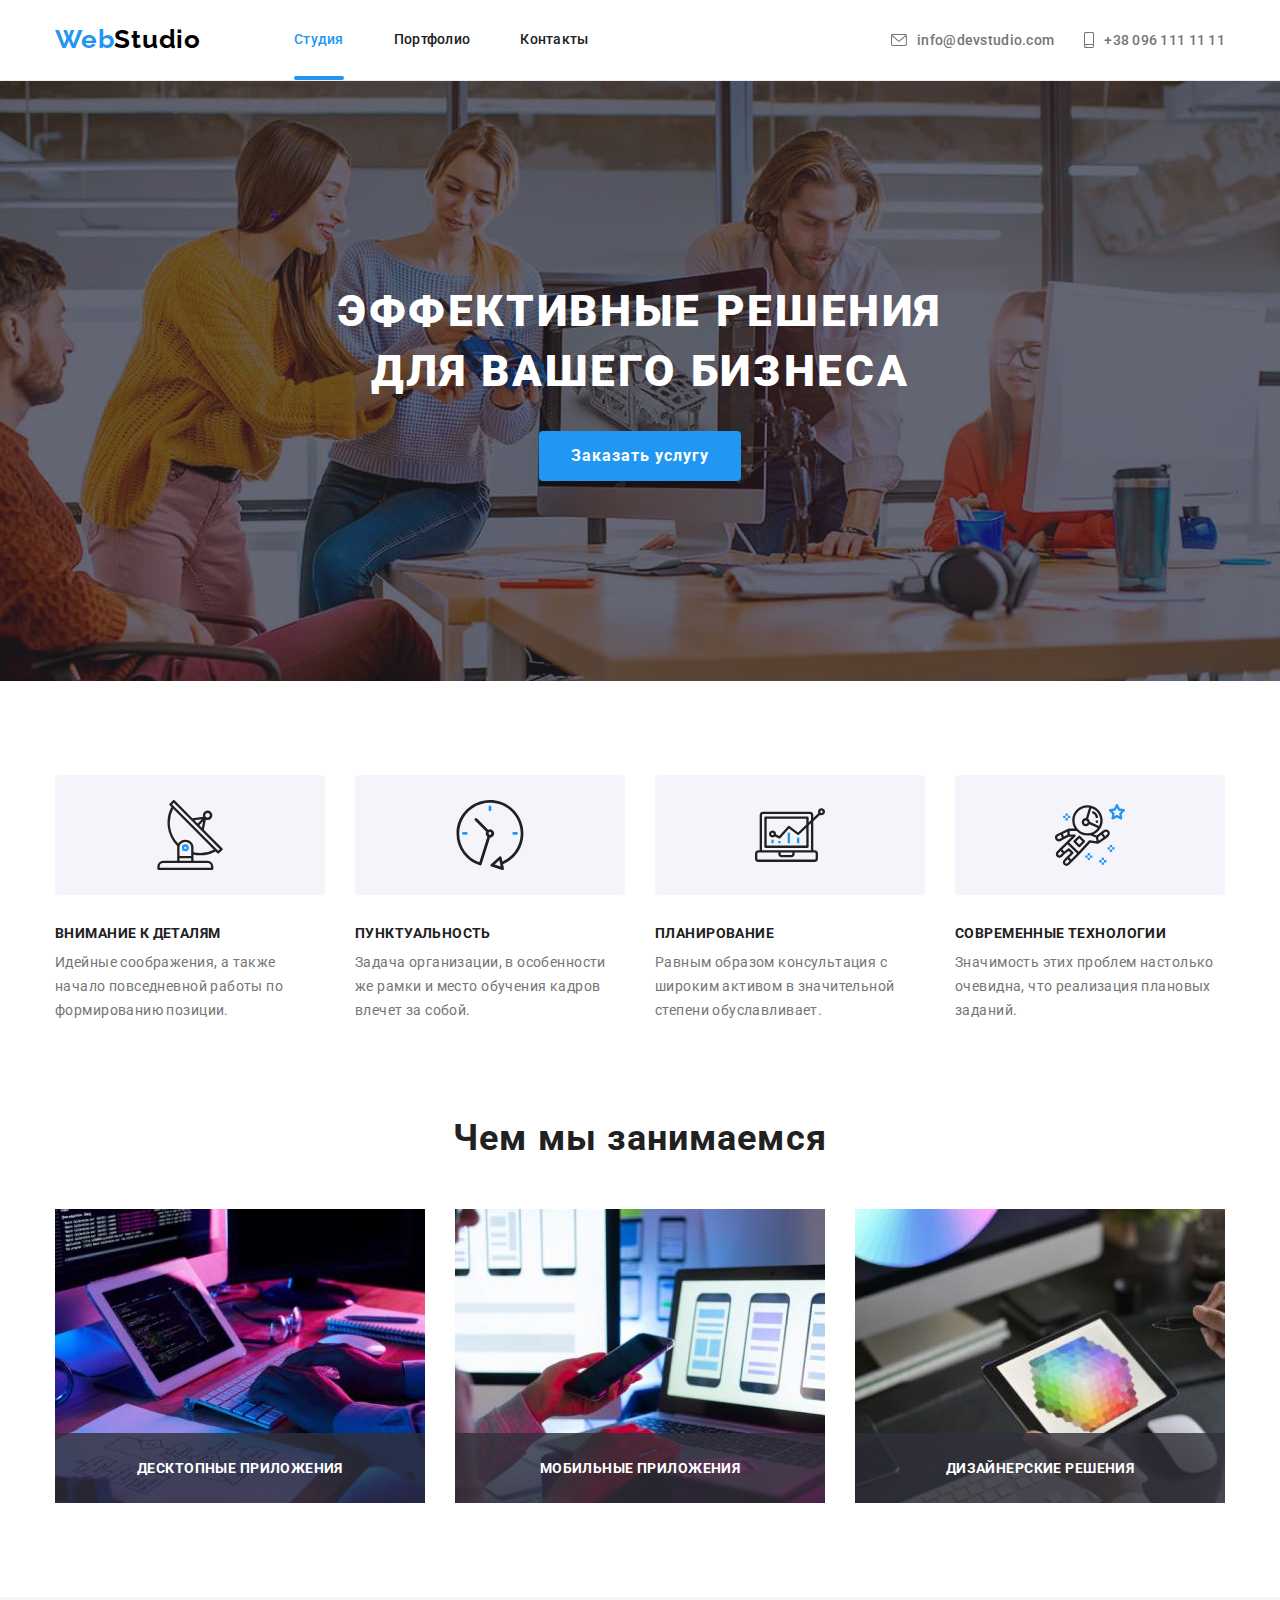
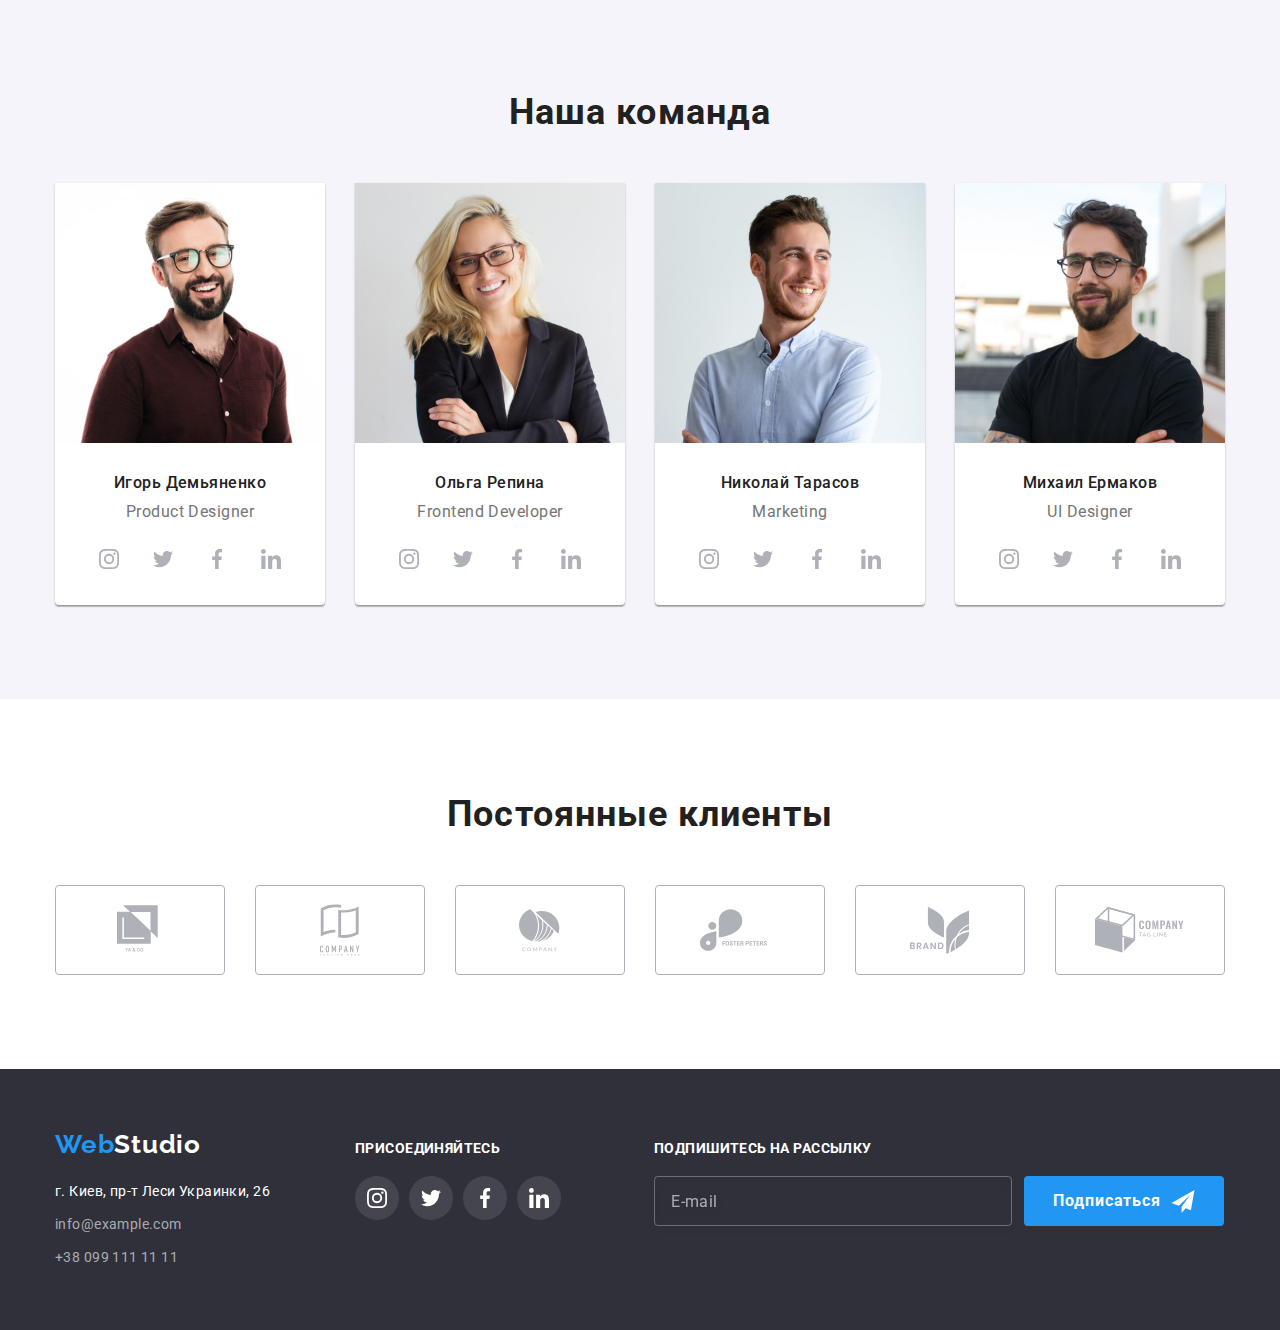
==== index.html @ f0ed5c30 "make part of header" ====
<!DOCTYPE html>
<html lang="ru">
  <head>
    <meta charset="UTF-8" />
    <meta name="viewport" content="width=device-width, initial-scale=1.0" />
    <meta http-equiv="X-UA-Compatible" content="IE=Edge" />
    <meta name="viewport" content="width=device-width, initial-scale=1.0" />
    <title>Студия</title>
    <link rel="preconnect" href="https://fonts.gstatic.com" />
    <link
      href="https://fonts.googleapis.com/css2?family=Raleway:wght@700&family=Roboto:wght@400;500;700;900&display=swap"
      rel="stylesheet"
    />
    <link
      rel="stylesheet"
      href="https://cdnjs.cloudflare.com/ajax/libs/modern-normalize/1.0.0/modern-normalize.min.css"
    />
    <link rel="stylesheet" href="./css/main.min.css" />
  </head>

  <body>
    <header class="page-header">
      <div class="container page-header__container">
        <a class="logo page-header__logo" id="logo" href="#logo"
          >Web<span class="logo__studio logo__studio--black">Studio</span></a
        >
        <div class="navigation__menu">
          <nav class="navigation">
            <ul class="navigation__list">
              <li class="navigation__item">
                <a
                  class="navigation__link navigation__link--current"
                  href="./index.html"
                  >Студия</a
                >
              </li>
              <li class="navigation__item">
                <a class="navigation__link" href="./portfolio.html"
                  >Портфолио</a
                >
              </li>
              <li class="navigation__item">
                <a class="navigation__link" href="#contacts">Контакты</a>
              </li>
            </ul>
          </nav>
          <ul class="communication">
            <li class="communication__item">
              <a class="communication__link" href="mailto:info@devstudio.com">
                <svg
                  class="communication__icon communication__icon--mail"
                  width="16"
                  height="12"
                >
                  <use href="./images/icons.svg#icon-mail"></use>
                </svg>
                info@devstudio.com
              </a>
            </li>
            <li class="communication__item">
              <a class="communication__link" href="tel:+380961111111">
                <svg
                  class="communication__icon communication__icon--smartphone"
                  width="10"
                  height="16"
                >
                  <use href="./images/icons.svg#icon-smartphone"></use>
                </svg>
                +38 096 111 11 11
              </a>
            </li>
          </ul>
        </div>
      </div>
    </header>

    <main>
      <section class="section section-hero">
        <div class="section-hero__thumb">
          <div class="container">
            <h1 class="section-hero__title">
              Эффективные решения <br />для вашего бизнеса
            </h1>
            <button
              class="section-hero__button"
              type="button"
              aria-label="Форма заказа услуги"
              data-modal-open
            >
              Заказать услугу
            </button>
          </div>
        </div>
      </section>

      <section class="section section-advantages">
        <div class="container">
          <!-- Скрытый заголовок -->
          <h2 class="section-advantages__title visually-hidden">
            Наши преимущества
          </h2>

          <ul class="advantage">
            <li class="advantage__item">
              <div class="advantage__container">
                <svg class="avantage__icon" width="70" height="70">
                  <use href="./images/icons.svg#icon-antenna"></use>
                </svg>
              </div>
              <h3 class="advantage__title">Внимание к деталям</h3>
              <p class="advantage__description">
                Идейные соображения, а также начало повседневной работы по
                формированию позиции.
              </p>
            </li>
            <li class="advantage__item">
              <div class="advantage__container">
                <svg class="avantage__icon" width="70" height="70">
                  <use href="./images/icons.svg#icon-clock"></use>
                </svg>
              </div>
              <h3 class="advantage__title">Пунктуальность</h3>
              <p class="advantage__description">
                Задача организации, в особенности же рамки и место обучения
                кадров влечет за собой.
              </p>
            </li>
            <li class="advantage__item">
              <div class="advantage__container">
                <svg class="avantage__icon" width="70" height="70">
                  <use href="./images/icons.svg#icon-diagram"></use>
                </svg>
              </div>
              <h3 class="advantage__title">Планирование</h3>
              <p class="advantage__description">
                Равным образом консультация с широким активом в значительной
                степени обуславливает.
              </p>
            </li>
            <li class="advantage__item">
              <div class="advantage__container">
                <svg class="avantage__icon" width="70" height="70">
                  <use href="./images/icons.svg#icon-astronaut"></use>
                </svg>
              </div>
              <h3 class="advantage__title">Современные технологии</h3>
              <p class="advantage__description">
                Значимость этих проблем настолько очевидна, что реализация
                плановых заданий.
              </p>
            </li>
          </ul>
        </div>
      </section>

      <section class="section section-case">
        <div class="container">
          <h2 class="section-case__title">Чем мы занимаемся</h2>
          <ul class="section-case__list">
            <li class="section-case__item">
              <div class="thumb">
                <img src="images/programming.jpg" alt="верстка" width="370" />
              </div>

              <h3 class="section-case__description">Десктопные приложения</h3>
            </li>

            <li class="section-case__item">
              <div class="thumb">
                <img src="images/interface.jpg" alt="адаптация" width="370" />
              </div>

              <h3 class="section-case__description">Мобильные приложения</h3>
            </li>

            <li class="section-case__item">
              <div class="thumb">
                <img src="images/design.jpg" alt="дизайн" width="370" />
              </div>

              <h3 class="section-case__description">Дизайнерские решения</h3>
            </li>
          </ul>
        </div>
      </section>

      <section class="section section-team">
        <div class="container">
          <h2 class="section-team__title">Наша команда</h2>
          <ul class="personal-cards">
            <li class="personal-cards__item">
              <div class="personal-cards__thumb">
                <img
                  class="personal-cards__photo"
                  src="images/avatar-igordemyanenko.jpg"
                  alt="ава Ігорь Демьяненко"
                  width="270"
                />
              </div>
              <div class="personal-cards__info">
                <h3 class="personal-cards__name">Игорь Демьяненко</h3>
                <p class="personal-cards__position">Product Designer</p>
                <ul class="social-networks">
                  <li class="social-networks__item">
                    <a
                      class="social-networks__link social-networks__link--personal-cards"
                      href="https://www.instagram.com/"
                      target="_blank"
                      rel="noreferrer noopener"
                    >
                      <svg class="social-networks__icon" width="20" height="20">
                        <use href="./images/icons.svg#icon-instagram"></use>
                      </svg>
                    </a>
                  </li>
                  <li class="social-networks__item">
                    <a
                      class="social-networks__link social-networks__link--personal-cards"
                      href="https://twitter.com/"
                      target="_blank"
                      rel="noreferrer noopener"
                    >
                      <svg class="social-networks__icon" width="20" height="20">
                        <use href="./images/icons.svg#icon-twitter"></use>
                      </svg>
                    </a>
                  </li>
                  <li class="social-networks__item">
                    <a
                      class="social-networks__link social-networks__link--personal-cards"
                      href="https://www.facebook.com/"
                      target="_blank"
                      rel="noreferrer noopener"
                    >
                      <svg class="social-networks__icon" width="20" height="20">
                        <use href="./images/icons.svg#icon-facebook"></use>
                      </svg>
                    </a>
                  </li>
                  <li class="social-networks__item">
                    <a
                      class="social-networks__link social-networks__link--personal-cards"
                      href="https://www.linkedin.com/"
                      target="_blank"
                      rel="noreferrer noopener"
                    >
                      <svg class="social-networks__icon" width="20" height="20">
                        <use href="./images/icons.svg#icon-linkedin"></use>
                      </svg>
                    </a>
                  </li>
                </ul>
              </div>
            </li>

            <li class="personal-cards__item">
              <div class="thumb">
                <img
                  src="images/avatar-olgarepina.jpg"
                  alt="ава Ольга Репина"
                  width="270"
                />
              </div>
              <div class="personal-cards__info">
                <h3 class="personal-cards__name">Ольга Репина</h3>
                <p class="personal-cards__position">Frontend Developer</p>
                <ul class="social-networks">
                  <li class="social-networks__item">
                    <a
                      class="social-networks__link social-networks__link--personal-cards"
                      href="https://www.instagram.com/"
                      target="_blank"
                      rel="noreferrer noopener"
                    >
                      <svg class="social-networks__icon" width="20" height="20">
                        <use href="./images/icons.svg#icon-instagram"></use>
                      </svg>
                    </a>
                  </li>
                  <li class="social-networks__item">
                    <a
                      class="social-networks__link social-networks__link--personal-cards"
                      href="https://twitter.com/"
                      target="_blank"
                      rel="noreferrer noopener"
                    >
                      <svg class="social-networks__icon" width="20" height="20">
                        <use href="./images/icons.svg#icon-twitter"></use>
                      </svg>
                    </a>
                  </li>
                  <li class="social-networks__item">
                    <a
                      class="social-networks__link social-networks__link--personal-cards"
                      href="https://www.facebook.com/"
                      target="_blank"
                      rel="noreferrer noopener"
                    >
                      <svg class="social-networks__icon" width="20" height="20">
                        <use href="./images/icons.svg#icon-facebook"></use>
                      </svg>
                    </a>
                  </li>
                  <li class="social-networks__item">
                    <a
                      class="social-networks__link social-networks__link--personal-cards"
                      href="https://www.linkedin.com/"
                      target="_blank"
                      rel="noreferrer noopener"
                    >
                      <svg class="social-networks__icon" width="20" height="20">
                        <use href="./images/icons.svg#icon-linkedin"></use>
                      </svg>
                    </a>
                  </li>
                </ul>
              </div>
            </li>

            <li class="personal-cards__item">
              <div class="thumb">
                <img
                  src="images/avatar-nikolaytarasov.jpg"
                  alt="ава Николай Тарасов"
                  width="270"
                />
              </div>
              <div class="personal-cards__info">
                <h3 class="personal-cards__name">Николай Тарасов</h3>
                <p class="personal-cards__position">Marketing</p>
                <ul class="social-networks">
                  <li class="social-networks__item">
                    <a
                      class="social-networks__link social-networks__link--personal-cards"
                      href="https://www.instagram.com/"
                      target="_blank"
                      rel="noreferrer noopener"
                    >
                      <svg class="social-networks__icon" width="20" height="20">
                        <use href="./images/icons.svg#icon-instagram"></use>
                      </svg>
                    </a>
                  </li>
                  <li class="social-networks__item">
                    <a
                      class="social-networks__link social-networks__link--personal-cards"
                      href="https://twitter.com/"
                      target="_blank"
                      rel="noreferrer noopener"
                    >
                      <svg class="social-networks__icon" width="20" height="20">
                        <use href="./images/icons.svg#icon-twitter"></use>
                      </svg>
                    </a>
                  </li>
                  <li class="social-networks__item">
                    <a
                      class="social-networks__link social-networks__link--personal-cards"
                      href="https://www.facebook.com/"
                      target="_blank"
                      rel="noreferrer noopener"
                    >
                      <svg class="social-networks__icon" width="20" height="20">
                        <use href="./images/icons.svg#icon-facebook"></use>
                      </svg>
                    </a>
                  </li>
                  <li class="social-networks__item">
                    <a
                      class="social-networks__link social-networks__link--personal-cards"
                      href="https://www.linkedin.com/"
                      target="_blank"
                      rel="noreferrer noopener"
                    >
                      <svg class="social-networks__icon" width="20" height="20">
                        <use href="./images/icons.svg#icon-linkedin"></use>
                      </svg>
                    </a>
                  </li>
                </ul>
              </div>
            </li>

            <li class="personal-cards__item">
              <div class="thumb">
                <img
                  src="images/avatar-mihailermakov.jpg"
                  alt="ава Михаил Ермаков"
                  width="270"
                />
              </div>
              <div class="personal-cards__info">
                <h3 class="personal-cards__name">Михаил Ермаков</h3>
                <p class="personal-cards__position">UI Designer</p>
                <ul class="social-networks">
                  <li class="social-networks__item">
                    <a
                      class="social-networks__link social-networks__link--personal-cards"
                      href="https://www.instagram.com/"
                      target="_blank"
                      rel="noreferrer noopener"
                    >
                      <svg class="social-networks__icon" width="20" height="20">
                        <use href="./images/icons.svg#icon-instagram"></use>
                      </svg>
                    </a>
                  </li>
                  <li class="social-networks__item">
                    <a
                      class="social-networks__link social-networks__link--personal-cards"
                      href="https://twitter.com/"
                      target="_blank"
                      rel="noreferrer noopener"
                    >
                      <svg class="social-networks__icon" width="20" height="20">
                        <use href="./images/icons.svg#icon-twitter"></use>
                      </svg>
                    </a>
                  </li>
                  <li class="social-networks__item">
                    <a
                      class="social-networks__link social-networks__link--personal-cards"
                      href="https://www.facebook.com/"
                      target="_blank"
                      rel="noreferrer noopener"
                    >
                      <svg class="social-networks__icon" width="20" height="20">
                        <use href="./images/icons.svg#icon-facebook"></use>
                      </svg>
                    </a>
                  </li>
                  <li class="social-networks__item">
                    <a
                      class="social-networks__link social-networks__link--personal-cards"
                      href="https://www.linkedin.com/"
                      target="_blank"
                      rel="noreferrer noopener"
                    >
                      <svg class="social-networks__icon" width="20" height="20">
                        <use href="./images/icons.svg#icon-linkedin"></use>
                      </svg>
                    </a>
                  </li>
                </ul>
              </div>
            </li>
          </ul>
        </div>
      </section>
      <section class="section section-clients">
        <div class="container">
          <h2 class="clients__title">Постоянные клиенты</h2>
          <ul class="clients">
            <li class="clients__item">
              <a
                class="clients__link"
                href=""
                target="_blank"
                rel="noreferrer noopener"
              >
                <svg class="clients__icon" width="45" height="50">
                  <use href="./images/icons.svg#logo-yaco"></use>
                </svg>
              </a>
            </li>
            <li class="clients__item">
              <a
                class="clients__link"
                href=""
                target="_blank"
                rel="noreferrer noopener"
              >
                <svg class="clients__icon" width="40" height="52">
                  <use href="./images/icons.svg#logo-tagline-here"></use>
                </svg>
              </a>
            </li>
            <li class="clients__item">
              <a
                class="clients__link"
                href=""
                target="_blank"
                rel="noreferrer noopener"
              >
                <svg class="clients__icon" width="41" height="43">
                  <use href="./images/icons.svg#logo-company"></use>
                </svg>
              </a>
            </li>
            <li class="clients__item">
              <a
                class="clients__link"
                href=""
                target="_blank"
                rel="noreferrer noopener"
              >
                <svg class="clients__icon" width="80" height="43">
                  <use href="./images/icons.svg#logo-foster-peters"></use>
                </svg>
              </a>
            </li>
            <li class="clients__item">
              <a
                class="clients__link"
                href=""
                target="_blank"
                rel="noreferrer noopener"
              >
                <svg class="clients__icon" width="59" height="47">
                  <use href="./images/icons.svg#logo-brand"></use>
                </svg>
              </a>
            </li>
            <li class="clients__item">
              <a
                class="clients__link"
                href=""
                target="_blank"
                rel="noreferrer noopener"
              >
                <svg class="clients__icon" width="89" height="46">
                  <use href="./images/icons.svg#logo-tag-line"></use>
                </svg>
              </a>
            </li>
          </ul>
        </div>
      </section>
    </main>

    <footer class="page-footer" id="contacts">
      <div class="container page-footer__container">
        <div class="address-container">
          <a class="logo page-footer__logo" href="#logo"
            >Web<span class="logo__studio logo__studio--white">Studio</span>
          </a>
          <address class="address">
            г. Киев, пр-т Леси Украинки, 26
            <ul class="address__list">
              <li class="address__item">
                <a class="address__link" href="mailto:info@example.com">
                  info@example.com
                </a>
              </li>
              <li class="address__item">
                <a class="address__link" href="tel:+380991111111">
                  +38 099 111 11 11
                </a>
              </li>
            </ul>
          </address>
        </div>
        <div class="join-offer join-offer--mobile">
          <p class="join-offer__title">
            <b>Присоединяйтесь</b>
          </p>
          <ul class="social-networks">
            <li class="social-networks__item">
              <a
                class="social-networks__link social-networks__link--join-offer"
                href="https://www.instagram.com/"
                target="_blank"
                rel="noreferrer noopener"
              >
                <svg class="social-networks__icon" width="20" height="20">
                  <use href="./images/icons.svg#icon-instagram"></use>
                </svg>
              </a>
            </li>
            <li class="social-networks__item">
              <a
                class="social-networks__link social-networks__link--join-offer"
                href="https://twitter.com/"
                target="_blank"
                rel="noreferrer noopener"
              >
                <svg class="social-networks__icon" width="20" height="20">
                  <use href="./images/icons.svg#icon-twitter"></use>
                </svg>
              </a>
            </li>
            <li class="social-networks__item">
              <a
                class="social-networks__link social-networks__link--join-offer"
                href="https://www.facebook.com/"
                target="_blank"
                rel="noreferrer noopener"
              >
                <svg class="social-networks__icon" width="20" height="20">
                  <use href="./images/icons.svg#icon-facebook"></use>
                </svg>
              </a>
            </li>
            <li class="social-networks__item">
              <a
                class="social-networks__link social-networks__link--join-offer"
                href="https://www.linkedin.com/"
                target="_blank"
                rel="noreferrer noopener"
              >
                <svg class="social-networks__icon" width="20" height="20">
                  <use href="./images/icons.svg#icon-linkedin"></use>
                </svg>
              </a>
            </li>
          </ul>
        </div>
        <div class="sign-container sign-container--mobile">
          <p class="sign-container__title">
            <b>Подпишитесь на рассылку</b>
          </p>
          <form class="sign-form">
            <input
              class="sign-form__email"
              type="email"
              name="email"
              placeholder="E-mail"
            />
            <button class="sign-button" type="submit" aria-label="Подписаться">
              Подписаться
              <span>
                <svg class="sign-button__icon" width="24" height="23">
                  <use href="./images/icons.svg#icon-send" />
                </svg>
              </span>
            </button>
          </form>
        </div>
      </div>
    </footer>

    <div class="backdrop is-hidden" data-modal>
      <div class="modal">
        <button
          class="close-button"
          type="button"
          aria-label="Закрытие модального окна"
          data-modal-close
        >
          <svg class="close-button__icon" width="18" height="18">
            <use href="./images/icons.svg#btn-close"></use>
          </svg>
        </button>
        <h2 class="modal__title">Оставьте свои данные, мы вам перезвоним</h2>
        <form class="modal-form">
          <label class="modal-form__label" for="modal-name">Имя</label>
          <div class="modal-form__container">
            <input
              class="modal-form__input"
              type="text"
              name="name"
              id="modal-name"
            />
            <svg class="modal-form__icon" width="18" height="18">
              <use href="./images/icons.svg#icon-form-person" />
            </svg>
          </div>

          <label class="modal-form__label" for="modal-telephone">Телефон</label>
          <div class="modal-form__container">
            <input
              class="modal-form__input"
              type="tel"
              name="telephone"
              id="modal-telephone"
            />
            <svg class="modal-form__icon" width="18" height="18">
              <use href="./images/icons.svg#icon-form-phone" />
            </svg>
          </div>

          <label class="modal-form__label" for="modal-email">Почта</label>
          <div class="modal-form__container">
            <input
              class="modal-form__input"
              type="email"
              name="email"
              id="modal-email"
            />
            <svg class="modal-form__icon" width="18" height="18">
              <use href="./images/icons.svg#icon-form-email" />
            </svg>
          </div>

          <label class="modal-form__label" for="modal-comments"
            >Комментарий</label
          >
          <div class="modal-form__container">
            <textarea
              class="modal-form__textarea"
              name="comments"
              id="modal-comments"
              cols="30"
              rows="10"
              placeholder="Введите текст"
            ></textarea>
          </div>
          <div class="modal-form__checkbox-container">
            <label class="modal-form__checkbox-label">
              <input
                class="modal-form__checkbox-input visually-hidden"
                type="checkbox"
                name="checkbox"
                id="agreement"
              />
              <svg class="modal-form__checkbox-icon" width="16" height="15">
                <use
                  class="checkbox-icon__source"
                  href="./images/icons.svg#icon-checked"
                />
              </svg>
              <span>
                Соглашаюсь с рассылкой и принимаю
                <a class="modal-form__checkbox-link" href=""
                  >Условия договора</a
                >
              </span>
            </label>
          </div>
          <button class="submit-button" type="submit">Отправить</button>
        </form>
      </div>
    </div>

    <script src="./js/modal.js"></script>
  </body>
</html>
---- css/main.min.css ----
:root{--accent-color: #2196f3;--current-bg-color: #2196f3;--current-txt-color: #fff;--main-txt-color: #212121;--secondary-txt-color: #757575;--third-txt-color: rgba(255, 255, 255, 0.6);--main-bg-color: #fff;--secondary-bg-color: #2f303a;--third-bg-color: #f5f4fa;--main-font-name: 'Roboto';--main-font-family: sans-serif;--secondary-font-name: 'Raleway';--secondary-font-family: sans-serif;--delay: 250ms;--time-function: cubic-bezier(0.4, 0, 0.2, 1)}body{font-family:var(--main-font-name),var(--main-font-family);font-style:normal;letter-spacing:0.03em;color:var(--main-txt-color);background-color:var(--main-bg-color)}img{display:block;max-height:100%}*:focus{outline-width:1px;outline-style:dotted;outline-color:var(--accent-color)}.section{padding:60px 0}@media screen and (min-width: 1200px){.section{padding:94px 0}}.container{min-width:320px;margin-left:auto;margin-right:auto;padding-left:15px;padding-right:15px}@media screen and (min-width: 480px){.container{max-width:480px}}@media screen and (min-width: 768px){.container{max-width:768px}}@media screen and (min-width: 1200px){.container{max-width:1200px}}.logo{font-family:var(--secondary-font-name),var(--secondary-font-family);font-weight:700;font-size:24px;line-height:1.167;letter-spacing:0.03em;color:var(--accent-color);text-decoration:none}@media screen and (min-width: 1200px){.logo{font-size:26px;line-height:1.192}}.logo__studio--black{color:#000}.logo__studio--white{color:#fff}.social-networks{display:-webkit-box;display:-ms-flexbox;display:flex;-webkit-box-pack:center;-ms-flex-pack:center;justify-content:center;margin:0;padding:0;list-style:none}.social-networks__item:not(:first-child){margin-left:10px}.social-networks__icon{fill:currentColor}.social-networks__link--join-offer,.social-networks__link--personal-cards{display:-webkit-box;display:-ms-flexbox;display:flex;-webkit-box-pack:center;-ms-flex-pack:center;justify-content:center;-webkit-box-align:center;-ms-flex-align:center;align-items:center;width:44px;height:44px;border:none;border-radius:50%}.page-header{border-bottom:1px solid #ececec}.page-header__container{display:-webkit-box;display:-ms-flexbox;display:flex;padding-top:0;padding-bottom:0;-webkit-box-align:center;-ms-flex-align:center;align-items:center}.page-header__logo{margin-top:24px;margin-bottom:25px}.navigation__menu{display:-webkit-box;display:-ms-flexbox;display:flex;-webkit-box-pack:justify;-ms-flex-pack:justify;justify-content:space-between;-webkit-box-align:center;-ms-flex-align:center;align-items:center;margin-left:93px;width:100%}@media screen and (max-width: 767px){.navigation__menu{display:none}}.navigation__list{display:-webkit-box;display:-ms-flexbox;display:flex;margin:0;padding:0;list-style:none}.navigation__item:not(:first-child){margin-left:50px}.navigation__link{display:block;font-weight:500;font-size:14px;line-height:1.14;letter-spacing:0.02em;color:var(--main-txt-color);text-decoration:none;-webkit-transition:color var(--delay) var(--time-function);transition:color var(--delay) var(--time-function)}.navigation__link:hover,.navigation__link:focus{color:var(--accent-color)}.navigation__link--current{position:relative;color:var(--accent-color)}.navigation__link--current::after{position:absolute;left:0;bottom:0;-webkit-transform:translateY(calc(100% + 28px));transform:translateY(calc(100% + 28px));display:block;width:100%;height:4px;content:'';background-color:var(--accent-color);border-radius:2px}.communication{display:-webkit-box;display:-ms-flexbox;display:flex;-webkit-box-orient:vertical;-webkit-box-direction:normal;-ms-flex-direction:column;flex-direction:column;padding:0;list-style:none}@media screen and (min-width: 768px){.communication{margin:0 0 0 auto}}@media screen and (min-width: 1200px){.communication{-webkit-box-orient:horizontal;-webkit-box-direction:normal;-ms-flex-direction:row;flex-direction:row}}@media screen and (min-width: 768px){.communication__item:not(:first-child){margin-top:10px}}@media screen and (min-width: 1200px){.communication__item:not(:first-child){margin-top:0;margin-left:30px}}.communication__link{display:-webkit-box;display:-ms-flexbox;display:flex;-webkit-box-align:center;-ms-flex-align:center;align-items:center;font-weight:500;font-size:12px;line-height:1.167;letter-spacing:0.02em;color:var(--secondary-txt-color);text-decoration:none;-webkit-transition:color var(--delay) var(--time-function);transition:color var(--delay) var(--time-function)}@media screen and (min-width: 1200px){.communication__link{font-size:14px;line-height:1.143}}.communication__link:hover,.communication__link:focus{color:var(--accent-color)}.communication__icon{margin-right:8px;fill:currentColor}@media screen and (min-width: 1200px){.communication__icon{margin-right:10px}}@media screen and (max-width: 1199px){.communication__icon--mail{width:14px;height:10px}}@media screen and (max-width: 1199px){.communication__icon--smartphone{width:10px;height:14px}}.page-footer{padding-top:60px;padding-bottom:60px;background-color:var(--secondary-bg-color)}.page-footer__container{display:-webkit-box;display:-ms-flexbox;display:flex;-webkit-box-orient:vertical;-webkit-box-direction:normal;-ms-flex-direction:column;flex-direction:column;-webkit-box-align:center;-ms-flex-align:center;align-items:center}@media screen and (min-width: 768px){.page-footer__container{-webkit-box-orient:horizontal;-webkit-box-direction:normal;-ms-flex-direction:row;flex-direction:row;-ms-flex-wrap:wrap;flex-wrap:wrap;-webkit-box-align:baseline;-ms-flex-align:baseline;align-items:baseline;-ms-flex-pack:distribute;justify-content:space-around}}@media screen and (min-width: 1200px){.page-footer__container{-ms-flex-wrap:wrap;flex-wrap:wrap;-webkit-box-pack:start;-ms-flex-pack:start;justify-content:start}}@media screen and (max-width: 1199px){.sign-container--mobile{margin-top:60px}}@media screen and (max-width: 767px){.join-offer--mobile{margin-top:60px}}.address-container{text-align:center}@media screen and (min-width: 1200px){.address-container{margin-right:85px;text-align:start}}.page-footer__logo{display:inline-block;margin-bottom:20px}.address{font-style:normal;font-weight:400;font-size:14px;line-height:1.714;letter-spacing:0.03em;text-align:center;color:var(--current-txt-color)}@media screen and (min-width: 1200px){.address{text-align:start}}.address__list{margin:0;padding:0;list-style:none}.address__item{margin-top:8px}@media screen and (min-width: 1200px){.address__item{margin-top:9px}}.address__link{font-weight:400;font-size:14px;line-height:1.714;letter-spacing:0.03em;color:var(--third-txt-color);text-decoration:none;-webkit-transition:color var(--delay) var(--time-function);transition:color var(--delay) var(--time-function)}.address__link:hover,.address__link:focus{color:var(--accent-color)}@media screen and (min-width: 1200px){.join-offer{margin-right:93px}}.join-offer__title{margin-top:0;margin-bottom:20px;font-weight:400;font-size:14px;line-height:1.143;letter-spacing:0.03em;text-align:center;text-transform:uppercase;color:var(--current-txt-color)}@media screen and (min-width: 1200px){.join-offer__title{text-align:start}}.social-networks__link--join-offer{color:var(--current-txt-color);background-color:rgba(255,255,255,0.1);-webkit-transition:background-color var(--delay) var(--time-function);transition:background-color var(--delay) var(--time-function)}.social-networks__link--join-offer:hover,.social-networks__link--join-offer:focus{background-color:var(--accent-color)}.social-networks__link--join-offer:focus{outline:none}@media screen and (max-width: 1199px){.sign-container{width:100%}}.sign-container__title{margin-top:0;margin-bottom:20px;font-weight:400;font-size:14px;line-height:1.143;letter-spacing:0.03em;text-align:center;text-transform:uppercase;color:var(--current-txt-color)}@media screen and (min-width: 1200px){.sign-container__title{text-align:start}}.sign-form{display:-webkit-box;display:-ms-flexbox;display:flex;-webkit-box-orient:vertical;-webkit-box-direction:normal;-ms-flex-direction:column;flex-direction:column;-webkit-box-align:center;-ms-flex-align:center;align-items:center}@media screen and (min-width: 1200px){.sign-form{-webkit-box-orient:horizontal;-webkit-box-direction:normal;-ms-flex-direction:row;flex-direction:row;-webkit-box-pack:justify;-ms-flex-pack:justify;justify-content:space-between}}.sign-form__email{padding-left:16px;padding-right:16px;width:100%;height:50px;font-weight:400;font-size:16px;line-height:1.25;letter-spacing:0.03em;color:var(--current-txt-color);background-color:transparent;border:1px solid rgba(255,255,255,0.3);-webkit-filter:drop-shadow(0px 4px 4px rgba(0,0,0,0.15));filter:drop-shadow(0px 4px 4px rgba(0,0,0,0.15));border-radius:4px;-webkit-transition:border-color var(--delay) var(--time-function);transition:border-color var(--delay) var(--time-function)}@media screen and (min-width: 480px){.sign-form__email{width:450px}}@media screen and (min-width: 1200px){.sign-form__email{width:358px}}.sign-form__email::-webkit-input-placeholder{color:var(--third-txt-color)}.sign-form__email:-ms-input-placeholder{color:var(--third-txt-color)}.sign-form__email::-ms-input-placeholder{color:var(--third-txt-color)}.sign-form__email::placeholder{color:var(--third-txt-color)}.sign-form__email:hover{border-color:var(--accent-color)}.sign-button{display:-webkit-box;display:-ms-flexbox;display:flex;-webkit-box-pack:center;-ms-flex-pack:center;justify-content:center;-webkit-box-align:center;-ms-flex-align:center;align-items:center;margin-top:20px;padding:0;width:200px;height:50px;font-weight:700;font-size:16px;line-height:1.875px;letter-spacing:0.06em;color:var(--current-txt-color);background-color:var(--current-bg-color);border:none;border-radius:4px;cursor:pointer;-webkit-transition:-webkit-box-shadow var(--delay) var(--time-function);transition:-webkit-box-shadow var(--delay) var(--time-function);transition:box-shadow var(--delay) var(--time-function);transition:box-shadow var(--delay) var(--time-function), -webkit-box-shadow var(--delay) var(--time-function)}@media screen and (min-width: 1200px){.sign-button{margin-top:0;margin-left:12px}}.sign-button:hover{-webkit-box-shadow:0px 4px 4px rgba(0,0,0,0.15);box-shadow:0px 4px 4px rgba(0,0,0,0.15)}.sign-button__icon{margin-left:10px;fill:currentcolor}.section-hero{padding:0px}.section-hero__thumb{margin-left:auto;margin-right:auto;padding:118px 0;background-color:#c4c4c4;background-image:-webkit-gradient(linear, left top, right top, from(rgba(47,48,58,0.4)), to(rgba(47,48,58,0.4))),url("../images/img-bg-hero.jpg");background-image:linear-gradient(to right, rgba(47,48,58,0.4), rgba(47,48,58,0.4)),url("../images/img-bg-hero.jpg");background-size:cover;background-position:center;background-repeat:no-repeat}@media screen and (min-width: 1200px){.section-hero__thumb{padding:200px 0;max-width:1600px}}.section-hero__title{margin-top:0;margin-bottom:30px;font-weight:900;font-size:26px;line-height:1.615;letter-spacing:0.06em;color:var(--current-txt-color);text-align:center;text-transform:uppercase}@media screen and (min-width: 1200px){.section-hero__title{font-size:44px;line-height:1.364}}.section-hero__button{display:block;margin-left:auto;margin-right:auto;padding:10px 32px;font-weight:700;font-size:16px;line-height:1.875;letter-spacing:0.06em;color:var(--current-txt-color);text-align:center;background-color:var(--current-bg-color);border:none;border-radius:4px;-webkit-box-sizing:border-box;box-sizing:border-box;-webkit-box-shadow:0px 4px 4px rgba(0,0,0,0.15);box-shadow:0px 4px 4px rgba(0,0,0,0.15);cursor:pointer}@media screen and (min-width: 1200px){.section-advantages{padding-bottom:0}}.advantage{margin:0;padding:0;list-style:none}@media screen and (min-width: 768px){.advantage{display:-webkit-box;display:-ms-flexbox;display:flex;-ms-flex-wrap:wrap;flex-wrap:wrap;margin-top:calc(-1 * 30px);margin-left:calc(-1 * 30px)}}.advantage__item{width:100%}.advantage__item:not(:first-child){margin-top:30px}@media screen and (min-width: 768px){.advantage__item{margin-top:30px;margin-left:30px;width:354px}}@media screen and (min-width: 1200px){.advantage__item{width:270px}}.advantage__container{display:-webkit-box;display:-ms-flexbox;display:flex;-webkit-box-pack:center;-ms-flex-pack:center;justify-content:center;-webkit-box-align:center;-ms-flex-align:center;align-items:center;margin-bottom:30px;height:120px;width:100%;background-color:var(--third-bg-color);border-radius:4px;border:none}@media screen and (min-width: 768px){.advantage__container{width:354px}}@media screen and (min-width: 1200px){.advantage__container{width:270px}}.advantage__title{margin-top:0;margin-bottom:10px;font-weight:700;font-size:14px;line-height:1.143;letter-spacing:0.03em;text-transform:uppercase}@media screen and (max-width: 480px){.advantage__title{text-align:center}}.advantage__description{margin-top:0;margin-bottom:0;font-weight:400;font-size:14px;line-height:1.714;letter-spacing:0.03em;color:var(--secondary-txt-color)}@media screen and (max-width: 1199px){.section-case{display:none}}.section-case__title{margin-top:0;margin-bottom:50px;font-weight:700;font-size:36px;line-height:1.167;letter-spacing:0.03em;text-align:center}.section-case__list{display:-webkit-box;display:-ms-flexbox;display:flex;-webkit-box-pack:justify;-ms-flex-pack:justify;justify-content:space-between;margin:0;padding:0;list-style:none}.section-case__item{position:relative}.section-case__description{position:absolute;left:0;bottom:0;display:inline-block;margin:0;padding-top:27px;padding-bottom:27px;width:100%;font-weight:700;font-size:14px;line-height:1.143;letter-spacing:0.03em;text-transform:uppercase;text-align:center;color:var(--current-txt-color);background:rgba(47,48,58,0.8)}.section-team{background-color:var(--third-bg-color)}.section-team__title{margin-top:0;margin-bottom:30px;font-weight:700;font-size:28px;line-height:1.179;letter-spacing:0.03em;text-align:center}@media screen and (min-width: 1200px){.section-team__title{margin-bottom:50px;font-size:36px;line-height:1.167}}.personal-cards{--person-set-gap: 30px;margin:0;padding:0;list-style:none}@media screen and (min-width: 768px){.personal-cards{display:-webkit-box;display:-ms-flexbox;display:flex;-ms-flex-wrap:wrap;flex-wrap:wrap;margin-top:calc(-1 * var(--person-set-gap));margin-left:calc(-1 * var(--person-set-gap))}}.personal-cards__item{background-color:#fff;border-radius:0px 0px 4px 4px;-webkit-box-shadow:0px 1px 3px rgba(0,0,0,0.12),0px 1px 1px rgba(0,0,0,0.14),0px 2px 1px rgba(0,0,0,0.2);box-shadow:0px 1px 3px rgba(0,0,0,0.12),0px 1px 1px rgba(0,0,0,0.14),0px 2px 1px rgba(0,0,0,0.2)}.personal-cards__item:not(:first-child){margin-top:var(--person-set-gap)}@media screen and (min-width: 768px){.personal-cards__item{-ms-flex-preferred-size:calc((100% - 2 * var(--person-set-gap)) / 2);flex-basis:calc((100% - 2 * var(--person-set-gap)) / 2);margin-top:var(--person-set-gap);margin-left:var(--person-set-gap)}}@media screen and (min-width: 1200px){.personal-cards__item{-ms-flex-preferred-size:calc((100% - 4 * var(--person-set-gap)) / 4);flex-basis:calc((100% - 4 * var(--person-set-gap)) / 4)}}.personal-cards__info{padding:30px 6px 24px 6px}@media screen and (min-width: 1200){.personal-cards__info{padding:30px 6px}}.personal-cards__name{margin-top:0;margin-bottom:10px;font-weight:500;font-size:16px;line-height:1.19;text-align:center}.personal-cards__position{margin-top:0;margin-bottom:16px;font-weight:400;font-size:16px;line-height:1.19;color:var(--secondary-txt-color);text-align:center}.social-networks__link--personal-cards{color:#afb1b8;background-color:transparent;-webkit-transition:background-color var(--delay) var(--time-function),color var(--delay) var(--time-function);transition:background-color var(--delay) var(--time-function),color var(--delay) var(--time-function)}.social-networks__link--personal-cards:hover,.social-networks__link--personal-cards:focus{color:var(--current-txt-color);background-color:var(--accent-color)}.social-networks__link--personal-cards:focus{outline:none}.clients__title{margin-top:0;margin-bottom:30px;font-weight:700;font-size:28px;line-height:1.179;letter-spacing:0.03em;text-align:center}@media screen and (min-width: 1200px){.clients__title{margin-bottom:50px;font-size:36px;line-height:1.167}}.clients{--clients-gap: 30px;display:-webkit-box;display:-ms-flexbox;display:flex;-ms-flex-wrap:wrap;flex-wrap:wrap;margin-bottom:0;padding:0;margin-top:calc(-1 * var(--clients-gap));margin-left:calc(-1 * var(--clients-gap));list-style:none}.clients__item{display:-webkit-box;display:-ms-flexbox;display:flex;margin-top:var(--clients-gap);margin-left:var(--clients-gap);-ms-flex-preferred-size:calc((100% - 2 * var(--clients-gap)) / 2);flex-basis:calc((100% - 2 * var(--clients-gap)) / 2);height:90px}@media screen and (min-width: 768px){.clients__item{-ms-flex-preferred-size:calc((100% - 2 * var(--clients-gap)) / 2);flex-basis:calc((100% - 2 * var(--clients-gap)) / 2)}}@media screen and (min-width: 1200px){.clients__item{-ms-flex-preferred-size:calc((100% - 6 * var(--clients-gap)) / 6);flex-basis:calc((100% - 6 * var(--clients-gap)) / 6)}}.clients__link{display:-webkit-box;display:-ms-flexbox;display:flex;-webkit-box-pack:center;-ms-flex-pack:center;justify-content:center;-webkit-box-align:center;-ms-flex-align:center;align-items:center;width:100%;height:100%;color:#afb1b8;background-color:transparent;border-radius:4px;border:1px solid #afb1b8;-webkit-transition:color var(--delay) var(--time-function),border-color var(--delay) var(--time-function);transition:color var(--delay) var(--time-function),border-color var(--delay) var(--time-function)}.clients__link:hover,.clients__link:focus{color:var(--accent-color);border-color:var(--accent-color)}.clients__link:focus{outline:none}.clients__icon{fill:currentColor}.section-portfolio__button-list{display:-webkit-box;display:-ms-flexbox;display:flex;-webkit-box-pack:left;-ms-flex-pack:left;justify-content:left;-ms-flex-wrap:wrap;flex-wrap:wrap;margin-top:-15px;margin-bottom:40px;padding-left:0;list-style:none}@media screen and (min-width: 768px){.section-portfolio__button-list{-webkit-box-pack:center;-ms-flex-pack:center;justify-content:center;margin-top:0;margin-bottom:30px}}@media screen and (min-width: 1200px){.section-portfolio__button-list{margin-bottom:50px}}.section-portfolio__button-item:not(:last-child){margin-right:8px}@media screen and (max-width: 767px){.section-portfolio__button-item{margin-top:15px}}.section-portfolio__button{padding:6px 22px;font-weight:500;font-size:16px;line-height:1.625;letter-spacing:0.03em;color:var(--main-txt-color);text-align:center;background-color:var(--third-bg-color);border-style:none;border-radius:4px;-webkit-box-shadow:none;box-shadow:none;cursor:pointer;-webkit-transition:background-color var(--delay) var(--time-function),color var(--delay) var(--time-function),-webkit-box-shadow var(--delay) var(--time-function);transition:background-color var(--delay) var(--time-function),color var(--delay) var(--time-function),-webkit-box-shadow var(--delay) var(--time-function);transition:background-color var(--delay) var(--time-function),color var(--delay) var(--time-function),box-shadow var(--delay) var(--time-function);transition:background-color var(--delay) var(--time-function),color var(--delay) var(--time-function),box-shadow var(--delay) var(--time-function),-webkit-box-shadow var(--delay) var(--time-function)}.section-portfolio__button:hover,.section-portfolio__button:focus{color:var(--current-txt-color);background-color:var(--current-bg-color);-webkit-box-shadow:0px 3px 1px rgba(0,0,0,0.1),0px 1px 2px rgba(0,0,0,0.08),0px 2px 2px rgba(0,0,0,0.12);box-shadow:0px 3px 1px rgba(0,0,0,0.1),0px 1px 2px rgba(0,0,0,0.08),0px 2px 2px rgba(0,0,0,0.12)}.section-portfolio__work-list{--card-set-gap: 30px;margin:0;padding:0;list-style:none}@media screen and (min-width: 768px){.section-portfolio__work-list{display:-webkit-box;display:-ms-flexbox;display:flex;-ms-flex-wrap:wrap;flex-wrap:wrap;margin-top:calc(-1 * var(--card-set-gap));margin-left:calc(-1 * var(--card-set-gap))}}.card{background-color:#fff}.card:not(:first-child){margin-top:var(--card-set-gap)}@media screen and (min-width: 768px){.card{-ms-flex-preferred-size:calc((100% - 2 * var(--card-set-gap)) / 2);flex-basis:calc((100% - 2 * var(--card-set-gap)) / 2);margin-top:var(--card-set-gap);margin-left:var(--card-set-gap)}}@media screen and (min-width: 1200px){.card{-ms-flex-preferred-size:calc((100% - 3 * var(--card-set-gap)) / 3);flex-basis:calc((100% - 3 * var(--card-set-gap)) / 3)}}.card__link{display:block;text-decoration:none;outline:none;-webkit-transition:-webkit-box-shadow var(--delay) var(--time-function);transition:-webkit-box-shadow var(--delay) var(--time-function);transition:box-shadow var(--delay) var(--time-function);transition:box-shadow var(--delay) var(--time-function), -webkit-box-shadow var(--delay) var(--time-function)}.card__link:hover,.card__link:focus{-webkit-box-shadow:0px 1px 1px rgba(0,0,0,0.12),0px 4px 4px rgba(0,0,0,0.06),1px 4px 6px rgba(0,0,0,0.16);box-shadow:0px 1px 1px rgba(0,0,0,0.12),0px 4px 4px rgba(0,0,0,0.06),1px 4px 6px rgba(0,0,0,0.16)}.card__thumb{position:relative;overflow:hidden}.card__thumb>img{max-width:480px}@media screen and (min-width: 768px){.card__thumb>img{max-width:354px}}@media screen and (min-width: 1200px){.card__thumb>img{max-width:370px}}.card__overlay{position:absolute;top:0;left:0;-webkit-transform:translateY(100%);transform:translateY(100%);-webkit-transition:-webkit-transform var(--delay) var(--time-function);transition:-webkit-transform var(--delay) var(--time-function);transition:transform var(--delay) var(--time-function);transition:transform var(--delay) var(--time-function), -webkit-transform var(--delay) var(--time-function);display:-webkit-box;display:-ms-flexbox;display:flex;-webkit-box-align:center;-ms-flex-align:center;align-items:center;width:100%;height:100%;padding:24px 24px;background-color:var(--current-bg-color);opacity:0.9}.card__link:hover .card__overlay,.card__link:focus .card__overlay{-webkit-transform:translateY(0);transform:translateY(0)}.card__describe{margin:0;font-weight:400;font-size:18px;line-height:1.556;letter-spacing:0.03em;color:var(--current-txt-color)}.card__link{display:-webkit-box;display:-ms-flexbox;display:flex;-webkit-box-orient:vertical;-webkit-box-direction:normal;-ms-flex-direction:column;flex-direction:column;height:100%}.card__info-container{-webkit-box-flex:1;-ms-flex-positive:1;flex-grow:1;padding:20px 24px;border:1px solid #eee;border-top:none}.card__title{margin-top:0;margin-bottom:4px;font-weight:700;font-size:18px;line-height:2;letter-spacing:0.06em;color:var(--main-txt-color)}.card__type{margin:0;font-weight:400;font-size:16px;line-height:1.875;letter-spacing:0.03em;color:var(--secondary-txt-color)}.backdrop{position:fixed;top:0;left:0;width:100vw;height:100vh;background-color:rgba(0,0,0,0.2);opacity:1;-webkit-transition:opacity var(--delay) var(--time-function);transition:opacity var(--delay) var(--time-function)}.backdrop.is-hidden{visibility:hidden;opacity:0;pointer-events:none}.modal{position:absolute;top:50%;left:50%;-webkit-transform:translate(-50%, -50%) scale(1);transform:translate(-50%, -50%) scale(1);width:calc(100% - 30px);padding:40px;background-color:var(--main-bg-color);-webkit-box-shadow:0px 1px 3px rgba(0,0,0,0.12),0px 1px 1px rgba(0,0,0,0.14),0px 2px 1px rgba(0,0,0,0.2);box-shadow:0px 1px 3px rgba(0,0,0,0.12),0px 1px 1px rgba(0,0,0,0.14),0px 2px 1px rgba(0,0,0,0.2);border-radius:4px;-webkit-transition:-webkit-transform var(--delay) var(--time-function);transition:-webkit-transform var(--delay) var(--time-function);transition:transform var(--delay) var(--time-function);transition:transform var(--delay) var(--time-function), -webkit-transform var(--delay) var(--time-function)}@media screen and (min-width: 480px){.modal{width:450px}}@media screen and (min-width: 1200px){.modal{width:528px}}.backdrop.is-hidden .modal{-webkit-transform:translate(-50%, -50%) scale(0.8);transform:translate(-50%, -50%) scale(0.8)}.close-button{position:absolute;top:0;right:0;-webkit-transform:translate(-8px, 8px);transform:translate(-8px, 8px);display:-webkit-box;display:-ms-flexbox;display:flex;-webkit-box-pack:center;-ms-flex-pack:center;justify-content:center;-webkit-box-align:center;-ms-flex-align:center;align-items:center;padding:0;width:30px;height:30px;color:#000;background-color:transparent;border:1px solid rgba(0,0,0,0.1);border-radius:50%;-webkit-transition:color var(--delay) var(--time-function);transition:color var(--delay) var(--time-function)}.close-button:hover,.close-button:focus{color:var(--accent-color)}.close-button__icon{fill:currentColor}.modal__title{margin-top:0;margin-bottom:12px;font-weight:700;font-size:20px;line-height:1.5;text-align:center;letter-spacing:0.03em}@media screen and (min-width: 1200px){.modal__title{line-height:1.15}}.submit-button{display:block;margin:30px auto 0;padding:0;width:200px;height:50px;font-weight:700;font-size:16px;line-height:1.875;letter-spacing:0.06em;color:var(--current-txt-color);background-color:var(--current-bg-color);border:none;border-radius:4px;-webkit-box-shadow:none;box-shadow:none;-webkit-transition:background-color var(--delay) var(--time-function),-webkit-box-shadow var(--delay) var(--time-function);transition:background-color var(--delay) var(--time-function),-webkit-box-shadow var(--delay) var(--time-function);transition:background-color var(--delay) var(--time-function),box-shadow var(--delay) var(--time-function);transition:background-color var(--delay) var(--time-function),box-shadow var(--delay) var(--time-function),-webkit-box-shadow var(--delay) var(--time-function)}.submit-button:hover,.submit-button:focus{background-color:#188ce8;-webkit-box-shadow:0px 4px 4px rgba(0,0,0,0.15);box-shadow:0px 4px 4px rgba(0,0,0,0.15)}.modal-form__label{display:block;margin-bottom:4px;font-weight:400;font-size:12px;line-height:1.167;letter-spacing:0.01em;color:var(--secondary-txt-color)}.modal-form__container{position:relative;margin-bottom:10px}.modal-form__input{padding:12px 16px 12px 42px;width:100%;height:40px;font-weight:400;font-size:14px;line-height:1.714;letter-spacing:0.03em;color:var(--secondary-txt-color);border:1px solid rgba(33,33,33,0.2);border-radius:4px;-webkit-transition:color var(--delay) var(--time-function),border-color var(--delay) var(--time-function);transition:color var(--delay) var(--time-function),border-color var(--delay) var(--time-function)}.modal-form__container:hover .modal-form__input,.modal-form__container:focus-within .modal-form__input{border-color:var(--accent-color)}.modal-form__icon{position:absolute;top:50%;left:12px;-webkit-transform:translateY(-50%);transform:translateY(-50%);-webkit-transition:fill var(--delay) var(--time-function);transition:fill var(--delay) var(--time-function)}.modal-form__container:hover .modal-form__icon,.modal-form__container:focus-within .modal-form__icon{fill:var(--accent-color)}.modal-form__textarea{display:block;padding:12px 16px;width:100%;height:120px;resize:none;font-weight:400;font-size:14px;line-height:1.714;letter-spacing:0.03em;color:var(--secondary-txt-color);border:1px solid rgba(33,33,33,0.2);border-radius:4px;-webkit-transition:color var(--delay) var(--time-function),border-color var(--delay) var(--time-function);transition:color var(--delay) var(--time-function),border-color var(--delay) var(--time-function)}.modal-form__textarea::-webkit-input-placeholder{font-weight:400;font-size:12px;line-height:1.167;letter-spacing:0.01em;color:rgba(117,117,117,0.5)}.modal-form__textarea:-ms-input-placeholder{font-weight:400;font-size:12px;line-height:1.167;letter-spacing:0.01em;color:rgba(117,117,117,0.5)}.modal-form__textarea::-ms-input-placeholder{font-weight:400;font-size:12px;line-height:1.167;letter-spacing:0.01em;color:rgba(117,117,117,0.5)}.modal-form__textarea::placeholder{font-weight:400;font-size:12px;line-height:1.167;letter-spacing:0.01em;color:rgba(117,117,117,0.5)}.modal-form__container:hover .modal-form__textarea,.modal-form__container:focus-within .modal-form__textarea{border-color:var(--accent-color)}.modal-form__checkbox-label{display:-webkit-box;display:-ms-flexbox;display:flex;-webkit-box-pack:center;-ms-flex-pack:center;justify-content:center;-webkit-box-align:center;-ms-flex-align:center;align-items:center;-moz-user-select:none;-ms-user-select:none;-o-user-select:none;-webkit-user-select:none;user-select:none;margin-top:20px;font-weight:400;font-size:12px;line-height:1.167;letter-spacing:0.03em;color:var(--secondary-txt-color);text-align:center}@media screen and (mai-width: 1200px){.modal-form__checkbox-label{font-size:14px;line-height:1.714}}.modal-form__checkbox-link{color:var(--accent-color);-webkit-text-decoration-line:underline;text-decoration-line:underline}.modal-form__checkbox-icon{margin-right:8px;min-width:16px;height:15px;fill:var(--accent-color);background-color:transparent;border:2px solid black;border-radius:2px;-webkit-transition:border-color var(--delay) var(--time-function);transition:border-color var(--delay) var(--time-function);cursor:pointer}.modal-form__checkbox-input:checked+.modal-form__checkbox-icon{border:none}.modal-form__checkbox-icon:hover{border-color:var(--accent-color)}.modal-form__checkbox-input:focus+.modal-form__checkbox-icon{border-color:var(--accent-color);outline:0.5px dotted}.checkbox-icon__source{display:none}.modal-form__checkbox-input:checked+.modal-form__checkbox-icon .checkbox-icon__source{display:block}.visually-hidden{position:absolute;width:1px;height:1px;margin:-1px;border:0;padding:0;white-space:nowrap;-webkit-clip-path:inset(100%);clip-path:inset(100%);clip:rect(0 0 0 0);overflow:hidden}
/*# sourceMappingURL=main.min.css.map */
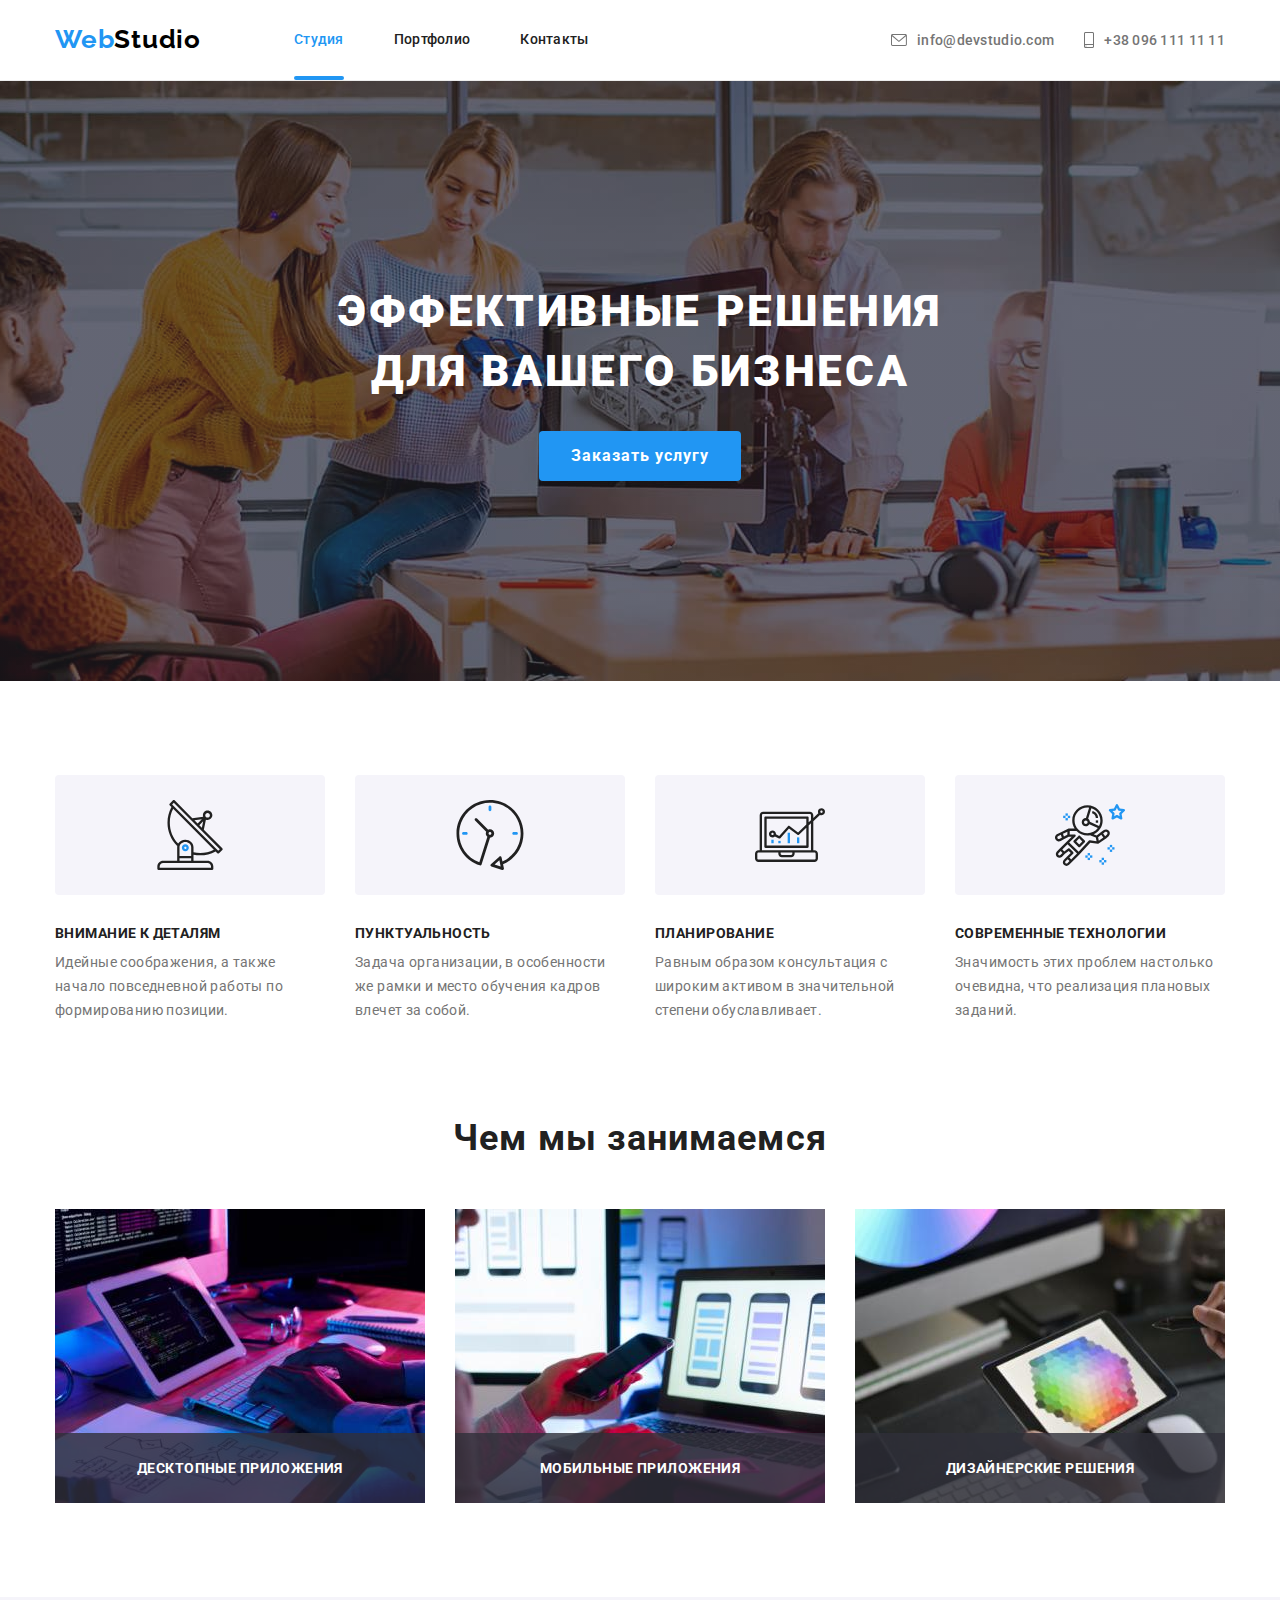
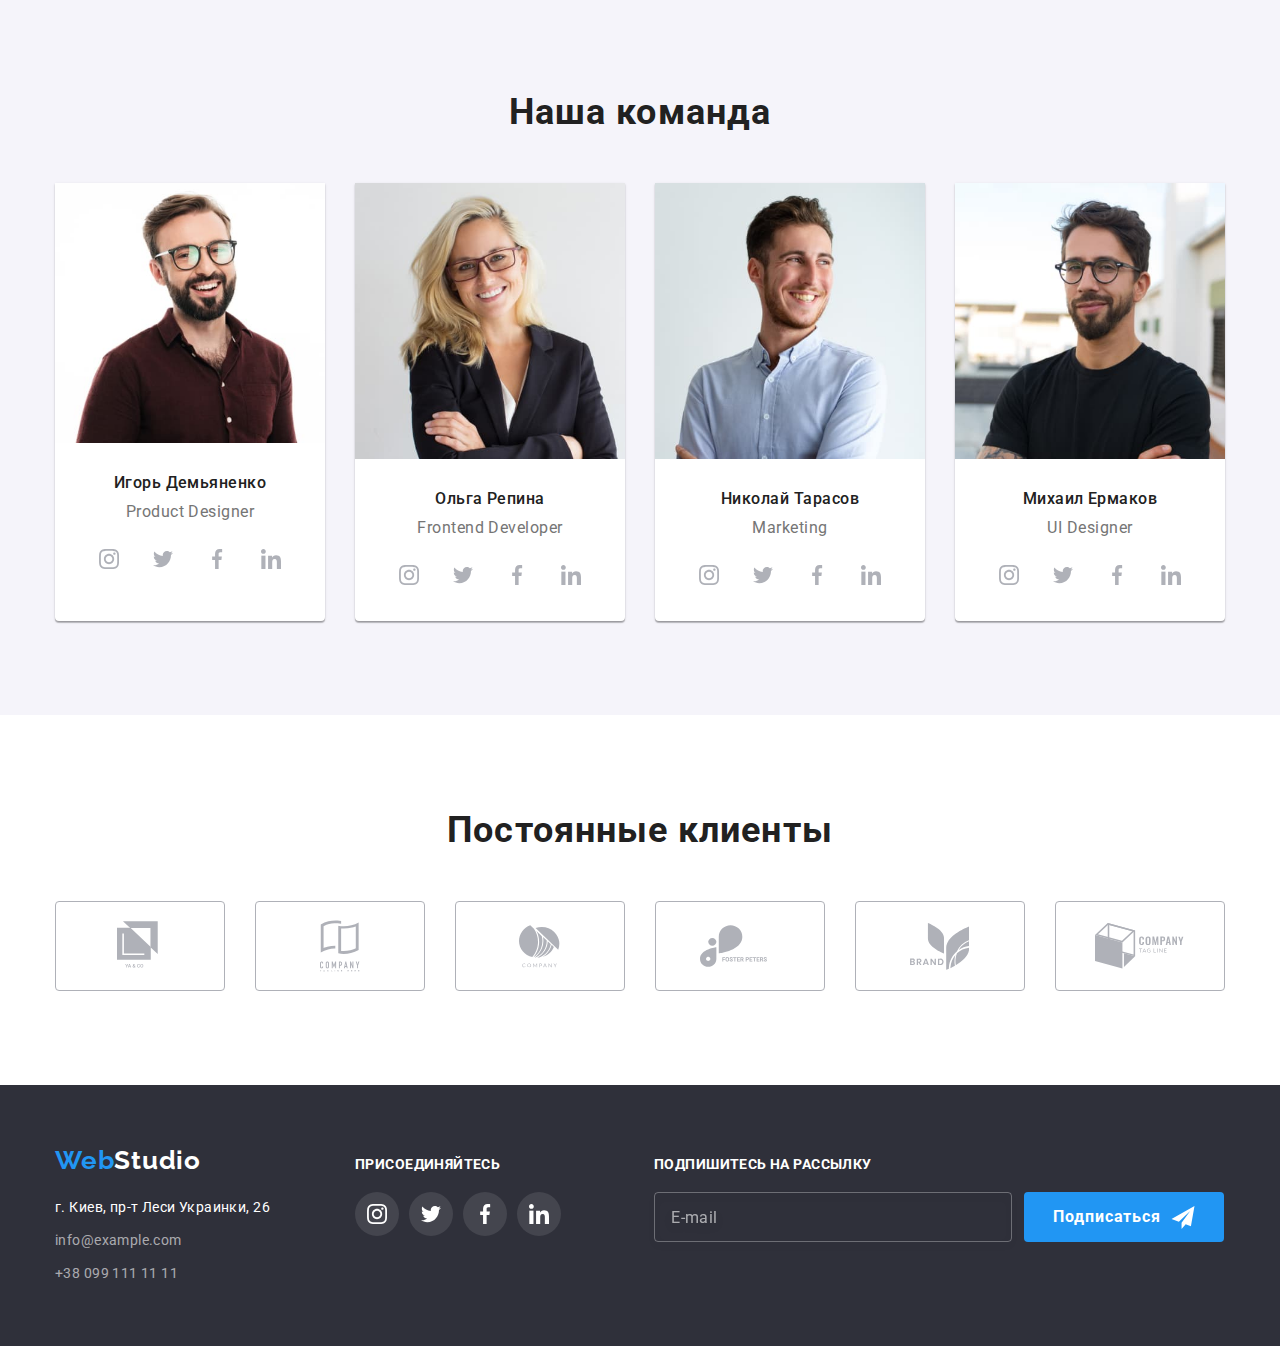
==== commit 5e325d41: "checkpoint (add adaptive portfolio)" ====
--- a/index.html
+++ b/index.html
@@ -159,7 +159,16 @@
           <ul class="section-case__list">
             <li class="section-case__item">
               <div class="thumb">
-                <img src="images/programming.jpg" alt="верстка" width="370" />
+                <img
+                  srcset="
+                    ./images/programming.jpg    1x,
+                    ./images/programming@2x.jpg 2x
+                  "
+                  src="./images/programming.jpg"
+                  alt="верстка"
+                  width="370"
+                  height="294"
+                />
               </div>
 
               <h3 class="section-case__description">Десктопные приложения</h3>
@@ -167,7 +176,16 @@
 
             <li class="section-case__item">
               <div class="thumb">
-                <img src="images/interface.jpg" alt="адаптация" width="370" />
+                <img
+                  srcset="
+                    ./images/interface.jpg    1x,
+                    ./images/interface@2x.jpg 2x
+                  "
+                  src="./images/interface.jpg"
+                  alt="адаптация"
+                  width="370"
+                  height="294"
+                />
               </div>
 
               <h3 class="section-case__description">Мобильные приложения</h3>
@@ -175,7 +193,13 @@
 
             <li class="section-case__item">
               <div class="thumb">
-                <img src="images/design.jpg" alt="дизайн" width="370" />
+                <img
+                  srcset="./images/design.jpg 1x, ./images/design@2x.jpg 2x"
+                  src="./images/design.jpg"
+                  alt="дизайн"
+                  width="370"
+                  height="294"
+                />
               </div>
 
               <h3 class="section-case__description">Дизайнерские решения</h3>
@@ -192,9 +216,14 @@
               <div class="personal-cards__thumb">
                 <img
                   class="personal-cards__photo"
-                  src="images/avatar-igordemyanenko.jpg"
-                  alt="ава Ігорь Демьяненко"
-                  width="270"
+                  srcset="
+                    ./images/avatar-igordemyanenko.jpg    1x,
+                    ./images/avatar-igordemyanenko@2x.jpg 2x
+                  "
+                  src="./images/avatar-igordemyanenko.jpg"
+                  alt="фото Ігорь Демьяненко"
+                  width="100%"
+                  height="100%"
                 />
               </div>
               <div class="personal-cards__info">
@@ -256,9 +285,15 @@
             <li class="personal-cards__item">
               <div class="thumb">
                 <img
-                  src="images/avatar-olgarepina.jpg"
-                  alt="ава Ольга Репина"
-                  width="270"
+                  class="personal-cards__photo"
+                  srcset="
+                    ./images/avatar-olgarepina.jpg    1x,
+                    ./images/avatar-olgarepina@2x.jpg 2x
+                  "
+                  src="./images/avatar-olgarepina.jpg"
+                  alt="фото Ольга Репина"
+                  width="100%"
+                  height="100%"
                 />
               </div>
               <div class="personal-cards__info">
@@ -320,9 +355,15 @@
             <li class="personal-cards__item">
               <div class="thumb">
                 <img
-                  src="images/avatar-nikolaytarasov.jpg"
-                  alt="ава Николай Тарасов"
-                  width="270"
+                  class="personal-cards__photo"
+                  srcset="
+                    ./images/avatar-nikolaytarasov.jpg    1x,
+                    ./images/avatar-nikolaytarasov@2x.jpg 2x
+                  "
+                  src="./images/avatar-nikolaytarasov.jpg"
+                  alt="фото Николай Тарасов"
+                  width="100%"
+                  height="100%"
                 />
               </div>
               <div class="personal-cards__info">
@@ -384,9 +425,15 @@
             <li class="personal-cards__item">
               <div class="thumb">
                 <img
-                  src="images/avatar-mihailermakov.jpg"
-                  alt="ава Михаил Ермаков"
-                  width="270"
+                  class="personal-cards__photo"
+                  srcset="
+                    ./images/avatar-mihailermakov.jpg    1x,
+                    ./images/avatar-mihailermakov@2x.jpg 2x
+                  "
+                  src="./images/avatar-mihailermakov.jpg"
+                  alt="фото Михаил Ермаков"
+                  width="100%"
+                  height="100%"
                 />
               </div>
               <div class="personal-cards__info">
@@ -633,12 +680,13 @@
       <div class="modal">
         <button
           class="close-button"
+          0
           type="button"
           aria-label="Закрытие модального окна"
           data-modal-close
         >
           <svg class="close-button__icon" width="18" height="18">
-            <use href="./images/icons.svg#btn-close"></use>
+            <use href="./images/icons.svg#icon-close_18px"></use>
           </svg>
         </button>
         <h2 class="modal__title">Оставьте свои данные, мы вам перезвоним</h2>
--- a/css/main.min.css
+++ b/css/main.min.css
@@ -1,2 +1,2 @@
-:root{--accent-color: #2196f3;--current-bg-color: #2196f3;--current-txt-color: #fff;--main-txt-color: #212121;--secondary-txt-color: #757575;--third-txt-color: rgba(255, 255, 255, 0.6);--main-bg-color: #fff;--secondary-bg-color: #2f303a;--third-bg-color: #f5f4fa;--main-font-name: 'Roboto';--main-font-family: sans-serif;--secondary-font-name: 'Raleway';--secondary-font-family: sans-serif;--delay: 250ms;--time-function: cubic-bezier(0.4, 0, 0.2, 1)}body{font-family:var(--main-font-name),var(--main-font-family);font-style:normal;letter-spacing:0.03em;color:var(--main-txt-color);background-color:var(--main-bg-color)}img{display:block;max-height:100%}*:focus{outline-width:1px;outline-style:dotted;outline-color:var(--accent-color)}.section{padding:60px 0}@media screen and (min-width: 1200px){.section{padding:94px 0}}.container{min-width:320px;margin-left:auto;margin-right:auto;padding-left:15px;padding-right:15px}@media screen and (min-width: 480px){.container{max-width:480px}}@media screen and (min-width: 768px){.container{max-width:768px}}@media screen and (min-width: 1200px){.container{max-width:1200px}}.logo{font-family:var(--secondary-font-name),var(--secondary-font-family);font-weight:700;font-size:24px;line-height:1.167;letter-spacing:0.03em;color:var(--accent-color);text-decoration:none}@media screen and (min-width: 1200px){.logo{font-size:26px;line-height:1.192}}.logo__studio--black{color:#000}.logo__studio--white{color:#fff}.social-networks{display:-webkit-box;display:-ms-flexbox;display:flex;-webkit-box-pack:center;-ms-flex-pack:center;justify-content:center;margin:0;padding:0;list-style:none}.social-networks__item:not(:first-child){margin-left:10px}.social-networks__icon{fill:currentColor}.social-networks__link--join-offer,.social-networks__link--personal-cards{display:-webkit-box;display:-ms-flexbox;display:flex;-webkit-box-pack:center;-ms-flex-pack:center;justify-content:center;-webkit-box-align:center;-ms-flex-align:center;align-items:center;width:44px;height:44px;border:none;border-radius:50%}.page-header{border-bottom:1px solid #ececec}.page-header__container{display:-webkit-box;display:-ms-flexbox;display:flex;padding-top:0;padding-bottom:0;-webkit-box-align:center;-ms-flex-align:center;align-items:center}.page-header__logo{margin-top:24px;margin-bottom:25px}.navigation__menu{display:-webkit-box;display:-ms-flexbox;display:flex;-webkit-box-pack:justify;-ms-flex-pack:justify;justify-content:space-between;-webkit-box-align:center;-ms-flex-align:center;align-items:center;margin-left:93px;width:100%}@media screen and (max-width: 767px){.navigation__menu{display:none}}.navigation__list{display:-webkit-box;display:-ms-flexbox;display:flex;margin:0;padding:0;list-style:none}.navigation__item:not(:first-child){margin-left:50px}.navigation__link{display:block;font-weight:500;font-size:14px;line-height:1.14;letter-spacing:0.02em;color:var(--main-txt-color);text-decoration:none;-webkit-transition:color var(--delay) var(--time-function);transition:color var(--delay) var(--time-function)}.navigation__link:hover,.navigation__link:focus{color:var(--accent-color)}.navigation__link--current{position:relative;color:var(--accent-color)}.navigation__link--current::after{position:absolute;left:0;bottom:0;-webkit-transform:translateY(calc(100% + 28px));transform:translateY(calc(100% + 28px));display:block;width:100%;height:4px;content:'';background-color:var(--accent-color);border-radius:2px}.communication{display:-webkit-box;display:-ms-flexbox;display:flex;-webkit-box-orient:vertical;-webkit-box-direction:normal;-ms-flex-direction:column;flex-direction:column;padding:0;list-style:none}@media screen and (min-width: 768px){.communication{margin:0 0 0 auto}}@media screen and (min-width: 1200px){.communication{-webkit-box-orient:horizontal;-webkit-box-direction:normal;-ms-flex-direction:row;flex-direction:row}}@media screen and (min-width: 768px){.communication__item:not(:first-child){margin-top:10px}}@media screen and (min-width: 1200px){.communication__item:not(:first-child){margin-top:0;margin-left:30px}}.communication__link{display:-webkit-box;display:-ms-flexbox;display:flex;-webkit-box-align:center;-ms-flex-align:center;align-items:center;font-weight:500;font-size:12px;line-height:1.167;letter-spacing:0.02em;color:var(--secondary-txt-color);text-decoration:none;-webkit-transition:color var(--delay) var(--time-function);transition:color var(--delay) var(--time-function)}@media screen and (min-width: 1200px){.communication__link{font-size:14px;line-height:1.143}}.communication__link:hover,.communication__link:focus{color:var(--accent-color)}.communication__icon{margin-right:8px;fill:currentColor}@media screen and (min-width: 1200px){.communication__icon{margin-right:10px}}@media screen and (max-width: 1199px){.communication__icon--mail{width:14px;height:10px}}@media screen and (max-width: 1199px){.communication__icon--smartphone{width:10px;height:14px}}.page-footer{padding-top:60px;padding-bottom:60px;background-color:var(--secondary-bg-color)}.page-footer__container{display:-webkit-box;display:-ms-flexbox;display:flex;-webkit-box-orient:vertical;-webkit-box-direction:normal;-ms-flex-direction:column;flex-direction:column;-webkit-box-align:center;-ms-flex-align:center;align-items:center}@media screen and (min-width: 768px){.page-footer__container{-webkit-box-orient:horizontal;-webkit-box-direction:normal;-ms-flex-direction:row;flex-direction:row;-ms-flex-wrap:wrap;flex-wrap:wrap;-webkit-box-align:baseline;-ms-flex-align:baseline;align-items:baseline;-ms-flex-pack:distribute;justify-content:space-around}}@media screen and (min-width: 1200px){.page-footer__container{-ms-flex-wrap:wrap;flex-wrap:wrap;-webkit-box-pack:start;-ms-flex-pack:start;justify-content:start}}@media screen and (max-width: 1199px){.sign-container--mobile{margin-top:60px}}@media screen and (max-width: 767px){.join-offer--mobile{margin-top:60px}}.address-container{text-align:center}@media screen and (min-width: 1200px){.address-container{margin-right:85px;text-align:start}}.page-footer__logo{display:inline-block;margin-bottom:20px}.address{font-style:normal;font-weight:400;font-size:14px;line-height:1.714;letter-spacing:0.03em;text-align:center;color:var(--current-txt-color)}@media screen and (min-width: 1200px){.address{text-align:start}}.address__list{margin:0;padding:0;list-style:none}.address__item{margin-top:8px}@media screen and (min-width: 1200px){.address__item{margin-top:9px}}.address__link{font-weight:400;font-size:14px;line-height:1.714;letter-spacing:0.03em;color:var(--third-txt-color);text-decoration:none;-webkit-transition:color var(--delay) var(--time-function);transition:color var(--delay) var(--time-function)}.address__link:hover,.address__link:focus{color:var(--accent-color)}@media screen and (min-width: 1200px){.join-offer{margin-right:93px}}.join-offer__title{margin-top:0;margin-bottom:20px;font-weight:400;font-size:14px;line-height:1.143;letter-spacing:0.03em;text-align:center;text-transform:uppercase;color:var(--current-txt-color)}@media screen and (min-width: 1200px){.join-offer__title{text-align:start}}.social-networks__link--join-offer{color:var(--current-txt-color);background-color:rgba(255,255,255,0.1);-webkit-transition:background-color var(--delay) var(--time-function);transition:background-color var(--delay) var(--time-function)}.social-networks__link--join-offer:hover,.social-networks__link--join-offer:focus{background-color:var(--accent-color)}.social-networks__link--join-offer:focus{outline:none}@media screen and (max-width: 1199px){.sign-container{width:100%}}.sign-container__title{margin-top:0;margin-bottom:20px;font-weight:400;font-size:14px;line-height:1.143;letter-spacing:0.03em;text-align:center;text-transform:uppercase;color:var(--current-txt-color)}@media screen and (min-width: 1200px){.sign-container__title{text-align:start}}.sign-form{display:-webkit-box;display:-ms-flexbox;display:flex;-webkit-box-orient:vertical;-webkit-box-direction:normal;-ms-flex-direction:column;flex-direction:column;-webkit-box-align:center;-ms-flex-align:center;align-items:center}@media screen and (min-width: 1200px){.sign-form{-webkit-box-orient:horizontal;-webkit-box-direction:normal;-ms-flex-direction:row;flex-direction:row;-webkit-box-pack:justify;-ms-flex-pack:justify;justify-content:space-between}}.sign-form__email{padding-left:16px;padding-right:16px;width:100%;height:50px;font-weight:400;font-size:16px;line-height:1.25;letter-spacing:0.03em;color:var(--current-txt-color);background-color:transparent;border:1px solid rgba(255,255,255,0.3);-webkit-filter:drop-shadow(0px 4px 4px rgba(0,0,0,0.15));filter:drop-shadow(0px 4px 4px rgba(0,0,0,0.15));border-radius:4px;-webkit-transition:border-color var(--delay) var(--time-function);transition:border-color var(--delay) var(--time-function)}@media screen and (min-width: 480px){.sign-form__email{width:450px}}@media screen and (min-width: 1200px){.sign-form__email{width:358px}}.sign-form__email::-webkit-input-placeholder{color:var(--third-txt-color)}.sign-form__email:-ms-input-placeholder{color:var(--third-txt-color)}.sign-form__email::-ms-input-placeholder{color:var(--third-txt-color)}.sign-form__email::placeholder{color:var(--third-txt-color)}.sign-form__email:hover{border-color:var(--accent-color)}.sign-button{display:-webkit-box;display:-ms-flexbox;display:flex;-webkit-box-pack:center;-ms-flex-pack:center;justify-content:center;-webkit-box-align:center;-ms-flex-align:center;align-items:center;margin-top:20px;padding:0;width:200px;height:50px;font-weight:700;font-size:16px;line-height:1.875px;letter-spacing:0.06em;color:var(--current-txt-color);background-color:var(--current-bg-color);border:none;border-radius:4px;cursor:pointer;-webkit-transition:-webkit-box-shadow var(--delay) var(--time-function);transition:-webkit-box-shadow var(--delay) var(--time-function);transition:box-shadow var(--delay) var(--time-function);transition:box-shadow var(--delay) var(--time-function), -webkit-box-shadow var(--delay) var(--time-function)}@media screen and (min-width: 1200px){.sign-button{margin-top:0;margin-left:12px}}.sign-button:hover{-webkit-box-shadow:0px 4px 4px rgba(0,0,0,0.15);box-shadow:0px 4px 4px rgba(0,0,0,0.15)}.sign-button__icon{margin-left:10px;fill:currentcolor}.section-hero{padding:0px}.section-hero__thumb{margin-left:auto;margin-right:auto;padding:118px 0;background-color:#c4c4c4;background-image:-webkit-gradient(linear, left top, right top, from(rgba(47,48,58,0.4)), to(rgba(47,48,58,0.4))),url("../images/img-bg-hero.jpg");background-image:linear-gradient(to right, rgba(47,48,58,0.4), rgba(47,48,58,0.4)),url("../images/img-bg-hero.jpg");background-size:cover;background-position:center;background-repeat:no-repeat}@media screen and (min-width: 1200px){.section-hero__thumb{padding:200px 0;max-width:1600px}}.section-hero__title{margin-top:0;margin-bottom:30px;font-weight:900;font-size:26px;line-height:1.615;letter-spacing:0.06em;color:var(--current-txt-color);text-align:center;text-transform:uppercase}@media screen and (min-width: 1200px){.section-hero__title{font-size:44px;line-height:1.364}}.section-hero__button{display:block;margin-left:auto;margin-right:auto;padding:10px 32px;font-weight:700;font-size:16px;line-height:1.875;letter-spacing:0.06em;color:var(--current-txt-color);text-align:center;background-color:var(--current-bg-color);border:none;border-radius:4px;-webkit-box-sizing:border-box;box-sizing:border-box;-webkit-box-shadow:0px 4px 4px rgba(0,0,0,0.15);box-shadow:0px 4px 4px rgba(0,0,0,0.15);cursor:pointer}@media screen and (min-width: 1200px){.section-advantages{padding-bottom:0}}.advantage{margin:0;padding:0;list-style:none}@media screen and (min-width: 768px){.advantage{display:-webkit-box;display:-ms-flexbox;display:flex;-ms-flex-wrap:wrap;flex-wrap:wrap;margin-top:calc(-1 * 30px);margin-left:calc(-1 * 30px)}}.advantage__item{width:100%}.advantage__item:not(:first-child){margin-top:30px}@media screen and (min-width: 768px){.advantage__item{margin-top:30px;margin-left:30px;width:354px}}@media screen and (min-width: 1200px){.advantage__item{width:270px}}.advantage__container{display:-webkit-box;display:-ms-flexbox;display:flex;-webkit-box-pack:center;-ms-flex-pack:center;justify-content:center;-webkit-box-align:center;-ms-flex-align:center;align-items:center;margin-bottom:30px;height:120px;width:100%;background-color:var(--third-bg-color);border-radius:4px;border:none}@media screen and (min-width: 768px){.advantage__container{width:354px}}@media screen and (min-width: 1200px){.advantage__container{width:270px}}.advantage__title{margin-top:0;margin-bottom:10px;font-weight:700;font-size:14px;line-height:1.143;letter-spacing:0.03em;text-transform:uppercase}@media screen and (max-width: 480px){.advantage__title{text-align:center}}.advantage__description{margin-top:0;margin-bottom:0;font-weight:400;font-size:14px;line-height:1.714;letter-spacing:0.03em;color:var(--secondary-txt-color)}@media screen and (max-width: 1199px){.section-case{display:none}}.section-case__title{margin-top:0;margin-bottom:50px;font-weight:700;font-size:36px;line-height:1.167;letter-spacing:0.03em;text-align:center}.section-case__list{display:-webkit-box;display:-ms-flexbox;display:flex;-webkit-box-pack:justify;-ms-flex-pack:justify;justify-content:space-between;margin:0;padding:0;list-style:none}.section-case__item{position:relative}.section-case__description{position:absolute;left:0;bottom:0;display:inline-block;margin:0;padding-top:27px;padding-bottom:27px;width:100%;font-weight:700;font-size:14px;line-height:1.143;letter-spacing:0.03em;text-transform:uppercase;text-align:center;color:var(--current-txt-color);background:rgba(47,48,58,0.8)}.section-team{background-color:var(--third-bg-color)}.section-team__title{margin-top:0;margin-bottom:30px;font-weight:700;font-size:28px;line-height:1.179;letter-spacing:0.03em;text-align:center}@media screen and (min-width: 1200px){.section-team__title{margin-bottom:50px;font-size:36px;line-height:1.167}}.personal-cards{--person-set-gap: 30px;margin:0;padding:0;list-style:none}@media screen and (min-width: 768px){.personal-cards{display:-webkit-box;display:-ms-flexbox;display:flex;-ms-flex-wrap:wrap;flex-wrap:wrap;margin-top:calc(-1 * var(--person-set-gap));margin-left:calc(-1 * var(--person-set-gap))}}.personal-cards__item{background-color:#fff;border-radius:0px 0px 4px 4px;-webkit-box-shadow:0px 1px 3px rgba(0,0,0,0.12),0px 1px 1px rgba(0,0,0,0.14),0px 2px 1px rgba(0,0,0,0.2);box-shadow:0px 1px 3px rgba(0,0,0,0.12),0px 1px 1px rgba(0,0,0,0.14),0px 2px 1px rgba(0,0,0,0.2)}.personal-cards__item:not(:first-child){margin-top:var(--person-set-gap)}@media screen and (min-width: 768px){.personal-cards__item{-ms-flex-preferred-size:calc((100% - 2 * var(--person-set-gap)) / 2);flex-basis:calc((100% - 2 * var(--person-set-gap)) / 2);margin-top:var(--person-set-gap);margin-left:var(--person-set-gap)}}@media screen and (min-width: 1200px){.personal-cards__item{-ms-flex-preferred-size:calc((100% - 4 * var(--person-set-gap)) / 4);flex-basis:calc((100% - 4 * var(--person-set-gap)) / 4)}}.personal-cards__info{padding:30px 6px 24px 6px}@media screen and (min-width: 1200){.personal-cards__info{padding:30px 6px}}.personal-cards__name{margin-top:0;margin-bottom:10px;font-weight:500;font-size:16px;line-height:1.19;text-align:center}.personal-cards__position{margin-top:0;margin-bottom:16px;font-weight:400;font-size:16px;line-height:1.19;color:var(--secondary-txt-color);text-align:center}.social-networks__link--personal-cards{color:#afb1b8;background-color:transparent;-webkit-transition:background-color var(--delay) var(--time-function),color var(--delay) var(--time-function);transition:background-color var(--delay) var(--time-function),color var(--delay) var(--time-function)}.social-networks__link--personal-cards:hover,.social-networks__link--personal-cards:focus{color:var(--current-txt-color);background-color:var(--accent-color)}.social-networks__link--personal-cards:focus{outline:none}.clients__title{margin-top:0;margin-bottom:30px;font-weight:700;font-size:28px;line-height:1.179;letter-spacing:0.03em;text-align:center}@media screen and (min-width: 1200px){.clients__title{margin-bottom:50px;font-size:36px;line-height:1.167}}.clients{--clients-gap: 30px;display:-webkit-box;display:-ms-flexbox;display:flex;-ms-flex-wrap:wrap;flex-wrap:wrap;margin-bottom:0;padding:0;margin-top:calc(-1 * var(--clients-gap));margin-left:calc(-1 * var(--clients-gap));list-style:none}.clients__item{display:-webkit-box;display:-ms-flexbox;display:flex;margin-top:var(--clients-gap);margin-left:var(--clients-gap);-ms-flex-preferred-size:calc((100% - 2 * var(--clients-gap)) / 2);flex-basis:calc((100% - 2 * var(--clients-gap)) / 2);height:90px}@media screen and (min-width: 768px){.clients__item{-ms-flex-preferred-size:calc((100% - 2 * var(--clients-gap)) / 2);flex-basis:calc((100% - 2 * var(--clients-gap)) / 2)}}@media screen and (min-width: 1200px){.clients__item{-ms-flex-preferred-size:calc((100% - 6 * var(--clients-gap)) / 6);flex-basis:calc((100% - 6 * var(--clients-gap)) / 6)}}.clients__link{display:-webkit-box;display:-ms-flexbox;display:flex;-webkit-box-pack:center;-ms-flex-pack:center;justify-content:center;-webkit-box-align:center;-ms-flex-align:center;align-items:center;width:100%;height:100%;color:#afb1b8;background-color:transparent;border-radius:4px;border:1px solid #afb1b8;-webkit-transition:color var(--delay) var(--time-function),border-color var(--delay) var(--time-function);transition:color var(--delay) var(--time-function),border-color var(--delay) var(--time-function)}.clients__link:hover,.clients__link:focus{color:var(--accent-color);border-color:var(--accent-color)}.clients__link:focus{outline:none}.clients__icon{fill:currentColor}.section-portfolio__button-list{display:-webkit-box;display:-ms-flexbox;display:flex;-webkit-box-pack:left;-ms-flex-pack:left;justify-content:left;-ms-flex-wrap:wrap;flex-wrap:wrap;margin-top:-15px;margin-bottom:40px;padding-left:0;list-style:none}@media screen and (min-width: 768px){.section-portfolio__button-list{-webkit-box-pack:center;-ms-flex-pack:center;justify-content:center;margin-top:0;margin-bottom:30px}}@media screen and (min-width: 1200px){.section-portfolio__button-list{margin-bottom:50px}}.section-portfolio__button-item:not(:last-child){margin-right:8px}@media screen and (max-width: 767px){.section-portfolio__button-item{margin-top:15px}}.section-portfolio__button{padding:6px 22px;font-weight:500;font-size:16px;line-height:1.625;letter-spacing:0.03em;color:var(--main-txt-color);text-align:center;background-color:var(--third-bg-color);border-style:none;border-radius:4px;-webkit-box-shadow:none;box-shadow:none;cursor:pointer;-webkit-transition:background-color var(--delay) var(--time-function),color var(--delay) var(--time-function),-webkit-box-shadow var(--delay) var(--time-function);transition:background-color var(--delay) var(--time-function),color var(--delay) var(--time-function),-webkit-box-shadow var(--delay) var(--time-function);transition:background-color var(--delay) var(--time-function),color var(--delay) var(--time-function),box-shadow var(--delay) var(--time-function);transition:background-color var(--delay) var(--time-function),color var(--delay) var(--time-function),box-shadow var(--delay) var(--time-function),-webkit-box-shadow var(--delay) var(--time-function)}.section-portfolio__button:hover,.section-portfolio__button:focus{color:var(--current-txt-color);background-color:var(--current-bg-color);-webkit-box-shadow:0px 3px 1px rgba(0,0,0,0.1),0px 1px 2px rgba(0,0,0,0.08),0px 2px 2px rgba(0,0,0,0.12);box-shadow:0px 3px 1px rgba(0,0,0,0.1),0px 1px 2px rgba(0,0,0,0.08),0px 2px 2px rgba(0,0,0,0.12)}.section-portfolio__work-list{--card-set-gap: 30px;margin:0;padding:0;list-style:none}@media screen and (min-width: 768px){.section-portfolio__work-list{display:-webkit-box;display:-ms-flexbox;display:flex;-ms-flex-wrap:wrap;flex-wrap:wrap;margin-top:calc(-1 * var(--card-set-gap));margin-left:calc(-1 * var(--card-set-gap))}}.card{background-color:#fff}.card:not(:first-child){margin-top:var(--card-set-gap)}@media screen and (min-width: 768px){.card{-ms-flex-preferred-size:calc((100% - 2 * var(--card-set-gap)) / 2);flex-basis:calc((100% - 2 * var(--card-set-gap)) / 2);margin-top:var(--card-set-gap);margin-left:var(--card-set-gap)}}@media screen and (min-width: 1200px){.card{-ms-flex-preferred-size:calc((100% - 3 * var(--card-set-gap)) / 3);flex-basis:calc((100% - 3 * var(--card-set-gap)) / 3)}}.card__link{display:block;text-decoration:none;outline:none;-webkit-transition:-webkit-box-shadow var(--delay) var(--time-function);transition:-webkit-box-shadow var(--delay) var(--time-function);transition:box-shadow var(--delay) var(--time-function);transition:box-shadow var(--delay) var(--time-function), -webkit-box-shadow var(--delay) var(--time-function)}.card__link:hover,.card__link:focus{-webkit-box-shadow:0px 1px 1px rgba(0,0,0,0.12),0px 4px 4px rgba(0,0,0,0.06),1px 4px 6px rgba(0,0,0,0.16);box-shadow:0px 1px 1px rgba(0,0,0,0.12),0px 4px 4px rgba(0,0,0,0.06),1px 4px 6px rgba(0,0,0,0.16)}.card__thumb{position:relative;overflow:hidden}.card__thumb>img{max-width:480px}@media screen and (min-width: 768px){.card__thumb>img{max-width:354px}}@media screen and (min-width: 1200px){.card__thumb>img{max-width:370px}}.card__overlay{position:absolute;top:0;left:0;-webkit-transform:translateY(100%);transform:translateY(100%);-webkit-transition:-webkit-transform var(--delay) var(--time-function);transition:-webkit-transform var(--delay) var(--time-function);transition:transform var(--delay) var(--time-function);transition:transform var(--delay) var(--time-function), -webkit-transform var(--delay) var(--time-function);display:-webkit-box;display:-ms-flexbox;display:flex;-webkit-box-align:center;-ms-flex-align:center;align-items:center;width:100%;height:100%;padding:24px 24px;background-color:var(--current-bg-color);opacity:0.9}.card__link:hover .card__overlay,.card__link:focus .card__overlay{-webkit-transform:translateY(0);transform:translateY(0)}.card__describe{margin:0;font-weight:400;font-size:18px;line-height:1.556;letter-spacing:0.03em;color:var(--current-txt-color)}.card__link{display:-webkit-box;display:-ms-flexbox;display:flex;-webkit-box-orient:vertical;-webkit-box-direction:normal;-ms-flex-direction:column;flex-direction:column;height:100%}.card__info-container{-webkit-box-flex:1;-ms-flex-positive:1;flex-grow:1;padding:20px 24px;border:1px solid #eee;border-top:none}.card__title{margin-top:0;margin-bottom:4px;font-weight:700;font-size:18px;line-height:2;letter-spacing:0.06em;color:var(--main-txt-color)}.card__type{margin:0;font-weight:400;font-size:16px;line-height:1.875;letter-spacing:0.03em;color:var(--secondary-txt-color)}.backdrop{position:fixed;top:0;left:0;width:100vw;height:100vh;background-color:rgba(0,0,0,0.2);opacity:1;-webkit-transition:opacity var(--delay) var(--time-function);transition:opacity var(--delay) var(--time-function)}.backdrop.is-hidden{visibility:hidden;opacity:0;pointer-events:none}.modal{position:absolute;top:50%;left:50%;-webkit-transform:translate(-50%, -50%) scale(1);transform:translate(-50%, -50%) scale(1);width:calc(100% - 30px);padding:40px;background-color:var(--main-bg-color);-webkit-box-shadow:0px 1px 3px rgba(0,0,0,0.12),0px 1px 1px rgba(0,0,0,0.14),0px 2px 1px rgba(0,0,0,0.2);box-shadow:0px 1px 3px rgba(0,0,0,0.12),0px 1px 1px rgba(0,0,0,0.14),0px 2px 1px rgba(0,0,0,0.2);border-radius:4px;-webkit-transition:-webkit-transform var(--delay) var(--time-function);transition:-webkit-transform var(--delay) var(--time-function);transition:transform var(--delay) var(--time-function);transition:transform var(--delay) var(--time-function), -webkit-transform var(--delay) var(--time-function)}@media screen and (min-width: 480px){.modal{width:450px}}@media screen and (min-width: 1200px){.modal{width:528px}}.backdrop.is-hidden .modal{-webkit-transform:translate(-50%, -50%) scale(0.8);transform:translate(-50%, -50%) scale(0.8)}.close-button{position:absolute;top:0;right:0;-webkit-transform:translate(-8px, 8px);transform:translate(-8px, 8px);display:-webkit-box;display:-ms-flexbox;display:flex;-webkit-box-pack:center;-ms-flex-pack:center;justify-content:center;-webkit-box-align:center;-ms-flex-align:center;align-items:center;padding:0;width:30px;height:30px;color:#000;background-color:transparent;border:1px solid rgba(0,0,0,0.1);border-radius:50%;-webkit-transition:color var(--delay) var(--time-function);transition:color var(--delay) var(--time-function)}.close-button:hover,.close-button:focus{color:var(--accent-color)}.close-button__icon{fill:currentColor}.modal__title{margin-top:0;margin-bottom:12px;font-weight:700;font-size:20px;line-height:1.5;text-align:center;letter-spacing:0.03em}@media screen and (min-width: 1200px){.modal__title{line-height:1.15}}.submit-button{display:block;margin:30px auto 0;padding:0;width:200px;height:50px;font-weight:700;font-size:16px;line-height:1.875;letter-spacing:0.06em;color:var(--current-txt-color);background-color:var(--current-bg-color);border:none;border-radius:4px;-webkit-box-shadow:none;box-shadow:none;-webkit-transition:background-color var(--delay) var(--time-function),-webkit-box-shadow var(--delay) var(--time-function);transition:background-color var(--delay) var(--time-function),-webkit-box-shadow var(--delay) var(--time-function);transition:background-color var(--delay) var(--time-function),box-shadow var(--delay) var(--time-function);transition:background-color var(--delay) var(--time-function),box-shadow var(--delay) var(--time-function),-webkit-box-shadow var(--delay) var(--time-function)}.submit-button:hover,.submit-button:focus{background-color:#188ce8;-webkit-box-shadow:0px 4px 4px rgba(0,0,0,0.15);box-shadow:0px 4px 4px rgba(0,0,0,0.15)}.modal-form__label{display:block;margin-bottom:4px;font-weight:400;font-size:12px;line-height:1.167;letter-spacing:0.01em;color:var(--secondary-txt-color)}.modal-form__container{position:relative;margin-bottom:10px}.modal-form__input{padding:12px 16px 12px 42px;width:100%;height:40px;font-weight:400;font-size:14px;line-height:1.714;letter-spacing:0.03em;color:var(--secondary-txt-color);border:1px solid rgba(33,33,33,0.2);border-radius:4px;-webkit-transition:color var(--delay) var(--time-function),border-color var(--delay) var(--time-function);transition:color var(--delay) var(--time-function),border-color var(--delay) var(--time-function)}.modal-form__container:hover .modal-form__input,.modal-form__container:focus-within .modal-form__input{border-color:var(--accent-color)}.modal-form__icon{position:absolute;top:50%;left:12px;-webkit-transform:translateY(-50%);transform:translateY(-50%);-webkit-transition:fill var(--delay) var(--time-function);transition:fill var(--delay) var(--time-function)}.modal-form__container:hover .modal-form__icon,.modal-form__container:focus-within .modal-form__icon{fill:var(--accent-color)}.modal-form__textarea{display:block;padding:12px 16px;width:100%;height:120px;resize:none;font-weight:400;font-size:14px;line-height:1.714;letter-spacing:0.03em;color:var(--secondary-txt-color);border:1px solid rgba(33,33,33,0.2);border-radius:4px;-webkit-transition:color var(--delay) var(--time-function),border-color var(--delay) var(--time-function);transition:color var(--delay) var(--time-function),border-color var(--delay) var(--time-function)}.modal-form__textarea::-webkit-input-placeholder{font-weight:400;font-size:12px;line-height:1.167;letter-spacing:0.01em;color:rgba(117,117,117,0.5)}.modal-form__textarea:-ms-input-placeholder{font-weight:400;font-size:12px;line-height:1.167;letter-spacing:0.01em;color:rgba(117,117,117,0.5)}.modal-form__textarea::-ms-input-placeholder{font-weight:400;font-size:12px;line-height:1.167;letter-spacing:0.01em;color:rgba(117,117,117,0.5)}.modal-form__textarea::placeholder{font-weight:400;font-size:12px;line-height:1.167;letter-spacing:0.01em;color:rgba(117,117,117,0.5)}.modal-form__container:hover .modal-form__textarea,.modal-form__container:focus-within .modal-form__textarea{border-color:var(--accent-color)}.modal-form__checkbox-label{display:-webkit-box;display:-ms-flexbox;display:flex;-webkit-box-pack:center;-ms-flex-pack:center;justify-content:center;-webkit-box-align:center;-ms-flex-align:center;align-items:center;-moz-user-select:none;-ms-user-select:none;-o-user-select:none;-webkit-user-select:none;user-select:none;margin-top:20px;font-weight:400;font-size:12px;line-height:1.167;letter-spacing:0.03em;color:var(--secondary-txt-color);text-align:center}@media screen and (mai-width: 1200px){.modal-form__checkbox-label{font-size:14px;line-height:1.714}}.modal-form__checkbox-link{color:var(--accent-color);-webkit-text-decoration-line:underline;text-decoration-line:underline}.modal-form__checkbox-icon{margin-right:8px;min-width:16px;height:15px;fill:var(--accent-color);background-color:transparent;border:2px solid black;border-radius:2px;-webkit-transition:border-color var(--delay) var(--time-function);transition:border-color var(--delay) var(--time-function);cursor:pointer}.modal-form__checkbox-input:checked+.modal-form__checkbox-icon{border:none}.modal-form__checkbox-icon:hover{border-color:var(--accent-color)}.modal-form__checkbox-input:focus+.modal-form__checkbox-icon{border-color:var(--accent-color);outline:0.5px dotted}.checkbox-icon__source{display:none}.modal-form__checkbox-input:checked+.modal-form__checkbox-icon .checkbox-icon__source{display:block}.visually-hidden{position:absolute;width:1px;height:1px;margin:-1px;border:0;padding:0;white-space:nowrap;-webkit-clip-path:inset(100%);clip-path:inset(100%);clip:rect(0 0 0 0);overflow:hidden}
+:root{--accent-color: #2196f3;--current-bg-color: #2196f3;--current-txt-color: #fff;--main-txt-color: #212121;--secondary-txt-color: #757575;--third-txt-color: rgba(255, 255, 255, 0.6);--main-bg-color: #fff;--secondary-bg-color: #2f303a;--third-bg-color: #f5f4fa;--main-font-name: 'Roboto';--main-font-family: sans-serif;--secondary-font-name: 'Raleway';--secondary-font-family: sans-serif;--delay: 250ms;--time-function: cubic-bezier(0.4, 0, 0.2, 1)}.visually-hidden{position:absolute;width:1px;height:1px;margin:-1px;border:0;padding:0;white-space:nowrap;-webkit-clip-path:inset(100%);clip-path:inset(100%);clip:rect(0 0 0 0);overflow:hidden}body{font-family:var(--main-font-name),var(--main-font-family);font-style:normal;letter-spacing:0.03em;color:var(--main-txt-color);background-color:var(--main-bg-color)}img{display:block;max-height:100%}*:focus{outline-width:1px;outline-style:dotted;outline-color:var(--accent-color)}.section{padding:60px 0}@media screen and (min-width: 1200px){.section{padding:94px 0}}.container{min-width:320px;margin-left:auto;margin-right:auto;padding-left:15px;padding-right:15px}@media screen and (min-width: 480px){.container{max-width:480px}}@media screen and (min-width: 768px){.container{max-width:768px}}@media screen and (min-width: 1200px){.container{max-width:1200px}}.logo{font-family:var(--secondary-font-name),var(--secondary-font-family);font-weight:700;font-size:24px;line-height:1.167;letter-spacing:0.03em;color:var(--accent-color);text-decoration:none}@media screen and (min-width: 1200px){.logo{font-size:26px;line-height:1.192}}.logo__studio--black{color:#000}.logo__studio--white{color:#fff}.social-networks{display:-webkit-box;display:-ms-flexbox;display:flex;-webkit-box-pack:center;-ms-flex-pack:center;justify-content:center;margin:0;padding:0;list-style:none}.social-networks__item:not(:first-child){margin-left:10px}.social-networks__icon{fill:currentColor}.social-networks__link--join-offer,.social-networks__link--personal-cards{display:-webkit-box;display:-ms-flexbox;display:flex;-webkit-box-pack:center;-ms-flex-pack:center;justify-content:center;-webkit-box-align:center;-ms-flex-align:center;align-items:center;width:44px;height:44px;border:none;border-radius:50%}.page-header{border-bottom:1px solid #ececec}.page-header__container{display:-webkit-box;display:-ms-flexbox;display:flex;padding-top:0;padding-bottom:0;-webkit-box-align:center;-ms-flex-align:center;align-items:center}.page-header__logo{margin-top:24px;margin-bottom:25px}.navigation__menu{display:-webkit-box;display:-ms-flexbox;display:flex;-webkit-box-pack:justify;-ms-flex-pack:justify;justify-content:space-between;-webkit-box-align:center;-ms-flex-align:center;align-items:center;margin-left:93px;width:100%}@media screen and (max-width: 767px){.navigation__menu{display:none}}.navigation__list{display:-webkit-box;display:-ms-flexbox;display:flex;margin:0;padding:0;list-style:none}.navigation__item:not(:first-child){margin-left:50px}.navigation__link{display:block;font-weight:500;font-size:14px;line-height:1.14;letter-spacing:0.02em;color:var(--main-txt-color);text-decoration:none;-webkit-transition:color var(--delay) var(--time-function);transition:color var(--delay) var(--time-function)}.navigation__link:hover,.navigation__link:focus{color:var(--accent-color)}.navigation__link--current{position:relative;color:var(--accent-color)}.navigation__link--current::after{position:absolute;left:0;bottom:0;-webkit-transform:translateY(calc(100% + 28px));transform:translateY(calc(100% + 28px));display:block;width:100%;height:4px;content:'';background-color:var(--accent-color);border-radius:2px}.communication{display:-webkit-box;display:-ms-flexbox;display:flex;-webkit-box-orient:vertical;-webkit-box-direction:normal;-ms-flex-direction:column;flex-direction:column;padding:0;list-style:none}@media screen and (min-width: 768px){.communication{margin:0 0 0 auto}}@media screen and (min-width: 1200px){.communication{-webkit-box-orient:horizontal;-webkit-box-direction:normal;-ms-flex-direction:row;flex-direction:row}}@media screen and (min-width: 768px){.communication__item:not(:first-child){margin-top:10px}}@media screen and (min-width: 1200px){.communication__item:not(:first-child){margin-top:0;margin-left:30px}}.communication__link{display:-webkit-box;display:-ms-flexbox;display:flex;-webkit-box-align:center;-ms-flex-align:center;align-items:center;font-weight:500;font-size:12px;line-height:1.167;letter-spacing:0.02em;color:var(--secondary-txt-color);text-decoration:none;-webkit-transition:color var(--delay) var(--time-function);transition:color var(--delay) var(--time-function)}@media screen and (min-width: 1200px){.communication__link{font-size:14px;line-height:1.143}}.communication__link:hover,.communication__link:focus{color:var(--accent-color)}.communication__icon{margin-right:8px;fill:currentColor}@media screen and (min-width: 1200px){.communication__icon{margin-right:10px}}@media screen and (max-width: 1199px){.communication__icon--mail{width:14px;height:10px}}@media screen and (max-width: 1199px){.communication__icon--smartphone{width:10px;height:14px}}.page-footer{padding-top:60px;padding-bottom:60px;background-color:var(--secondary-bg-color)}.page-footer__container{display:-webkit-box;display:-ms-flexbox;display:flex;-webkit-box-orient:vertical;-webkit-box-direction:normal;-ms-flex-direction:column;flex-direction:column;-webkit-box-align:center;-ms-flex-align:center;align-items:center}@media screen and (min-width: 768px){.page-footer__container{-webkit-box-orient:horizontal;-webkit-box-direction:normal;-ms-flex-direction:row;flex-direction:row;-ms-flex-wrap:wrap;flex-wrap:wrap;-webkit-box-align:baseline;-ms-flex-align:baseline;align-items:baseline;-ms-flex-pack:distribute;justify-content:space-around}}@media screen and (min-width: 1200px){.page-footer__container{-ms-flex-wrap:wrap;flex-wrap:wrap;-webkit-box-pack:start;-ms-flex-pack:start;justify-content:start}}@media screen and (max-width: 1199px){.sign-container--mobile{margin-top:60px}}@media screen and (max-width: 767px){.join-offer--mobile{margin-top:60px}}.address-container{text-align:center}@media screen and (min-width: 1200px){.address-container{margin-right:85px;text-align:start}}.page-footer__logo{display:inline-block;margin-bottom:20px}.address{font-style:normal;font-weight:400;font-size:14px;line-height:1.714;letter-spacing:0.03em;text-align:center;color:var(--current-txt-color)}@media screen and (min-width: 1200px){.address{text-align:start}}.address__list{margin:0;padding:0;list-style:none}.address__item{margin-top:8px}@media screen and (min-width: 1200px){.address__item{margin-top:9px}}.address__link{font-weight:400;font-size:14px;line-height:1.714;letter-spacing:0.03em;color:var(--third-txt-color);text-decoration:none;-webkit-transition:color var(--delay) var(--time-function);transition:color var(--delay) var(--time-function)}.address__link:hover,.address__link:focus{color:var(--accent-color)}@media screen and (min-width: 1200px){.join-offer{margin-right:93px}}.join-offer__title{margin-top:0;margin-bottom:20px;font-weight:400;font-size:14px;line-height:1.143;letter-spacing:0.03em;text-align:center;text-transform:uppercase;color:var(--current-txt-color)}@media screen and (min-width: 1200px){.join-offer__title{text-align:start}}.social-networks__link--join-offer{color:var(--current-txt-color);background-color:rgba(255,255,255,0.1);-webkit-transition:background-color var(--delay) var(--time-function);transition:background-color var(--delay) var(--time-function)}.social-networks__link--join-offer:hover,.social-networks__link--join-offer:focus{background-color:var(--accent-color)}.social-networks__link--join-offer:focus{outline:none}@media screen and (max-width: 1199px){.sign-container{width:100%}}.sign-container__title{margin-top:0;margin-bottom:20px;font-weight:400;font-size:14px;line-height:1.143;letter-spacing:0.03em;text-align:center;text-transform:uppercase;color:var(--current-txt-color)}@media screen and (min-width: 1200px){.sign-container__title{text-align:start}}.sign-form{display:-webkit-box;display:-ms-flexbox;display:flex;-webkit-box-orient:vertical;-webkit-box-direction:normal;-ms-flex-direction:column;flex-direction:column;-webkit-box-align:center;-ms-flex-align:center;align-items:center}@media screen and (min-width: 1200px){.sign-form{-webkit-box-orient:horizontal;-webkit-box-direction:normal;-ms-flex-direction:row;flex-direction:row;-webkit-box-pack:justify;-ms-flex-pack:justify;justify-content:space-between}}.sign-form__email{padding-left:16px;padding-right:16px;width:100%;height:50px;font-weight:400;font-size:16px;line-height:1.25;letter-spacing:0.03em;color:var(--current-txt-color);background-color:transparent;border:1px solid rgba(255,255,255,0.3);-webkit-filter:drop-shadow(0px 4px 4px rgba(0,0,0,0.15));filter:drop-shadow(0px 4px 4px rgba(0,0,0,0.15));border-radius:4px;-webkit-transition:border-color var(--delay) var(--time-function);transition:border-color var(--delay) var(--time-function)}@media screen and (min-width: 480px){.sign-form__email{width:450px}}@media screen and (min-width: 1200px){.sign-form__email{width:358px}}.sign-form__email::-webkit-input-placeholder{color:var(--third-txt-color)}.sign-form__email:-ms-input-placeholder{color:var(--third-txt-color)}.sign-form__email::-ms-input-placeholder{color:var(--third-txt-color)}.sign-form__email::placeholder{color:var(--third-txt-color)}.sign-form__email:hover{border-color:var(--accent-color)}.sign-button{display:-webkit-box;display:-ms-flexbox;display:flex;-webkit-box-pack:center;-ms-flex-pack:center;justify-content:center;-webkit-box-align:center;-ms-flex-align:center;align-items:center;margin-top:20px;padding:0;width:200px;height:50px;font-weight:700;font-size:16px;line-height:1.875px;letter-spacing:0.06em;color:var(--current-txt-color);background-color:var(--current-bg-color);border:none;border-radius:4px;cursor:pointer;-webkit-transition:-webkit-box-shadow var(--delay) var(--time-function);transition:-webkit-box-shadow var(--delay) var(--time-function);transition:box-shadow var(--delay) var(--time-function);transition:box-shadow var(--delay) var(--time-function), -webkit-box-shadow var(--delay) var(--time-function)}@media screen and (min-width: 1200px){.sign-button{margin-top:0;margin-left:12px}}.sign-button:hover{-webkit-box-shadow:0px 4px 4px rgba(0,0,0,0.15);box-shadow:0px 4px 4px rgba(0,0,0,0.15)}.sign-button__icon{margin-left:10px;fill:currentcolor}.section-hero{padding:0px}.section-hero__thumb{width:100%;height:100%;margin-left:auto;margin-right:auto;padding:118px 0;background-color:#c4c4c4;background-image:-webkit-gradient(linear, left top, right top, from(rgba(47,48,58,0.4)), to(rgba(47,48,58,0.4))),url("../images/img-bg-hero-480x400.jpg");background-image:linear-gradient(to right, rgba(47,48,58,0.4), rgba(47,48,58,0.4)),url("../images/img-bg-hero-480x400.jpg");background-size:cover;background-position:center;background-repeat:no-repeat}@media screen and (max-width: 386px){.section-hero__thumb{padding:97px 0}}@media screen and (max-width: 347px){.section-hero__thumb{padding:76px 0}}@media (min-device-pixel-ratio: 2), (-webkit-min-device-pixel-ratio: 2), (min-resolution: 192dpi), (min-resolution: 2dppx){.section-hero__thumb{background-image:-webkit-gradient(linear, left top, right top, from(rgba(47,48,58,0.4)), to(rgba(47,48,58,0.4))),url("../images/img-bg-hero-480x400@2x.jpg");background-image:linear-gradient(to right, rgba(47,48,58,0.4), rgba(47,48,58,0.4)),url("../images/img-bg-hero-480x400@2x.jpg")}}@media screen and (min-width: 480px){.section-hero__thumb{background-image:-webkit-gradient(linear, left top, right top, from(rgba(47,48,58,0.4)), to(rgba(47,48,58,0.4))),url("../images/img-bg-hero-768x400.jpg");background-image:linear-gradient(to right, rgba(47,48,58,0.4), rgba(47,48,58,0.4)),url("../images/img-bg-hero-768x400.jpg")}}@media screen and (min-width: 480px) and (min-device-pixel-ratio: 2), screen and (min-width: 480px) and (-webkit-min-device-pixel-ratio: 2), screen and (min-width: 480px) and (min-resolution: 192dpi), screen and (min-width: 480px) and (min-resolution: 2dppx){.section-hero__thumb{background-image:-webkit-gradient(linear, left top, right top, from(rgba(47,48,58,0.4)), to(rgba(47,48,58,0.4))),url("../images/img-bg-hero-768x400@2x.jpg");background-image:linear-gradient(to right, rgba(47,48,58,0.4), rgba(47,48,58,0.4)),url("../images/img-bg-hero-768x400@2x.jpg")}}@media screen and (min-width: 768px){.section-hero__thumb{background-image:-webkit-gradient(linear, left top, right top, from(rgba(47,48,58,0.4)), to(rgba(47,48,58,0.4))),url("../images/img-bg-hero-1600x600.jpg");background-image:linear-gradient(to right, rgba(47,48,58,0.4), rgba(47,48,58,0.4)),url("../images/img-bg-hero-1600x600.jpg")}}@media screen and (min-width: 768px) and (min-device-pixel-ratio: 2), screen and (min-width: 768px) and (-webkit-min-device-pixel-ratio: 2), screen and (min-width: 768px) and (min-resolution: 192dpi), screen and (min-width: 768px) and (min-resolution: 2dppx){.section-hero__thumb{background-image:-webkit-gradient(linear, left top, right top, from(rgba(47,48,58,0.4)), to(rgba(47,48,58,0.4))),url("../images/img-bg-hero-1600x600@2x.jpg");background-image:linear-gradient(to right, rgba(47,48,58,0.4), rgba(47,48,58,0.4)),url("../images/img-bg-hero-1600x600@2x.jpg")}}@media screen and (min-width: 1200px){.section-hero__thumb{padding:200px 0;max-width:1600px;background-size:cover}}.section-hero__title{margin-top:0;margin-bottom:30px;font-weight:900;font-size:26px;line-height:1.615;letter-spacing:0.06em;color:var(--current-txt-color);text-align:center;text-transform:uppercase}@media screen and (min-width: 1200px){.section-hero__title{font-size:44px;line-height:1.364}}.section-hero__button{display:block;margin-left:auto;margin-right:auto;padding:10px 32px;font-weight:700;font-size:16px;line-height:1.875;letter-spacing:0.06em;color:var(--current-txt-color);text-align:center;background-color:var(--current-bg-color);border:none;border-radius:4px;-webkit-box-sizing:border-box;box-sizing:border-box;cursor:pointer;-webkit-transition:-webkit-box-shadow var(--delay) var(--time-function);transition:-webkit-box-shadow var(--delay) var(--time-function);transition:box-shadow var(--delay) var(--time-function);transition:box-shadow var(--delay) var(--time-function), -webkit-box-shadow var(--delay) var(--time-function)}.section-hero__button:hover,.section-hero__button:focus{-webkit-box-shadow:0px 4px 4px rgba(0,0,0,0.15);box-shadow:0px 4px 4px rgba(0,0,0,0.15)}@media screen and (min-width: 1200px){.section-advantages{padding-bottom:0}}.advantage{margin:0;padding:0;list-style:none}@media screen and (min-width: 768px){.advantage{display:-webkit-box;display:-ms-flexbox;display:flex;-ms-flex-wrap:wrap;flex-wrap:wrap;margin-top:calc(-1 * 30px);margin-left:calc(-1 * 30px)}}.advantage__item{width:100%}.advantage__item:not(:first-child){margin-top:30px}@media screen and (min-width: 768px){.advantage__item{margin-top:30px;margin-left:30px;width:354px}}@media screen and (min-width: 1200px){.advantage__item{width:270px}}.advantage__container{display:-webkit-box;display:-ms-flexbox;display:flex;-webkit-box-pack:center;-ms-flex-pack:center;justify-content:center;-webkit-box-align:center;-ms-flex-align:center;align-items:center;margin-bottom:30px;height:120px;width:100%;background-color:var(--third-bg-color);border-radius:4px;border:none}@media screen and (min-width: 768px){.advantage__container{width:354px}}@media screen and (min-width: 1200px){.advantage__container{width:270px}}.advantage__title{margin-top:0;margin-bottom:10px;font-weight:700;font-size:14px;line-height:1.143;letter-spacing:0.03em;text-transform:uppercase}@media screen and (max-width: 480px){.advantage__title{text-align:center}}.advantage__description{margin-top:0;margin-bottom:0;font-weight:400;font-size:14px;line-height:1.714;letter-spacing:0.03em;color:var(--secondary-txt-color)}@media screen and (max-width: 1199px){.section-case{display:none}}.section-case__title{margin-top:0;margin-bottom:50px;font-weight:700;font-size:36px;line-height:1.167;letter-spacing:0.03em;text-align:center}.section-case__list{display:-webkit-box;display:-ms-flexbox;display:flex;-webkit-box-pack:justify;-ms-flex-pack:justify;justify-content:space-between;margin:0;padding:0;list-style:none}.section-case__item{position:relative}.section-case__description{position:absolute;left:0;bottom:0;display:inline-block;margin:0;padding-top:27px;padding-bottom:27px;width:100%;font-weight:700;font-size:14px;line-height:1.143;letter-spacing:0.03em;text-transform:uppercase;text-align:center;color:var(--current-txt-color);background:rgba(47,48,58,0.8)}.section-team{background-color:var(--third-bg-color)}.section-team__title{margin-top:0;margin-bottom:30px;font-weight:700;font-size:28px;line-height:1.179;letter-spacing:0.03em;text-align:center}@media screen and (min-width: 1200px){.section-team__title{margin-bottom:50px;font-size:36px;line-height:1.167}}.personal-cards{--person-set-gap: 30px;margin:0;padding:0;list-style:none}@media screen and (min-width: 768px){.personal-cards{display:-webkit-box;display:-ms-flexbox;display:flex;-ms-flex-wrap:wrap;flex-wrap:wrap;margin-top:calc(-1 * var(--person-set-gap));margin-left:calc(-1 * var(--person-set-gap))}}.personal-cards__item{background-color:#fff;border-radius:0px 0px 4px 4px;-webkit-box-shadow:0px 1px 3px rgba(0,0,0,0.12),0px 1px 1px rgba(0,0,0,0.14),0px 2px 1px rgba(0,0,0,0.2);box-shadow:0px 1px 3px rgba(0,0,0,0.12),0px 1px 1px rgba(0,0,0,0.14),0px 2px 1px rgba(0,0,0,0.2)}.personal-cards__item:not(:first-child){margin-top:var(--person-set-gap)}@media screen and (min-width: 768px){.personal-cards__item{-ms-flex-preferred-size:calc((100% - 2 * var(--person-set-gap)) / 2);flex-basis:calc((100% - 2 * var(--person-set-gap)) / 2);margin-top:var(--person-set-gap);margin-left:var(--person-set-gap)}}@media screen and (min-width: 1200px){.personal-cards__item{-ms-flex-preferred-size:calc((100% - 4 * var(--person-set-gap)) / 4);flex-basis:calc((100% - 4 * var(--person-set-gap)) / 4)}}@media screen and (min-width: 768px){.personal-cards__thumb{height:374px}}@media screen and (min-width: 1200px){.personal-cards__thumb{height:260px}}.personal-cards__photo{-o-object-fit:cover;object-fit:cover}.personal-cards__info{padding:30px 6px 24px 6px}@media screen and (min-width: 1200){.personal-cards__info{padding:30px 6px}}.personal-cards__name{margin-top:0;margin-bottom:10px;font-weight:500;font-size:16px;line-height:1.19;text-align:center}.personal-cards__position{margin-top:0;margin-bottom:16px;font-weight:400;font-size:16px;line-height:1.19;color:var(--secondary-txt-color);text-align:center}.social-networks__link--personal-cards{color:#afb1b8;background-color:transparent;-webkit-transition:background-color var(--delay) var(--time-function),color var(--delay) var(--time-function);transition:background-color var(--delay) var(--time-function),color var(--delay) var(--time-function)}.social-networks__link--personal-cards:hover,.social-networks__link--personal-cards:focus{color:var(--current-txt-color);background-color:var(--accent-color)}.social-networks__link--personal-cards:focus{outline:none}.clients__title{margin-top:0;margin-bottom:30px;font-weight:700;font-size:28px;line-height:1.179;letter-spacing:0.03em;text-align:center}@media screen and (min-width: 1200px){.clients__title{margin-bottom:50px;font-size:36px;line-height:1.167}}.clients{--clients-gap: 30px;display:-webkit-box;display:-ms-flexbox;display:flex;-ms-flex-wrap:wrap;flex-wrap:wrap;margin-bottom:0;padding:0;margin-top:calc(-1 * var(--clients-gap));margin-left:calc(-1 * var(--clients-gap));list-style:none}.clients__item{display:-webkit-box;display:-ms-flexbox;display:flex;margin-top:var(--clients-gap);margin-left:var(--clients-gap);-ms-flex-preferred-size:calc((100% - 2 * var(--clients-gap)) / 2);flex-basis:calc((100% - 2 * var(--clients-gap)) / 2);height:90px}@media screen and (min-width: 768px){.clients__item{-ms-flex-preferred-size:calc((100% - 2 * var(--clients-gap)) / 2);flex-basis:calc((100% - 2 * var(--clients-gap)) / 2)}}@media screen and (min-width: 1200px){.clients__item{-ms-flex-preferred-size:calc((100% - 6 * var(--clients-gap)) / 6);flex-basis:calc((100% - 6 * var(--clients-gap)) / 6)}}.clients__link{display:-webkit-box;display:-ms-flexbox;display:flex;-webkit-box-pack:center;-ms-flex-pack:center;justify-content:center;-webkit-box-align:center;-ms-flex-align:center;align-items:center;width:100%;height:100%;color:#afb1b8;background-color:transparent;border-radius:4px;border:1px solid #afb1b8;-webkit-transition:color var(--delay) var(--time-function),border-color var(--delay) var(--time-function);transition:color var(--delay) var(--time-function),border-color var(--delay) var(--time-function)}.clients__link:hover,.clients__link:focus{color:var(--accent-color);border-color:var(--accent-color)}.clients__link:focus{outline:none}.clients__icon{fill:currentColor}.section-portfolio__button-list{display:-webkit-box;display:-ms-flexbox;display:flex;-webkit-box-pack:left;-ms-flex-pack:left;justify-content:left;-ms-flex-wrap:wrap;flex-wrap:wrap;margin-top:-15px;margin-bottom:40px;padding-left:0;list-style:none}@media screen and (min-width: 768px){.section-portfolio__button-list{-webkit-box-pack:center;-ms-flex-pack:center;justify-content:center;margin-top:0;margin-bottom:30px}}@media screen and (min-width: 1200px){.section-portfolio__button-list{margin-bottom:50px}}.section-portfolio__button-item:not(:last-child){margin-right:8px}@media screen and (max-width: 767px){.section-portfolio__button-item{margin-top:15px}}.section-portfolio__button{padding:6px 22px;font-weight:500;font-size:16px;line-height:1.625;letter-spacing:0.03em;color:var(--main-txt-color);text-align:center;background-color:var(--third-bg-color);border-style:none;border-radius:4px;-webkit-box-shadow:none;box-shadow:none;cursor:pointer;-webkit-transition:background-color var(--delay) var(--time-function),color var(--delay) var(--time-function),-webkit-box-shadow var(--delay) var(--time-function);transition:background-color var(--delay) var(--time-function),color var(--delay) var(--time-function),-webkit-box-shadow var(--delay) var(--time-function);transition:background-color var(--delay) var(--time-function),color var(--delay) var(--time-function),box-shadow var(--delay) var(--time-function);transition:background-color var(--delay) var(--time-function),color var(--delay) var(--time-function),box-shadow var(--delay) var(--time-function),-webkit-box-shadow var(--delay) var(--time-function)}.section-portfolio__button:hover,.section-portfolio__button:focus{color:var(--current-txt-color);background-color:var(--current-bg-color);-webkit-box-shadow:0px 3px 1px rgba(0,0,0,0.1),0px 1px 2px rgba(0,0,0,0.08),0px 2px 2px rgba(0,0,0,0.12);box-shadow:0px 3px 1px rgba(0,0,0,0.1),0px 1px 2px rgba(0,0,0,0.08),0px 2px 2px rgba(0,0,0,0.12)}.section-portfolio__work-list{--card-set-gap: 30px;margin:0;padding:0;list-style:none}@media screen and (min-width: 768px){.section-portfolio__work-list{display:-webkit-box;display:-ms-flexbox;display:flex;-ms-flex-wrap:wrap;flex-wrap:wrap;margin-top:calc(-1 * var(--card-set-gap));margin-left:calc(-1 * var(--card-set-gap))}}.card{background-color:#fff}.card:not(:first-child){margin-top:var(--card-set-gap)}@media screen and (min-width: 768px){.card{-ms-flex-preferred-size:calc((100% - 2 * var(--card-set-gap)) / 2);flex-basis:calc((100% - 2 * var(--card-set-gap)) / 2);margin-top:var(--card-set-gap);margin-left:var(--card-set-gap)}}@media screen and (min-width: 1200px){.card{-ms-flex-preferred-size:calc((100% - 3 * var(--card-set-gap)) / 3);flex-basis:calc((100% - 3 * var(--card-set-gap)) / 3)}}.card__link{display:block;text-decoration:none;outline:none;-webkit-transition:-webkit-box-shadow var(--delay) var(--time-function);transition:-webkit-box-shadow var(--delay) var(--time-function);transition:box-shadow var(--delay) var(--time-function);transition:box-shadow var(--delay) var(--time-function), -webkit-box-shadow var(--delay) var(--time-function)}.card__link:hover,.card__link:focus{-webkit-box-shadow:0px 1px 1px rgba(0,0,0,0.12),0px 4px 4px rgba(0,0,0,0.06),1px 4px 6px rgba(0,0,0,0.16);box-shadow:0px 1px 1px rgba(0,0,0,0.12),0px 4px 4px rgba(0,0,0,0.06),1px 4px 6px rgba(0,0,0,0.16)}.card__thumb{position:relative;overflow:hidden;max-height:294px}.card__photo{max-width:480px;-o-object-fit:cover;object-fit:cover}@media screen and (min-width: 768px){.card__photo{max-width:354px}}@media screen and (min-width: 1200px){.card__photo{max-width:370px}}.card__overlay{position:absolute;top:0;left:0;-webkit-transform:translateY(100%);transform:translateY(100%);-webkit-transition:-webkit-transform var(--delay) var(--time-function);transition:-webkit-transform var(--delay) var(--time-function);transition:transform var(--delay) var(--time-function);transition:transform var(--delay) var(--time-function), -webkit-transform var(--delay) var(--time-function);display:-webkit-box;display:-ms-flexbox;display:flex;-webkit-box-align:center;-ms-flex-align:center;align-items:center;width:100%;height:100%;padding:24px 24px;background-color:var(--current-bg-color);opacity:0.9}.card__link:hover .card__overlay,.card__link:focus .card__overlay{-webkit-transform:translateY(0);transform:translateY(0)}.card__describe{margin:0;font-weight:400;font-size:18px;line-height:1.556;letter-spacing:0.03em;color:var(--current-txt-color)}.card__link{display:-webkit-box;display:-ms-flexbox;display:flex;-webkit-box-orient:vertical;-webkit-box-direction:normal;-ms-flex-direction:column;flex-direction:column;height:100%}.card__info-container{-webkit-box-flex:1;-ms-flex-positive:1;flex-grow:1;padding:20px 24px;border:1px solid #eee;border-top:none}.card__title{margin-top:0;margin-bottom:4px;font-weight:700;font-size:18px;line-height:2;letter-spacing:0.06em;color:var(--main-txt-color)}.card__type{margin:0;font-weight:400;font-size:16px;line-height:1.875;letter-spacing:0.03em;color:var(--secondary-txt-color)}.backdrop{position:fixed;top:0;left:0;width:100vw;height:100vh;background-color:rgba(0,0,0,0.2);opacity:1;-webkit-transition:opacity var(--delay) var(--time-function);transition:opacity var(--delay) var(--time-function)}.backdrop.is-hidden{visibility:hidden;opacity:0;pointer-events:none}.modal{position:absolute;top:50%;left:50%;-webkit-transform:translate(-50%, -50%) scale(1);transform:translate(-50%, -50%) scale(1);width:calc(100% - 30px);padding:40px;background-color:var(--main-bg-color);-webkit-box-shadow:0px 1px 3px rgba(0,0,0,0.12),0px 1px 1px rgba(0,0,0,0.14),0px 2px 1px rgba(0,0,0,0.2);box-shadow:0px 1px 3px rgba(0,0,0,0.12),0px 1px 1px rgba(0,0,0,0.14),0px 2px 1px rgba(0,0,0,0.2);border-radius:4px;-webkit-transition:-webkit-transform var(--delay) var(--time-function);transition:-webkit-transform var(--delay) var(--time-function);transition:transform var(--delay) var(--time-function);transition:transform var(--delay) var(--time-function), -webkit-transform var(--delay) var(--time-function)}@media screen and (min-width: 480px){.modal{width:450px}}@media screen and (min-width: 1200px){.modal{width:528px}}.backdrop.is-hidden .modal{-webkit-transform:translate(-50%, -50%) scale(0.8);transform:translate(-50%, -50%) scale(0.8)}.close-button{position:absolute;top:0;right:0;-webkit-transform:translate(-8px, 8px);transform:translate(-8px, 8px);display:-webkit-box;display:-ms-flexbox;display:flex;-webkit-box-pack:center;-ms-flex-pack:center;justify-content:center;-webkit-box-align:center;-ms-flex-align:center;align-items:center;padding:0;width:30px;height:30px;color:#000;background-color:transparent;border:1px solid rgba(0,0,0,0.1);border-radius:50%;-webkit-transition:color var(--delay) var(--time-function);transition:color var(--delay) var(--time-function)}.close-button:hover,.close-button:focus{color:var(--accent-color)}.close-button__icon{fill:currentColor}.modal__title{margin-top:0;margin-bottom:12px;font-weight:700;font-size:20px;line-height:1.5;text-align:center;letter-spacing:0.03em}@media screen and (min-width: 1200px){.modal__title{line-height:1.15}}.submit-button{display:block;margin:30px auto 0;padding:0;width:200px;height:50px;font-weight:700;font-size:16px;line-height:1.875;letter-spacing:0.06em;color:var(--current-txt-color);background-color:var(--current-bg-color);border:none;border-radius:4px;-webkit-box-shadow:none;box-shadow:none;-webkit-transition:background-color var(--delay) var(--time-function),-webkit-box-shadow var(--delay) var(--time-function);transition:background-color var(--delay) var(--time-function),-webkit-box-shadow var(--delay) var(--time-function);transition:background-color var(--delay) var(--time-function),box-shadow var(--delay) var(--time-function);transition:background-color var(--delay) var(--time-function),box-shadow var(--delay) var(--time-function),-webkit-box-shadow var(--delay) var(--time-function)}.submit-button:hover,.submit-button:focus{background-color:#188ce8;-webkit-box-shadow:0px 4px 4px rgba(0,0,0,0.15);box-shadow:0px 4px 4px rgba(0,0,0,0.15)}.modal-form__label{display:block;margin-bottom:4px;font-weight:400;font-size:12px;line-height:1.167;letter-spacing:0.01em;color:var(--secondary-txt-color)}.modal-form__container{position:relative;margin-bottom:10px}.modal-form__input{padding:12px 16px 12px 42px;width:100%;height:40px;font-weight:400;font-size:14px;line-height:1.714;letter-spacing:0.03em;color:var(--secondary-txt-color);border:1px solid rgba(33,33,33,0.2);border-radius:4px;-webkit-transition:color var(--delay) var(--time-function),border-color var(--delay) var(--time-function);transition:color var(--delay) var(--time-function),border-color var(--delay) var(--time-function)}.modal-form__container:hover .modal-form__input,.modal-form__container:focus-within .modal-form__input{border-color:var(--accent-color)}.modal-form__icon{position:absolute;top:50%;left:12px;-webkit-transform:translateY(-50%);transform:translateY(-50%);-webkit-transition:fill var(--delay) var(--time-function);transition:fill var(--delay) var(--time-function)}.modal-form__container:hover .modal-form__icon,.modal-form__container:focus-within .modal-form__icon{fill:var(--accent-color)}.modal-form__textarea{display:block;padding:12px 16px;width:100%;height:120px;resize:none;font-weight:400;font-size:14px;line-height:1.714;letter-spacing:0.03em;color:var(--secondary-txt-color);border:1px solid rgba(33,33,33,0.2);border-radius:4px;-webkit-transition:color var(--delay) var(--time-function),border-color var(--delay) var(--time-function);transition:color var(--delay) var(--time-function),border-color var(--delay) var(--time-function)}.modal-form__textarea::-webkit-input-placeholder{font-weight:400;font-size:12px;line-height:1.167;letter-spacing:0.01em;color:rgba(117,117,117,0.5)}.modal-form__textarea:-ms-input-placeholder{font-weight:400;font-size:12px;line-height:1.167;letter-spacing:0.01em;color:rgba(117,117,117,0.5)}.modal-form__textarea::-ms-input-placeholder{font-weight:400;font-size:12px;line-height:1.167;letter-spacing:0.01em;color:rgba(117,117,117,0.5)}.modal-form__textarea::placeholder{font-weight:400;font-size:12px;line-height:1.167;letter-spacing:0.01em;color:rgba(117,117,117,0.5)}.modal-form__container:hover .modal-form__textarea,.modal-form__container:focus-within .modal-form__textarea{border-color:var(--accent-color)}.modal-form__checkbox-label{display:-webkit-box;display:-ms-flexbox;display:flex;-webkit-box-pack:center;-ms-flex-pack:center;justify-content:center;-webkit-box-align:center;-ms-flex-align:center;align-items:center;-moz-user-select:none;-ms-user-select:none;-o-user-select:none;-webkit-user-select:none;user-select:none;margin-top:20px;font-weight:400;font-size:12px;line-height:1.167;letter-spacing:0.03em;color:var(--secondary-txt-color);text-align:center}@media screen and (mai-width: 1200px){.modal-form__checkbox-label{font-size:14px;line-height:1.714}}.modal-form__checkbox-link{color:var(--accent-color);-webkit-text-decoration-line:underline;text-decoration-line:underline}.modal-form__checkbox-icon{margin-right:8px;min-width:16px;height:15px;fill:var(--accent-color);background-color:transparent;border:2px solid black;border-radius:2px;-webkit-transition:border-color var(--delay) var(--time-function);transition:border-color var(--delay) var(--time-function);cursor:pointer}.modal-form__checkbox-input:checked+.modal-form__checkbox-icon{border:none}.modal-form__checkbox-icon:hover{border-color:var(--accent-color)}.modal-form__checkbox-input:focus+.modal-form__checkbox-icon{border-color:var(--accent-color);outline:0.5px dotted}.checkbox-icon__source{display:none}.modal-form__checkbox-input:checked+.modal-form__checkbox-icon .checkbox-icon__source{display:block}
 /*# sourceMappingURL=main.min.css.map */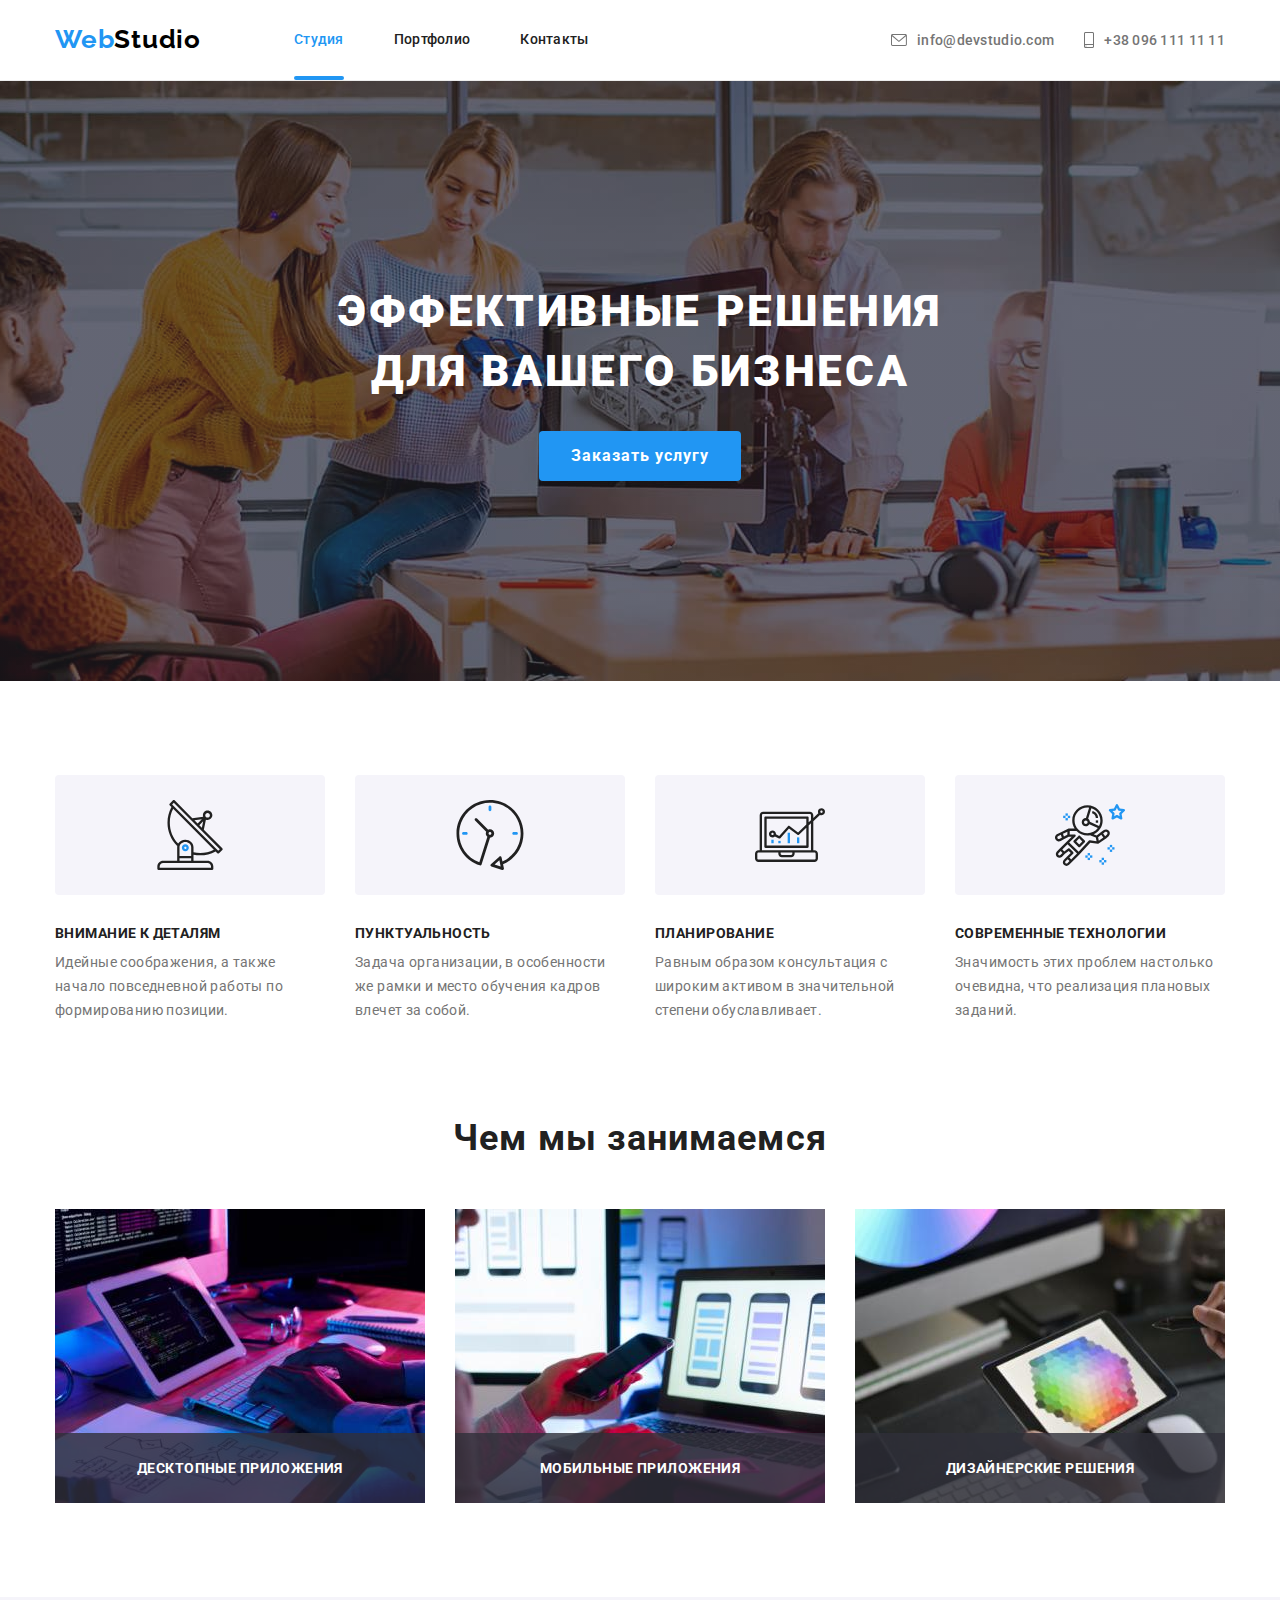
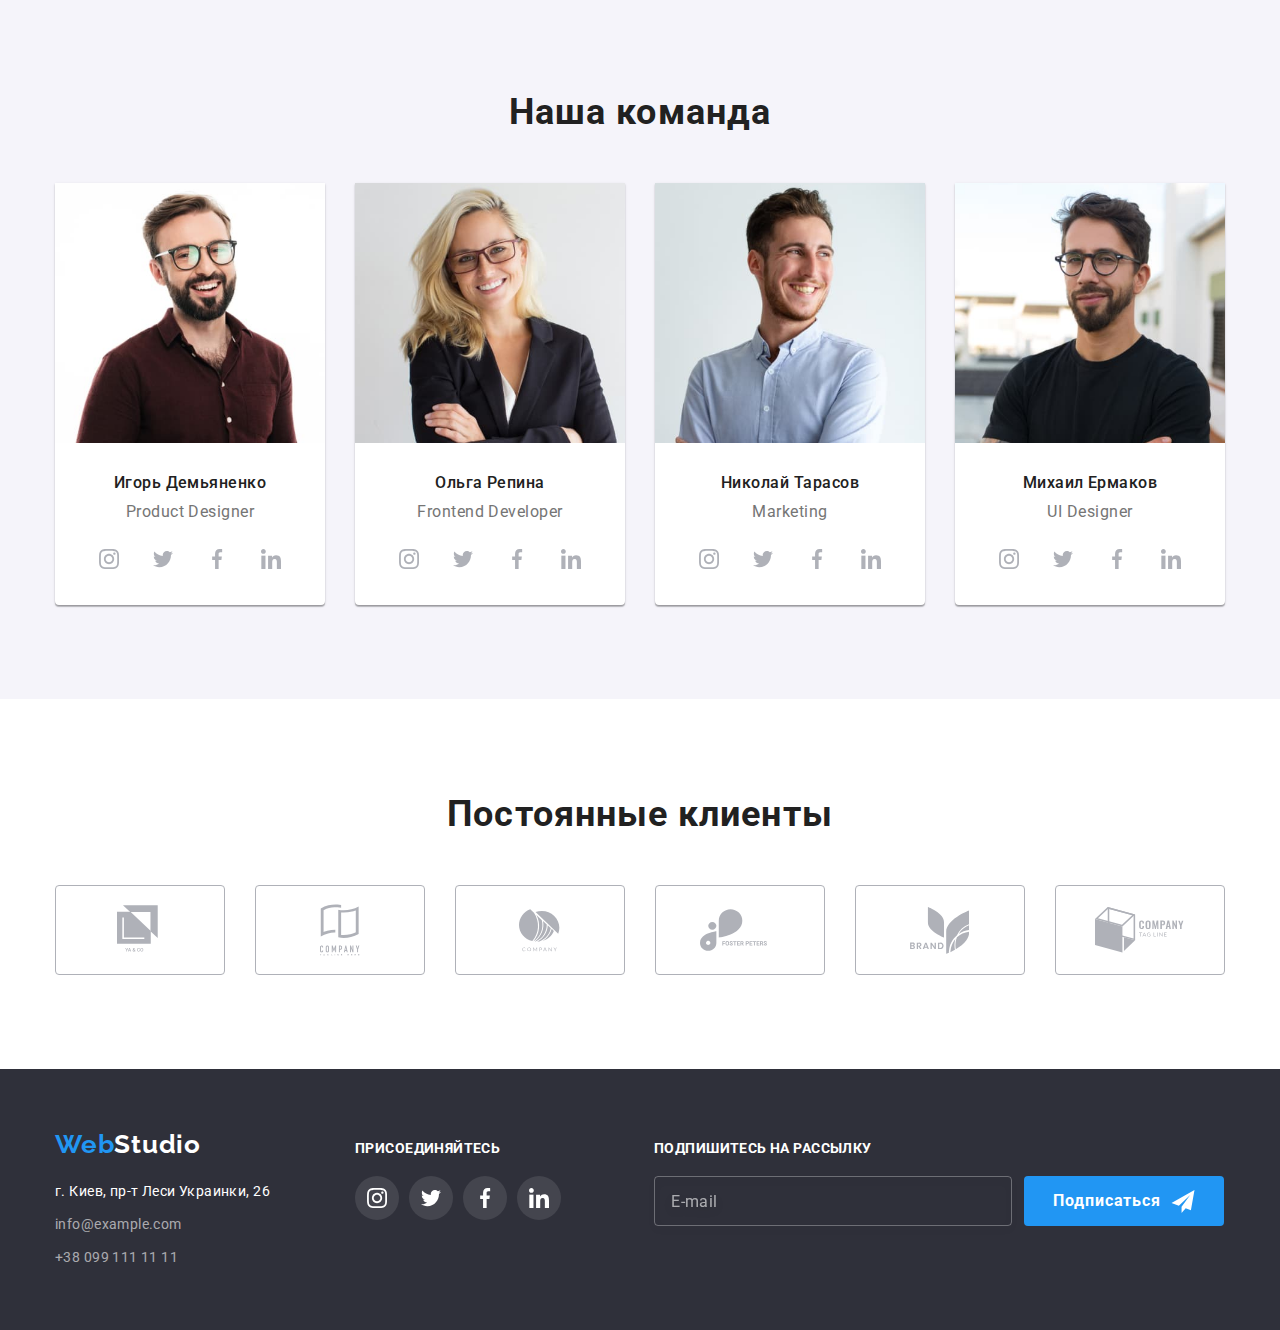
==== commit 61c2501e: "fix images bug" ====
--- a/index.html
+++ b/index.html
@@ -222,8 +222,7 @@
                   "
                   src="./images/avatar-igordemyanenko.jpg"
                   alt="фото Ігорь Демьяненко"
-                  width="100%"
-                  height="100%"
+                  width="450"
                 />
               </div>
               <div class="personal-cards__info">
@@ -283,7 +282,7 @@
             </li>
 
             <li class="personal-cards__item">
-              <div class="thumb">
+              <div class="personal-cards__thumb">
                 <img
                   class="personal-cards__photo"
                   srcset="
@@ -292,8 +291,7 @@
                   "
                   src="./images/avatar-olgarepina.jpg"
                   alt="фото Ольга Репина"
-                  width="100%"
-                  height="100%"
+                  width="450"
                 />
               </div>
               <div class="personal-cards__info">
@@ -353,7 +351,7 @@
             </li>
 
             <li class="personal-cards__item">
-              <div class="thumb">
+              <div class="personal-cards__thumb">
                 <img
                   class="personal-cards__photo"
                   srcset="
@@ -362,8 +360,7 @@
                   "
                   src="./images/avatar-nikolaytarasov.jpg"
                   alt="фото Николай Тарасов"
-                  width="100%"
-                  height="100%"
+                  width="450"
                 />
               </div>
               <div class="personal-cards__info">
@@ -423,7 +420,7 @@
             </li>
 
             <li class="personal-cards__item">
-              <div class="thumb">
+              <div class="personal-cards__thumb">
                 <img
                   class="personal-cards__photo"
                   srcset="
@@ -432,8 +429,7 @@
                   "
                   src="./images/avatar-mihailermakov.jpg"
                   alt="фото Михаил Ермаков"
-                  width="100%"
-                  height="100%"
+                  width="450"
                 />
               </div>
               <div class="personal-cards__info">
@@ -680,7 +676,6 @@
       <div class="modal">
         <button
           class="close-button"
-          0
           type="button"
           aria-label="Закрытие модального окна"
           data-modal-close
--- a/css/main.min.css
+++ b/css/main.min.css
@@ -1,2 +1,2 @@
-:root{--accent-color: #2196f3;--current-bg-color: #2196f3;--current-txt-color: #fff;--main-txt-color: #212121;--secondary-txt-color: #757575;--third-txt-color: rgba(255, 255, 255, 0.6);--main-bg-color: #fff;--secondary-bg-color: #2f303a;--third-bg-color: #f5f4fa;--main-font-name: 'Roboto';--main-font-family: sans-serif;--secondary-font-name: 'Raleway';--secondary-font-family: sans-serif;--delay: 250ms;--time-function: cubic-bezier(0.4, 0, 0.2, 1)}.visually-hidden{position:absolute;width:1px;height:1px;margin:-1px;border:0;padding:0;white-space:nowrap;-webkit-clip-path:inset(100%);clip-path:inset(100%);clip:rect(0 0 0 0);overflow:hidden}body{font-family:var(--main-font-name),var(--main-font-family);font-style:normal;letter-spacing:0.03em;color:var(--main-txt-color);background-color:var(--main-bg-color)}img{display:block;max-height:100%}*:focus{outline-width:1px;outline-style:dotted;outline-color:var(--accent-color)}.section{padding:60px 0}@media screen and (min-width: 1200px){.section{padding:94px 0}}.container{min-width:320px;margin-left:auto;margin-right:auto;padding-left:15px;padding-right:15px}@media screen and (min-width: 480px){.container{max-width:480px}}@media screen and (min-width: 768px){.container{max-width:768px}}@media screen and (min-width: 1200px){.container{max-width:1200px}}.logo{font-family:var(--secondary-font-name),var(--secondary-font-family);font-weight:700;font-size:24px;line-height:1.167;letter-spacing:0.03em;color:var(--accent-color);text-decoration:none}@media screen and (min-width: 1200px){.logo{font-size:26px;line-height:1.192}}.logo__studio--black{color:#000}.logo__studio--white{color:#fff}.social-networks{display:-webkit-box;display:-ms-flexbox;display:flex;-webkit-box-pack:center;-ms-flex-pack:center;justify-content:center;margin:0;padding:0;list-style:none}.social-networks__item:not(:first-child){margin-left:10px}.social-networks__icon{fill:currentColor}.social-networks__link--join-offer,.social-networks__link--personal-cards{display:-webkit-box;display:-ms-flexbox;display:flex;-webkit-box-pack:center;-ms-flex-pack:center;justify-content:center;-webkit-box-align:center;-ms-flex-align:center;align-items:center;width:44px;height:44px;border:none;border-radius:50%}.page-header{border-bottom:1px solid #ececec}.page-header__container{display:-webkit-box;display:-ms-flexbox;display:flex;padding-top:0;padding-bottom:0;-webkit-box-align:center;-ms-flex-align:center;align-items:center}.page-header__logo{margin-top:24px;margin-bottom:25px}.navigation__menu{display:-webkit-box;display:-ms-flexbox;display:flex;-webkit-box-pack:justify;-ms-flex-pack:justify;justify-content:space-between;-webkit-box-align:center;-ms-flex-align:center;align-items:center;margin-left:93px;width:100%}@media screen and (max-width: 767px){.navigation__menu{display:none}}.navigation__list{display:-webkit-box;display:-ms-flexbox;display:flex;margin:0;padding:0;list-style:none}.navigation__item:not(:first-child){margin-left:50px}.navigation__link{display:block;font-weight:500;font-size:14px;line-height:1.14;letter-spacing:0.02em;color:var(--main-txt-color);text-decoration:none;-webkit-transition:color var(--delay) var(--time-function);transition:color var(--delay) var(--time-function)}.navigation__link:hover,.navigation__link:focus{color:var(--accent-color)}.navigation__link--current{position:relative;color:var(--accent-color)}.navigation__link--current::after{position:absolute;left:0;bottom:0;-webkit-transform:translateY(calc(100% + 28px));transform:translateY(calc(100% + 28px));display:block;width:100%;height:4px;content:'';background-color:var(--accent-color);border-radius:2px}.communication{display:-webkit-box;display:-ms-flexbox;display:flex;-webkit-box-orient:vertical;-webkit-box-direction:normal;-ms-flex-direction:column;flex-direction:column;padding:0;list-style:none}@media screen and (min-width: 768px){.communication{margin:0 0 0 auto}}@media screen and (min-width: 1200px){.communication{-webkit-box-orient:horizontal;-webkit-box-direction:normal;-ms-flex-direction:row;flex-direction:row}}@media screen and (min-width: 768px){.communication__item:not(:first-child){margin-top:10px}}@media screen and (min-width: 1200px){.communication__item:not(:first-child){margin-top:0;margin-left:30px}}.communication__link{display:-webkit-box;display:-ms-flexbox;display:flex;-webkit-box-align:center;-ms-flex-align:center;align-items:center;font-weight:500;font-size:12px;line-height:1.167;letter-spacing:0.02em;color:var(--secondary-txt-color);text-decoration:none;-webkit-transition:color var(--delay) var(--time-function);transition:color var(--delay) var(--time-function)}@media screen and (min-width: 1200px){.communication__link{font-size:14px;line-height:1.143}}.communication__link:hover,.communication__link:focus{color:var(--accent-color)}.communication__icon{margin-right:8px;fill:currentColor}@media screen and (min-width: 1200px){.communication__icon{margin-right:10px}}@media screen and (max-width: 1199px){.communication__icon--mail{width:14px;height:10px}}@media screen and (max-width: 1199px){.communication__icon--smartphone{width:10px;height:14px}}.page-footer{padding-top:60px;padding-bottom:60px;background-color:var(--secondary-bg-color)}.page-footer__container{display:-webkit-box;display:-ms-flexbox;display:flex;-webkit-box-orient:vertical;-webkit-box-direction:normal;-ms-flex-direction:column;flex-direction:column;-webkit-box-align:center;-ms-flex-align:center;align-items:center}@media screen and (min-width: 768px){.page-footer__container{-webkit-box-orient:horizontal;-webkit-box-direction:normal;-ms-flex-direction:row;flex-direction:row;-ms-flex-wrap:wrap;flex-wrap:wrap;-webkit-box-align:baseline;-ms-flex-align:baseline;align-items:baseline;-ms-flex-pack:distribute;justify-content:space-around}}@media screen and (min-width: 1200px){.page-footer__container{-ms-flex-wrap:wrap;flex-wrap:wrap;-webkit-box-pack:start;-ms-flex-pack:start;justify-content:start}}@media screen and (max-width: 1199px){.sign-container--mobile{margin-top:60px}}@media screen and (max-width: 767px){.join-offer--mobile{margin-top:60px}}.address-container{text-align:center}@media screen and (min-width: 1200px){.address-container{margin-right:85px;text-align:start}}.page-footer__logo{display:inline-block;margin-bottom:20px}.address{font-style:normal;font-weight:400;font-size:14px;line-height:1.714;letter-spacing:0.03em;text-align:center;color:var(--current-txt-color)}@media screen and (min-width: 1200px){.address{text-align:start}}.address__list{margin:0;padding:0;list-style:none}.address__item{margin-top:8px}@media screen and (min-width: 1200px){.address__item{margin-top:9px}}.address__link{font-weight:400;font-size:14px;line-height:1.714;letter-spacing:0.03em;color:var(--third-txt-color);text-decoration:none;-webkit-transition:color var(--delay) var(--time-function);transition:color var(--delay) var(--time-function)}.address__link:hover,.address__link:focus{color:var(--accent-color)}@media screen and (min-width: 1200px){.join-offer{margin-right:93px}}.join-offer__title{margin-top:0;margin-bottom:20px;font-weight:400;font-size:14px;line-height:1.143;letter-spacing:0.03em;text-align:center;text-transform:uppercase;color:var(--current-txt-color)}@media screen and (min-width: 1200px){.join-offer__title{text-align:start}}.social-networks__link--join-offer{color:var(--current-txt-color);background-color:rgba(255,255,255,0.1);-webkit-transition:background-color var(--delay) var(--time-function);transition:background-color var(--delay) var(--time-function)}.social-networks__link--join-offer:hover,.social-networks__link--join-offer:focus{background-color:var(--accent-color)}.social-networks__link--join-offer:focus{outline:none}@media screen and (max-width: 1199px){.sign-container{width:100%}}.sign-container__title{margin-top:0;margin-bottom:20px;font-weight:400;font-size:14px;line-height:1.143;letter-spacing:0.03em;text-align:center;text-transform:uppercase;color:var(--current-txt-color)}@media screen and (min-width: 1200px){.sign-container__title{text-align:start}}.sign-form{display:-webkit-box;display:-ms-flexbox;display:flex;-webkit-box-orient:vertical;-webkit-box-direction:normal;-ms-flex-direction:column;flex-direction:column;-webkit-box-align:center;-ms-flex-align:center;align-items:center}@media screen and (min-width: 1200px){.sign-form{-webkit-box-orient:horizontal;-webkit-box-direction:normal;-ms-flex-direction:row;flex-direction:row;-webkit-box-pack:justify;-ms-flex-pack:justify;justify-content:space-between}}.sign-form__email{padding-left:16px;padding-right:16px;width:100%;height:50px;font-weight:400;font-size:16px;line-height:1.25;letter-spacing:0.03em;color:var(--current-txt-color);background-color:transparent;border:1px solid rgba(255,255,255,0.3);-webkit-filter:drop-shadow(0px 4px 4px rgba(0,0,0,0.15));filter:drop-shadow(0px 4px 4px rgba(0,0,0,0.15));border-radius:4px;-webkit-transition:border-color var(--delay) var(--time-function);transition:border-color var(--delay) var(--time-function)}@media screen and (min-width: 480px){.sign-form__email{width:450px}}@media screen and (min-width: 1200px){.sign-form__email{width:358px}}.sign-form__email::-webkit-input-placeholder{color:var(--third-txt-color)}.sign-form__email:-ms-input-placeholder{color:var(--third-txt-color)}.sign-form__email::-ms-input-placeholder{color:var(--third-txt-color)}.sign-form__email::placeholder{color:var(--third-txt-color)}.sign-form__email:hover{border-color:var(--accent-color)}.sign-button{display:-webkit-box;display:-ms-flexbox;display:flex;-webkit-box-pack:center;-ms-flex-pack:center;justify-content:center;-webkit-box-align:center;-ms-flex-align:center;align-items:center;margin-top:20px;padding:0;width:200px;height:50px;font-weight:700;font-size:16px;line-height:1.875px;letter-spacing:0.06em;color:var(--current-txt-color);background-color:var(--current-bg-color);border:none;border-radius:4px;cursor:pointer;-webkit-transition:-webkit-box-shadow var(--delay) var(--time-function);transition:-webkit-box-shadow var(--delay) var(--time-function);transition:box-shadow var(--delay) var(--time-function);transition:box-shadow var(--delay) var(--time-function), -webkit-box-shadow var(--delay) var(--time-function)}@media screen and (min-width: 1200px){.sign-button{margin-top:0;margin-left:12px}}.sign-button:hover{-webkit-box-shadow:0px 4px 4px rgba(0,0,0,0.15);box-shadow:0px 4px 4px rgba(0,0,0,0.15)}.sign-button__icon{margin-left:10px;fill:currentcolor}.section-hero{padding:0px}.section-hero__thumb{width:100%;height:100%;margin-left:auto;margin-right:auto;padding:118px 0;background-color:#c4c4c4;background-image:-webkit-gradient(linear, left top, right top, from(rgba(47,48,58,0.4)), to(rgba(47,48,58,0.4))),url("../images/img-bg-hero-480x400.jpg");background-image:linear-gradient(to right, rgba(47,48,58,0.4), rgba(47,48,58,0.4)),url("../images/img-bg-hero-480x400.jpg");background-size:cover;background-position:center;background-repeat:no-repeat}@media screen and (max-width: 386px){.section-hero__thumb{padding:97px 0}}@media screen and (max-width: 347px){.section-hero__thumb{padding:76px 0}}@media (min-device-pixel-ratio: 2), (-webkit-min-device-pixel-ratio: 2), (min-resolution: 192dpi), (min-resolution: 2dppx){.section-hero__thumb{background-image:-webkit-gradient(linear, left top, right top, from(rgba(47,48,58,0.4)), to(rgba(47,48,58,0.4))),url("../images/img-bg-hero-480x400@2x.jpg");background-image:linear-gradient(to right, rgba(47,48,58,0.4), rgba(47,48,58,0.4)),url("../images/img-bg-hero-480x400@2x.jpg")}}@media screen and (min-width: 480px){.section-hero__thumb{background-image:-webkit-gradient(linear, left top, right top, from(rgba(47,48,58,0.4)), to(rgba(47,48,58,0.4))),url("../images/img-bg-hero-768x400.jpg");background-image:linear-gradient(to right, rgba(47,48,58,0.4), rgba(47,48,58,0.4)),url("../images/img-bg-hero-768x400.jpg")}}@media screen and (min-width: 480px) and (min-device-pixel-ratio: 2), screen and (min-width: 480px) and (-webkit-min-device-pixel-ratio: 2), screen and (min-width: 480px) and (min-resolution: 192dpi), screen and (min-width: 480px) and (min-resolution: 2dppx){.section-hero__thumb{background-image:-webkit-gradient(linear, left top, right top, from(rgba(47,48,58,0.4)), to(rgba(47,48,58,0.4))),url("../images/img-bg-hero-768x400@2x.jpg");background-image:linear-gradient(to right, rgba(47,48,58,0.4), rgba(47,48,58,0.4)),url("../images/img-bg-hero-768x400@2x.jpg")}}@media screen and (min-width: 768px){.section-hero__thumb{background-image:-webkit-gradient(linear, left top, right top, from(rgba(47,48,58,0.4)), to(rgba(47,48,58,0.4))),url("../images/img-bg-hero-1600x600.jpg");background-image:linear-gradient(to right, rgba(47,48,58,0.4), rgba(47,48,58,0.4)),url("../images/img-bg-hero-1600x600.jpg")}}@media screen and (min-width: 768px) and (min-device-pixel-ratio: 2), screen and (min-width: 768px) and (-webkit-min-device-pixel-ratio: 2), screen and (min-width: 768px) and (min-resolution: 192dpi), screen and (min-width: 768px) and (min-resolution: 2dppx){.section-hero__thumb{background-image:-webkit-gradient(linear, left top, right top, from(rgba(47,48,58,0.4)), to(rgba(47,48,58,0.4))),url("../images/img-bg-hero-1600x600@2x.jpg");background-image:linear-gradient(to right, rgba(47,48,58,0.4), rgba(47,48,58,0.4)),url("../images/img-bg-hero-1600x600@2x.jpg")}}@media screen and (min-width: 1200px){.section-hero__thumb{padding:200px 0;max-width:1600px;background-size:cover}}.section-hero__title{margin-top:0;margin-bottom:30px;font-weight:900;font-size:26px;line-height:1.615;letter-spacing:0.06em;color:var(--current-txt-color);text-align:center;text-transform:uppercase}@media screen and (min-width: 1200px){.section-hero__title{font-size:44px;line-height:1.364}}.section-hero__button{display:block;margin-left:auto;margin-right:auto;padding:10px 32px;font-weight:700;font-size:16px;line-height:1.875;letter-spacing:0.06em;color:var(--current-txt-color);text-align:center;background-color:var(--current-bg-color);border:none;border-radius:4px;-webkit-box-sizing:border-box;box-sizing:border-box;cursor:pointer;-webkit-transition:-webkit-box-shadow var(--delay) var(--time-function);transition:-webkit-box-shadow var(--delay) var(--time-function);transition:box-shadow var(--delay) var(--time-function);transition:box-shadow var(--delay) var(--time-function), -webkit-box-shadow var(--delay) var(--time-function)}.section-hero__button:hover,.section-hero__button:focus{-webkit-box-shadow:0px 4px 4px rgba(0,0,0,0.15);box-shadow:0px 4px 4px rgba(0,0,0,0.15)}@media screen and (min-width: 1200px){.section-advantages{padding-bottom:0}}.advantage{margin:0;padding:0;list-style:none}@media screen and (min-width: 768px){.advantage{display:-webkit-box;display:-ms-flexbox;display:flex;-ms-flex-wrap:wrap;flex-wrap:wrap;margin-top:calc(-1 * 30px);margin-left:calc(-1 * 30px)}}.advantage__item{width:100%}.advantage__item:not(:first-child){margin-top:30px}@media screen and (min-width: 768px){.advantage__item{margin-top:30px;margin-left:30px;width:354px}}@media screen and (min-width: 1200px){.advantage__item{width:270px}}.advantage__container{display:-webkit-box;display:-ms-flexbox;display:flex;-webkit-box-pack:center;-ms-flex-pack:center;justify-content:center;-webkit-box-align:center;-ms-flex-align:center;align-items:center;margin-bottom:30px;height:120px;width:100%;background-color:var(--third-bg-color);border-radius:4px;border:none}@media screen and (min-width: 768px){.advantage__container{width:354px}}@media screen and (min-width: 1200px){.advantage__container{width:270px}}.advantage__title{margin-top:0;margin-bottom:10px;font-weight:700;font-size:14px;line-height:1.143;letter-spacing:0.03em;text-transform:uppercase}@media screen and (max-width: 480px){.advantage__title{text-align:center}}.advantage__description{margin-top:0;margin-bottom:0;font-weight:400;font-size:14px;line-height:1.714;letter-spacing:0.03em;color:var(--secondary-txt-color)}@media screen and (max-width: 1199px){.section-case{display:none}}.section-case__title{margin-top:0;margin-bottom:50px;font-weight:700;font-size:36px;line-height:1.167;letter-spacing:0.03em;text-align:center}.section-case__list{display:-webkit-box;display:-ms-flexbox;display:flex;-webkit-box-pack:justify;-ms-flex-pack:justify;justify-content:space-between;margin:0;padding:0;list-style:none}.section-case__item{position:relative}.section-case__description{position:absolute;left:0;bottom:0;display:inline-block;margin:0;padding-top:27px;padding-bottom:27px;width:100%;font-weight:700;font-size:14px;line-height:1.143;letter-spacing:0.03em;text-transform:uppercase;text-align:center;color:var(--current-txt-color);background:rgba(47,48,58,0.8)}.section-team{background-color:var(--third-bg-color)}.section-team__title{margin-top:0;margin-bottom:30px;font-weight:700;font-size:28px;line-height:1.179;letter-spacing:0.03em;text-align:center}@media screen and (min-width: 1200px){.section-team__title{margin-bottom:50px;font-size:36px;line-height:1.167}}.personal-cards{--person-set-gap: 30px;margin:0;padding:0;list-style:none}@media screen and (min-width: 768px){.personal-cards{display:-webkit-box;display:-ms-flexbox;display:flex;-ms-flex-wrap:wrap;flex-wrap:wrap;margin-top:calc(-1 * var(--person-set-gap));margin-left:calc(-1 * var(--person-set-gap))}}.personal-cards__item{background-color:#fff;border-radius:0px 0px 4px 4px;-webkit-box-shadow:0px 1px 3px rgba(0,0,0,0.12),0px 1px 1px rgba(0,0,0,0.14),0px 2px 1px rgba(0,0,0,0.2);box-shadow:0px 1px 3px rgba(0,0,0,0.12),0px 1px 1px rgba(0,0,0,0.14),0px 2px 1px rgba(0,0,0,0.2)}.personal-cards__item:not(:first-child){margin-top:var(--person-set-gap)}@media screen and (min-width: 768px){.personal-cards__item{-ms-flex-preferred-size:calc((100% - 2 * var(--person-set-gap)) / 2);flex-basis:calc((100% - 2 * var(--person-set-gap)) / 2);margin-top:var(--person-set-gap);margin-left:var(--person-set-gap)}}@media screen and (min-width: 1200px){.personal-cards__item{-ms-flex-preferred-size:calc((100% - 4 * var(--person-set-gap)) / 4);flex-basis:calc((100% - 4 * var(--person-set-gap)) / 4)}}@media screen and (min-width: 768px){.personal-cards__thumb{height:374px}}@media screen and (min-width: 1200px){.personal-cards__thumb{height:260px}}.personal-cards__photo{-o-object-fit:cover;object-fit:cover}.personal-cards__info{padding:30px 6px 24px 6px}@media screen and (min-width: 1200){.personal-cards__info{padding:30px 6px}}.personal-cards__name{margin-top:0;margin-bottom:10px;font-weight:500;font-size:16px;line-height:1.19;text-align:center}.personal-cards__position{margin-top:0;margin-bottom:16px;font-weight:400;font-size:16px;line-height:1.19;color:var(--secondary-txt-color);text-align:center}.social-networks__link--personal-cards{color:#afb1b8;background-color:transparent;-webkit-transition:background-color var(--delay) var(--time-function),color var(--delay) var(--time-function);transition:background-color var(--delay) var(--time-function),color var(--delay) var(--time-function)}.social-networks__link--personal-cards:hover,.social-networks__link--personal-cards:focus{color:var(--current-txt-color);background-color:var(--accent-color)}.social-networks__link--personal-cards:focus{outline:none}.clients__title{margin-top:0;margin-bottom:30px;font-weight:700;font-size:28px;line-height:1.179;letter-spacing:0.03em;text-align:center}@media screen and (min-width: 1200px){.clients__title{margin-bottom:50px;font-size:36px;line-height:1.167}}.clients{--clients-gap: 30px;display:-webkit-box;display:-ms-flexbox;display:flex;-ms-flex-wrap:wrap;flex-wrap:wrap;margin-bottom:0;padding:0;margin-top:calc(-1 * var(--clients-gap));margin-left:calc(-1 * var(--clients-gap));list-style:none}.clients__item{display:-webkit-box;display:-ms-flexbox;display:flex;margin-top:var(--clients-gap);margin-left:var(--clients-gap);-ms-flex-preferred-size:calc((100% - 2 * var(--clients-gap)) / 2);flex-basis:calc((100% - 2 * var(--clients-gap)) / 2);height:90px}@media screen and (min-width: 768px){.clients__item{-ms-flex-preferred-size:calc((100% - 2 * var(--clients-gap)) / 2);flex-basis:calc((100% - 2 * var(--clients-gap)) / 2)}}@media screen and (min-width: 1200px){.clients__item{-ms-flex-preferred-size:calc((100% - 6 * var(--clients-gap)) / 6);flex-basis:calc((100% - 6 * var(--clients-gap)) / 6)}}.clients__link{display:-webkit-box;display:-ms-flexbox;display:flex;-webkit-box-pack:center;-ms-flex-pack:center;justify-content:center;-webkit-box-align:center;-ms-flex-align:center;align-items:center;width:100%;height:100%;color:#afb1b8;background-color:transparent;border-radius:4px;border:1px solid #afb1b8;-webkit-transition:color var(--delay) var(--time-function),border-color var(--delay) var(--time-function);transition:color var(--delay) var(--time-function),border-color var(--delay) var(--time-function)}.clients__link:hover,.clients__link:focus{color:var(--accent-color);border-color:var(--accent-color)}.clients__link:focus{outline:none}.clients__icon{fill:currentColor}.section-portfolio__button-list{display:-webkit-box;display:-ms-flexbox;display:flex;-webkit-box-pack:left;-ms-flex-pack:left;justify-content:left;-ms-flex-wrap:wrap;flex-wrap:wrap;margin-top:-15px;margin-bottom:40px;padding-left:0;list-style:none}@media screen and (min-width: 768px){.section-portfolio__button-list{-webkit-box-pack:center;-ms-flex-pack:center;justify-content:center;margin-top:0;margin-bottom:30px}}@media screen and (min-width: 1200px){.section-portfolio__button-list{margin-bottom:50px}}.section-portfolio__button-item:not(:last-child){margin-right:8px}@media screen and (max-width: 767px){.section-portfolio__button-item{margin-top:15px}}.section-portfolio__button{padding:6px 22px;font-weight:500;font-size:16px;line-height:1.625;letter-spacing:0.03em;color:var(--main-txt-color);text-align:center;background-color:var(--third-bg-color);border-style:none;border-radius:4px;-webkit-box-shadow:none;box-shadow:none;cursor:pointer;-webkit-transition:background-color var(--delay) var(--time-function),color var(--delay) var(--time-function),-webkit-box-shadow var(--delay) var(--time-function);transition:background-color var(--delay) var(--time-function),color var(--delay) var(--time-function),-webkit-box-shadow var(--delay) var(--time-function);transition:background-color var(--delay) var(--time-function),color var(--delay) var(--time-function),box-shadow var(--delay) var(--time-function);transition:background-color var(--delay) var(--time-function),color var(--delay) var(--time-function),box-shadow var(--delay) var(--time-function),-webkit-box-shadow var(--delay) var(--time-function)}.section-portfolio__button:hover,.section-portfolio__button:focus{color:var(--current-txt-color);background-color:var(--current-bg-color);-webkit-box-shadow:0px 3px 1px rgba(0,0,0,0.1),0px 1px 2px rgba(0,0,0,0.08),0px 2px 2px rgba(0,0,0,0.12);box-shadow:0px 3px 1px rgba(0,0,0,0.1),0px 1px 2px rgba(0,0,0,0.08),0px 2px 2px rgba(0,0,0,0.12)}.section-portfolio__work-list{--card-set-gap: 30px;margin:0;padding:0;list-style:none}@media screen and (min-width: 768px){.section-portfolio__work-list{display:-webkit-box;display:-ms-flexbox;display:flex;-ms-flex-wrap:wrap;flex-wrap:wrap;margin-top:calc(-1 * var(--card-set-gap));margin-left:calc(-1 * var(--card-set-gap))}}.card{background-color:#fff}.card:not(:first-child){margin-top:var(--card-set-gap)}@media screen and (min-width: 768px){.card{-ms-flex-preferred-size:calc((100% - 2 * var(--card-set-gap)) / 2);flex-basis:calc((100% - 2 * var(--card-set-gap)) / 2);margin-top:var(--card-set-gap);margin-left:var(--card-set-gap)}}@media screen and (min-width: 1200px){.card{-ms-flex-preferred-size:calc((100% - 3 * var(--card-set-gap)) / 3);flex-basis:calc((100% - 3 * var(--card-set-gap)) / 3)}}.card__link{display:block;text-decoration:none;outline:none;-webkit-transition:-webkit-box-shadow var(--delay) var(--time-function);transition:-webkit-box-shadow var(--delay) var(--time-function);transition:box-shadow var(--delay) var(--time-function);transition:box-shadow var(--delay) var(--time-function), -webkit-box-shadow var(--delay) var(--time-function)}.card__link:hover,.card__link:focus{-webkit-box-shadow:0px 1px 1px rgba(0,0,0,0.12),0px 4px 4px rgba(0,0,0,0.06),1px 4px 6px rgba(0,0,0,0.16);box-shadow:0px 1px 1px rgba(0,0,0,0.12),0px 4px 4px rgba(0,0,0,0.06),1px 4px 6px rgba(0,0,0,0.16)}.card__thumb{position:relative;overflow:hidden;max-height:294px}.card__photo{max-width:480px;-o-object-fit:cover;object-fit:cover}@media screen and (min-width: 768px){.card__photo{max-width:354px}}@media screen and (min-width: 1200px){.card__photo{max-width:370px}}.card__overlay{position:absolute;top:0;left:0;-webkit-transform:translateY(100%);transform:translateY(100%);-webkit-transition:-webkit-transform var(--delay) var(--time-function);transition:-webkit-transform var(--delay) var(--time-function);transition:transform var(--delay) var(--time-function);transition:transform var(--delay) var(--time-function), -webkit-transform var(--delay) var(--time-function);display:-webkit-box;display:-ms-flexbox;display:flex;-webkit-box-align:center;-ms-flex-align:center;align-items:center;width:100%;height:100%;padding:24px 24px;background-color:var(--current-bg-color);opacity:0.9}.card__link:hover .card__overlay,.card__link:focus .card__overlay{-webkit-transform:translateY(0);transform:translateY(0)}.card__describe{margin:0;font-weight:400;font-size:18px;line-height:1.556;letter-spacing:0.03em;color:var(--current-txt-color)}.card__link{display:-webkit-box;display:-ms-flexbox;display:flex;-webkit-box-orient:vertical;-webkit-box-direction:normal;-ms-flex-direction:column;flex-direction:column;height:100%}.card__info-container{-webkit-box-flex:1;-ms-flex-positive:1;flex-grow:1;padding:20px 24px;border:1px solid #eee;border-top:none}.card__title{margin-top:0;margin-bottom:4px;font-weight:700;font-size:18px;line-height:2;letter-spacing:0.06em;color:var(--main-txt-color)}.card__type{margin:0;font-weight:400;font-size:16px;line-height:1.875;letter-spacing:0.03em;color:var(--secondary-txt-color)}.backdrop{position:fixed;top:0;left:0;width:100vw;height:100vh;background-color:rgba(0,0,0,0.2);opacity:1;-webkit-transition:opacity var(--delay) var(--time-function);transition:opacity var(--delay) var(--time-function)}.backdrop.is-hidden{visibility:hidden;opacity:0;pointer-events:none}.modal{position:absolute;top:50%;left:50%;-webkit-transform:translate(-50%, -50%) scale(1);transform:translate(-50%, -50%) scale(1);width:calc(100% - 30px);padding:40px;background-color:var(--main-bg-color);-webkit-box-shadow:0px 1px 3px rgba(0,0,0,0.12),0px 1px 1px rgba(0,0,0,0.14),0px 2px 1px rgba(0,0,0,0.2);box-shadow:0px 1px 3px rgba(0,0,0,0.12),0px 1px 1px rgba(0,0,0,0.14),0px 2px 1px rgba(0,0,0,0.2);border-radius:4px;-webkit-transition:-webkit-transform var(--delay) var(--time-function);transition:-webkit-transform var(--delay) var(--time-function);transition:transform var(--delay) var(--time-function);transition:transform var(--delay) var(--time-function), -webkit-transform var(--delay) var(--time-function)}@media screen and (min-width: 480px){.modal{width:450px}}@media screen and (min-width: 1200px){.modal{width:528px}}.backdrop.is-hidden .modal{-webkit-transform:translate(-50%, -50%) scale(0.8);transform:translate(-50%, -50%) scale(0.8)}.close-button{position:absolute;top:0;right:0;-webkit-transform:translate(-8px, 8px);transform:translate(-8px, 8px);display:-webkit-box;display:-ms-flexbox;display:flex;-webkit-box-pack:center;-ms-flex-pack:center;justify-content:center;-webkit-box-align:center;-ms-flex-align:center;align-items:center;padding:0;width:30px;height:30px;color:#000;background-color:transparent;border:1px solid rgba(0,0,0,0.1);border-radius:50%;-webkit-transition:color var(--delay) var(--time-function);transition:color var(--delay) var(--time-function)}.close-button:hover,.close-button:focus{color:var(--accent-color)}.close-button__icon{fill:currentColor}.modal__title{margin-top:0;margin-bottom:12px;font-weight:700;font-size:20px;line-height:1.5;text-align:center;letter-spacing:0.03em}@media screen and (min-width: 1200px){.modal__title{line-height:1.15}}.submit-button{display:block;margin:30px auto 0;padding:0;width:200px;height:50px;font-weight:700;font-size:16px;line-height:1.875;letter-spacing:0.06em;color:var(--current-txt-color);background-color:var(--current-bg-color);border:none;border-radius:4px;-webkit-box-shadow:none;box-shadow:none;-webkit-transition:background-color var(--delay) var(--time-function),-webkit-box-shadow var(--delay) var(--time-function);transition:background-color var(--delay) var(--time-function),-webkit-box-shadow var(--delay) var(--time-function);transition:background-color var(--delay) var(--time-function),box-shadow var(--delay) var(--time-function);transition:background-color var(--delay) var(--time-function),box-shadow var(--delay) var(--time-function),-webkit-box-shadow var(--delay) var(--time-function)}.submit-button:hover,.submit-button:focus{background-color:#188ce8;-webkit-box-shadow:0px 4px 4px rgba(0,0,0,0.15);box-shadow:0px 4px 4px rgba(0,0,0,0.15)}.modal-form__label{display:block;margin-bottom:4px;font-weight:400;font-size:12px;line-height:1.167;letter-spacing:0.01em;color:var(--secondary-txt-color)}.modal-form__container{position:relative;margin-bottom:10px}.modal-form__input{padding:12px 16px 12px 42px;width:100%;height:40px;font-weight:400;font-size:14px;line-height:1.714;letter-spacing:0.03em;color:var(--secondary-txt-color);border:1px solid rgba(33,33,33,0.2);border-radius:4px;-webkit-transition:color var(--delay) var(--time-function),border-color var(--delay) var(--time-function);transition:color var(--delay) var(--time-function),border-color var(--delay) var(--time-function)}.modal-form__container:hover .modal-form__input,.modal-form__container:focus-within .modal-form__input{border-color:var(--accent-color)}.modal-form__icon{position:absolute;top:50%;left:12px;-webkit-transform:translateY(-50%);transform:translateY(-50%);-webkit-transition:fill var(--delay) var(--time-function);transition:fill var(--delay) var(--time-function)}.modal-form__container:hover .modal-form__icon,.modal-form__container:focus-within .modal-form__icon{fill:var(--accent-color)}.modal-form__textarea{display:block;padding:12px 16px;width:100%;height:120px;resize:none;font-weight:400;font-size:14px;line-height:1.714;letter-spacing:0.03em;color:var(--secondary-txt-color);border:1px solid rgba(33,33,33,0.2);border-radius:4px;-webkit-transition:color var(--delay) var(--time-function),border-color var(--delay) var(--time-function);transition:color var(--delay) var(--time-function),border-color var(--delay) var(--time-function)}.modal-form__textarea::-webkit-input-placeholder{font-weight:400;font-size:12px;line-height:1.167;letter-spacing:0.01em;color:rgba(117,117,117,0.5)}.modal-form__textarea:-ms-input-placeholder{font-weight:400;font-size:12px;line-height:1.167;letter-spacing:0.01em;color:rgba(117,117,117,0.5)}.modal-form__textarea::-ms-input-placeholder{font-weight:400;font-size:12px;line-height:1.167;letter-spacing:0.01em;color:rgba(117,117,117,0.5)}.modal-form__textarea::placeholder{font-weight:400;font-size:12px;line-height:1.167;letter-spacing:0.01em;color:rgba(117,117,117,0.5)}.modal-form__container:hover .modal-form__textarea,.modal-form__container:focus-within .modal-form__textarea{border-color:var(--accent-color)}.modal-form__checkbox-label{display:-webkit-box;display:-ms-flexbox;display:flex;-webkit-box-pack:center;-ms-flex-pack:center;justify-content:center;-webkit-box-align:center;-ms-flex-align:center;align-items:center;-moz-user-select:none;-ms-user-select:none;-o-user-select:none;-webkit-user-select:none;user-select:none;margin-top:20px;font-weight:400;font-size:12px;line-height:1.167;letter-spacing:0.03em;color:var(--secondary-txt-color);text-align:center}@media screen and (mai-width: 1200px){.modal-form__checkbox-label{font-size:14px;line-height:1.714}}.modal-form__checkbox-link{color:var(--accent-color);-webkit-text-decoration-line:underline;text-decoration-line:underline}.modal-form__checkbox-icon{margin-right:8px;min-width:16px;height:15px;fill:var(--accent-color);background-color:transparent;border:2px solid black;border-radius:2px;-webkit-transition:border-color var(--delay) var(--time-function);transition:border-color var(--delay) var(--time-function);cursor:pointer}.modal-form__checkbox-input:checked+.modal-form__checkbox-icon{border:none}.modal-form__checkbox-icon:hover{border-color:var(--accent-color)}.modal-form__checkbox-input:focus+.modal-form__checkbox-icon{border-color:var(--accent-color);outline:0.5px dotted}.checkbox-icon__source{display:none}.modal-form__checkbox-input:checked+.modal-form__checkbox-icon .checkbox-icon__source{display:block}
+:root{--accent-color: #2196f3;--current-bg-color: #2196f3;--current-txt-color: #fff;--main-txt-color: #212121;--secondary-txt-color: #757575;--third-txt-color: rgba(255, 255, 255, 0.6);--main-bg-color: #fff;--secondary-bg-color: #2f303a;--third-bg-color: #f5f4fa;--main-font-name: 'Roboto';--main-font-family: sans-serif;--secondary-font-name: 'Raleway';--secondary-font-family: sans-serif;--delay: 250ms;--time-function: cubic-bezier(0.4, 0, 0.2, 1)}.visually-hidden{position:absolute;width:1px;height:1px;margin:-1px;border:0;padding:0;white-space:nowrap;-webkit-clip-path:inset(100%);clip-path:inset(100%);clip:rect(0 0 0 0);overflow:hidden}body{font-family:var(--main-font-name),var(--main-font-family);font-style:normal;letter-spacing:0.03em;color:var(--main-txt-color);background-color:var(--main-bg-color)}img{display:block;max-height:100%}*:focus{outline-width:1px;outline-style:dotted;outline-color:var(--accent-color)}.section{padding:60px 0}@media screen and (min-width: 1200px){.section{padding:94px 0}}.container{min-width:320px;margin-left:auto;margin-right:auto;padding-left:15px;padding-right:15px}@media screen and (min-width: 480px){.container{max-width:480px}}@media screen and (min-width: 768px){.container{max-width:768px}}@media screen and (min-width: 1200px){.container{max-width:1200px}}.logo{font-family:var(--secondary-font-name),var(--secondary-font-family);font-weight:700;font-size:24px;line-height:1.167;letter-spacing:0.03em;color:var(--accent-color);text-decoration:none}@media screen and (min-width: 1200px){.logo{font-size:26px;line-height:1.192}}.logo__studio--black{color:#000}.logo__studio--white{color:#fff}.social-networks{display:-webkit-box;display:-ms-flexbox;display:flex;-webkit-box-pack:center;-ms-flex-pack:center;justify-content:center;margin:0;padding:0;list-style:none}.social-networks__item:not(:first-child){margin-left:10px}.social-networks__icon{fill:currentColor}.social-networks__link--join-offer,.social-networks__link--personal-cards{display:-webkit-box;display:-ms-flexbox;display:flex;-webkit-box-pack:center;-ms-flex-pack:center;justify-content:center;-webkit-box-align:center;-ms-flex-align:center;align-items:center;width:44px;height:44px;border:none;border-radius:50%}.page-header{border-bottom:1px solid #ececec}.page-header__container{display:-webkit-box;display:-ms-flexbox;display:flex;padding-top:0;padding-bottom:0;-webkit-box-align:center;-ms-flex-align:center;align-items:center}.page-header__logo{margin-top:24px;margin-bottom:25px}.navigation__menu{display:-webkit-box;display:-ms-flexbox;display:flex;-webkit-box-pack:justify;-ms-flex-pack:justify;justify-content:space-between;-webkit-box-align:center;-ms-flex-align:center;align-items:center;margin-left:93px;width:100%}@media screen and (max-width: 767px){.navigation__menu{display:none}}.navigation__list{display:-webkit-box;display:-ms-flexbox;display:flex;margin:0;padding:0;list-style:none}.navigation__item:not(:first-child){margin-left:50px}.navigation__link{display:block;font-weight:500;font-size:14px;line-height:1.14;letter-spacing:0.02em;color:var(--main-txt-color);text-decoration:none;-webkit-transition:color var(--delay) var(--time-function);transition:color var(--delay) var(--time-function)}.navigation__link:hover,.navigation__link:focus{color:var(--accent-color)}.navigation__link--current{position:relative;color:var(--accent-color)}.navigation__link--current::after{position:absolute;left:0;bottom:0;-webkit-transform:translateY(calc(100% + 28px));transform:translateY(calc(100% + 28px));display:block;width:100%;height:4px;content:'';background-color:var(--accent-color);border-radius:2px}.communication{display:-webkit-box;display:-ms-flexbox;display:flex;-webkit-box-orient:vertical;-webkit-box-direction:normal;-ms-flex-direction:column;flex-direction:column;padding:0;list-style:none}@media screen and (min-width: 768px){.communication{margin:0 0 0 auto}}@media screen and (min-width: 1200px){.communication{-webkit-box-orient:horizontal;-webkit-box-direction:normal;-ms-flex-direction:row;flex-direction:row}}@media screen and (min-width: 768px){.communication__item:not(:first-child){margin-top:10px}}@media screen and (min-width: 1200px){.communication__item:not(:first-child){margin-top:0;margin-left:30px}}.communication__link{display:-webkit-box;display:-ms-flexbox;display:flex;-webkit-box-align:center;-ms-flex-align:center;align-items:center;font-weight:500;font-size:12px;line-height:1.167;letter-spacing:0.02em;color:var(--secondary-txt-color);text-decoration:none;-webkit-transition:color var(--delay) var(--time-function);transition:color var(--delay) var(--time-function)}@media screen and (min-width: 1200px){.communication__link{font-size:14px;line-height:1.143}}.communication__link:hover,.communication__link:focus{color:var(--accent-color)}.communication__icon{margin-right:8px;fill:currentColor}@media screen and (min-width: 1200px){.communication__icon{margin-right:10px}}@media screen and (max-width: 1199px){.communication__icon--mail{width:14px;height:10px}}@media screen and (max-width: 1199px){.communication__icon--smartphone{width:10px;height:14px}}.page-footer{padding-top:60px;padding-bottom:60px;background-color:var(--secondary-bg-color)}.page-footer__container{display:-webkit-box;display:-ms-flexbox;display:flex;-webkit-box-orient:vertical;-webkit-box-direction:normal;-ms-flex-direction:column;flex-direction:column;-webkit-box-align:center;-ms-flex-align:center;align-items:center}@media screen and (min-width: 768px){.page-footer__container{-webkit-box-orient:horizontal;-webkit-box-direction:normal;-ms-flex-direction:row;flex-direction:row;-ms-flex-wrap:wrap;flex-wrap:wrap;-webkit-box-align:baseline;-ms-flex-align:baseline;align-items:baseline;-ms-flex-pack:distribute;justify-content:space-around}}@media screen and (min-width: 1200px){.page-footer__container{-ms-flex-wrap:wrap;flex-wrap:wrap;-webkit-box-pack:start;-ms-flex-pack:start;justify-content:start}}@media screen and (max-width: 1199px){.sign-container--mobile{margin-top:60px}}@media screen and (max-width: 767px){.join-offer--mobile{margin-top:60px}}.address-container{text-align:center}@media screen and (min-width: 1200px){.address-container{margin-right:85px;text-align:start}}.page-footer__logo{display:inline-block;margin-bottom:20px}.address{font-style:normal;font-weight:400;font-size:14px;line-height:1.714;letter-spacing:0.03em;text-align:center;color:var(--current-txt-color)}@media screen and (min-width: 1200px){.address{text-align:start}}.address__list{margin:0;padding:0;list-style:none}.address__item{margin-top:8px}@media screen and (min-width: 1200px){.address__item{margin-top:9px}}.address__link{font-weight:400;font-size:14px;line-height:1.714;letter-spacing:0.03em;color:var(--third-txt-color);text-decoration:none;-webkit-transition:color var(--delay) var(--time-function);transition:color var(--delay) var(--time-function)}.address__link:hover,.address__link:focus{color:var(--accent-color)}@media screen and (min-width: 1200px){.join-offer{margin-right:93px}}.join-offer__title{margin-top:0;margin-bottom:20px;font-weight:400;font-size:14px;line-height:1.143;letter-spacing:0.03em;text-align:center;text-transform:uppercase;color:var(--current-txt-color)}@media screen and (min-width: 1200px){.join-offer__title{text-align:start}}.social-networks__link--join-offer{color:var(--current-txt-color);background-color:rgba(255,255,255,0.1);-webkit-transition:background-color var(--delay) var(--time-function);transition:background-color var(--delay) var(--time-function)}.social-networks__link--join-offer:hover,.social-networks__link--join-offer:focus{background-color:var(--accent-color)}.social-networks__link--join-offer:focus{outline:none}@media screen and (max-width: 1199px){.sign-container{width:100%}}.sign-container__title{margin-top:0;margin-bottom:20px;font-weight:400;font-size:14px;line-height:1.143;letter-spacing:0.03em;text-align:center;text-transform:uppercase;color:var(--current-txt-color)}@media screen and (min-width: 1200px){.sign-container__title{text-align:start}}.sign-form{display:-webkit-box;display:-ms-flexbox;display:flex;-webkit-box-orient:vertical;-webkit-box-direction:normal;-ms-flex-direction:column;flex-direction:column;-webkit-box-align:center;-ms-flex-align:center;align-items:center}@media screen and (min-width: 1200px){.sign-form{-webkit-box-orient:horizontal;-webkit-box-direction:normal;-ms-flex-direction:row;flex-direction:row;-webkit-box-pack:justify;-ms-flex-pack:justify;justify-content:space-between}}.sign-form__email{padding-left:16px;padding-right:16px;width:100%;height:50px;font-weight:400;font-size:16px;line-height:1.25;letter-spacing:0.03em;color:var(--current-txt-color);background-color:transparent;border:1px solid rgba(255,255,255,0.3);-webkit-filter:drop-shadow(0px 4px 4px rgba(0,0,0,0.15));filter:drop-shadow(0px 4px 4px rgba(0,0,0,0.15));border-radius:4px;-webkit-transition:border-color var(--delay) var(--time-function);transition:border-color var(--delay) var(--time-function)}@media screen and (min-width: 480px){.sign-form__email{width:450px}}@media screen and (min-width: 1200px){.sign-form__email{width:358px}}.sign-form__email::-webkit-input-placeholder{color:var(--third-txt-color)}.sign-form__email:-ms-input-placeholder{color:var(--third-txt-color)}.sign-form__email::-ms-input-placeholder{color:var(--third-txt-color)}.sign-form__email::placeholder{color:var(--third-txt-color)}.sign-form__email:hover{border-color:var(--accent-color)}.sign-button{display:-webkit-box;display:-ms-flexbox;display:flex;-webkit-box-pack:center;-ms-flex-pack:center;justify-content:center;-webkit-box-align:center;-ms-flex-align:center;align-items:center;margin-top:20px;padding:0;width:200px;height:50px;font-weight:700;font-size:16px;line-height:1.875px;letter-spacing:0.06em;color:var(--current-txt-color);background-color:var(--current-bg-color);border:none;border-radius:4px;cursor:pointer;-webkit-transition:-webkit-box-shadow var(--delay) var(--time-function);transition:-webkit-box-shadow var(--delay) var(--time-function);transition:box-shadow var(--delay) var(--time-function);transition:box-shadow var(--delay) var(--time-function), -webkit-box-shadow var(--delay) var(--time-function)}@media screen and (min-width: 1200px){.sign-button{margin-top:0;margin-left:12px}}.sign-button:hover{-webkit-box-shadow:0px 4px 4px rgba(0,0,0,0.15);box-shadow:0px 4px 4px rgba(0,0,0,0.15)}.sign-button__icon{margin-left:10px;fill:currentcolor}.section-hero{padding:0px}.section-hero__thumb{width:100%;height:100%;margin-left:auto;margin-right:auto;padding:118px 0;background-color:#c4c4c4;background-image:-webkit-gradient(linear, left top, right top, from(rgba(47,48,58,0.4)), to(rgba(47,48,58,0.4))),url("../images/img-bg-hero-480x400.jpg");background-image:linear-gradient(to right, rgba(47,48,58,0.4), rgba(47,48,58,0.4)),url("../images/img-bg-hero-480x400.jpg");background-size:cover;background-position:center;background-repeat:no-repeat}@media screen and (max-width: 386px){.section-hero__thumb{padding:97px 0}}@media screen and (max-width: 347px){.section-hero__thumb{padding:76px 0}}@media (min-device-pixel-ratio: 2), (-webkit-min-device-pixel-ratio: 2), (min-resolution: 192dpi), (min-resolution: 2dppx){.section-hero__thumb{background-image:-webkit-gradient(linear, left top, right top, from(rgba(47,48,58,0.4)), to(rgba(47,48,58,0.4))),url("../images/img-bg-hero-480x400@2x.jpg");background-image:linear-gradient(to right, rgba(47,48,58,0.4), rgba(47,48,58,0.4)),url("../images/img-bg-hero-480x400@2x.jpg")}}@media screen and (min-width: 480px){.section-hero__thumb{background-image:-webkit-gradient(linear, left top, right top, from(rgba(47,48,58,0.4)), to(rgba(47,48,58,0.4))),url("../images/img-bg-hero-768x400.jpg");background-image:linear-gradient(to right, rgba(47,48,58,0.4), rgba(47,48,58,0.4)),url("../images/img-bg-hero-768x400.jpg")}}@media screen and (min-width: 480px) and (min-device-pixel-ratio: 2), screen and (min-width: 480px) and (-webkit-min-device-pixel-ratio: 2), screen and (min-width: 480px) and (min-resolution: 192dpi), screen and (min-width: 480px) and (min-resolution: 2dppx){.section-hero__thumb{background-image:-webkit-gradient(linear, left top, right top, from(rgba(47,48,58,0.4)), to(rgba(47,48,58,0.4))),url("../images/img-bg-hero-768x400@2x.jpg");background-image:linear-gradient(to right, rgba(47,48,58,0.4), rgba(47,48,58,0.4)),url("../images/img-bg-hero-768x400@2x.jpg")}}@media screen and (min-width: 768px){.section-hero__thumb{background-image:-webkit-gradient(linear, left top, right top, from(rgba(47,48,58,0.4)), to(rgba(47,48,58,0.4))),url("../images/img-bg-hero-1600x600.jpg");background-image:linear-gradient(to right, rgba(47,48,58,0.4), rgba(47,48,58,0.4)),url("../images/img-bg-hero-1600x600.jpg")}}@media screen and (min-width: 768px) and (min-device-pixel-ratio: 2), screen and (min-width: 768px) and (-webkit-min-device-pixel-ratio: 2), screen and (min-width: 768px) and (min-resolution: 192dpi), screen and (min-width: 768px) and (min-resolution: 2dppx){.section-hero__thumb{background-image:-webkit-gradient(linear, left top, right top, from(rgba(47,48,58,0.4)), to(rgba(47,48,58,0.4))),url("../images/img-bg-hero-1600x600@2x.jpg");background-image:linear-gradient(to right, rgba(47,48,58,0.4), rgba(47,48,58,0.4)),url("../images/img-bg-hero-1600x600@2x.jpg")}}@media screen and (min-width: 1200px){.section-hero__thumb{padding:200px 0;max-width:1600px;background-size:cover}}.section-hero__title{margin-top:0;margin-bottom:30px;font-weight:900;font-size:26px;line-height:1.615;letter-spacing:0.06em;color:var(--current-txt-color);text-align:center;text-transform:uppercase}@media screen and (min-width: 1200px){.section-hero__title{font-size:44px;line-height:1.364}}.section-hero__button{display:block;margin-left:auto;margin-right:auto;padding:10px 32px;font-weight:700;font-size:16px;line-height:1.875;letter-spacing:0.06em;color:var(--current-txt-color);text-align:center;background-color:var(--current-bg-color);border:none;border-radius:4px;-webkit-box-sizing:border-box;box-sizing:border-box;cursor:pointer;-webkit-transition:-webkit-box-shadow var(--delay) var(--time-function);transition:-webkit-box-shadow var(--delay) var(--time-function);transition:box-shadow var(--delay) var(--time-function);transition:box-shadow var(--delay) var(--time-function), -webkit-box-shadow var(--delay) var(--time-function)}.section-hero__button:hover,.section-hero__button:focus{-webkit-box-shadow:0px 4px 4px rgba(0,0,0,0.15);box-shadow:0px 4px 4px rgba(0,0,0,0.15)}@media screen and (min-width: 1200px){.section-advantages{padding-bottom:0}}.advantage{margin:0;padding:0;list-style:none}@media screen and (min-width: 768px){.advantage{display:-webkit-box;display:-ms-flexbox;display:flex;-ms-flex-wrap:wrap;flex-wrap:wrap;margin-top:calc(-1 * 30px);margin-left:calc(-1 * 30px)}}.advantage__item{width:100%}.advantage__item:not(:first-child){margin-top:30px}@media screen and (min-width: 768px){.advantage__item{margin-top:30px;margin-left:30px;width:354px}}@media screen and (min-width: 1200px){.advantage__item{width:270px}}.advantage__container{display:-webkit-box;display:-ms-flexbox;display:flex;-webkit-box-pack:center;-ms-flex-pack:center;justify-content:center;-webkit-box-align:center;-ms-flex-align:center;align-items:center;margin-bottom:30px;height:120px;width:100%;background-color:var(--third-bg-color);border-radius:4px;border:none}@media screen and (min-width: 768px){.advantage__container{width:354px}}@media screen and (min-width: 1200px){.advantage__container{width:270px}}.advantage__title{margin-top:0;margin-bottom:10px;font-weight:700;font-size:14px;line-height:1.143;letter-spacing:0.03em;text-transform:uppercase}@media screen and (max-width: 480px){.advantage__title{text-align:center}}.advantage__description{margin-top:0;margin-bottom:0;font-weight:400;font-size:14px;line-height:1.714;letter-spacing:0.03em;color:var(--secondary-txt-color)}@media screen and (max-width: 1199px){.section-case{display:none}}.section-case__title{margin-top:0;margin-bottom:50px;font-weight:700;font-size:36px;line-height:1.167;letter-spacing:0.03em;text-align:center}.section-case__list{display:-webkit-box;display:-ms-flexbox;display:flex;-webkit-box-pack:justify;-ms-flex-pack:justify;justify-content:space-between;margin:0;padding:0;list-style:none}.section-case__item{position:relative}.section-case__description{position:absolute;left:0;bottom:0;display:inline-block;margin:0;padding-top:27px;padding-bottom:27px;width:100%;font-weight:700;font-size:14px;line-height:1.143;letter-spacing:0.03em;text-transform:uppercase;text-align:center;color:var(--current-txt-color);background:rgba(47,48,58,0.8)}.section-team{background-color:var(--third-bg-color)}.section-team__title{margin-top:0;margin-bottom:30px;font-weight:700;font-size:28px;line-height:1.179;letter-spacing:0.03em;text-align:center}@media screen and (min-width: 1200px){.section-team__title{margin-bottom:50px;font-size:36px;line-height:1.167}}.personal-cards{--person-set-gap: 30px;margin:0;padding:0;list-style:none}@media screen and (min-width: 768px){.personal-cards{display:-webkit-box;display:-ms-flexbox;display:flex;-ms-flex-wrap:wrap;flex-wrap:wrap;margin-top:calc(-1 * var(--person-set-gap));margin-left:calc(-1 * var(--person-set-gap))}}.personal-cards__item{background-color:#fff;border-radius:0px 0px 4px 4px;-webkit-box-shadow:0px 1px 3px rgba(0,0,0,0.12),0px 1px 1px rgba(0,0,0,0.14),0px 2px 1px rgba(0,0,0,0.2);box-shadow:0px 1px 3px rgba(0,0,0,0.12),0px 1px 1px rgba(0,0,0,0.14),0px 2px 1px rgba(0,0,0,0.2)}.personal-cards__item:not(:first-child){margin-top:var(--person-set-gap)}@media screen and (min-width: 768px){.personal-cards__item{-ms-flex-preferred-size:calc((100% - 2 * var(--person-set-gap)) / 2);flex-basis:calc((100% - 2 * var(--person-set-gap)) / 2);margin-top:var(--person-set-gap);margin-left:var(--person-set-gap)}}@media screen and (min-width: 1200px){.personal-cards__item{-ms-flex-preferred-size:calc((100% - 4 * var(--person-set-gap)) / 4);flex-basis:calc((100% - 4 * var(--person-set-gap)) / 4)}}@media screen and (min-width: 768px){.personal-cards__thumb{height:374px}}@media screen and (min-width: 1200px){.personal-cards__thumb{height:260px}}.personal-cards__photo{max-width:100%;height:100%;-o-object-fit:cover;object-fit:cover}.personal-cards__info{padding:30px 6px 24px 6px}@media screen and (min-width: 1200){.personal-cards__info{padding:30px 6px}}.personal-cards__name{margin-top:0;margin-bottom:10px;font-weight:500;font-size:16px;line-height:1.19;text-align:center}.personal-cards__position{margin-top:0;margin-bottom:16px;font-weight:400;font-size:16px;line-height:1.19;color:var(--secondary-txt-color);text-align:center}.social-networks__link--personal-cards{color:#afb1b8;background-color:transparent;-webkit-transition:background-color var(--delay) var(--time-function),color var(--delay) var(--time-function);transition:background-color var(--delay) var(--time-function),color var(--delay) var(--time-function)}.social-networks__link--personal-cards:hover,.social-networks__link--personal-cards:focus{color:var(--current-txt-color);background-color:var(--accent-color)}.social-networks__link--personal-cards:focus{outline:none}.clients__title{margin-top:0;margin-bottom:30px;font-weight:700;font-size:28px;line-height:1.179;letter-spacing:0.03em;text-align:center}@media screen and (min-width: 1200px){.clients__title{margin-bottom:50px;font-size:36px;line-height:1.167}}.clients{--clients-gap: 30px;display:-webkit-box;display:-ms-flexbox;display:flex;-ms-flex-wrap:wrap;flex-wrap:wrap;margin-bottom:0;padding:0;margin-top:calc(-1 * var(--clients-gap));margin-left:calc(-1 * var(--clients-gap));list-style:none}.clients__item{display:-webkit-box;display:-ms-flexbox;display:flex;margin-top:var(--clients-gap);margin-left:var(--clients-gap);-ms-flex-preferred-size:calc((100% - 2 * var(--clients-gap)) / 2);flex-basis:calc((100% - 2 * var(--clients-gap)) / 2);height:90px}@media screen and (min-width: 768px){.clients__item{-ms-flex-preferred-size:calc((100% - 2 * var(--clients-gap)) / 2);flex-basis:calc((100% - 2 * var(--clients-gap)) / 2)}}@media screen and (min-width: 1200px){.clients__item{-ms-flex-preferred-size:calc((100% - 6 * var(--clients-gap)) / 6);flex-basis:calc((100% - 6 * var(--clients-gap)) / 6)}}.clients__link{display:-webkit-box;display:-ms-flexbox;display:flex;-webkit-box-pack:center;-ms-flex-pack:center;justify-content:center;-webkit-box-align:center;-ms-flex-align:center;align-items:center;width:100%;height:100%;color:#afb1b8;background-color:transparent;border-radius:4px;border:1px solid #afb1b8;-webkit-transition:color var(--delay) var(--time-function),border-color var(--delay) var(--time-function);transition:color var(--delay) var(--time-function),border-color var(--delay) var(--time-function)}.clients__link:hover,.clients__link:focus{color:var(--accent-color);border-color:var(--accent-color)}.clients__link:focus{outline:none}.clients__icon{fill:currentColor}.section-portfolio__button-list{display:-webkit-box;display:-ms-flexbox;display:flex;-webkit-box-pack:left;-ms-flex-pack:left;justify-content:left;-ms-flex-wrap:wrap;flex-wrap:wrap;margin-top:-15px;margin-bottom:40px;padding-left:0;list-style:none}@media screen and (min-width: 768px){.section-portfolio__button-list{-webkit-box-pack:center;-ms-flex-pack:center;justify-content:center;margin-top:0;margin-bottom:30px}}@media screen and (min-width: 1200px){.section-portfolio__button-list{margin-bottom:50px}}.section-portfolio__button-item:not(:last-child){margin-right:8px}@media screen and (max-width: 767px){.section-portfolio__button-item{margin-top:15px}}.section-portfolio__button{padding:6px 22px;font-weight:500;font-size:16px;line-height:1.625;letter-spacing:0.03em;color:var(--main-txt-color);text-align:center;background-color:var(--third-bg-color);border-style:none;border-radius:4px;-webkit-box-shadow:none;box-shadow:none;cursor:pointer;-webkit-transition:background-color var(--delay) var(--time-function),color var(--delay) var(--time-function),-webkit-box-shadow var(--delay) var(--time-function);transition:background-color var(--delay) var(--time-function),color var(--delay) var(--time-function),-webkit-box-shadow var(--delay) var(--time-function);transition:background-color var(--delay) var(--time-function),color var(--delay) var(--time-function),box-shadow var(--delay) var(--time-function);transition:background-color var(--delay) var(--time-function),color var(--delay) var(--time-function),box-shadow var(--delay) var(--time-function),-webkit-box-shadow var(--delay) var(--time-function)}.section-portfolio__button:hover,.section-portfolio__button:focus{color:var(--current-txt-color);background-color:var(--current-bg-color);-webkit-box-shadow:0px 3px 1px rgba(0,0,0,0.1),0px 1px 2px rgba(0,0,0,0.08),0px 2px 2px rgba(0,0,0,0.12);box-shadow:0px 3px 1px rgba(0,0,0,0.1),0px 1px 2px rgba(0,0,0,0.08),0px 2px 2px rgba(0,0,0,0.12)}.section-portfolio__work-list{--card-set-gap: 30px;margin:0;padding:0;list-style:none}@media screen and (min-width: 768px){.section-portfolio__work-list{display:-webkit-box;display:-ms-flexbox;display:flex;-ms-flex-wrap:wrap;flex-wrap:wrap;margin-top:calc(-1 * var(--card-set-gap));margin-left:calc(-1 * var(--card-set-gap))}}.card{background-color:#fff}.card:not(:first-child){margin-top:var(--card-set-gap)}@media screen and (min-width: 768px){.card{-ms-flex-preferred-size:calc((100% - 2 * var(--card-set-gap)) / 2);flex-basis:calc((100% - 2 * var(--card-set-gap)) / 2);margin-top:var(--card-set-gap);margin-left:var(--card-set-gap)}}@media screen and (min-width: 1200px){.card{-ms-flex-preferred-size:calc((100% - 3 * var(--card-set-gap)) / 3);flex-basis:calc((100% - 3 * var(--card-set-gap)) / 3)}}.card__link{display:block;text-decoration:none;outline:none;-webkit-transition:-webkit-box-shadow var(--delay) var(--time-function);transition:-webkit-box-shadow var(--delay) var(--time-function);transition:box-shadow var(--delay) var(--time-function);transition:box-shadow var(--delay) var(--time-function), -webkit-box-shadow var(--delay) var(--time-function)}.card__link:hover,.card__link:focus{-webkit-box-shadow:0px 1px 1px rgba(0,0,0,0.12),0px 4px 4px rgba(0,0,0,0.06),1px 4px 6px rgba(0,0,0,0.16);box-shadow:0px 1px 1px rgba(0,0,0,0.12),0px 4px 4px rgba(0,0,0,0.06),1px 4px 6px rgba(0,0,0,0.16)}.card__thumb{position:relative;overflow:hidden;max-height:294px}.card__photo{max-width:100%;-o-object-fit:cover;object-fit:cover}@media screen and (min-width: 768px){.card__photo{max-width:354px}}@media screen and (min-width: 1200px){.card__photo{max-width:370px}}.card__overlay{position:absolute;top:0;left:0;-webkit-transform:translateY(100%);transform:translateY(100%);-webkit-transition:-webkit-transform var(--delay) var(--time-function);transition:-webkit-transform var(--delay) var(--time-function);transition:transform var(--delay) var(--time-function);transition:transform var(--delay) var(--time-function), -webkit-transform var(--delay) var(--time-function);display:-webkit-box;display:-ms-flexbox;display:flex;-webkit-box-align:center;-ms-flex-align:center;align-items:center;width:100%;height:100%;padding:24px 24px;background-color:var(--current-bg-color);opacity:0.9}.card__link:hover .card__overlay,.card__link:focus .card__overlay{-webkit-transform:translateY(0);transform:translateY(0)}.card__describe{margin:0;font-weight:400;font-size:18px;line-height:1.556;letter-spacing:0.03em;color:var(--current-txt-color)}.card__link{display:-webkit-box;display:-ms-flexbox;display:flex;-webkit-box-orient:vertical;-webkit-box-direction:normal;-ms-flex-direction:column;flex-direction:column;height:100%}.card__info-container{-webkit-box-flex:1;-ms-flex-positive:1;flex-grow:1;padding:20px 24px;border:1px solid #eee;border-top:none}.card__title{margin-top:0;margin-bottom:4px;font-weight:700;font-size:18px;line-height:2;letter-spacing:0.06em;color:var(--main-txt-color)}.card__type{margin:0;font-weight:400;font-size:16px;line-height:1.875;letter-spacing:0.03em;color:var(--secondary-txt-color)}.backdrop{position:fixed;top:0;left:0;width:100vw;height:100vh;background-color:rgba(0,0,0,0.2);opacity:1;-webkit-transition:opacity var(--delay) var(--time-function);transition:opacity var(--delay) var(--time-function)}.backdrop.is-hidden{visibility:hidden;opacity:0;pointer-events:none}.modal{position:absolute;top:50%;left:50%;-webkit-transform:translate(-50%, -50%) scale(1);transform:translate(-50%, -50%) scale(1);width:calc(100% - 30px);padding:40px;background-color:var(--main-bg-color);-webkit-box-shadow:0px 1px 3px rgba(0,0,0,0.12),0px 1px 1px rgba(0,0,0,0.14),0px 2px 1px rgba(0,0,0,0.2);box-shadow:0px 1px 3px rgba(0,0,0,0.12),0px 1px 1px rgba(0,0,0,0.14),0px 2px 1px rgba(0,0,0,0.2);border-radius:4px;-webkit-transition:-webkit-transform var(--delay) var(--time-function);transition:-webkit-transform var(--delay) var(--time-function);transition:transform var(--delay) var(--time-function);transition:transform var(--delay) var(--time-function), -webkit-transform var(--delay) var(--time-function)}@media screen and (min-width: 480px){.modal{width:450px}}@media screen and (min-width: 1200px){.modal{width:528px}}.backdrop.is-hidden .modal{-webkit-transform:translate(-50%, -50%) scale(0.8);transform:translate(-50%, -50%) scale(0.8)}.close-button{position:absolute;top:0;right:0;-webkit-transform:translate(-8px, 8px);transform:translate(-8px, 8px);display:-webkit-box;display:-ms-flexbox;display:flex;-webkit-box-pack:center;-ms-flex-pack:center;justify-content:center;-webkit-box-align:center;-ms-flex-align:center;align-items:center;padding:0;width:30px;height:30px;color:#000;background-color:transparent;border:1px solid rgba(0,0,0,0.1);border-radius:50%;-webkit-transition:color var(--delay) var(--time-function);transition:color var(--delay) var(--time-function)}.close-button:hover,.close-button:focus{color:var(--accent-color)}.close-button__icon{fill:currentColor}.modal__title{margin-top:0;margin-bottom:12px;font-weight:700;font-size:20px;line-height:1.5;text-align:center;letter-spacing:0.03em}@media screen and (min-width: 1200px){.modal__title{line-height:1.15}}.submit-button{display:block;margin:30px auto 0;padding:0;width:200px;height:50px;font-weight:700;font-size:16px;line-height:1.875;letter-spacing:0.06em;color:var(--current-txt-color);background-color:var(--current-bg-color);border:none;border-radius:4px;-webkit-box-shadow:none;box-shadow:none;-webkit-transition:background-color var(--delay) var(--time-function),-webkit-box-shadow var(--delay) var(--time-function);transition:background-color var(--delay) var(--time-function),-webkit-box-shadow var(--delay) var(--time-function);transition:background-color var(--delay) var(--time-function),box-shadow var(--delay) var(--time-function);transition:background-color var(--delay) var(--time-function),box-shadow var(--delay) var(--time-function),-webkit-box-shadow var(--delay) var(--time-function)}.submit-button:hover,.submit-button:focus{background-color:#188ce8;-webkit-box-shadow:0px 4px 4px rgba(0,0,0,0.15);box-shadow:0px 4px 4px rgba(0,0,0,0.15)}.modal-form__label{display:block;margin-bottom:4px;font-weight:400;font-size:12px;line-height:1.167;letter-spacing:0.01em;color:var(--secondary-txt-color)}.modal-form__container{position:relative;margin-bottom:10px}.modal-form__input{padding:12px 16px 12px 42px;width:100%;height:40px;font-weight:400;font-size:14px;line-height:1.714;letter-spacing:0.03em;color:var(--secondary-txt-color);border:1px solid rgba(33,33,33,0.2);border-radius:4px;-webkit-transition:color var(--delay) var(--time-function),border-color var(--delay) var(--time-function);transition:color var(--delay) var(--time-function),border-color var(--delay) var(--time-function)}.modal-form__container:hover .modal-form__input,.modal-form__container:focus-within .modal-form__input{border-color:var(--accent-color)}.modal-form__icon{position:absolute;top:50%;left:12px;-webkit-transform:translateY(-50%);transform:translateY(-50%);-webkit-transition:fill var(--delay) var(--time-function);transition:fill var(--delay) var(--time-function)}.modal-form__container:hover .modal-form__icon,.modal-form__container:focus-within .modal-form__icon{fill:var(--accent-color)}.modal-form__textarea{display:block;padding:12px 16px;width:100%;height:120px;resize:none;font-weight:400;font-size:14px;line-height:1.714;letter-spacing:0.03em;color:var(--secondary-txt-color);border:1px solid rgba(33,33,33,0.2);border-radius:4px;-webkit-transition:color var(--delay) var(--time-function),border-color var(--delay) var(--time-function);transition:color var(--delay) var(--time-function),border-color var(--delay) var(--time-function)}.modal-form__textarea::-webkit-input-placeholder{font-weight:400;font-size:12px;line-height:1.167;letter-spacing:0.01em;color:rgba(117,117,117,0.5)}.modal-form__textarea:-ms-input-placeholder{font-weight:400;font-size:12px;line-height:1.167;letter-spacing:0.01em;color:rgba(117,117,117,0.5)}.modal-form__textarea::-ms-input-placeholder{font-weight:400;font-size:12px;line-height:1.167;letter-spacing:0.01em;color:rgba(117,117,117,0.5)}.modal-form__textarea::placeholder{font-weight:400;font-size:12px;line-height:1.167;letter-spacing:0.01em;color:rgba(117,117,117,0.5)}.modal-form__container:hover .modal-form__textarea,.modal-form__container:focus-within .modal-form__textarea{border-color:var(--accent-color)}.modal-form__checkbox-label{display:-webkit-box;display:-ms-flexbox;display:flex;-webkit-box-pack:center;-ms-flex-pack:center;justify-content:center;-webkit-box-align:center;-ms-flex-align:center;align-items:center;-moz-user-select:none;-ms-user-select:none;-o-user-select:none;-webkit-user-select:none;user-select:none;margin-top:20px;font-weight:400;font-size:12px;line-height:1.167;letter-spacing:0.03em;color:var(--secondary-txt-color);text-align:center}@media screen and (mai-width: 1200px){.modal-form__checkbox-label{font-size:14px;line-height:1.714}}.modal-form__checkbox-link{color:var(--accent-color);-webkit-text-decoration-line:underline;text-decoration-line:underline}.modal-form__checkbox-icon{margin-right:8px;min-width:16px;height:15px;fill:var(--accent-color);background-color:transparent;border:2px solid black;border-radius:2px;-webkit-transition:border-color var(--delay) var(--time-function);transition:border-color var(--delay) var(--time-function);cursor:pointer}.modal-form__checkbox-input:checked+.modal-form__checkbox-icon{border:none}.modal-form__checkbox-icon:hover{border-color:var(--accent-color)}.modal-form__checkbox-input:focus+.modal-form__checkbox-icon{border-color:var(--accent-color);outline:0.5px dotted}.checkbox-icon__source{display:none}.modal-form__checkbox-input:checked+.modal-form__checkbox-icon .checkbox-icon__source{display:block}
 /*# sourceMappingURL=main.min.css.map */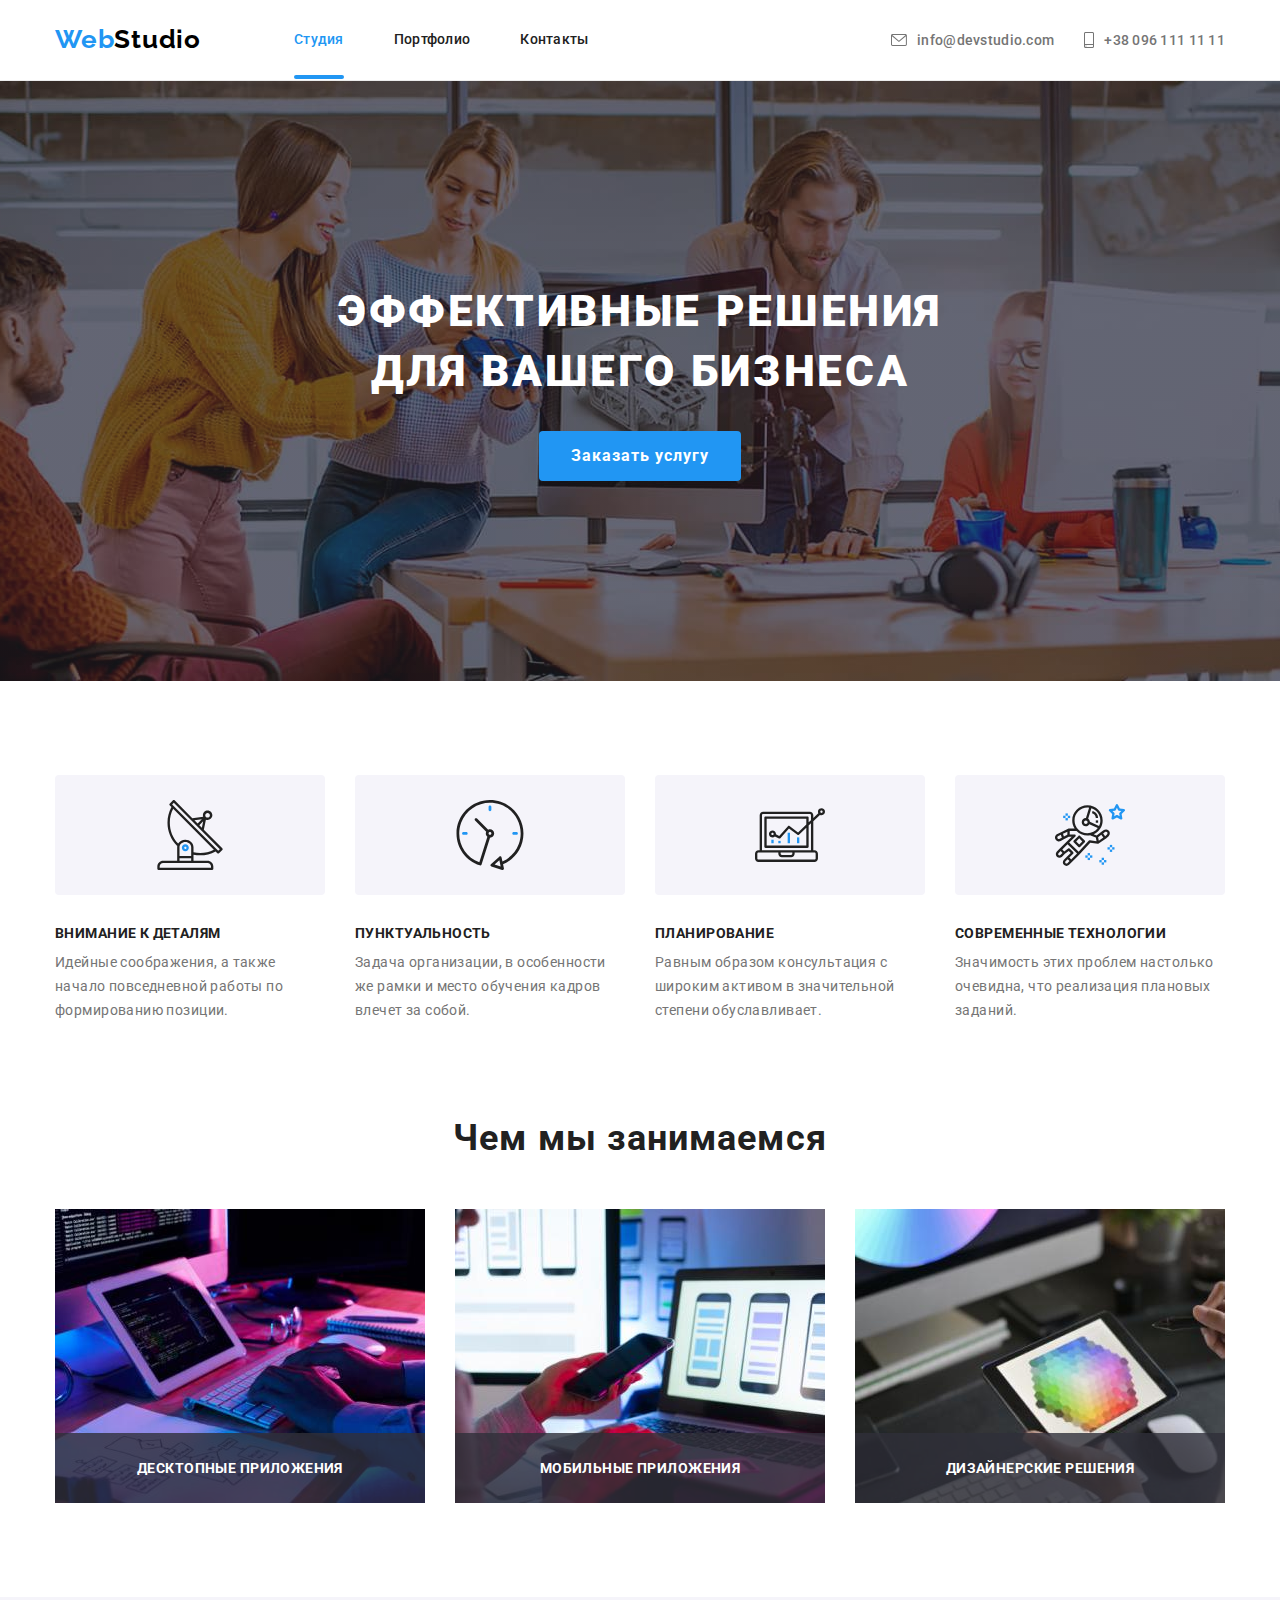
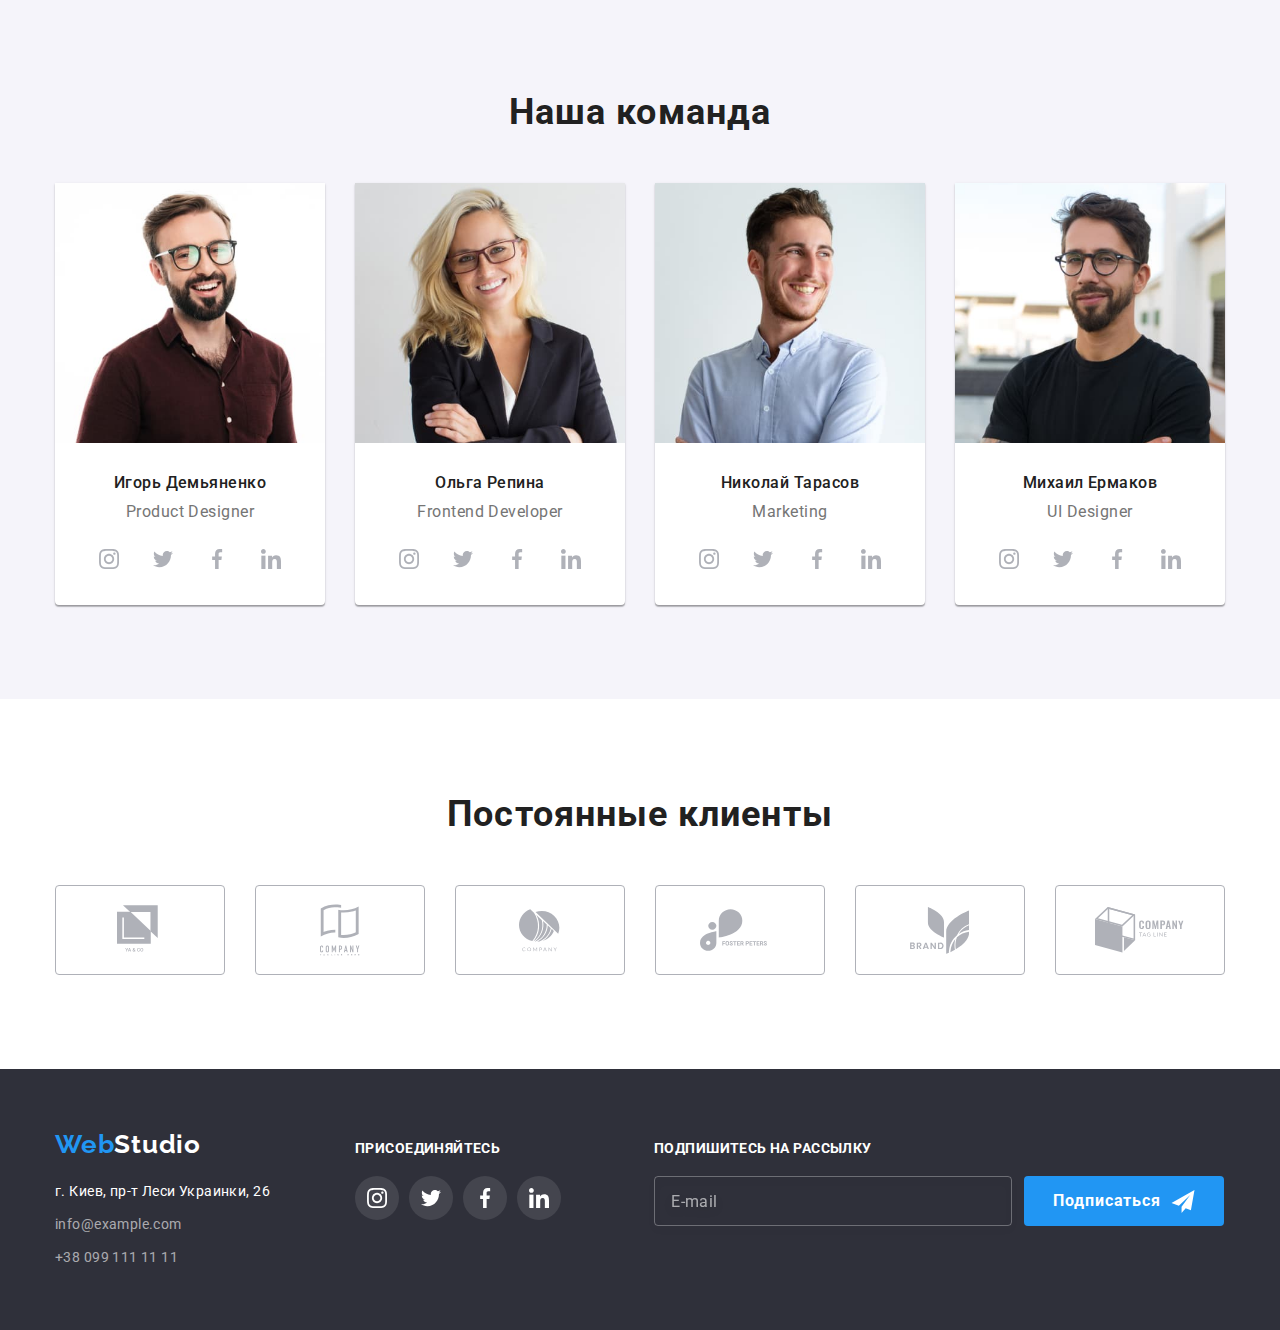
==== commit e83f94e9: "rework mobile-menu" ====
--- a/index.html
+++ b/index.html
@@ -24,29 +24,45 @@
         <a class="logo page-header__logo" id="logo" href="#logo"
           >Web<span class="logo__studio logo__studio--black">Studio</span></a
         >
+        <button
+          class="openMenu-button page-header__openMenu-button js-open-menu"
+        >
+          <svg class="openMenu-button__icon" width="40" height="40">
+            <use href="./images/icons.svg#icon-menu_40px" />
+          </svg>
+        </button>
         <div class="navigation__menu">
           <nav class="navigation">
-            <ul class="navigation__list">
-              <li class="navigation__item">
+            <ul class="navigation__list navigation__list--notMobile">
+              <li class="navigation__item navigation__item--notMobile">
                 <a
-                  class="navigation__link navigation__link--current"
+                  class="navigation__link navigation__link--notMobile navigation__link--current"
                   href="./index.html"
                   >Студия</a
                 >
               </li>
-              <li class="navigation__item">
-                <a class="navigation__link" href="./portfolio.html"
+              <li class="navigation__item navigation__item--notMobile">
+                <a
+                  class="navigation__link navigation__link--notMobile"
+                  href="./portfolio.html"
                   >Портфолио</a
                 >
               </li>
-              <li class="navigation__item">
-                <a class="navigation__link" href="#contacts">Контакты</a>
+              <li class="navigation__item navigation__item--notMobile">
+                <a
+                  class="navigation__link navigation__link--notMobile"
+                  href="#contacts"
+                  >Контакты</a
+                >
               </li>
             </ul>
           </nav>
-          <ul class="communication">
-            <li class="communication__item">
-              <a class="communication__link" href="mailto:info@devstudio.com">
+          <ul class="communication communication--notMobile">
+            <li class="communication__item communication__item--notMobile">
+              <a
+                class="communication__link communication__link--notMobile"
+                href="mailto:info@devstudio.com"
+              >
                 <svg
                   class="communication__icon communication__icon--mail"
                   width="16"
@@ -57,8 +73,11 @@
                 info@devstudio.com
               </a>
             </li>
-            <li class="communication__item">
-              <a class="communication__link" href="tel:+380961111111">
+            <li class="communication__item communication__item--notMobile">
+              <a
+                class="communication__link communication__link--notMobile"
+                href="tel:+380961111111"
+              >
                 <svg
                   class="communication__icon communication__icon--smartphone"
                   width="10"
@@ -765,6 +784,98 @@
       </div>
     </div>
 
+    <div class="mobile-menu js-menu-container">
+      <button
+        class="closeMenu-button mobile-menu__closeMenu-button js-close-menu"
+      >
+        <svg class="closeMenu-button__icon" width="40" height="40">
+          <use href="./images/icons.svg#icon-close_40px" />
+        </svg>
+      </button>
+      <nav class="navigation">
+        <ul class="navigation__list navigation__list--mobile-menu">
+          <li class="navigation__item navigation__item--mobile-menu">
+            <a
+              class="navigation__link navigation__link--mobile-menu navigation__link--current"
+              href="./index.html"
+              >Студия</a
+            >
+          </li>
+          <li class="navigation__item navigation__item--mobile-menu">
+            <a
+              class="navigation__link navigation__link--mobile-menu"
+              href="./portfolio.html"
+              >Портфолио</a
+            >
+          </li>
+          <li class="navigation__item navigation__item--mobile-menu">
+            <a
+              class="navigation__link navigation__link--mobile-menu"
+              href="#contacts"
+              >Контакты</a
+            >
+          </li>
+        </ul>
+      </nav>
+      <ul class="communication communication--mobile-menu">
+        <li class="communication__item communication__item--mobile-menu">
+          <a
+            class="communication__link communication__link--mobile-menu"
+            href="tel:+380961111111"
+            >+38 096 111 11 11</a
+          >
+        </li>
+        <li class="communication__item communication__item--mobile-menu">
+          <a
+            class="communication__link communication__link--mobile-menu"
+            href="mailto:info@devstudio.com"
+            >info@devstudio.com</a
+          >
+        </li>
+        <li class="communication__item communication__item--mobile-menu">
+          <ul class="social-networks social-networks--mobile-menu">
+            <li
+              class="social-networks__item social-networks__item--mobile-menu"
+            >
+              <a
+                class="social-networks__link social-networks__link--mobile-menu"
+                href=""
+                >Instagram</a
+              >
+            </li>
+            <li
+              class="social-networks__item social-networks__item--mobile-menu"
+            >
+              <a
+                class="social-networks__link social-networks__link--mobile-menu"
+                href=""
+                >Twitter</a
+              >
+            </li>
+            <li
+              class="social-networks__item social-networks__item--mobile-menu"
+            >
+              <a
+                class="social-networks__link social-networks__link--mobile-menu"
+                href=""
+                >Facebook</a
+              >
+            </li>
+            <li
+              class="social-networks__item social-networks__item--mobile-menu"
+            >
+              <a
+                class="social-networks__link social-networks__link--mobile-menu"
+                href=""
+                >LinkedIn</a
+              >
+            </li>
+          </ul>
+        </li>
+      </ul>
+    </div>
+
     <script src="./js/modal.js"></script>
+    <script src="./js/mobile-menu.js"></script>
   </body>
 </html>
--- a/css/main.min.css
+++ b/css/main.min.css
@@ -1,2 +1,2 @@
-:root{--accent-color: #2196f3;--current-bg-color: #2196f3;--current-txt-color: #fff;--main-txt-color: #212121;--secondary-txt-color: #757575;--third-txt-color: rgba(255, 255, 255, 0.6);--main-bg-color: #fff;--secondary-bg-color: #2f303a;--third-bg-color: #f5f4fa;--main-font-name: 'Roboto';--main-font-family: sans-serif;--secondary-font-name: 'Raleway';--secondary-font-family: sans-serif;--delay: 250ms;--time-function: cubic-bezier(0.4, 0, 0.2, 1)}.visually-hidden{position:absolute;width:1px;height:1px;margin:-1px;border:0;padding:0;white-space:nowrap;-webkit-clip-path:inset(100%);clip-path:inset(100%);clip:rect(0 0 0 0);overflow:hidden}body{font-family:var(--main-font-name),var(--main-font-family);font-style:normal;letter-spacing:0.03em;color:var(--main-txt-color);background-color:var(--main-bg-color)}img{display:block;max-height:100%}*:focus{outline-width:1px;outline-style:dotted;outline-color:var(--accent-color)}.section{padding:60px 0}@media screen and (min-width: 1200px){.section{padding:94px 0}}.container{min-width:320px;margin-left:auto;margin-right:auto;padding-left:15px;padding-right:15px}@media screen and (min-width: 480px){.container{max-width:480px}}@media screen and (min-width: 768px){.container{max-width:768px}}@media screen and (min-width: 1200px){.container{max-width:1200px}}.logo{font-family:var(--secondary-font-name),var(--secondary-font-family);font-weight:700;font-size:24px;line-height:1.167;letter-spacing:0.03em;color:var(--accent-color);text-decoration:none}@media screen and (min-width: 1200px){.logo{font-size:26px;line-height:1.192}}.logo__studio--black{color:#000}.logo__studio--white{color:#fff}.social-networks{display:-webkit-box;display:-ms-flexbox;display:flex;-webkit-box-pack:center;-ms-flex-pack:center;justify-content:center;margin:0;padding:0;list-style:none}.social-networks__item:not(:first-child){margin-left:10px}.social-networks__icon{fill:currentColor}.social-networks__link--join-offer,.social-networks__link--personal-cards{display:-webkit-box;display:-ms-flexbox;display:flex;-webkit-box-pack:center;-ms-flex-pack:center;justify-content:center;-webkit-box-align:center;-ms-flex-align:center;align-items:center;width:44px;height:44px;border:none;border-radius:50%}.page-header{border-bottom:1px solid #ececec}.page-header__container{display:-webkit-box;display:-ms-flexbox;display:flex;padding-top:0;padding-bottom:0;-webkit-box-align:center;-ms-flex-align:center;align-items:center}.page-header__logo{margin-top:24px;margin-bottom:25px}.navigation__menu{display:-webkit-box;display:-ms-flexbox;display:flex;-webkit-box-pack:justify;-ms-flex-pack:justify;justify-content:space-between;-webkit-box-align:center;-ms-flex-align:center;align-items:center;margin-left:93px;width:100%}@media screen and (max-width: 767px){.navigation__menu{display:none}}.navigation__list{display:-webkit-box;display:-ms-flexbox;display:flex;margin:0;padding:0;list-style:none}.navigation__item:not(:first-child){margin-left:50px}.navigation__link{display:block;font-weight:500;font-size:14px;line-height:1.14;letter-spacing:0.02em;color:var(--main-txt-color);text-decoration:none;-webkit-transition:color var(--delay) var(--time-function);transition:color var(--delay) var(--time-function)}.navigation__link:hover,.navigation__link:focus{color:var(--accent-color)}.navigation__link--current{position:relative;color:var(--accent-color)}.navigation__link--current::after{position:absolute;left:0;bottom:0;-webkit-transform:translateY(calc(100% + 28px));transform:translateY(calc(100% + 28px));display:block;width:100%;height:4px;content:'';background-color:var(--accent-color);border-radius:2px}.communication{display:-webkit-box;display:-ms-flexbox;display:flex;-webkit-box-orient:vertical;-webkit-box-direction:normal;-ms-flex-direction:column;flex-direction:column;padding:0;list-style:none}@media screen and (min-width: 768px){.communication{margin:0 0 0 auto}}@media screen and (min-width: 1200px){.communication{-webkit-box-orient:horizontal;-webkit-box-direction:normal;-ms-flex-direction:row;flex-direction:row}}@media screen and (min-width: 768px){.communication__item:not(:first-child){margin-top:10px}}@media screen and (min-width: 1200px){.communication__item:not(:first-child){margin-top:0;margin-left:30px}}.communication__link{display:-webkit-box;display:-ms-flexbox;display:flex;-webkit-box-align:center;-ms-flex-align:center;align-items:center;font-weight:500;font-size:12px;line-height:1.167;letter-spacing:0.02em;color:var(--secondary-txt-color);text-decoration:none;-webkit-transition:color var(--delay) var(--time-function);transition:color var(--delay) var(--time-function)}@media screen and (min-width: 1200px){.communication__link{font-size:14px;line-height:1.143}}.communication__link:hover,.communication__link:focus{color:var(--accent-color)}.communication__icon{margin-right:8px;fill:currentColor}@media screen and (min-width: 1200px){.communication__icon{margin-right:10px}}@media screen and (max-width: 1199px){.communication__icon--mail{width:14px;height:10px}}@media screen and (max-width: 1199px){.communication__icon--smartphone{width:10px;height:14px}}.page-footer{padding-top:60px;padding-bottom:60px;background-color:var(--secondary-bg-color)}.page-footer__container{display:-webkit-box;display:-ms-flexbox;display:flex;-webkit-box-orient:vertical;-webkit-box-direction:normal;-ms-flex-direction:column;flex-direction:column;-webkit-box-align:center;-ms-flex-align:center;align-items:center}@media screen and (min-width: 768px){.page-footer__container{-webkit-box-orient:horizontal;-webkit-box-direction:normal;-ms-flex-direction:row;flex-direction:row;-ms-flex-wrap:wrap;flex-wrap:wrap;-webkit-box-align:baseline;-ms-flex-align:baseline;align-items:baseline;-ms-flex-pack:distribute;justify-content:space-around}}@media screen and (min-width: 1200px){.page-footer__container{-ms-flex-wrap:wrap;flex-wrap:wrap;-webkit-box-pack:start;-ms-flex-pack:start;justify-content:start}}@media screen and (max-width: 1199px){.sign-container--mobile{margin-top:60px}}@media screen and (max-width: 767px){.join-offer--mobile{margin-top:60px}}.address-container{text-align:center}@media screen and (min-width: 1200px){.address-container{margin-right:85px;text-align:start}}.page-footer__logo{display:inline-block;margin-bottom:20px}.address{font-style:normal;font-weight:400;font-size:14px;line-height:1.714;letter-spacing:0.03em;text-align:center;color:var(--current-txt-color)}@media screen and (min-width: 1200px){.address{text-align:start}}.address__list{margin:0;padding:0;list-style:none}.address__item{margin-top:8px}@media screen and (min-width: 1200px){.address__item{margin-top:9px}}.address__link{font-weight:400;font-size:14px;line-height:1.714;letter-spacing:0.03em;color:var(--third-txt-color);text-decoration:none;-webkit-transition:color var(--delay) var(--time-function);transition:color var(--delay) var(--time-function)}.address__link:hover,.address__link:focus{color:var(--accent-color)}@media screen and (min-width: 1200px){.join-offer{margin-right:93px}}.join-offer__title{margin-top:0;margin-bottom:20px;font-weight:400;font-size:14px;line-height:1.143;letter-spacing:0.03em;text-align:center;text-transform:uppercase;color:var(--current-txt-color)}@media screen and (min-width: 1200px){.join-offer__title{text-align:start}}.social-networks__link--join-offer{color:var(--current-txt-color);background-color:rgba(255,255,255,0.1);-webkit-transition:background-color var(--delay) var(--time-function);transition:background-color var(--delay) var(--time-function)}.social-networks__link--join-offer:hover,.social-networks__link--join-offer:focus{background-color:var(--accent-color)}.social-networks__link--join-offer:focus{outline:none}@media screen and (max-width: 1199px){.sign-container{width:100%}}.sign-container__title{margin-top:0;margin-bottom:20px;font-weight:400;font-size:14px;line-height:1.143;letter-spacing:0.03em;text-align:center;text-transform:uppercase;color:var(--current-txt-color)}@media screen and (min-width: 1200px){.sign-container__title{text-align:start}}.sign-form{display:-webkit-box;display:-ms-flexbox;display:flex;-webkit-box-orient:vertical;-webkit-box-direction:normal;-ms-flex-direction:column;flex-direction:column;-webkit-box-align:center;-ms-flex-align:center;align-items:center}@media screen and (min-width: 1200px){.sign-form{-webkit-box-orient:horizontal;-webkit-box-direction:normal;-ms-flex-direction:row;flex-direction:row;-webkit-box-pack:justify;-ms-flex-pack:justify;justify-content:space-between}}.sign-form__email{padding-left:16px;padding-right:16px;width:100%;height:50px;font-weight:400;font-size:16px;line-height:1.25;letter-spacing:0.03em;color:var(--current-txt-color);background-color:transparent;border:1px solid rgba(255,255,255,0.3);-webkit-filter:drop-shadow(0px 4px 4px rgba(0,0,0,0.15));filter:drop-shadow(0px 4px 4px rgba(0,0,0,0.15));border-radius:4px;-webkit-transition:border-color var(--delay) var(--time-function);transition:border-color var(--delay) var(--time-function)}@media screen and (min-width: 480px){.sign-form__email{width:450px}}@media screen and (min-width: 1200px){.sign-form__email{width:358px}}.sign-form__email::-webkit-input-placeholder{color:var(--third-txt-color)}.sign-form__email:-ms-input-placeholder{color:var(--third-txt-color)}.sign-form__email::-ms-input-placeholder{color:var(--third-txt-color)}.sign-form__email::placeholder{color:var(--third-txt-color)}.sign-form__email:hover{border-color:var(--accent-color)}.sign-button{display:-webkit-box;display:-ms-flexbox;display:flex;-webkit-box-pack:center;-ms-flex-pack:center;justify-content:center;-webkit-box-align:center;-ms-flex-align:center;align-items:center;margin-top:20px;padding:0;width:200px;height:50px;font-weight:700;font-size:16px;line-height:1.875px;letter-spacing:0.06em;color:var(--current-txt-color);background-color:var(--current-bg-color);border:none;border-radius:4px;cursor:pointer;-webkit-transition:-webkit-box-shadow var(--delay) var(--time-function);transition:-webkit-box-shadow var(--delay) var(--time-function);transition:box-shadow var(--delay) var(--time-function);transition:box-shadow var(--delay) var(--time-function), -webkit-box-shadow var(--delay) var(--time-function)}@media screen and (min-width: 1200px){.sign-button{margin-top:0;margin-left:12px}}.sign-button:hover{-webkit-box-shadow:0px 4px 4px rgba(0,0,0,0.15);box-shadow:0px 4px 4px rgba(0,0,0,0.15)}.sign-button__icon{margin-left:10px;fill:currentcolor}.section-hero{padding:0px}.section-hero__thumb{width:100%;height:100%;margin-left:auto;margin-right:auto;padding:118px 0;background-color:#c4c4c4;background-image:-webkit-gradient(linear, left top, right top, from(rgba(47,48,58,0.4)), to(rgba(47,48,58,0.4))),url("../images/img-bg-hero-480x400.jpg");background-image:linear-gradient(to right, rgba(47,48,58,0.4), rgba(47,48,58,0.4)),url("../images/img-bg-hero-480x400.jpg");background-size:cover;background-position:center;background-repeat:no-repeat}@media screen and (max-width: 386px){.section-hero__thumb{padding:97px 0}}@media screen and (max-width: 347px){.section-hero__thumb{padding:76px 0}}@media (min-device-pixel-ratio: 2), (-webkit-min-device-pixel-ratio: 2), (min-resolution: 192dpi), (min-resolution: 2dppx){.section-hero__thumb{background-image:-webkit-gradient(linear, left top, right top, from(rgba(47,48,58,0.4)), to(rgba(47,48,58,0.4))),url("../images/img-bg-hero-480x400@2x.jpg");background-image:linear-gradient(to right, rgba(47,48,58,0.4), rgba(47,48,58,0.4)),url("../images/img-bg-hero-480x400@2x.jpg")}}@media screen and (min-width: 480px){.section-hero__thumb{background-image:-webkit-gradient(linear, left top, right top, from(rgba(47,48,58,0.4)), to(rgba(47,48,58,0.4))),url("../images/img-bg-hero-768x400.jpg");background-image:linear-gradient(to right, rgba(47,48,58,0.4), rgba(47,48,58,0.4)),url("../images/img-bg-hero-768x400.jpg")}}@media screen and (min-width: 480px) and (min-device-pixel-ratio: 2), screen and (min-width: 480px) and (-webkit-min-device-pixel-ratio: 2), screen and (min-width: 480px) and (min-resolution: 192dpi), screen and (min-width: 480px) and (min-resolution: 2dppx){.section-hero__thumb{background-image:-webkit-gradient(linear, left top, right top, from(rgba(47,48,58,0.4)), to(rgba(47,48,58,0.4))),url("../images/img-bg-hero-768x400@2x.jpg");background-image:linear-gradient(to right, rgba(47,48,58,0.4), rgba(47,48,58,0.4)),url("../images/img-bg-hero-768x400@2x.jpg")}}@media screen and (min-width: 768px){.section-hero__thumb{background-image:-webkit-gradient(linear, left top, right top, from(rgba(47,48,58,0.4)), to(rgba(47,48,58,0.4))),url("../images/img-bg-hero-1600x600.jpg");background-image:linear-gradient(to right, rgba(47,48,58,0.4), rgba(47,48,58,0.4)),url("../images/img-bg-hero-1600x600.jpg")}}@media screen and (min-width: 768px) and (min-device-pixel-ratio: 2), screen and (min-width: 768px) and (-webkit-min-device-pixel-ratio: 2), screen and (min-width: 768px) and (min-resolution: 192dpi), screen and (min-width: 768px) and (min-resolution: 2dppx){.section-hero__thumb{background-image:-webkit-gradient(linear, left top, right top, from(rgba(47,48,58,0.4)), to(rgba(47,48,58,0.4))),url("../images/img-bg-hero-1600x600@2x.jpg");background-image:linear-gradient(to right, rgba(47,48,58,0.4), rgba(47,48,58,0.4)),url("../images/img-bg-hero-1600x600@2x.jpg")}}@media screen and (min-width: 1200px){.section-hero__thumb{padding:200px 0;max-width:1600px;background-size:cover}}.section-hero__title{margin-top:0;margin-bottom:30px;font-weight:900;font-size:26px;line-height:1.615;letter-spacing:0.06em;color:var(--current-txt-color);text-align:center;text-transform:uppercase}@media screen and (min-width: 1200px){.section-hero__title{font-size:44px;line-height:1.364}}.section-hero__button{display:block;margin-left:auto;margin-right:auto;padding:10px 32px;font-weight:700;font-size:16px;line-height:1.875;letter-spacing:0.06em;color:var(--current-txt-color);text-align:center;background-color:var(--current-bg-color);border:none;border-radius:4px;-webkit-box-sizing:border-box;box-sizing:border-box;cursor:pointer;-webkit-transition:-webkit-box-shadow var(--delay) var(--time-function);transition:-webkit-box-shadow var(--delay) var(--time-function);transition:box-shadow var(--delay) var(--time-function);transition:box-shadow var(--delay) var(--time-function), -webkit-box-shadow var(--delay) var(--time-function)}.section-hero__button:hover,.section-hero__button:focus{-webkit-box-shadow:0px 4px 4px rgba(0,0,0,0.15);box-shadow:0px 4px 4px rgba(0,0,0,0.15)}@media screen and (min-width: 1200px){.section-advantages{padding-bottom:0}}.advantage{margin:0;padding:0;list-style:none}@media screen and (min-width: 768px){.advantage{display:-webkit-box;display:-ms-flexbox;display:flex;-ms-flex-wrap:wrap;flex-wrap:wrap;margin-top:calc(-1 * 30px);margin-left:calc(-1 * 30px)}}.advantage__item{width:100%}.advantage__item:not(:first-child){margin-top:30px}@media screen and (min-width: 768px){.advantage__item{margin-top:30px;margin-left:30px;width:354px}}@media screen and (min-width: 1200px){.advantage__item{width:270px}}.advantage__container{display:-webkit-box;display:-ms-flexbox;display:flex;-webkit-box-pack:center;-ms-flex-pack:center;justify-content:center;-webkit-box-align:center;-ms-flex-align:center;align-items:center;margin-bottom:30px;height:120px;width:100%;background-color:var(--third-bg-color);border-radius:4px;border:none}@media screen and (min-width: 768px){.advantage__container{width:354px}}@media screen and (min-width: 1200px){.advantage__container{width:270px}}.advantage__title{margin-top:0;margin-bottom:10px;font-weight:700;font-size:14px;line-height:1.143;letter-spacing:0.03em;text-transform:uppercase}@media screen and (max-width: 480px){.advantage__title{text-align:center}}.advantage__description{margin-top:0;margin-bottom:0;font-weight:400;font-size:14px;line-height:1.714;letter-spacing:0.03em;color:var(--secondary-txt-color)}@media screen and (max-width: 1199px){.section-case{display:none}}.section-case__title{margin-top:0;margin-bottom:50px;font-weight:700;font-size:36px;line-height:1.167;letter-spacing:0.03em;text-align:center}.section-case__list{display:-webkit-box;display:-ms-flexbox;display:flex;-webkit-box-pack:justify;-ms-flex-pack:justify;justify-content:space-between;margin:0;padding:0;list-style:none}.section-case__item{position:relative}.section-case__description{position:absolute;left:0;bottom:0;display:inline-block;margin:0;padding-top:27px;padding-bottom:27px;width:100%;font-weight:700;font-size:14px;line-height:1.143;letter-spacing:0.03em;text-transform:uppercase;text-align:center;color:var(--current-txt-color);background:rgba(47,48,58,0.8)}.section-team{background-color:var(--third-bg-color)}.section-team__title{margin-top:0;margin-bottom:30px;font-weight:700;font-size:28px;line-height:1.179;letter-spacing:0.03em;text-align:center}@media screen and (min-width: 1200px){.section-team__title{margin-bottom:50px;font-size:36px;line-height:1.167}}.personal-cards{--person-set-gap: 30px;margin:0;padding:0;list-style:none}@media screen and (min-width: 768px){.personal-cards{display:-webkit-box;display:-ms-flexbox;display:flex;-ms-flex-wrap:wrap;flex-wrap:wrap;margin-top:calc(-1 * var(--person-set-gap));margin-left:calc(-1 * var(--person-set-gap))}}.personal-cards__item{background-color:#fff;border-radius:0px 0px 4px 4px;-webkit-box-shadow:0px 1px 3px rgba(0,0,0,0.12),0px 1px 1px rgba(0,0,0,0.14),0px 2px 1px rgba(0,0,0,0.2);box-shadow:0px 1px 3px rgba(0,0,0,0.12),0px 1px 1px rgba(0,0,0,0.14),0px 2px 1px rgba(0,0,0,0.2)}.personal-cards__item:not(:first-child){margin-top:var(--person-set-gap)}@media screen and (min-width: 768px){.personal-cards__item{-ms-flex-preferred-size:calc((100% - 2 * var(--person-set-gap)) / 2);flex-basis:calc((100% - 2 * var(--person-set-gap)) / 2);margin-top:var(--person-set-gap);margin-left:var(--person-set-gap)}}@media screen and (min-width: 1200px){.personal-cards__item{-ms-flex-preferred-size:calc((100% - 4 * var(--person-set-gap)) / 4);flex-basis:calc((100% - 4 * var(--person-set-gap)) / 4)}}@media screen and (min-width: 768px){.personal-cards__thumb{height:374px}}@media screen and (min-width: 1200px){.personal-cards__thumb{height:260px}}.personal-cards__photo{max-width:100%;height:100%;-o-object-fit:cover;object-fit:cover}.personal-cards__info{padding:30px 6px 24px 6px}@media screen and (min-width: 1200){.personal-cards__info{padding:30px 6px}}.personal-cards__name{margin-top:0;margin-bottom:10px;font-weight:500;font-size:16px;line-height:1.19;text-align:center}.personal-cards__position{margin-top:0;margin-bottom:16px;font-weight:400;font-size:16px;line-height:1.19;color:var(--secondary-txt-color);text-align:center}.social-networks__link--personal-cards{color:#afb1b8;background-color:transparent;-webkit-transition:background-color var(--delay) var(--time-function),color var(--delay) var(--time-function);transition:background-color var(--delay) var(--time-function),color var(--delay) var(--time-function)}.social-networks__link--personal-cards:hover,.social-networks__link--personal-cards:focus{color:var(--current-txt-color);background-color:var(--accent-color)}.social-networks__link--personal-cards:focus{outline:none}.clients__title{margin-top:0;margin-bottom:30px;font-weight:700;font-size:28px;line-height:1.179;letter-spacing:0.03em;text-align:center}@media screen and (min-width: 1200px){.clients__title{margin-bottom:50px;font-size:36px;line-height:1.167}}.clients{--clients-gap: 30px;display:-webkit-box;display:-ms-flexbox;display:flex;-ms-flex-wrap:wrap;flex-wrap:wrap;margin-bottom:0;padding:0;margin-top:calc(-1 * var(--clients-gap));margin-left:calc(-1 * var(--clients-gap));list-style:none}.clients__item{display:-webkit-box;display:-ms-flexbox;display:flex;margin-top:var(--clients-gap);margin-left:var(--clients-gap);-ms-flex-preferred-size:calc((100% - 2 * var(--clients-gap)) / 2);flex-basis:calc((100% - 2 * var(--clients-gap)) / 2);height:90px}@media screen and (min-width: 768px){.clients__item{-ms-flex-preferred-size:calc((100% - 2 * var(--clients-gap)) / 2);flex-basis:calc((100% - 2 * var(--clients-gap)) / 2)}}@media screen and (min-width: 1200px){.clients__item{-ms-flex-preferred-size:calc((100% - 6 * var(--clients-gap)) / 6);flex-basis:calc((100% - 6 * var(--clients-gap)) / 6)}}.clients__link{display:-webkit-box;display:-ms-flexbox;display:flex;-webkit-box-pack:center;-ms-flex-pack:center;justify-content:center;-webkit-box-align:center;-ms-flex-align:center;align-items:center;width:100%;height:100%;color:#afb1b8;background-color:transparent;border-radius:4px;border:1px solid #afb1b8;-webkit-transition:color var(--delay) var(--time-function),border-color var(--delay) var(--time-function);transition:color var(--delay) var(--time-function),border-color var(--delay) var(--time-function)}.clients__link:hover,.clients__link:focus{color:var(--accent-color);border-color:var(--accent-color)}.clients__link:focus{outline:none}.clients__icon{fill:currentColor}.section-portfolio__button-list{display:-webkit-box;display:-ms-flexbox;display:flex;-webkit-box-pack:left;-ms-flex-pack:left;justify-content:left;-ms-flex-wrap:wrap;flex-wrap:wrap;margin-top:-15px;margin-bottom:40px;padding-left:0;list-style:none}@media screen and (min-width: 768px){.section-portfolio__button-list{-webkit-box-pack:center;-ms-flex-pack:center;justify-content:center;margin-top:0;margin-bottom:30px}}@media screen and (min-width: 1200px){.section-portfolio__button-list{margin-bottom:50px}}.section-portfolio__button-item:not(:last-child){margin-right:8px}@media screen and (max-width: 767px){.section-portfolio__button-item{margin-top:15px}}.section-portfolio__button{padding:6px 22px;font-weight:500;font-size:16px;line-height:1.625;letter-spacing:0.03em;color:var(--main-txt-color);text-align:center;background-color:var(--third-bg-color);border-style:none;border-radius:4px;-webkit-box-shadow:none;box-shadow:none;cursor:pointer;-webkit-transition:background-color var(--delay) var(--time-function),color var(--delay) var(--time-function),-webkit-box-shadow var(--delay) var(--time-function);transition:background-color var(--delay) var(--time-function),color var(--delay) var(--time-function),-webkit-box-shadow var(--delay) var(--time-function);transition:background-color var(--delay) var(--time-function),color var(--delay) var(--time-function),box-shadow var(--delay) var(--time-function);transition:background-color var(--delay) var(--time-function),color var(--delay) var(--time-function),box-shadow var(--delay) var(--time-function),-webkit-box-shadow var(--delay) var(--time-function)}.section-portfolio__button:hover,.section-portfolio__button:focus{color:var(--current-txt-color);background-color:var(--current-bg-color);-webkit-box-shadow:0px 3px 1px rgba(0,0,0,0.1),0px 1px 2px rgba(0,0,0,0.08),0px 2px 2px rgba(0,0,0,0.12);box-shadow:0px 3px 1px rgba(0,0,0,0.1),0px 1px 2px rgba(0,0,0,0.08),0px 2px 2px rgba(0,0,0,0.12)}.section-portfolio__work-list{--card-set-gap: 30px;margin:0;padding:0;list-style:none}@media screen and (min-width: 768px){.section-portfolio__work-list{display:-webkit-box;display:-ms-flexbox;display:flex;-ms-flex-wrap:wrap;flex-wrap:wrap;margin-top:calc(-1 * var(--card-set-gap));margin-left:calc(-1 * var(--card-set-gap))}}.card{background-color:#fff}.card:not(:first-child){margin-top:var(--card-set-gap)}@media screen and (min-width: 768px){.card{-ms-flex-preferred-size:calc((100% - 2 * var(--card-set-gap)) / 2);flex-basis:calc((100% - 2 * var(--card-set-gap)) / 2);margin-top:var(--card-set-gap);margin-left:var(--card-set-gap)}}@media screen and (min-width: 1200px){.card{-ms-flex-preferred-size:calc((100% - 3 * var(--card-set-gap)) / 3);flex-basis:calc((100% - 3 * var(--card-set-gap)) / 3)}}.card__link{display:block;text-decoration:none;outline:none;-webkit-transition:-webkit-box-shadow var(--delay) var(--time-function);transition:-webkit-box-shadow var(--delay) var(--time-function);transition:box-shadow var(--delay) var(--time-function);transition:box-shadow var(--delay) var(--time-function), -webkit-box-shadow var(--delay) var(--time-function)}.card__link:hover,.card__link:focus{-webkit-box-shadow:0px 1px 1px rgba(0,0,0,0.12),0px 4px 4px rgba(0,0,0,0.06),1px 4px 6px rgba(0,0,0,0.16);box-shadow:0px 1px 1px rgba(0,0,0,0.12),0px 4px 4px rgba(0,0,0,0.06),1px 4px 6px rgba(0,0,0,0.16)}.card__thumb{position:relative;overflow:hidden;max-height:294px}.card__photo{max-width:100%;-o-object-fit:cover;object-fit:cover}@media screen and (min-width: 768px){.card__photo{max-width:354px}}@media screen and (min-width: 1200px){.card__photo{max-width:370px}}.card__overlay{position:absolute;top:0;left:0;-webkit-transform:translateY(100%);transform:translateY(100%);-webkit-transition:-webkit-transform var(--delay) var(--time-function);transition:-webkit-transform var(--delay) var(--time-function);transition:transform var(--delay) var(--time-function);transition:transform var(--delay) var(--time-function), -webkit-transform var(--delay) var(--time-function);display:-webkit-box;display:-ms-flexbox;display:flex;-webkit-box-align:center;-ms-flex-align:center;align-items:center;width:100%;height:100%;padding:24px 24px;background-color:var(--current-bg-color);opacity:0.9}.card__link:hover .card__overlay,.card__link:focus .card__overlay{-webkit-transform:translateY(0);transform:translateY(0)}.card__describe{margin:0;font-weight:400;font-size:18px;line-height:1.556;letter-spacing:0.03em;color:var(--current-txt-color)}.card__link{display:-webkit-box;display:-ms-flexbox;display:flex;-webkit-box-orient:vertical;-webkit-box-direction:normal;-ms-flex-direction:column;flex-direction:column;height:100%}.card__info-container{-webkit-box-flex:1;-ms-flex-positive:1;flex-grow:1;padding:20px 24px;border:1px solid #eee;border-top:none}.card__title{margin-top:0;margin-bottom:4px;font-weight:700;font-size:18px;line-height:2;letter-spacing:0.06em;color:var(--main-txt-color)}.card__type{margin:0;font-weight:400;font-size:16px;line-height:1.875;letter-spacing:0.03em;color:var(--secondary-txt-color)}.backdrop{position:fixed;top:0;left:0;width:100vw;height:100vh;background-color:rgba(0,0,0,0.2);opacity:1;-webkit-transition:opacity var(--delay) var(--time-function);transition:opacity var(--delay) var(--time-function)}.backdrop.is-hidden{visibility:hidden;opacity:0;pointer-events:none}.modal{position:absolute;top:50%;left:50%;-webkit-transform:translate(-50%, -50%) scale(1);transform:translate(-50%, -50%) scale(1);width:calc(100% - 30px);padding:40px;background-color:var(--main-bg-color);-webkit-box-shadow:0px 1px 3px rgba(0,0,0,0.12),0px 1px 1px rgba(0,0,0,0.14),0px 2px 1px rgba(0,0,0,0.2);box-shadow:0px 1px 3px rgba(0,0,0,0.12),0px 1px 1px rgba(0,0,0,0.14),0px 2px 1px rgba(0,0,0,0.2);border-radius:4px;-webkit-transition:-webkit-transform var(--delay) var(--time-function);transition:-webkit-transform var(--delay) var(--time-function);transition:transform var(--delay) var(--time-function);transition:transform var(--delay) var(--time-function), -webkit-transform var(--delay) var(--time-function)}@media screen and (min-width: 480px){.modal{width:450px}}@media screen and (min-width: 1200px){.modal{width:528px}}.backdrop.is-hidden .modal{-webkit-transform:translate(-50%, -50%) scale(0.8);transform:translate(-50%, -50%) scale(0.8)}.close-button{position:absolute;top:0;right:0;-webkit-transform:translate(-8px, 8px);transform:translate(-8px, 8px);display:-webkit-box;display:-ms-flexbox;display:flex;-webkit-box-pack:center;-ms-flex-pack:center;justify-content:center;-webkit-box-align:center;-ms-flex-align:center;align-items:center;padding:0;width:30px;height:30px;color:#000;background-color:transparent;border:1px solid rgba(0,0,0,0.1);border-radius:50%;-webkit-transition:color var(--delay) var(--time-function);transition:color var(--delay) var(--time-function)}.close-button:hover,.close-button:focus{color:var(--accent-color)}.close-button__icon{fill:currentColor}.modal__title{margin-top:0;margin-bottom:12px;font-weight:700;font-size:20px;line-height:1.5;text-align:center;letter-spacing:0.03em}@media screen and (min-width: 1200px){.modal__title{line-height:1.15}}.submit-button{display:block;margin:30px auto 0;padding:0;width:200px;height:50px;font-weight:700;font-size:16px;line-height:1.875;letter-spacing:0.06em;color:var(--current-txt-color);background-color:var(--current-bg-color);border:none;border-radius:4px;-webkit-box-shadow:none;box-shadow:none;-webkit-transition:background-color var(--delay) var(--time-function),-webkit-box-shadow var(--delay) var(--time-function);transition:background-color var(--delay) var(--time-function),-webkit-box-shadow var(--delay) var(--time-function);transition:background-color var(--delay) var(--time-function),box-shadow var(--delay) var(--time-function);transition:background-color var(--delay) var(--time-function),box-shadow var(--delay) var(--time-function),-webkit-box-shadow var(--delay) var(--time-function)}.submit-button:hover,.submit-button:focus{background-color:#188ce8;-webkit-box-shadow:0px 4px 4px rgba(0,0,0,0.15);box-shadow:0px 4px 4px rgba(0,0,0,0.15)}.modal-form__label{display:block;margin-bottom:4px;font-weight:400;font-size:12px;line-height:1.167;letter-spacing:0.01em;color:var(--secondary-txt-color)}.modal-form__container{position:relative;margin-bottom:10px}.modal-form__input{padding:12px 16px 12px 42px;width:100%;height:40px;font-weight:400;font-size:14px;line-height:1.714;letter-spacing:0.03em;color:var(--secondary-txt-color);border:1px solid rgba(33,33,33,0.2);border-radius:4px;-webkit-transition:color var(--delay) var(--time-function),border-color var(--delay) var(--time-function);transition:color var(--delay) var(--time-function),border-color var(--delay) var(--time-function)}.modal-form__container:hover .modal-form__input,.modal-form__container:focus-within .modal-form__input{border-color:var(--accent-color)}.modal-form__icon{position:absolute;top:50%;left:12px;-webkit-transform:translateY(-50%);transform:translateY(-50%);-webkit-transition:fill var(--delay) var(--time-function);transition:fill var(--delay) var(--time-function)}.modal-form__container:hover .modal-form__icon,.modal-form__container:focus-within .modal-form__icon{fill:var(--accent-color)}.modal-form__textarea{display:block;padding:12px 16px;width:100%;height:120px;resize:none;font-weight:400;font-size:14px;line-height:1.714;letter-spacing:0.03em;color:var(--secondary-txt-color);border:1px solid rgba(33,33,33,0.2);border-radius:4px;-webkit-transition:color var(--delay) var(--time-function),border-color var(--delay) var(--time-function);transition:color var(--delay) var(--time-function),border-color var(--delay) var(--time-function)}.modal-form__textarea::-webkit-input-placeholder{font-weight:400;font-size:12px;line-height:1.167;letter-spacing:0.01em;color:rgba(117,117,117,0.5)}.modal-form__textarea:-ms-input-placeholder{font-weight:400;font-size:12px;line-height:1.167;letter-spacing:0.01em;color:rgba(117,117,117,0.5)}.modal-form__textarea::-ms-input-placeholder{font-weight:400;font-size:12px;line-height:1.167;letter-spacing:0.01em;color:rgba(117,117,117,0.5)}.modal-form__textarea::placeholder{font-weight:400;font-size:12px;line-height:1.167;letter-spacing:0.01em;color:rgba(117,117,117,0.5)}.modal-form__container:hover .modal-form__textarea,.modal-form__container:focus-within .modal-form__textarea{border-color:var(--accent-color)}.modal-form__checkbox-label{display:-webkit-box;display:-ms-flexbox;display:flex;-webkit-box-pack:center;-ms-flex-pack:center;justify-content:center;-webkit-box-align:center;-ms-flex-align:center;align-items:center;-moz-user-select:none;-ms-user-select:none;-o-user-select:none;-webkit-user-select:none;user-select:none;margin-top:20px;font-weight:400;font-size:12px;line-height:1.167;letter-spacing:0.03em;color:var(--secondary-txt-color);text-align:center}@media screen and (mai-width: 1200px){.modal-form__checkbox-label{font-size:14px;line-height:1.714}}.modal-form__checkbox-link{color:var(--accent-color);-webkit-text-decoration-line:underline;text-decoration-line:underline}.modal-form__checkbox-icon{margin-right:8px;min-width:16px;height:15px;fill:var(--accent-color);background-color:transparent;border:2px solid black;border-radius:2px;-webkit-transition:border-color var(--delay) var(--time-function);transition:border-color var(--delay) var(--time-function);cursor:pointer}.modal-form__checkbox-input:checked+.modal-form__checkbox-icon{border:none}.modal-form__checkbox-icon:hover{border-color:var(--accent-color)}.modal-form__checkbox-input:focus+.modal-form__checkbox-icon{border-color:var(--accent-color);outline:0.5px dotted}.checkbox-icon__source{display:none}.modal-form__checkbox-input:checked+.modal-form__checkbox-icon .checkbox-icon__source{display:block}
+:root{--accent-color: #2196f3;--current-bg-color: #2196f3;--current-txt-color: #fff;--main-txt-color: #212121;--secondary-txt-color: #757575;--third-txt-color: rgba(255, 255, 255, 0.6);--main-bg-color: #fff;--secondary-bg-color: #2f303a;--third-bg-color: #f5f4fa;--main-font-name: 'Roboto';--main-font-family: sans-serif;--secondary-font-name: 'Raleway';--secondary-font-family: sans-serif;--delay: 250ms;--time-function: cubic-bezier(0.4, 0, 0.2, 1)}.visually-hidden{position:absolute;width:1px;height:1px;margin:-1px;border:0;padding:0;white-space:nowrap;-webkit-clip-path:inset(100%);clip-path:inset(100%);clip:rect(0 0 0 0);overflow:hidden}body{font-family:var(--main-font-name),var(--main-font-family);font-style:normal;letter-spacing:0.03em;color:var(--main-txt-color);background-color:var(--main-bg-color)}img{display:block;max-height:100%}*:focus{outline-width:1px;outline-style:dotted;outline-color:var(--accent-color)}.section{padding:60px 0}@media screen and (min-width: 1200px){.section{padding:94px 0}}.container{min-width:320px;margin-left:auto;margin-right:auto;padding-left:15px;padding-right:15px}@media screen and (min-width: 480px){.container{max-width:480px}}@media screen and (min-width: 768px){.container{max-width:768px}}@media screen and (min-width: 1200px){.container{max-width:1200px}}.logo{font-family:var(--secondary-font-name),var(--secondary-font-family);font-weight:700;font-size:24px;line-height:1.167;letter-spacing:0.03em;color:var(--accent-color);text-decoration:none}@media screen and (min-width: 1200px){.logo{font-size:26px;line-height:1.192}}.logo__studio--black{color:#000}.logo__studio--white{color:#fff}.social-networks{display:-webkit-box;display:-ms-flexbox;display:flex;-webkit-box-pack:center;-ms-flex-pack:center;justify-content:center;margin:0;padding:0;list-style:none}.social-networks__item:not(:first-child){margin-left:10px}.social-networks__icon{fill:currentColor}.social-networks__link--join-offer,.social-networks__link--personal-cards{display:-webkit-box;display:-ms-flexbox;display:flex;-webkit-box-pack:center;-ms-flex-pack:center;justify-content:center;-webkit-box-align:center;-ms-flex-align:center;align-items:center;width:44px;height:44px;border:none;border-radius:50%}.page-header{border-bottom:1px solid #ececec}.page-header__container{display:-webkit-box;display:-ms-flexbox;display:flex;padding-top:0;padding-bottom:0;-webkit-box-align:center;-ms-flex-align:center;align-items:center}.page-header__logo{margin-top:24px;margin-bottom:25px}.page-header__openMenu-button{display:-webkit-box;display:-ms-flexbox;display:flex;-webkit-box-pack:center;-ms-flex-pack:center;justify-content:center;-webkit-box-align:center;-ms-flex-align:center;align-items:center;margin-left:auto;padding:0;width:40px;height:40px;background-color:transparent;border:none;cursor:pointer;-webkit-transition:color var(--delay) var(--time-function);transition:color var(--delay) var(--time-function)}@media screen and (min-width: 768px){.page-header__openMenu-button{display:none}}.page-header__openMenu-button:hover,.page-header__openMenu-button:focus{color:var(--accent-color)}.openMenu-button__icon{fill:currentColor}.mobile-menu{position:fixed;top:0;left:0;display:-webkit-box;display:-ms-flexbox;display:flex;-webkit-box-orient:vertical;-webkit-box-direction:normal;-ms-flex-direction:column;flex-direction:column;-webkit-box-pack:justify;-ms-flex-pack:justify;justify-content:space-between;width:100vw;height:100vh;padding:48px 40px;background-color:var(--main-bg-color);-webkit-transform:translateX(100%);transform:translateX(100%);-webkit-transition:-webkit-transform var(--delay) var(--time-function);transition:-webkit-transform var(--delay) var(--time-function);transition:transform var(--delay) var(--time-function);transition:transform var(--delay) var(--time-function), -webkit-transform var(--delay) var(--time-function)}.mobile-menu.is-open{-webkit-transform:translateX(0);transform:translateX(0)}.mobile-menu__closeMenu-button{position:absolute;top:0;right:0;translate:-15px 10px;display:-webkit-box;display:-ms-flexbox;display:flex;-webkit-box-pack:center;-ms-flex-pack:center;justify-content:center;-webkit-box-align:center;-ms-flex-align:center;align-items:center;padding:0;width:40px;height:40px;background-color:transparent;border:none;cursor:pointer;-webkit-transition:color var(--delay) var(--time-function);transition:color var(--delay) var(--time-function)}.mobile-menu__closeMenu-button:hover,.mobile-menu__closeMenu-button:focus{color:var(--accent-color)}.closeMenu-button__icon{fill:currentColor}.navigation__list--mobile-menu{display:-webkit-box;display:-ms-flexbox;display:flex;-webkit-box-orient:vertical;-webkit-box-direction:normal;-ms-flex-direction:column;flex-direction:column;margin:0;padding:0;list-style:none}.navigation__item--mobile-menu{margin-left:0;font-weight:500;font-size:40px;line-height:1.175;letter-spacing:0.02em;color:var(--main-txt-color)}.navigation__item--mobile-menu:not(:last-child){margin-bottom:32px}.navigation__link--mobile-menu{color:currentColor;text-decoration:none;-webkit-transition:color var(--delay) var(--time-function);transition:color var(--delay) var(--time-function)}.navigation__link--mobile-menu:hover,.navigation__link--mobile-menu:focus{color:var(--accent-color)}.communication--mobile-menu{display:-webkit-box;display:-ms-flexbox;display:flex;-webkit-box-orient:vertical;-webkit-box-direction:normal;-ms-flex-direction:column;flex-direction:column;margin:0;padding:0;list-style:none}.communication__item--mobile-menu{display:-webkit-box;display:-ms-flexbox;display:flex;-webkit-box-pack:start;-ms-flex-pack:start;justify-content:start}.communication__item--mobile-menu:not(:first-child){margin-top:32px}.communication__item--mobile-menu:last-child{margin-top:64px}.communication__item--mobile-menu:nth-child(1){font-weight:500;font-size:34px;line-height:1.176;letter-spacing:0.02em;color:var(--accent-color)}.communication__item--mobile-menu:nth-child(2){font-weight:500;font-size:24px;line-height:1.167;letter-spacing:0.02em;color:var(--secondary-txt-color)}.communication__link--mobile-menu{color:currentcolor;text-decoration:none}.social-networks__item--mobile-menu:not(:first-child){padding-left:10px;border-left:1px solid rgba(33,33,33,0.2)}.social-networks__link--mobile-menu{font-weight:500;font-size:18px;line-height:1.222;letter-spacing:0.02em;color:var(--accent-color);text-decoration:none}.navigation__menu{display:-webkit-box;display:-ms-flexbox;display:flex;-webkit-box-pack:justify;-ms-flex-pack:justify;justify-content:space-between;-webkit-box-align:center;-ms-flex-align:center;align-items:center;margin-left:93px;width:100%}@media screen and (max-width: 767px){.navigation__menu{display:none}}.navigation__list--notMobile{display:-webkit-box;display:-ms-flexbox;display:flex;margin:0;padding:0;list-style:none}.navigation__item--notMobile{font-weight:500;font-size:14px;line-height:1.14;letter-spacing:0.02em;color:var(--main-txt-color)}.navigation__item--notMobile:not(:first-child){margin-left:50px}.navigation__link--notMobile{color:currentColor;text-decoration:none;-webkit-transition:color var(--delay) var(--time-function);transition:color var(--delay) var(--time-function)}.navigation__link--notMobile:hover,.navigation__link--notMobile:focus{color:var(--accent-color)}.navigation__link--current{position:relative;color:var(--accent-color)}@media screen and (min-width: 768px){.navigation__link--current::after{position:absolute;left:0;bottom:0;-webkit-transform:translateY(calc(100% + 28px));transform:translateY(calc(100% + 28px));display:block;width:100%;height:4px;content:'';background-color:var(--accent-color);border-radius:2px}}.communication--notMobile{display:-webkit-box;display:-ms-flexbox;display:flex;-webkit-box-orient:vertical;-webkit-box-direction:normal;-ms-flex-direction:column;flex-direction:column;padding:0;list-style:none}@media screen and (min-width: 768px){.communication--notMobile{margin:0 0 0 auto}}@media screen and (min-width: 1200px){.communication--notMobile{-webkit-box-orient:horizontal;-webkit-box-direction:normal;-ms-flex-direction:row;flex-direction:row}}@media screen and (min-width: 768px){.communication__item--notMobile:not(:first-child){margin-top:10px}}@media screen and (min-width: 1200px){.communication__item--notMobile:not(:first-child){margin-top:0;margin-left:30px}}.communication__link--notMobile{display:-webkit-box;display:-ms-flexbox;display:flex;-webkit-box-align:center;-ms-flex-align:center;align-items:center;font-weight:500;font-size:12px;line-height:1.167;letter-spacing:0.02em;color:var(--secondary-txt-color);text-decoration:none;-webkit-transition:color var(--delay) var(--time-function);transition:color var(--delay) var(--time-function)}@media screen and (min-width: 1200px){.communication__link--notMobile{font-size:14px;line-height:1.143}}.communication__link--notMobile:hover,.communication__link--notMobile:focus{color:var(--accent-color)}.communication__icon{margin-right:8px;fill:currentColor}@media screen and (min-width: 1200px){.communication__icon{margin-right:10px}}@media screen and (max-width: 1199px){.communication__icon--mail{width:14px;height:10px}}@media screen and (max-width: 1199px){.communication__icon--smartphone{width:10px;height:14px}}.page-footer{padding-top:60px;padding-bottom:60px;background-color:var(--secondary-bg-color)}.page-footer__container{display:-webkit-box;display:-ms-flexbox;display:flex;-webkit-box-orient:vertical;-webkit-box-direction:normal;-ms-flex-direction:column;flex-direction:column;-webkit-box-align:center;-ms-flex-align:center;align-items:center}@media screen and (min-width: 768px){.page-footer__container{-webkit-box-orient:horizontal;-webkit-box-direction:normal;-ms-flex-direction:row;flex-direction:row;-ms-flex-wrap:wrap;flex-wrap:wrap;-webkit-box-align:baseline;-ms-flex-align:baseline;align-items:baseline;-ms-flex-pack:distribute;justify-content:space-around}}@media screen and (min-width: 1200px){.page-footer__container{-ms-flex-wrap:wrap;flex-wrap:wrap;-webkit-box-pack:start;-ms-flex-pack:start;justify-content:start}}@media screen and (max-width: 1199px){.sign-container--mobile{margin-top:60px}}@media screen and (max-width: 767px){.join-offer--mobile{margin-top:60px}}.address-container{text-align:center}@media screen and (min-width: 1200px){.address-container{margin-right:85px;text-align:start}}.page-footer__logo{display:inline-block;margin-bottom:20px}.address{font-style:normal;font-weight:400;font-size:14px;line-height:1.714;letter-spacing:0.03em;text-align:center;color:var(--current-txt-color)}@media screen and (min-width: 1200px){.address{text-align:start}}.address__list{margin:0;padding:0;list-style:none}.address__item{margin-top:8px}@media screen and (min-width: 1200px){.address__item{margin-top:9px}}.address__link{font-weight:400;font-size:14px;line-height:1.714;letter-spacing:0.03em;color:var(--third-txt-color);text-decoration:none;-webkit-transition:color var(--delay) var(--time-function);transition:color var(--delay) var(--time-function)}.address__link:hover,.address__link:focus{color:var(--accent-color)}@media screen and (min-width: 1200px){.join-offer{margin-right:93px}}.join-offer__title{margin-top:0;margin-bottom:20px;font-weight:400;font-size:14px;line-height:1.143;letter-spacing:0.03em;text-align:center;text-transform:uppercase;color:var(--current-txt-color)}@media screen and (min-width: 1200px){.join-offer__title{text-align:start}}.social-networks__link--join-offer{color:var(--current-txt-color);background-color:rgba(255,255,255,0.1);-webkit-transition:background-color var(--delay) var(--time-function);transition:background-color var(--delay) var(--time-function)}.social-networks__link--join-offer:hover,.social-networks__link--join-offer:focus{background-color:var(--accent-color)}.social-networks__link--join-offer:focus{outline:none}@media screen and (max-width: 1199px){.sign-container{width:100%}}.sign-container__title{margin-top:0;margin-bottom:20px;font-weight:400;font-size:14px;line-height:1.143;letter-spacing:0.03em;text-align:center;text-transform:uppercase;color:var(--current-txt-color)}@media screen and (min-width: 1200px){.sign-container__title{text-align:start}}.sign-form{display:-webkit-box;display:-ms-flexbox;display:flex;-webkit-box-orient:vertical;-webkit-box-direction:normal;-ms-flex-direction:column;flex-direction:column;-webkit-box-align:center;-ms-flex-align:center;align-items:center}@media screen and (min-width: 1200px){.sign-form{-webkit-box-orient:horizontal;-webkit-box-direction:normal;-ms-flex-direction:row;flex-direction:row;-webkit-box-pack:justify;-ms-flex-pack:justify;justify-content:space-between}}.sign-form__email{padding-left:16px;padding-right:16px;width:100%;height:50px;font-weight:400;font-size:16px;line-height:1.25;letter-spacing:0.03em;color:var(--current-txt-color);background-color:transparent;border:1px solid rgba(255,255,255,0.3);-webkit-filter:drop-shadow(0px 4px 4px rgba(0,0,0,0.15));filter:drop-shadow(0px 4px 4px rgba(0,0,0,0.15));border-radius:4px;-webkit-transition:border-color var(--delay) var(--time-function);transition:border-color var(--delay) var(--time-function)}@media screen and (min-width: 480px){.sign-form__email{width:450px}}@media screen and (min-width: 1200px){.sign-form__email{width:358px}}.sign-form__email::-webkit-input-placeholder{color:var(--third-txt-color)}.sign-form__email:-ms-input-placeholder{color:var(--third-txt-color)}.sign-form__email::-ms-input-placeholder{color:var(--third-txt-color)}.sign-form__email::placeholder{color:var(--third-txt-color)}.sign-form__email:hover{border-color:var(--accent-color)}.sign-button{display:-webkit-box;display:-ms-flexbox;display:flex;-webkit-box-pack:center;-ms-flex-pack:center;justify-content:center;-webkit-box-align:center;-ms-flex-align:center;align-items:center;margin-top:20px;padding:0;width:200px;height:50px;font-weight:700;font-size:16px;line-height:1.875px;letter-spacing:0.06em;color:var(--current-txt-color);background-color:var(--current-bg-color);border:none;border-radius:4px;cursor:pointer;-webkit-transition:-webkit-box-shadow var(--delay) var(--time-function);transition:-webkit-box-shadow var(--delay) var(--time-function);transition:box-shadow var(--delay) var(--time-function);transition:box-shadow var(--delay) var(--time-function), -webkit-box-shadow var(--delay) var(--time-function)}@media screen and (min-width: 1200px){.sign-button{margin-top:0;margin-left:12px}}.sign-button:hover{-webkit-box-shadow:0px 4px 4px rgba(0,0,0,0.15);box-shadow:0px 4px 4px rgba(0,0,0,0.15)}.sign-button__icon{margin-left:10px;fill:currentcolor}.section-hero{padding:0px}.section-hero__thumb{width:100%;height:100%;margin-left:auto;margin-right:auto;padding:118px 0;background-color:#c4c4c4;background-image:-webkit-gradient(linear, left top, right top, from(rgba(47,48,58,0.4)), to(rgba(47,48,58,0.4))),url("../images/img-bg-hero-480x400.jpg");background-image:linear-gradient(to right, rgba(47,48,58,0.4), rgba(47,48,58,0.4)),url("../images/img-bg-hero-480x400.jpg");background-size:cover;background-position:center;background-repeat:no-repeat}@media screen and (max-width: 386px){.section-hero__thumb{padding:97px 0}}@media screen and (max-width: 347px){.section-hero__thumb{padding:76px 0}}@media (min-device-pixel-ratio: 2), (-webkit-min-device-pixel-ratio: 2), (min-resolution: 192dpi), (min-resolution: 2dppx){.section-hero__thumb{background-image:-webkit-gradient(linear, left top, right top, from(rgba(47,48,58,0.4)), to(rgba(47,48,58,0.4))),url("../images/img-bg-hero-480x400@2x.jpg");background-image:linear-gradient(to right, rgba(47,48,58,0.4), rgba(47,48,58,0.4)),url("../images/img-bg-hero-480x400@2x.jpg")}}@media screen and (min-width: 480px){.section-hero__thumb{background-image:-webkit-gradient(linear, left top, right top, from(rgba(47,48,58,0.4)), to(rgba(47,48,58,0.4))),url("../images/img-bg-hero-768x400.jpg");background-image:linear-gradient(to right, rgba(47,48,58,0.4), rgba(47,48,58,0.4)),url("../images/img-bg-hero-768x400.jpg")}}@media screen and (min-width: 480px) and (min-device-pixel-ratio: 2), screen and (min-width: 480px) and (-webkit-min-device-pixel-ratio: 2), screen and (min-width: 480px) and (min-resolution: 192dpi), screen and (min-width: 480px) and (min-resolution: 2dppx){.section-hero__thumb{background-image:-webkit-gradient(linear, left top, right top, from(rgba(47,48,58,0.4)), to(rgba(47,48,58,0.4))),url("../images/img-bg-hero-768x400@2x.jpg");background-image:linear-gradient(to right, rgba(47,48,58,0.4), rgba(47,48,58,0.4)),url("../images/img-bg-hero-768x400@2x.jpg")}}@media screen and (min-width: 768px){.section-hero__thumb{background-image:-webkit-gradient(linear, left top, right top, from(rgba(47,48,58,0.4)), to(rgba(47,48,58,0.4))),url("../images/img-bg-hero-1600x600.jpg");background-image:linear-gradient(to right, rgba(47,48,58,0.4), rgba(47,48,58,0.4)),url("../images/img-bg-hero-1600x600.jpg")}}@media screen and (min-width: 768px) and (min-device-pixel-ratio: 2), screen and (min-width: 768px) and (-webkit-min-device-pixel-ratio: 2), screen and (min-width: 768px) and (min-resolution: 192dpi), screen and (min-width: 768px) and (min-resolution: 2dppx){.section-hero__thumb{background-image:-webkit-gradient(linear, left top, right top, from(rgba(47,48,58,0.4)), to(rgba(47,48,58,0.4))),url("../images/img-bg-hero-1600x600@2x.jpg");background-image:linear-gradient(to right, rgba(47,48,58,0.4), rgba(47,48,58,0.4)),url("../images/img-bg-hero-1600x600@2x.jpg")}}@media screen and (min-width: 1200px){.section-hero__thumb{padding:200px 0;max-width:1600px;background-size:cover}}.section-hero__title{margin-top:0;margin-bottom:30px;font-weight:900;font-size:26px;line-height:1.615;letter-spacing:0.06em;color:var(--current-txt-color);text-align:center;text-transform:uppercase}@media screen and (min-width: 1200px){.section-hero__title{font-size:44px;line-height:1.364}}.section-hero__button{display:block;margin-left:auto;margin-right:auto;padding:10px 32px;font-weight:700;font-size:16px;line-height:1.875;letter-spacing:0.06em;color:var(--current-txt-color);text-align:center;background-color:var(--current-bg-color);border:none;border-radius:4px;-webkit-box-sizing:border-box;box-sizing:border-box;cursor:pointer;-webkit-transition:-webkit-box-shadow var(--delay) var(--time-function);transition:-webkit-box-shadow var(--delay) var(--time-function);transition:box-shadow var(--delay) var(--time-function);transition:box-shadow var(--delay) var(--time-function), -webkit-box-shadow var(--delay) var(--time-function)}.section-hero__button:hover,.section-hero__button:focus{-webkit-box-shadow:0px 4px 4px rgba(0,0,0,0.15);box-shadow:0px 4px 4px rgba(0,0,0,0.15)}@media screen and (min-width: 1200px){.section-advantages{padding-bottom:0}}.advantage{margin:0;padding:0;list-style:none}@media screen and (min-width: 768px){.advantage{display:-webkit-box;display:-ms-flexbox;display:flex;-ms-flex-wrap:wrap;flex-wrap:wrap;margin-top:calc(-1 * 30px);margin-left:calc(-1 * 30px)}}.advantage__item{width:100%}.advantage__item:not(:first-child){margin-top:30px}@media screen and (min-width: 768px){.advantage__item{margin-top:30px;margin-left:30px;width:354px}}@media screen and (min-width: 1200px){.advantage__item{width:270px}}.advantage__container{display:-webkit-box;display:-ms-flexbox;display:flex;-webkit-box-pack:center;-ms-flex-pack:center;justify-content:center;-webkit-box-align:center;-ms-flex-align:center;align-items:center;margin-bottom:30px;height:120px;width:100%;background-color:var(--third-bg-color);border-radius:4px;border:none}@media screen and (min-width: 768px){.advantage__container{width:354px}}@media screen and (min-width: 1200px){.advantage__container{width:270px}}.advantage__title{margin-top:0;margin-bottom:10px;font-weight:700;font-size:14px;line-height:1.143;letter-spacing:0.03em;text-transform:uppercase}@media screen and (max-width: 480px){.advantage__title{text-align:center}}.advantage__description{margin-top:0;margin-bottom:0;font-weight:400;font-size:14px;line-height:1.714;letter-spacing:0.03em;color:var(--secondary-txt-color)}@media screen and (max-width: 1199px){.section-case{display:none}}.section-case__title{margin-top:0;margin-bottom:50px;font-weight:700;font-size:36px;line-height:1.167;letter-spacing:0.03em;text-align:center}.section-case__list{display:-webkit-box;display:-ms-flexbox;display:flex;-webkit-box-pack:justify;-ms-flex-pack:justify;justify-content:space-between;margin:0;padding:0;list-style:none}.section-case__item{position:relative}.section-case__description{position:absolute;left:0;bottom:0;display:inline-block;margin:0;padding-top:27px;padding-bottom:27px;width:100%;font-weight:700;font-size:14px;line-height:1.143;letter-spacing:0.03em;text-transform:uppercase;text-align:center;color:var(--current-txt-color);background:rgba(47,48,58,0.8)}.section-team{background-color:var(--third-bg-color)}.section-team__title{margin-top:0;margin-bottom:30px;font-weight:700;font-size:28px;line-height:1.179;letter-spacing:0.03em;text-align:center}@media screen and (min-width: 1200px){.section-team__title{margin-bottom:50px;font-size:36px;line-height:1.167}}.personal-cards{--person-set-gap: 30px;margin:0;padding:0;list-style:none}@media screen and (min-width: 768px){.personal-cards{display:-webkit-box;display:-ms-flexbox;display:flex;-ms-flex-wrap:wrap;flex-wrap:wrap;margin-top:calc(-1 * var(--person-set-gap));margin-left:calc(-1 * var(--person-set-gap))}}.personal-cards__item{background-color:#fff;border-radius:0px 0px 4px 4px;-webkit-box-shadow:0px 1px 3px rgba(0,0,0,0.12),0px 1px 1px rgba(0,0,0,0.14),0px 2px 1px rgba(0,0,0,0.2);box-shadow:0px 1px 3px rgba(0,0,0,0.12),0px 1px 1px rgba(0,0,0,0.14),0px 2px 1px rgba(0,0,0,0.2)}.personal-cards__item:not(:first-child){margin-top:var(--person-set-gap)}@media screen and (min-width: 768px){.personal-cards__item{-ms-flex-preferred-size:calc((100% - 2 * var(--person-set-gap)) / 2);flex-basis:calc((100% - 2 * var(--person-set-gap)) / 2);margin-top:var(--person-set-gap);margin-left:var(--person-set-gap)}}@media screen and (min-width: 1200px){.personal-cards__item{-ms-flex-preferred-size:calc((100% - 4 * var(--person-set-gap)) / 4);flex-basis:calc((100% - 4 * var(--person-set-gap)) / 4)}}@media screen and (min-width: 768px){.personal-cards__thumb{height:374px}}@media screen and (min-width: 1200px){.personal-cards__thumb{height:260px}}.personal-cards__photo{max-width:100%;height:100%;-o-object-fit:cover;object-fit:cover}.personal-cards__info{padding:30px 6px 24px 6px}@media screen and (min-width: 1200){.personal-cards__info{padding:30px 6px}}.personal-cards__name{margin-top:0;margin-bottom:10px;font-weight:500;font-size:16px;line-height:1.19;text-align:center}.personal-cards__position{margin-top:0;margin-bottom:16px;font-weight:400;font-size:16px;line-height:1.19;color:var(--secondary-txt-color);text-align:center}.social-networks__link--personal-cards{color:#afb1b8;background-color:transparent;-webkit-transition:background-color var(--delay) var(--time-function),color var(--delay) var(--time-function);transition:background-color var(--delay) var(--time-function),color var(--delay) var(--time-function)}.social-networks__link--personal-cards:hover,.social-networks__link--personal-cards:focus{color:var(--current-txt-color);background-color:var(--accent-color)}.social-networks__link--personal-cards:focus{outline:none}.clients__title{margin-top:0;margin-bottom:30px;font-weight:700;font-size:28px;line-height:1.179;letter-spacing:0.03em;text-align:center}@media screen and (min-width: 1200px){.clients__title{margin-bottom:50px;font-size:36px;line-height:1.167}}.clients{--clients-gap: 30px;display:-webkit-box;display:-ms-flexbox;display:flex;-ms-flex-wrap:wrap;flex-wrap:wrap;margin-bottom:0;padding:0;margin-top:calc(-1 * var(--clients-gap));margin-left:calc(-1 * var(--clients-gap));list-style:none}.clients__item{display:-webkit-box;display:-ms-flexbox;display:flex;margin-top:var(--clients-gap);margin-left:var(--clients-gap);-ms-flex-preferred-size:calc((100% - 2 * var(--clients-gap)) / 2);flex-basis:calc((100% - 2 * var(--clients-gap)) / 2);height:90px}@media screen and (min-width: 768px){.clients__item{-ms-flex-preferred-size:calc((100% - 2 * var(--clients-gap)) / 2);flex-basis:calc((100% - 2 * var(--clients-gap)) / 2)}}@media screen and (min-width: 1200px){.clients__item{-ms-flex-preferred-size:calc((100% - 6 * var(--clients-gap)) / 6);flex-basis:calc((100% - 6 * var(--clients-gap)) / 6)}}.clients__link{display:-webkit-box;display:-ms-flexbox;display:flex;-webkit-box-pack:center;-ms-flex-pack:center;justify-content:center;-webkit-box-align:center;-ms-flex-align:center;align-items:center;width:100%;height:100%;color:#afb1b8;background-color:transparent;border-radius:4px;border:1px solid #afb1b8;-webkit-transition:color var(--delay) var(--time-function),border-color var(--delay) var(--time-function);transition:color var(--delay) var(--time-function),border-color var(--delay) var(--time-function)}.clients__link:hover,.clients__link:focus{color:var(--accent-color);border-color:var(--accent-color)}.clients__link:focus{outline:none}.clients__icon{fill:currentColor}.section-portfolio__button-list{display:-webkit-box;display:-ms-flexbox;display:flex;-webkit-box-pack:left;-ms-flex-pack:left;justify-content:left;-ms-flex-wrap:wrap;flex-wrap:wrap;margin-top:-15px;margin-bottom:40px;padding-left:0;list-style:none}@media screen and (min-width: 768px){.section-portfolio__button-list{-webkit-box-pack:center;-ms-flex-pack:center;justify-content:center;margin-top:0;margin-bottom:30px}}@media screen and (min-width: 1200px){.section-portfolio__button-list{margin-bottom:50px}}.section-portfolio__button-item:not(:last-child){margin-right:8px}@media screen and (max-width: 767px){.section-portfolio__button-item{margin-top:15px}}.section-portfolio__button{padding:6px 22px;font-weight:500;font-size:16px;line-height:1.625;letter-spacing:0.03em;color:var(--main-txt-color);text-align:center;background-color:var(--third-bg-color);border-style:none;border-radius:4px;-webkit-box-shadow:none;box-shadow:none;cursor:pointer;-webkit-transition:background-color var(--delay) var(--time-function),color var(--delay) var(--time-function),-webkit-box-shadow var(--delay) var(--time-function);transition:background-color var(--delay) var(--time-function),color var(--delay) var(--time-function),-webkit-box-shadow var(--delay) var(--time-function);transition:background-color var(--delay) var(--time-function),color var(--delay) var(--time-function),box-shadow var(--delay) var(--time-function);transition:background-color var(--delay) var(--time-function),color var(--delay) var(--time-function),box-shadow var(--delay) var(--time-function),-webkit-box-shadow var(--delay) var(--time-function)}.section-portfolio__button:hover,.section-portfolio__button:focus{color:var(--current-txt-color);background-color:var(--current-bg-color);-webkit-box-shadow:0px 3px 1px rgba(0,0,0,0.1),0px 1px 2px rgba(0,0,0,0.08),0px 2px 2px rgba(0,0,0,0.12);box-shadow:0px 3px 1px rgba(0,0,0,0.1),0px 1px 2px rgba(0,0,0,0.08),0px 2px 2px rgba(0,0,0,0.12)}.section-portfolio__work-list{--card-set-gap: 30px;margin:0;padding:0;list-style:none}@media screen and (min-width: 768px){.section-portfolio__work-list{display:-webkit-box;display:-ms-flexbox;display:flex;-ms-flex-wrap:wrap;flex-wrap:wrap;margin-top:calc(-1 * var(--card-set-gap));margin-left:calc(-1 * var(--card-set-gap))}}.card{background-color:#fff}.card:not(:first-child){margin-top:var(--card-set-gap)}@media screen and (min-width: 768px){.card{-ms-flex-preferred-size:calc((100% - 2 * var(--card-set-gap)) / 2);flex-basis:calc((100% - 2 * var(--card-set-gap)) / 2);margin-top:var(--card-set-gap);margin-left:var(--card-set-gap)}}@media screen and (min-width: 1200px){.card{-ms-flex-preferred-size:calc((100% - 3 * var(--card-set-gap)) / 3);flex-basis:calc((100% - 3 * var(--card-set-gap)) / 3)}}.card__link{display:block;text-decoration:none;outline:none;-webkit-transition:-webkit-box-shadow var(--delay) var(--time-function);transition:-webkit-box-shadow var(--delay) var(--time-function);transition:box-shadow var(--delay) var(--time-function);transition:box-shadow var(--delay) var(--time-function), -webkit-box-shadow var(--delay) var(--time-function)}.card__link:hover,.card__link:focus{-webkit-box-shadow:0px 1px 1px rgba(0,0,0,0.12),0px 4px 4px rgba(0,0,0,0.06),1px 4px 6px rgba(0,0,0,0.16);box-shadow:0px 1px 1px rgba(0,0,0,0.12),0px 4px 4px rgba(0,0,0,0.06),1px 4px 6px rgba(0,0,0,0.16)}.card__thumb{position:relative;overflow:hidden;max-height:294px}.card__photo{max-width:100%;-o-object-fit:cover;object-fit:cover}@media screen and (min-width: 768px){.card__photo{max-width:354px}}@media screen and (min-width: 1200px){.card__photo{max-width:370px}}.card__overlay{position:absolute;top:0;left:0;-webkit-transform:translateY(100%);transform:translateY(100%);-webkit-transition:-webkit-transform var(--delay) var(--time-function);transition:-webkit-transform var(--delay) var(--time-function);transition:transform var(--delay) var(--time-function);transition:transform var(--delay) var(--time-function), -webkit-transform var(--delay) var(--time-function);display:-webkit-box;display:-ms-flexbox;display:flex;-webkit-box-align:center;-ms-flex-align:center;align-items:center;width:100%;height:100%;padding:24px 24px;background-color:var(--current-bg-color);opacity:0.9}.card__link:hover .card__overlay,.card__link:focus .card__overlay{-webkit-transform:translateY(0);transform:translateY(0)}.card__describe{margin:0;font-weight:400;font-size:18px;line-height:1.556;letter-spacing:0.03em;color:var(--current-txt-color)}.card__link{display:-webkit-box;display:-ms-flexbox;display:flex;-webkit-box-orient:vertical;-webkit-box-direction:normal;-ms-flex-direction:column;flex-direction:column;height:100%}.card__info-container{-webkit-box-flex:1;-ms-flex-positive:1;flex-grow:1;padding:20px 24px;border:1px solid #eee;border-top:none}.card__title{margin-top:0;margin-bottom:4px;font-weight:700;font-size:18px;line-height:2;letter-spacing:0.06em;color:var(--main-txt-color)}.card__type{margin:0;font-weight:400;font-size:16px;line-height:1.875;letter-spacing:0.03em;color:var(--secondary-txt-color)}.backdrop{position:fixed;top:0;left:0;width:100vw;height:100vh;background-color:rgba(0,0,0,0.2);opacity:1;-webkit-transition:opacity var(--delay) var(--time-function);transition:opacity var(--delay) var(--time-function)}.backdrop.is-hidden{visibility:hidden;opacity:0;pointer-events:none}.modal{position:absolute;top:50%;left:50%;-webkit-transform:translate(-50%, -50%) scale(1);transform:translate(-50%, -50%) scale(1);width:calc(100% - 30px);padding:40px;background-color:var(--main-bg-color);-webkit-box-shadow:0px 1px 3px rgba(0,0,0,0.12),0px 1px 1px rgba(0,0,0,0.14),0px 2px 1px rgba(0,0,0,0.2);box-shadow:0px 1px 3px rgba(0,0,0,0.12),0px 1px 1px rgba(0,0,0,0.14),0px 2px 1px rgba(0,0,0,0.2);border-radius:4px;-webkit-transition:-webkit-transform var(--delay) var(--time-function);transition:-webkit-transform var(--delay) var(--time-function);transition:transform var(--delay) var(--time-function);transition:transform var(--delay) var(--time-function), -webkit-transform var(--delay) var(--time-function)}@media screen and (min-width: 480px){.modal{width:450px}}@media screen and (min-width: 1200px){.modal{width:528px}}.backdrop.is-hidden .modal{-webkit-transform:translate(-50%, -50%) scale(0.8);transform:translate(-50%, -50%) scale(0.8)}.close-button{position:absolute;top:0;right:0;-webkit-transform:translate(-8px, 8px);transform:translate(-8px, 8px);display:-webkit-box;display:-ms-flexbox;display:flex;-webkit-box-pack:center;-ms-flex-pack:center;justify-content:center;-webkit-box-align:center;-ms-flex-align:center;align-items:center;padding:0;width:30px;height:30px;color:#000;background-color:transparent;border:1px solid rgba(0,0,0,0.1);border-radius:50%;-webkit-transition:color var(--delay) var(--time-function);transition:color var(--delay) var(--time-function)}.close-button:hover,.close-button:focus{color:var(--accent-color)}.close-button__icon{fill:currentColor}.modal__title{margin-top:0;margin-bottom:12px;font-weight:700;font-size:20px;line-height:1.5;text-align:center;letter-spacing:0.03em}@media screen and (min-width: 1200px){.modal__title{line-height:1.15}}.submit-button{display:block;margin:30px auto 0;padding:0;width:200px;height:50px;font-weight:700;font-size:16px;line-height:1.875;letter-spacing:0.06em;color:var(--current-txt-color);background-color:var(--current-bg-color);border:none;border-radius:4px;-webkit-box-shadow:none;box-shadow:none;-webkit-transition:background-color var(--delay) var(--time-function),-webkit-box-shadow var(--delay) var(--time-function);transition:background-color var(--delay) var(--time-function),-webkit-box-shadow var(--delay) var(--time-function);transition:background-color var(--delay) var(--time-function),box-shadow var(--delay) var(--time-function);transition:background-color var(--delay) var(--time-function),box-shadow var(--delay) var(--time-function),-webkit-box-shadow var(--delay) var(--time-function)}.submit-button:hover,.submit-button:focus{background-color:#188ce8;-webkit-box-shadow:0px 4px 4px rgba(0,0,0,0.15);box-shadow:0px 4px 4px rgba(0,0,0,0.15)}.modal-form__label{display:block;margin-bottom:4px;font-weight:400;font-size:12px;line-height:1.167;letter-spacing:0.01em;color:var(--secondary-txt-color)}.modal-form__container{position:relative;margin-bottom:10px}.modal-form__input{padding:12px 16px 12px 42px;width:100%;height:40px;font-weight:400;font-size:14px;line-height:1.714;letter-spacing:0.03em;color:var(--secondary-txt-color);border:1px solid rgba(33,33,33,0.2);border-radius:4px;-webkit-transition:color var(--delay) var(--time-function),border-color var(--delay) var(--time-function);transition:color var(--delay) var(--time-function),border-color var(--delay) var(--time-function)}.modal-form__container:hover .modal-form__input,.modal-form__container:focus-within .modal-form__input{border-color:var(--accent-color)}.modal-form__icon{position:absolute;top:50%;left:12px;-webkit-transform:translateY(-50%);transform:translateY(-50%);-webkit-transition:fill var(--delay) var(--time-function);transition:fill var(--delay) var(--time-function)}.modal-form__container:hover .modal-form__icon,.modal-form__container:focus-within .modal-form__icon{fill:var(--accent-color)}.modal-form__textarea{display:block;padding:12px 16px;width:100%;height:120px;resize:none;font-weight:400;font-size:14px;line-height:1.714;letter-spacing:0.03em;color:var(--secondary-txt-color);border:1px solid rgba(33,33,33,0.2);border-radius:4px;-webkit-transition:color var(--delay) var(--time-function),border-color var(--delay) var(--time-function);transition:color var(--delay) var(--time-function),border-color var(--delay) var(--time-function)}.modal-form__textarea::-webkit-input-placeholder{font-weight:400;font-size:12px;line-height:1.167;letter-spacing:0.01em;color:rgba(117,117,117,0.5)}.modal-form__textarea:-ms-input-placeholder{font-weight:400;font-size:12px;line-height:1.167;letter-spacing:0.01em;color:rgba(117,117,117,0.5)}.modal-form__textarea::-ms-input-placeholder{font-weight:400;font-size:12px;line-height:1.167;letter-spacing:0.01em;color:rgba(117,117,117,0.5)}.modal-form__textarea::placeholder{font-weight:400;font-size:12px;line-height:1.167;letter-spacing:0.01em;color:rgba(117,117,117,0.5)}.modal-form__container:hover .modal-form__textarea,.modal-form__container:focus-within .modal-form__textarea{border-color:var(--accent-color)}.modal-form__checkbox-label{display:-webkit-box;display:-ms-flexbox;display:flex;-webkit-box-pack:center;-ms-flex-pack:center;justify-content:center;-webkit-box-align:center;-ms-flex-align:center;align-items:center;-moz-user-select:none;-ms-user-select:none;-o-user-select:none;-webkit-user-select:none;user-select:none;margin-top:20px;font-weight:400;font-size:12px;line-height:1.167;letter-spacing:0.03em;color:var(--secondary-txt-color);text-align:center}@media screen and (mai-width: 1200px){.modal-form__checkbox-label{font-size:14px;line-height:1.714}}.modal-form__checkbox-link{color:var(--accent-color);-webkit-text-decoration-line:underline;text-decoration-line:underline}.modal-form__checkbox-icon{margin-right:8px;min-width:16px;height:15px;fill:var(--accent-color);background-color:transparent;border:2px solid black;border-radius:2px;-webkit-transition:border-color var(--delay) var(--time-function);transition:border-color var(--delay) var(--time-function);cursor:pointer}.modal-form__checkbox-input:checked+.modal-form__checkbox-icon{border:none}.modal-form__checkbox-icon:hover{border-color:var(--accent-color)}.modal-form__checkbox-input:focus+.modal-form__checkbox-icon{border-color:var(--accent-color);outline:0.5px dotted}.checkbox-icon__source{display:none}.modal-form__checkbox-input:checked+.modal-form__checkbox-icon .checkbox-icon__source{display:block}
 /*# sourceMappingURL=main.min.css.map */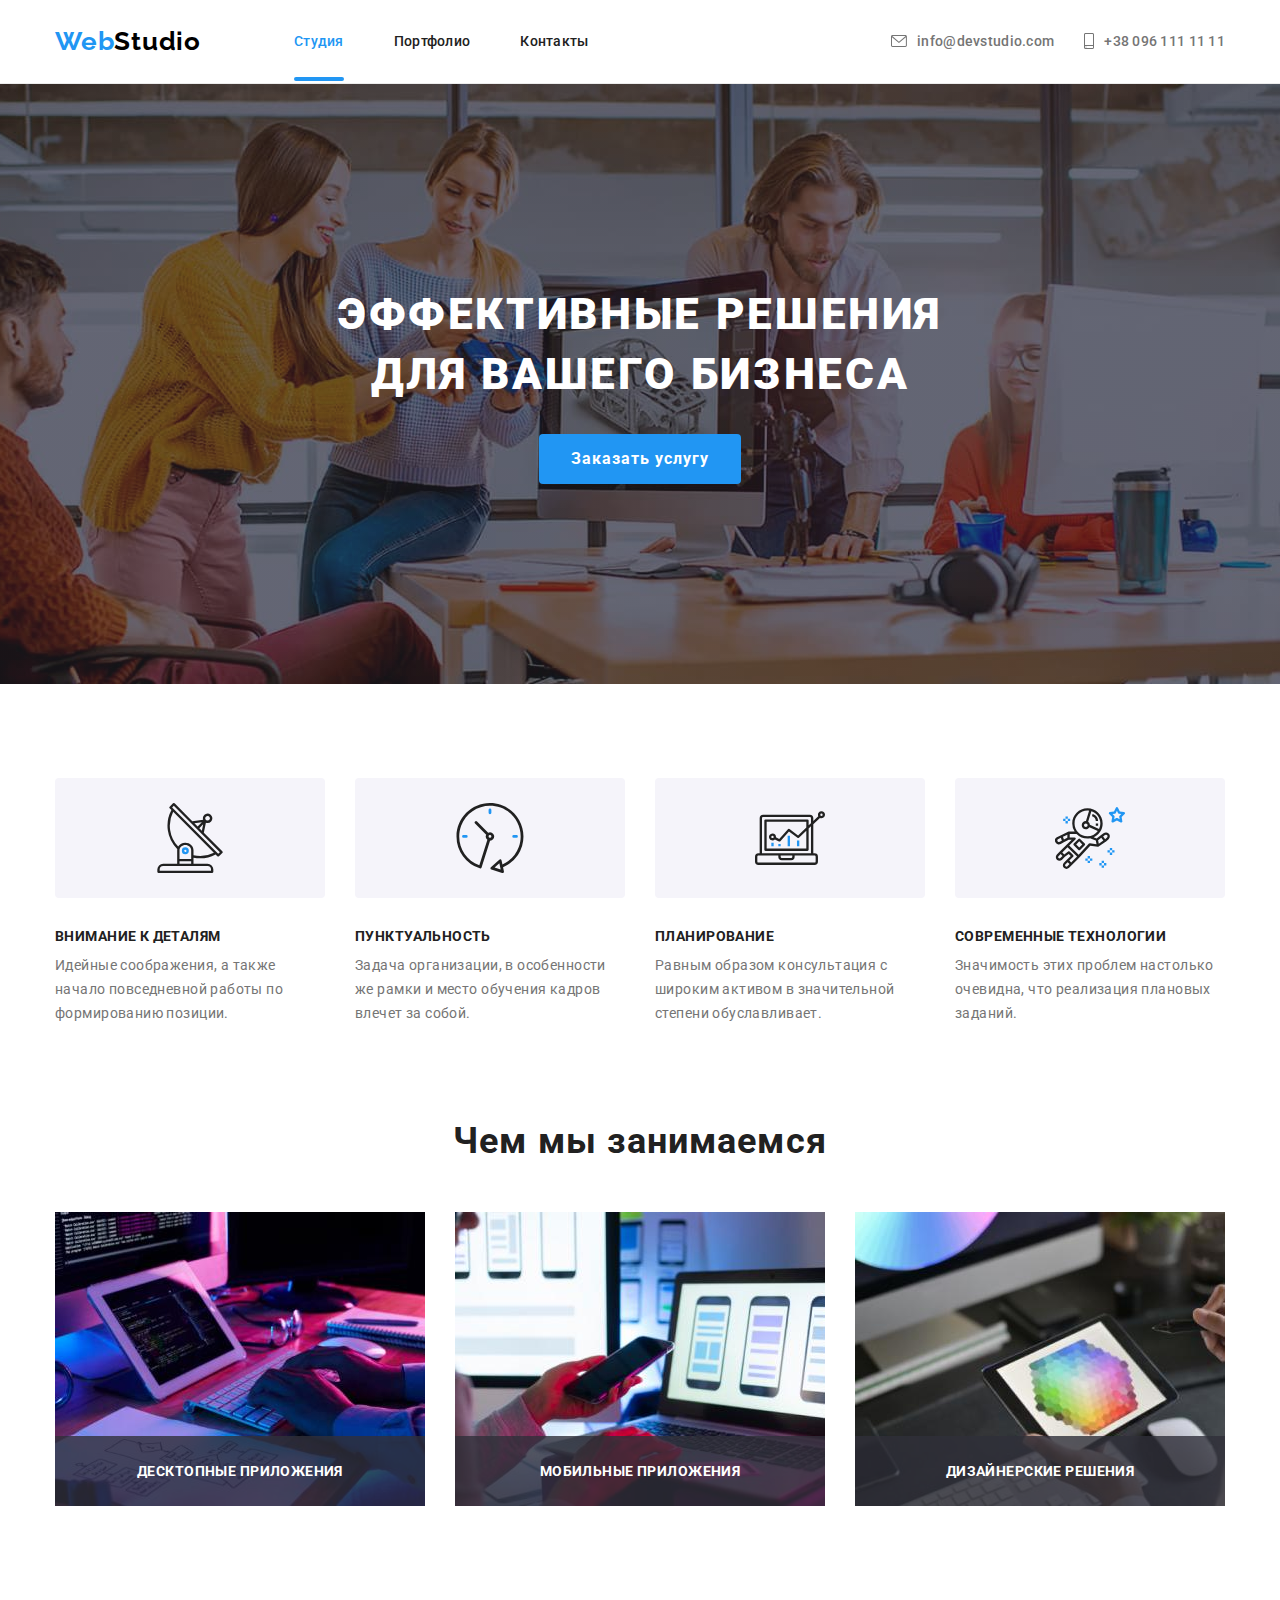
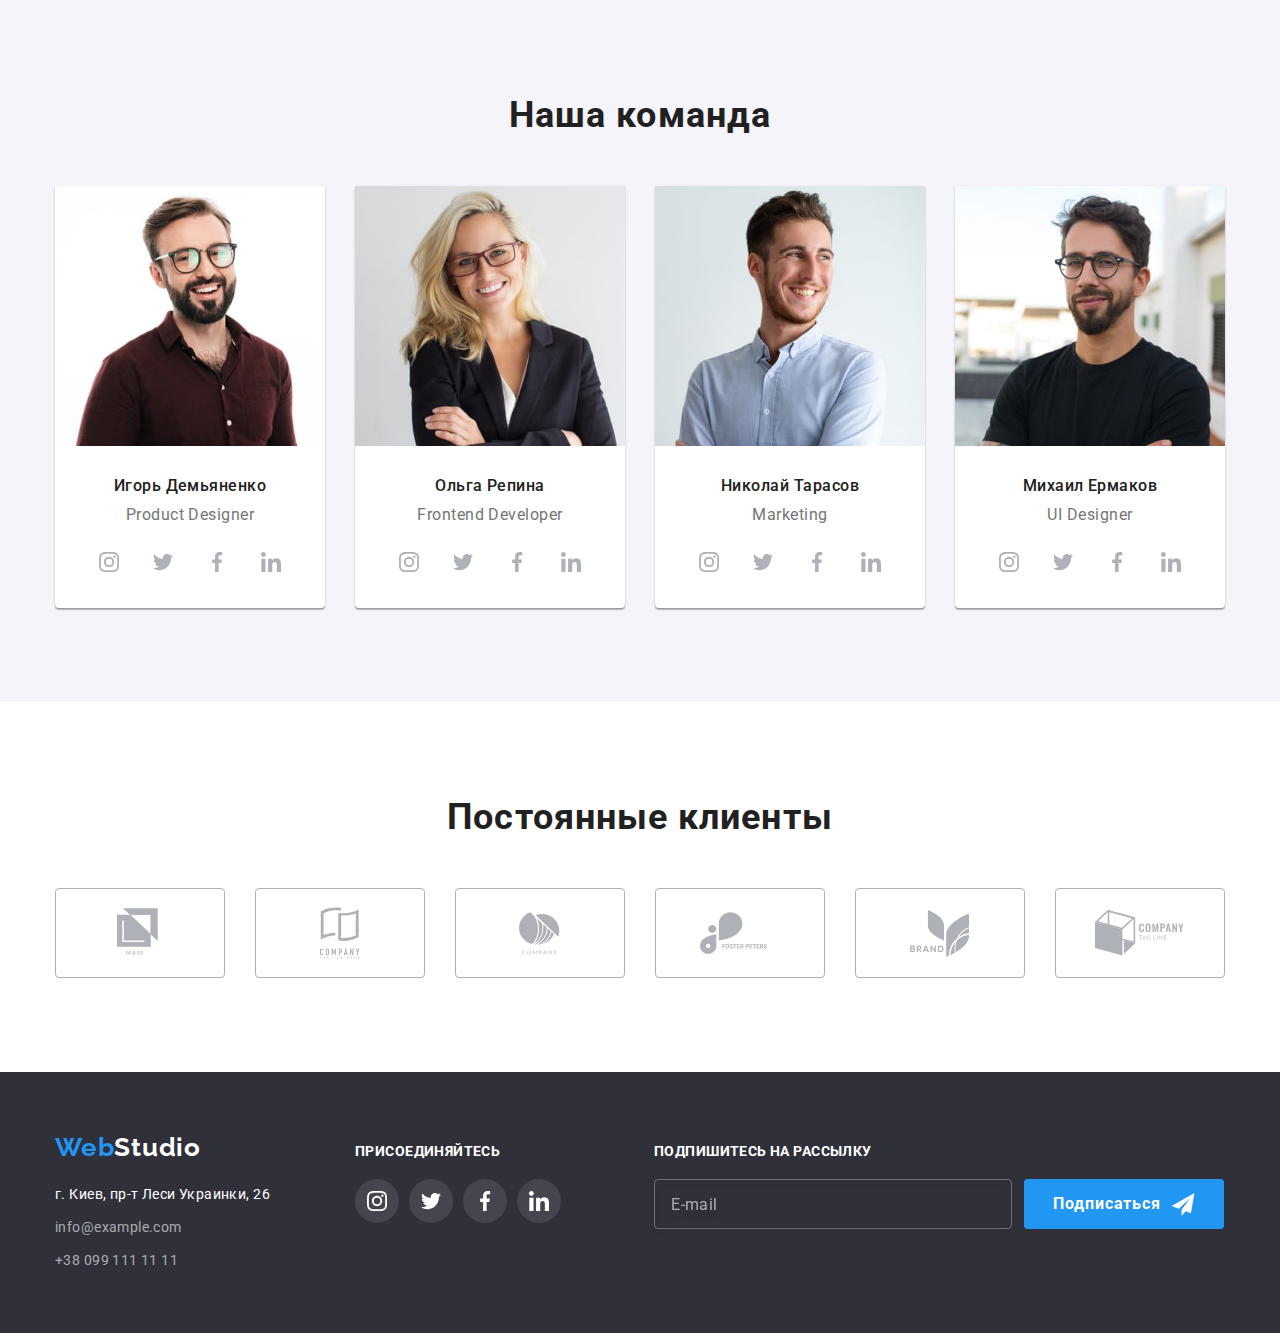
==== commit 75036156: "Add aria-label for some buttons" ====
--- a/index.html
+++ b/index.html
@@ -26,6 +26,7 @@
         >
         <button
           class="openMenu-button page-header__openMenu-button js-open-menu"
+          aria-label="Открытие меню навигации"
         >
           <svg class="openMenu-button__icon" width="40" height="40">
             <use href="./images/icons.svg#icon-menu_40px" />
@@ -787,6 +788,7 @@
     <div class="mobile-menu js-menu-container">
       <button
         class="closeMenu-button mobile-menu__closeMenu-button js-close-menu"
+        aria-label="Закрытие меню навигации"
       >
         <svg class="closeMenu-button__icon" width="40" height="40">
           <use href="./images/icons.svg#icon-close_40px" />
@@ -839,7 +841,9 @@
             >
               <a
                 class="social-networks__link social-networks__link--mobile-menu"
-                href=""
+                href="https://www.instagram.com/"
+                target="_blank"
+                rel="noreferrer noopener"
                 >Instagram</a
               >
             </li>
@@ -848,7 +852,9 @@
             >
               <a
                 class="social-networks__link social-networks__link--mobile-menu"
-                href=""
+                href="https://twitter.com/"
+                target="_blank"
+                rel="noreferrer noopener"
                 >Twitter</a
               >
             </li>
@@ -857,7 +863,9 @@
             >
               <a
                 class="social-networks__link social-networks__link--mobile-menu"
-                href=""
+                href="https://www.facebook.com/"
+                target="_blank"
+                rel="noreferrer noopener"
                 >Facebook</a
               >
             </li>
@@ -866,7 +874,9 @@
             >
               <a
                 class="social-networks__link social-networks__link--mobile-menu"
-                href=""
+                href="https://www.linkedin.com/"
+                target="_blank"
+                rel="noreferrer noopener"
                 >LinkedIn</a
               >
             </li>
--- a/css/main.min.css
+++ b/css/main.min.css
@@ -1,2 +1,2 @@
-:root{--accent-color: #2196f3;--current-bg-color: #2196f3;--current-txt-color: #fff;--main-txt-color: #212121;--secondary-txt-color: #757575;--third-txt-color: rgba(255, 255, 255, 0.6);--main-bg-color: #fff;--secondary-bg-color: #2f303a;--third-bg-color: #f5f4fa;--main-font-name: 'Roboto';--main-font-family: sans-serif;--secondary-font-name: 'Raleway';--secondary-font-family: sans-serif;--delay: 250ms;--time-function: cubic-bezier(0.4, 0, 0.2, 1)}.visually-hidden{position:absolute;width:1px;height:1px;margin:-1px;border:0;padding:0;white-space:nowrap;-webkit-clip-path:inset(100%);clip-path:inset(100%);clip:rect(0 0 0 0);overflow:hidden}body{font-family:var(--main-font-name),var(--main-font-family);font-style:normal;letter-spacing:0.03em;color:var(--main-txt-color);background-color:var(--main-bg-color)}img{display:block;max-height:100%}*:focus{outline-width:1px;outline-style:dotted;outline-color:var(--accent-color)}.section{padding:60px 0}@media screen and (min-width: 1200px){.section{padding:94px 0}}.container{min-width:320px;margin-left:auto;margin-right:auto;padding-left:15px;padding-right:15px}@media screen and (min-width: 480px){.container{max-width:480px}}@media screen and (min-width: 768px){.container{max-width:768px}}@media screen and (min-width: 1200px){.container{max-width:1200px}}.logo{font-family:var(--secondary-font-name),var(--secondary-font-family);font-weight:700;font-size:24px;line-height:1.167;letter-spacing:0.03em;color:var(--accent-color);text-decoration:none}@media screen and (min-width: 1200px){.logo{font-size:26px;line-height:1.192}}.logo__studio--black{color:#000}.logo__studio--white{color:#fff}.social-networks{display:-webkit-box;display:-ms-flexbox;display:flex;-webkit-box-pack:center;-ms-flex-pack:center;justify-content:center;margin:0;padding:0;list-style:none}.social-networks__item:not(:first-child){margin-left:10px}.social-networks__icon{fill:currentColor}.social-networks__link--join-offer,.social-networks__link--personal-cards{display:-webkit-box;display:-ms-flexbox;display:flex;-webkit-box-pack:center;-ms-flex-pack:center;justify-content:center;-webkit-box-align:center;-ms-flex-align:center;align-items:center;width:44px;height:44px;border:none;border-radius:50%}.page-header{border-bottom:1px solid #ececec}.page-header__container{display:-webkit-box;display:-ms-flexbox;display:flex;padding-top:0;padding-bottom:0;-webkit-box-align:center;-ms-flex-align:center;align-items:center}.page-header__logo{margin-top:24px;margin-bottom:25px}.page-header__openMenu-button{display:-webkit-box;display:-ms-flexbox;display:flex;-webkit-box-pack:center;-ms-flex-pack:center;justify-content:center;-webkit-box-align:center;-ms-flex-align:center;align-items:center;margin-left:auto;padding:0;width:40px;height:40px;background-color:transparent;border:none;cursor:pointer;-webkit-transition:color var(--delay) var(--time-function);transition:color var(--delay) var(--time-function)}@media screen and (min-width: 768px){.page-header__openMenu-button{display:none}}.page-header__openMenu-button:hover,.page-header__openMenu-button:focus{color:var(--accent-color)}.openMenu-button__icon{fill:currentColor}.mobile-menu{position:fixed;top:0;left:0;display:-webkit-box;display:-ms-flexbox;display:flex;-webkit-box-orient:vertical;-webkit-box-direction:normal;-ms-flex-direction:column;flex-direction:column;-webkit-box-pack:justify;-ms-flex-pack:justify;justify-content:space-between;width:100vw;height:100vh;padding:48px 40px;background-color:var(--main-bg-color);-webkit-transform:translateX(100%);transform:translateX(100%);-webkit-transition:-webkit-transform var(--delay) var(--time-function);transition:-webkit-transform var(--delay) var(--time-function);transition:transform var(--delay) var(--time-function);transition:transform var(--delay) var(--time-function), -webkit-transform var(--delay) var(--time-function)}.mobile-menu.is-open{-webkit-transform:translateX(0);transform:translateX(0)}.mobile-menu__closeMenu-button{position:absolute;top:0;right:0;translate:-15px 10px;display:-webkit-box;display:-ms-flexbox;display:flex;-webkit-box-pack:center;-ms-flex-pack:center;justify-content:center;-webkit-box-align:center;-ms-flex-align:center;align-items:center;padding:0;width:40px;height:40px;background-color:transparent;border:none;cursor:pointer;-webkit-transition:color var(--delay) var(--time-function);transition:color var(--delay) var(--time-function)}.mobile-menu__closeMenu-button:hover,.mobile-menu__closeMenu-button:focus{color:var(--accent-color)}.closeMenu-button__icon{fill:currentColor}.navigation__list--mobile-menu{display:-webkit-box;display:-ms-flexbox;display:flex;-webkit-box-orient:vertical;-webkit-box-direction:normal;-ms-flex-direction:column;flex-direction:column;margin:0;padding:0;list-style:none}.navigation__item--mobile-menu{margin-left:0;font-weight:500;font-size:40px;line-height:1.175;letter-spacing:0.02em;color:var(--main-txt-color)}.navigation__item--mobile-menu:not(:last-child){margin-bottom:32px}.navigation__link--mobile-menu{color:currentColor;text-decoration:none;-webkit-transition:color var(--delay) var(--time-function);transition:color var(--delay) var(--time-function)}.navigation__link--mobile-menu:hover,.navigation__link--mobile-menu:focus{color:var(--accent-color)}.communication--mobile-menu{display:-webkit-box;display:-ms-flexbox;display:flex;-webkit-box-orient:vertical;-webkit-box-direction:normal;-ms-flex-direction:column;flex-direction:column;margin:0;padding:0;list-style:none}.communication__item--mobile-menu{display:-webkit-box;display:-ms-flexbox;display:flex;-webkit-box-pack:start;-ms-flex-pack:start;justify-content:start}.communication__item--mobile-menu:not(:first-child){margin-top:32px}.communication__item--mobile-menu:last-child{margin-top:64px}.communication__item--mobile-menu:nth-child(1){font-weight:500;font-size:34px;line-height:1.176;letter-spacing:0.02em;color:var(--accent-color)}.communication__item--mobile-menu:nth-child(2){font-weight:500;font-size:24px;line-height:1.167;letter-spacing:0.02em;color:var(--secondary-txt-color)}.communication__link--mobile-menu{color:currentcolor;text-decoration:none}.social-networks__item--mobile-menu:not(:first-child){padding-left:10px;border-left:1px solid rgba(33,33,33,0.2)}.social-networks__link--mobile-menu{font-weight:500;font-size:18px;line-height:1.222;letter-spacing:0.02em;color:var(--accent-color);text-decoration:none}.navigation__menu{display:-webkit-box;display:-ms-flexbox;display:flex;-webkit-box-pack:justify;-ms-flex-pack:justify;justify-content:space-between;-webkit-box-align:center;-ms-flex-align:center;align-items:center;margin-left:93px;width:100%}@media screen and (max-width: 767px){.navigation__menu{display:none}}.navigation__list--notMobile{display:-webkit-box;display:-ms-flexbox;display:flex;margin:0;padding:0;list-style:none}.navigation__item--notMobile{font-weight:500;font-size:14px;line-height:1.14;letter-spacing:0.02em;color:var(--main-txt-color)}.navigation__item--notMobile:not(:first-child){margin-left:50px}.navigation__link--notMobile{color:currentColor;text-decoration:none;-webkit-transition:color var(--delay) var(--time-function);transition:color var(--delay) var(--time-function)}.navigation__link--notMobile:hover,.navigation__link--notMobile:focus{color:var(--accent-color)}.navigation__link--current{position:relative;color:var(--accent-color)}@media screen and (min-width: 768px){.navigation__link--current::after{position:absolute;left:0;bottom:0;-webkit-transform:translateY(calc(100% + 28px));transform:translateY(calc(100% + 28px));display:block;width:100%;height:4px;content:'';background-color:var(--accent-color);border-radius:2px}}.communication--notMobile{display:-webkit-box;display:-ms-flexbox;display:flex;-webkit-box-orient:vertical;-webkit-box-direction:normal;-ms-flex-direction:column;flex-direction:column;padding:0;list-style:none}@media screen and (min-width: 768px){.communication--notMobile{margin:0 0 0 auto}}@media screen and (min-width: 1200px){.communication--notMobile{-webkit-box-orient:horizontal;-webkit-box-direction:normal;-ms-flex-direction:row;flex-direction:row}}@media screen and (min-width: 768px){.communication__item--notMobile:not(:first-child){margin-top:10px}}@media screen and (min-width: 1200px){.communication__item--notMobile:not(:first-child){margin-top:0;margin-left:30px}}.communication__link--notMobile{display:-webkit-box;display:-ms-flexbox;display:flex;-webkit-box-align:center;-ms-flex-align:center;align-items:center;font-weight:500;font-size:12px;line-height:1.167;letter-spacing:0.02em;color:var(--secondary-txt-color);text-decoration:none;-webkit-transition:color var(--delay) var(--time-function);transition:color var(--delay) var(--time-function)}@media screen and (min-width: 1200px){.communication__link--notMobile{font-size:14px;line-height:1.143}}.communication__link--notMobile:hover,.communication__link--notMobile:focus{color:var(--accent-color)}.communication__icon{margin-right:8px;fill:currentColor}@media screen and (min-width: 1200px){.communication__icon{margin-right:10px}}@media screen and (max-width: 1199px){.communication__icon--mail{width:14px;height:10px}}@media screen and (max-width: 1199px){.communication__icon--smartphone{width:10px;height:14px}}.page-footer{padding-top:60px;padding-bottom:60px;background-color:var(--secondary-bg-color)}.page-footer__container{display:-webkit-box;display:-ms-flexbox;display:flex;-webkit-box-orient:vertical;-webkit-box-direction:normal;-ms-flex-direction:column;flex-direction:column;-webkit-box-align:center;-ms-flex-align:center;align-items:center}@media screen and (min-width: 768px){.page-footer__container{-webkit-box-orient:horizontal;-webkit-box-direction:normal;-ms-flex-direction:row;flex-direction:row;-ms-flex-wrap:wrap;flex-wrap:wrap;-webkit-box-align:baseline;-ms-flex-align:baseline;align-items:baseline;-ms-flex-pack:distribute;justify-content:space-around}}@media screen and (min-width: 1200px){.page-footer__container{-ms-flex-wrap:wrap;flex-wrap:wrap;-webkit-box-pack:start;-ms-flex-pack:start;justify-content:start}}@media screen and (max-width: 1199px){.sign-container--mobile{margin-top:60px}}@media screen and (max-width: 767px){.join-offer--mobile{margin-top:60px}}.address-container{text-align:center}@media screen and (min-width: 1200px){.address-container{margin-right:85px;text-align:start}}.page-footer__logo{display:inline-block;margin-bottom:20px}.address{font-style:normal;font-weight:400;font-size:14px;line-height:1.714;letter-spacing:0.03em;text-align:center;color:var(--current-txt-color)}@media screen and (min-width: 1200px){.address{text-align:start}}.address__list{margin:0;padding:0;list-style:none}.address__item{margin-top:8px}@media screen and (min-width: 1200px){.address__item{margin-top:9px}}.address__link{font-weight:400;font-size:14px;line-height:1.714;letter-spacing:0.03em;color:var(--third-txt-color);text-decoration:none;-webkit-transition:color var(--delay) var(--time-function);transition:color var(--delay) var(--time-function)}.address__link:hover,.address__link:focus{color:var(--accent-color)}@media screen and (min-width: 1200px){.join-offer{margin-right:93px}}.join-offer__title{margin-top:0;margin-bottom:20px;font-weight:400;font-size:14px;line-height:1.143;letter-spacing:0.03em;text-align:center;text-transform:uppercase;color:var(--current-txt-color)}@media screen and (min-width: 1200px){.join-offer__title{text-align:start}}.social-networks__link--join-offer{color:var(--current-txt-color);background-color:rgba(255,255,255,0.1);-webkit-transition:background-color var(--delay) var(--time-function);transition:background-color var(--delay) var(--time-function)}.social-networks__link--join-offer:hover,.social-networks__link--join-offer:focus{background-color:var(--accent-color)}.social-networks__link--join-offer:focus{outline:none}@media screen and (max-width: 1199px){.sign-container{width:100%}}.sign-container__title{margin-top:0;margin-bottom:20px;font-weight:400;font-size:14px;line-height:1.143;letter-spacing:0.03em;text-align:center;text-transform:uppercase;color:var(--current-txt-color)}@media screen and (min-width: 1200px){.sign-container__title{text-align:start}}.sign-form{display:-webkit-box;display:-ms-flexbox;display:flex;-webkit-box-orient:vertical;-webkit-box-direction:normal;-ms-flex-direction:column;flex-direction:column;-webkit-box-align:center;-ms-flex-align:center;align-items:center}@media screen and (min-width: 1200px){.sign-form{-webkit-box-orient:horizontal;-webkit-box-direction:normal;-ms-flex-direction:row;flex-direction:row;-webkit-box-pack:justify;-ms-flex-pack:justify;justify-content:space-between}}.sign-form__email{padding-left:16px;padding-right:16px;width:100%;height:50px;font-weight:400;font-size:16px;line-height:1.25;letter-spacing:0.03em;color:var(--current-txt-color);background-color:transparent;border:1px solid rgba(255,255,255,0.3);-webkit-filter:drop-shadow(0px 4px 4px rgba(0,0,0,0.15));filter:drop-shadow(0px 4px 4px rgba(0,0,0,0.15));border-radius:4px;-webkit-transition:border-color var(--delay) var(--time-function);transition:border-color var(--delay) var(--time-function)}@media screen and (min-width: 480px){.sign-form__email{width:450px}}@media screen and (min-width: 1200px){.sign-form__email{width:358px}}.sign-form__email::-webkit-input-placeholder{color:var(--third-txt-color)}.sign-form__email:-ms-input-placeholder{color:var(--third-txt-color)}.sign-form__email::-ms-input-placeholder{color:var(--third-txt-color)}.sign-form__email::placeholder{color:var(--third-txt-color)}.sign-form__email:hover{border-color:var(--accent-color)}.sign-button{display:-webkit-box;display:-ms-flexbox;display:flex;-webkit-box-pack:center;-ms-flex-pack:center;justify-content:center;-webkit-box-align:center;-ms-flex-align:center;align-items:center;margin-top:20px;padding:0;width:200px;height:50px;font-weight:700;font-size:16px;line-height:1.875px;letter-spacing:0.06em;color:var(--current-txt-color);background-color:var(--current-bg-color);border:none;border-radius:4px;cursor:pointer;-webkit-transition:-webkit-box-shadow var(--delay) var(--time-function);transition:-webkit-box-shadow var(--delay) var(--time-function);transition:box-shadow var(--delay) var(--time-function);transition:box-shadow var(--delay) var(--time-function), -webkit-box-shadow var(--delay) var(--time-function)}@media screen and (min-width: 1200px){.sign-button{margin-top:0;margin-left:12px}}.sign-button:hover{-webkit-box-shadow:0px 4px 4px rgba(0,0,0,0.15);box-shadow:0px 4px 4px rgba(0,0,0,0.15)}.sign-button__icon{margin-left:10px;fill:currentcolor}.section-hero{padding:0px}.section-hero__thumb{width:100%;height:100%;margin-left:auto;margin-right:auto;padding:118px 0;background-color:#c4c4c4;background-image:-webkit-gradient(linear, left top, right top, from(rgba(47,48,58,0.4)), to(rgba(47,48,58,0.4))),url("../images/img-bg-hero-480x400.jpg");background-image:linear-gradient(to right, rgba(47,48,58,0.4), rgba(47,48,58,0.4)),url("../images/img-bg-hero-480x400.jpg");background-size:cover;background-position:center;background-repeat:no-repeat}@media screen and (max-width: 386px){.section-hero__thumb{padding:97px 0}}@media screen and (max-width: 347px){.section-hero__thumb{padding:76px 0}}@media (min-device-pixel-ratio: 2), (-webkit-min-device-pixel-ratio: 2), (min-resolution: 192dpi), (min-resolution: 2dppx){.section-hero__thumb{background-image:-webkit-gradient(linear, left top, right top, from(rgba(47,48,58,0.4)), to(rgba(47,48,58,0.4))),url("../images/img-bg-hero-480x400@2x.jpg");background-image:linear-gradient(to right, rgba(47,48,58,0.4), rgba(47,48,58,0.4)),url("../images/img-bg-hero-480x400@2x.jpg")}}@media screen and (min-width: 480px){.section-hero__thumb{background-image:-webkit-gradient(linear, left top, right top, from(rgba(47,48,58,0.4)), to(rgba(47,48,58,0.4))),url("../images/img-bg-hero-768x400.jpg");background-image:linear-gradient(to right, rgba(47,48,58,0.4), rgba(47,48,58,0.4)),url("../images/img-bg-hero-768x400.jpg")}}@media screen and (min-width: 480px) and (min-device-pixel-ratio: 2), screen and (min-width: 480px) and (-webkit-min-device-pixel-ratio: 2), screen and (min-width: 480px) and (min-resolution: 192dpi), screen and (min-width: 480px) and (min-resolution: 2dppx){.section-hero__thumb{background-image:-webkit-gradient(linear, left top, right top, from(rgba(47,48,58,0.4)), to(rgba(47,48,58,0.4))),url("../images/img-bg-hero-768x400@2x.jpg");background-image:linear-gradient(to right, rgba(47,48,58,0.4), rgba(47,48,58,0.4)),url("../images/img-bg-hero-768x400@2x.jpg")}}@media screen and (min-width: 768px){.section-hero__thumb{background-image:-webkit-gradient(linear, left top, right top, from(rgba(47,48,58,0.4)), to(rgba(47,48,58,0.4))),url("../images/img-bg-hero-1600x600.jpg");background-image:linear-gradient(to right, rgba(47,48,58,0.4), rgba(47,48,58,0.4)),url("../images/img-bg-hero-1600x600.jpg")}}@media screen and (min-width: 768px) and (min-device-pixel-ratio: 2), screen and (min-width: 768px) and (-webkit-min-device-pixel-ratio: 2), screen and (min-width: 768px) and (min-resolution: 192dpi), screen and (min-width: 768px) and (min-resolution: 2dppx){.section-hero__thumb{background-image:-webkit-gradient(linear, left top, right top, from(rgba(47,48,58,0.4)), to(rgba(47,48,58,0.4))),url("../images/img-bg-hero-1600x600@2x.jpg");background-image:linear-gradient(to right, rgba(47,48,58,0.4), rgba(47,48,58,0.4)),url("../images/img-bg-hero-1600x600@2x.jpg")}}@media screen and (min-width: 1200px){.section-hero__thumb{padding:200px 0;max-width:1600px;background-size:cover}}.section-hero__title{margin-top:0;margin-bottom:30px;font-weight:900;font-size:26px;line-height:1.615;letter-spacing:0.06em;color:var(--current-txt-color);text-align:center;text-transform:uppercase}@media screen and (min-width: 1200px){.section-hero__title{font-size:44px;line-height:1.364}}.section-hero__button{display:block;margin-left:auto;margin-right:auto;padding:10px 32px;font-weight:700;font-size:16px;line-height:1.875;letter-spacing:0.06em;color:var(--current-txt-color);text-align:center;background-color:var(--current-bg-color);border:none;border-radius:4px;-webkit-box-sizing:border-box;box-sizing:border-box;cursor:pointer;-webkit-transition:-webkit-box-shadow var(--delay) var(--time-function);transition:-webkit-box-shadow var(--delay) var(--time-function);transition:box-shadow var(--delay) var(--time-function);transition:box-shadow var(--delay) var(--time-function), -webkit-box-shadow var(--delay) var(--time-function)}.section-hero__button:hover,.section-hero__button:focus{-webkit-box-shadow:0px 4px 4px rgba(0,0,0,0.15);box-shadow:0px 4px 4px rgba(0,0,0,0.15)}@media screen and (min-width: 1200px){.section-advantages{padding-bottom:0}}.advantage{margin:0;padding:0;list-style:none}@media screen and (min-width: 768px){.advantage{display:-webkit-box;display:-ms-flexbox;display:flex;-ms-flex-wrap:wrap;flex-wrap:wrap;margin-top:calc(-1 * 30px);margin-left:calc(-1 * 30px)}}.advantage__item{width:100%}.advantage__item:not(:first-child){margin-top:30px}@media screen and (min-width: 768px){.advantage__item{margin-top:30px;margin-left:30px;width:354px}}@media screen and (min-width: 1200px){.advantage__item{width:270px}}.advantage__container{display:-webkit-box;display:-ms-flexbox;display:flex;-webkit-box-pack:center;-ms-flex-pack:center;justify-content:center;-webkit-box-align:center;-ms-flex-align:center;align-items:center;margin-bottom:30px;height:120px;width:100%;background-color:var(--third-bg-color);border-radius:4px;border:none}@media screen and (min-width: 768px){.advantage__container{width:354px}}@media screen and (min-width: 1200px){.advantage__container{width:270px}}.advantage__title{margin-top:0;margin-bottom:10px;font-weight:700;font-size:14px;line-height:1.143;letter-spacing:0.03em;text-transform:uppercase}@media screen and (max-width: 480px){.advantage__title{text-align:center}}.advantage__description{margin-top:0;margin-bottom:0;font-weight:400;font-size:14px;line-height:1.714;letter-spacing:0.03em;color:var(--secondary-txt-color)}@media screen and (max-width: 1199px){.section-case{display:none}}.section-case__title{margin-top:0;margin-bottom:50px;font-weight:700;font-size:36px;line-height:1.167;letter-spacing:0.03em;text-align:center}.section-case__list{display:-webkit-box;display:-ms-flexbox;display:flex;-webkit-box-pack:justify;-ms-flex-pack:justify;justify-content:space-between;margin:0;padding:0;list-style:none}.section-case__item{position:relative}.section-case__description{position:absolute;left:0;bottom:0;display:inline-block;margin:0;padding-top:27px;padding-bottom:27px;width:100%;font-weight:700;font-size:14px;line-height:1.143;letter-spacing:0.03em;text-transform:uppercase;text-align:center;color:var(--current-txt-color);background:rgba(47,48,58,0.8)}.section-team{background-color:var(--third-bg-color)}.section-team__title{margin-top:0;margin-bottom:30px;font-weight:700;font-size:28px;line-height:1.179;letter-spacing:0.03em;text-align:center}@media screen and (min-width: 1200px){.section-team__title{margin-bottom:50px;font-size:36px;line-height:1.167}}.personal-cards{--person-set-gap: 30px;margin:0;padding:0;list-style:none}@media screen and (min-width: 768px){.personal-cards{display:-webkit-box;display:-ms-flexbox;display:flex;-ms-flex-wrap:wrap;flex-wrap:wrap;margin-top:calc(-1 * var(--person-set-gap));margin-left:calc(-1 * var(--person-set-gap))}}.personal-cards__item{background-color:#fff;border-radius:0px 0px 4px 4px;-webkit-box-shadow:0px 1px 3px rgba(0,0,0,0.12),0px 1px 1px rgba(0,0,0,0.14),0px 2px 1px rgba(0,0,0,0.2);box-shadow:0px 1px 3px rgba(0,0,0,0.12),0px 1px 1px rgba(0,0,0,0.14),0px 2px 1px rgba(0,0,0,0.2)}.personal-cards__item:not(:first-child){margin-top:var(--person-set-gap)}@media screen and (min-width: 768px){.personal-cards__item{-ms-flex-preferred-size:calc((100% - 2 * var(--person-set-gap)) / 2);flex-basis:calc((100% - 2 * var(--person-set-gap)) / 2);margin-top:var(--person-set-gap);margin-left:var(--person-set-gap)}}@media screen and (min-width: 1200px){.personal-cards__item{-ms-flex-preferred-size:calc((100% - 4 * var(--person-set-gap)) / 4);flex-basis:calc((100% - 4 * var(--person-set-gap)) / 4)}}@media screen and (min-width: 768px){.personal-cards__thumb{height:374px}}@media screen and (min-width: 1200px){.personal-cards__thumb{height:260px}}.personal-cards__photo{max-width:100%;height:100%;-o-object-fit:cover;object-fit:cover}.personal-cards__info{padding:30px 6px 24px 6px}@media screen and (min-width: 1200){.personal-cards__info{padding:30px 6px}}.personal-cards__name{margin-top:0;margin-bottom:10px;font-weight:500;font-size:16px;line-height:1.19;text-align:center}.personal-cards__position{margin-top:0;margin-bottom:16px;font-weight:400;font-size:16px;line-height:1.19;color:var(--secondary-txt-color);text-align:center}.social-networks__link--personal-cards{color:#afb1b8;background-color:transparent;-webkit-transition:background-color var(--delay) var(--time-function),color var(--delay) var(--time-function);transition:background-color var(--delay) var(--time-function),color var(--delay) var(--time-function)}.social-networks__link--personal-cards:hover,.social-networks__link--personal-cards:focus{color:var(--current-txt-color);background-color:var(--accent-color)}.social-networks__link--personal-cards:focus{outline:none}.clients__title{margin-top:0;margin-bottom:30px;font-weight:700;font-size:28px;line-height:1.179;letter-spacing:0.03em;text-align:center}@media screen and (min-width: 1200px){.clients__title{margin-bottom:50px;font-size:36px;line-height:1.167}}.clients{--clients-gap: 30px;display:-webkit-box;display:-ms-flexbox;display:flex;-ms-flex-wrap:wrap;flex-wrap:wrap;margin-bottom:0;padding:0;margin-top:calc(-1 * var(--clients-gap));margin-left:calc(-1 * var(--clients-gap));list-style:none}.clients__item{display:-webkit-box;display:-ms-flexbox;display:flex;margin-top:var(--clients-gap);margin-left:var(--clients-gap);-ms-flex-preferred-size:calc((100% - 2 * var(--clients-gap)) / 2);flex-basis:calc((100% - 2 * var(--clients-gap)) / 2);height:90px}@media screen and (min-width: 768px){.clients__item{-ms-flex-preferred-size:calc((100% - 2 * var(--clients-gap)) / 2);flex-basis:calc((100% - 2 * var(--clients-gap)) / 2)}}@media screen and (min-width: 1200px){.clients__item{-ms-flex-preferred-size:calc((100% - 6 * var(--clients-gap)) / 6);flex-basis:calc((100% - 6 * var(--clients-gap)) / 6)}}.clients__link{display:-webkit-box;display:-ms-flexbox;display:flex;-webkit-box-pack:center;-ms-flex-pack:center;justify-content:center;-webkit-box-align:center;-ms-flex-align:center;align-items:center;width:100%;height:100%;color:#afb1b8;background-color:transparent;border-radius:4px;border:1px solid #afb1b8;-webkit-transition:color var(--delay) var(--time-function),border-color var(--delay) var(--time-function);transition:color var(--delay) var(--time-function),border-color var(--delay) var(--time-function)}.clients__link:hover,.clients__link:focus{color:var(--accent-color);border-color:var(--accent-color)}.clients__link:focus{outline:none}.clients__icon{fill:currentColor}.section-portfolio__button-list{display:-webkit-box;display:-ms-flexbox;display:flex;-webkit-box-pack:left;-ms-flex-pack:left;justify-content:left;-ms-flex-wrap:wrap;flex-wrap:wrap;margin-top:-15px;margin-bottom:40px;padding-left:0;list-style:none}@media screen and (min-width: 768px){.section-portfolio__button-list{-webkit-box-pack:center;-ms-flex-pack:center;justify-content:center;margin-top:0;margin-bottom:30px}}@media screen and (min-width: 1200px){.section-portfolio__button-list{margin-bottom:50px}}.section-portfolio__button-item:not(:last-child){margin-right:8px}@media screen and (max-width: 767px){.section-portfolio__button-item{margin-top:15px}}.section-portfolio__button{padding:6px 22px;font-weight:500;font-size:16px;line-height:1.625;letter-spacing:0.03em;color:var(--main-txt-color);text-align:center;background-color:var(--third-bg-color);border-style:none;border-radius:4px;-webkit-box-shadow:none;box-shadow:none;cursor:pointer;-webkit-transition:background-color var(--delay) var(--time-function),color var(--delay) var(--time-function),-webkit-box-shadow var(--delay) var(--time-function);transition:background-color var(--delay) var(--time-function),color var(--delay) var(--time-function),-webkit-box-shadow var(--delay) var(--time-function);transition:background-color var(--delay) var(--time-function),color var(--delay) var(--time-function),box-shadow var(--delay) var(--time-function);transition:background-color var(--delay) var(--time-function),color var(--delay) var(--time-function),box-shadow var(--delay) var(--time-function),-webkit-box-shadow var(--delay) var(--time-function)}.section-portfolio__button:hover,.section-portfolio__button:focus{color:var(--current-txt-color);background-color:var(--current-bg-color);-webkit-box-shadow:0px 3px 1px rgba(0,0,0,0.1),0px 1px 2px rgba(0,0,0,0.08),0px 2px 2px rgba(0,0,0,0.12);box-shadow:0px 3px 1px rgba(0,0,0,0.1),0px 1px 2px rgba(0,0,0,0.08),0px 2px 2px rgba(0,0,0,0.12)}.section-portfolio__work-list{--card-set-gap: 30px;margin:0;padding:0;list-style:none}@media screen and (min-width: 768px){.section-portfolio__work-list{display:-webkit-box;display:-ms-flexbox;display:flex;-ms-flex-wrap:wrap;flex-wrap:wrap;margin-top:calc(-1 * var(--card-set-gap));margin-left:calc(-1 * var(--card-set-gap))}}.card{background-color:#fff}.card:not(:first-child){margin-top:var(--card-set-gap)}@media screen and (min-width: 768px){.card{-ms-flex-preferred-size:calc((100% - 2 * var(--card-set-gap)) / 2);flex-basis:calc((100% - 2 * var(--card-set-gap)) / 2);margin-top:var(--card-set-gap);margin-left:var(--card-set-gap)}}@media screen and (min-width: 1200px){.card{-ms-flex-preferred-size:calc((100% - 3 * var(--card-set-gap)) / 3);flex-basis:calc((100% - 3 * var(--card-set-gap)) / 3)}}.card__link{display:block;text-decoration:none;outline:none;-webkit-transition:-webkit-box-shadow var(--delay) var(--time-function);transition:-webkit-box-shadow var(--delay) var(--time-function);transition:box-shadow var(--delay) var(--time-function);transition:box-shadow var(--delay) var(--time-function), -webkit-box-shadow var(--delay) var(--time-function)}.card__link:hover,.card__link:focus{-webkit-box-shadow:0px 1px 1px rgba(0,0,0,0.12),0px 4px 4px rgba(0,0,0,0.06),1px 4px 6px rgba(0,0,0,0.16);box-shadow:0px 1px 1px rgba(0,0,0,0.12),0px 4px 4px rgba(0,0,0,0.06),1px 4px 6px rgba(0,0,0,0.16)}.card__thumb{position:relative;overflow:hidden;max-height:294px}.card__photo{max-width:100%;-o-object-fit:cover;object-fit:cover}@media screen and (min-width: 768px){.card__photo{max-width:354px}}@media screen and (min-width: 1200px){.card__photo{max-width:370px}}.card__overlay{position:absolute;top:0;left:0;-webkit-transform:translateY(100%);transform:translateY(100%);-webkit-transition:-webkit-transform var(--delay) var(--time-function);transition:-webkit-transform var(--delay) var(--time-function);transition:transform var(--delay) var(--time-function);transition:transform var(--delay) var(--time-function), -webkit-transform var(--delay) var(--time-function);display:-webkit-box;display:-ms-flexbox;display:flex;-webkit-box-align:center;-ms-flex-align:center;align-items:center;width:100%;height:100%;padding:24px 24px;background-color:var(--current-bg-color);opacity:0.9}.card__link:hover .card__overlay,.card__link:focus .card__overlay{-webkit-transform:translateY(0);transform:translateY(0)}.card__describe{margin:0;font-weight:400;font-size:18px;line-height:1.556;letter-spacing:0.03em;color:var(--current-txt-color)}.card__link{display:-webkit-box;display:-ms-flexbox;display:flex;-webkit-box-orient:vertical;-webkit-box-direction:normal;-ms-flex-direction:column;flex-direction:column;height:100%}.card__info-container{-webkit-box-flex:1;-ms-flex-positive:1;flex-grow:1;padding:20px 24px;border:1px solid #eee;border-top:none}.card__title{margin-top:0;margin-bottom:4px;font-weight:700;font-size:18px;line-height:2;letter-spacing:0.06em;color:var(--main-txt-color)}.card__type{margin:0;font-weight:400;font-size:16px;line-height:1.875;letter-spacing:0.03em;color:var(--secondary-txt-color)}.backdrop{position:fixed;top:0;left:0;width:100vw;height:100vh;background-color:rgba(0,0,0,0.2);opacity:1;-webkit-transition:opacity var(--delay) var(--time-function);transition:opacity var(--delay) var(--time-function)}.backdrop.is-hidden{visibility:hidden;opacity:0;pointer-events:none}.modal{position:absolute;top:50%;left:50%;-webkit-transform:translate(-50%, -50%) scale(1);transform:translate(-50%, -50%) scale(1);width:calc(100% - 30px);padding:40px;background-color:var(--main-bg-color);-webkit-box-shadow:0px 1px 3px rgba(0,0,0,0.12),0px 1px 1px rgba(0,0,0,0.14),0px 2px 1px rgba(0,0,0,0.2);box-shadow:0px 1px 3px rgba(0,0,0,0.12),0px 1px 1px rgba(0,0,0,0.14),0px 2px 1px rgba(0,0,0,0.2);border-radius:4px;-webkit-transition:-webkit-transform var(--delay) var(--time-function);transition:-webkit-transform var(--delay) var(--time-function);transition:transform var(--delay) var(--time-function);transition:transform var(--delay) var(--time-function), -webkit-transform var(--delay) var(--time-function)}@media screen and (min-width: 480px){.modal{width:450px}}@media screen and (min-width: 1200px){.modal{width:528px}}.backdrop.is-hidden .modal{-webkit-transform:translate(-50%, -50%) scale(0.8);transform:translate(-50%, -50%) scale(0.8)}.close-button{position:absolute;top:0;right:0;-webkit-transform:translate(-8px, 8px);transform:translate(-8px, 8px);display:-webkit-box;display:-ms-flexbox;display:flex;-webkit-box-pack:center;-ms-flex-pack:center;justify-content:center;-webkit-box-align:center;-ms-flex-align:center;align-items:center;padding:0;width:30px;height:30px;color:#000;background-color:transparent;border:1px solid rgba(0,0,0,0.1);border-radius:50%;-webkit-transition:color var(--delay) var(--time-function);transition:color var(--delay) var(--time-function)}.close-button:hover,.close-button:focus{color:var(--accent-color)}.close-button__icon{fill:currentColor}.modal__title{margin-top:0;margin-bottom:12px;font-weight:700;font-size:20px;line-height:1.5;text-align:center;letter-spacing:0.03em}@media screen and (min-width: 1200px){.modal__title{line-height:1.15}}.submit-button{display:block;margin:30px auto 0;padding:0;width:200px;height:50px;font-weight:700;font-size:16px;line-height:1.875;letter-spacing:0.06em;color:var(--current-txt-color);background-color:var(--current-bg-color);border:none;border-radius:4px;-webkit-box-shadow:none;box-shadow:none;-webkit-transition:background-color var(--delay) var(--time-function),-webkit-box-shadow var(--delay) var(--time-function);transition:background-color var(--delay) var(--time-function),-webkit-box-shadow var(--delay) var(--time-function);transition:background-color var(--delay) var(--time-function),box-shadow var(--delay) var(--time-function);transition:background-color var(--delay) var(--time-function),box-shadow var(--delay) var(--time-function),-webkit-box-shadow var(--delay) var(--time-function)}.submit-button:hover,.submit-button:focus{background-color:#188ce8;-webkit-box-shadow:0px 4px 4px rgba(0,0,0,0.15);box-shadow:0px 4px 4px rgba(0,0,0,0.15)}.modal-form__label{display:block;margin-bottom:4px;font-weight:400;font-size:12px;line-height:1.167;letter-spacing:0.01em;color:var(--secondary-txt-color)}.modal-form__container{position:relative;margin-bottom:10px}.modal-form__input{padding:12px 16px 12px 42px;width:100%;height:40px;font-weight:400;font-size:14px;line-height:1.714;letter-spacing:0.03em;color:var(--secondary-txt-color);border:1px solid rgba(33,33,33,0.2);border-radius:4px;-webkit-transition:color var(--delay) var(--time-function),border-color var(--delay) var(--time-function);transition:color var(--delay) var(--time-function),border-color var(--delay) var(--time-function)}.modal-form__container:hover .modal-form__input,.modal-form__container:focus-within .modal-form__input{border-color:var(--accent-color)}.modal-form__icon{position:absolute;top:50%;left:12px;-webkit-transform:translateY(-50%);transform:translateY(-50%);-webkit-transition:fill var(--delay) var(--time-function);transition:fill var(--delay) var(--time-function)}.modal-form__container:hover .modal-form__icon,.modal-form__container:focus-within .modal-form__icon{fill:var(--accent-color)}.modal-form__textarea{display:block;padding:12px 16px;width:100%;height:120px;resize:none;font-weight:400;font-size:14px;line-height:1.714;letter-spacing:0.03em;color:var(--secondary-txt-color);border:1px solid rgba(33,33,33,0.2);border-radius:4px;-webkit-transition:color var(--delay) var(--time-function),border-color var(--delay) var(--time-function);transition:color var(--delay) var(--time-function),border-color var(--delay) var(--time-function)}.modal-form__textarea::-webkit-input-placeholder{font-weight:400;font-size:12px;line-height:1.167;letter-spacing:0.01em;color:rgba(117,117,117,0.5)}.modal-form__textarea:-ms-input-placeholder{font-weight:400;font-size:12px;line-height:1.167;letter-spacing:0.01em;color:rgba(117,117,117,0.5)}.modal-form__textarea::-ms-input-placeholder{font-weight:400;font-size:12px;line-height:1.167;letter-spacing:0.01em;color:rgba(117,117,117,0.5)}.modal-form__textarea::placeholder{font-weight:400;font-size:12px;line-height:1.167;letter-spacing:0.01em;color:rgba(117,117,117,0.5)}.modal-form__container:hover .modal-form__textarea,.modal-form__container:focus-within .modal-form__textarea{border-color:var(--accent-color)}.modal-form__checkbox-label{display:-webkit-box;display:-ms-flexbox;display:flex;-webkit-box-pack:center;-ms-flex-pack:center;justify-content:center;-webkit-box-align:center;-ms-flex-align:center;align-items:center;-moz-user-select:none;-ms-user-select:none;-o-user-select:none;-webkit-user-select:none;user-select:none;margin-top:20px;font-weight:400;font-size:12px;line-height:1.167;letter-spacing:0.03em;color:var(--secondary-txt-color);text-align:center}@media screen and (mai-width: 1200px){.modal-form__checkbox-label{font-size:14px;line-height:1.714}}.modal-form__checkbox-link{color:var(--accent-color);-webkit-text-decoration-line:underline;text-decoration-line:underline}.modal-form__checkbox-icon{margin-right:8px;min-width:16px;height:15px;fill:var(--accent-color);background-color:transparent;border:2px solid black;border-radius:2px;-webkit-transition:border-color var(--delay) var(--time-function);transition:border-color var(--delay) var(--time-function);cursor:pointer}.modal-form__checkbox-input:checked+.modal-form__checkbox-icon{border:none}.modal-form__checkbox-icon:hover{border-color:var(--accent-color)}.modal-form__checkbox-input:focus+.modal-form__checkbox-icon{border-color:var(--accent-color);outline:0.5px dotted}.checkbox-icon__source{display:none}.modal-form__checkbox-input:checked+.modal-form__checkbox-icon .checkbox-icon__source{display:block}
+:root{--accent-color: #2196f3;--current-bg-color: #2196f3;--current-txt-color: #fff;--main-txt-color: #212121;--secondary-txt-color: #757575;--third-txt-color: rgba(255, 255, 255, 0.6);--main-bg-color: #fff;--secondary-bg-color: #2f303a;--third-bg-color: #f5f4fa;--main-font-name: 'Roboto';--main-font-family: sans-serif;--secondary-font-name: 'Raleway';--secondary-font-family: sans-serif;--delay: 250ms;--time-function: cubic-bezier(0.4, 0, 0.2, 1)}.visually-hidden{position:absolute;width:1px;height:1px;margin:-1px;border:0;padding:0;white-space:nowrap;-webkit-clip-path:inset(100%);clip-path:inset(100%);clip:rect(0 0 0 0);overflow:hidden}body{font-family:var(--main-font-name),var(--main-font-family);font-style:normal;letter-spacing:0.03em;color:var(--main-txt-color);background-color:var(--main-bg-color)}img{display:block;max-height:100%}*:focus{outline-width:1px;outline-style:dotted;outline-color:var(--accent-color)}.section{padding:60px 0}@media screen and (min-width: 1200px){.section{padding:94px 0}}.container{min-width:320px;margin-left:auto;margin-right:auto;padding-left:15px;padding-right:15px}@media screen and (min-width: 480px){.container{max-width:480px}}@media screen and (min-width: 768px){.container{max-width:768px}}@media screen and (min-width: 1200px){.container{max-width:1200px}}.logo{font-family:var(--secondary-font-name),var(--secondary-font-family);font-weight:700;font-size:24px;line-height:1.167;letter-spacing:0.03em;color:var(--accent-color);text-decoration:none}@media screen and (min-width: 1200px){.logo{font-size:26px;line-height:1.192}}.logo__studio--black{color:#000}.logo__studio--white{color:#fff}.social-networks{display:-webkit-box;display:-ms-flexbox;display:flex;-webkit-box-pack:center;-ms-flex-pack:center;justify-content:center;margin:0;padding:0;list-style:none}.social-networks__item:not(:first-child){margin-left:10px}.social-networks__icon{fill:currentColor}.social-networks__link--join-offer,.social-networks__link--personal-cards{display:-webkit-box;display:-ms-flexbox;display:flex;-webkit-box-pack:center;-ms-flex-pack:center;justify-content:center;-webkit-box-align:center;-ms-flex-align:center;align-items:center;width:44px;height:44px;border:none;border-radius:50%}.mobile-menu{position:fixed;top:0;left:0;display:-webkit-box;display:-ms-flexbox;display:flex;-webkit-box-orient:vertical;-webkit-box-direction:normal;-ms-flex-direction:column;flex-direction:column;-webkit-box-pack:justify;-ms-flex-pack:justify;justify-content:space-between;width:100vw;height:100vh;padding:48px 40px;background-color:var(--main-bg-color);-webkit-transform:translateX(100%);transform:translateX(100%);-webkit-transition:-webkit-transform var(--delay) var(--time-function);transition:-webkit-transform var(--delay) var(--time-function);transition:transform var(--delay) var(--time-function);transition:transform var(--delay) var(--time-function), -webkit-transform var(--delay) var(--time-function)}.mobile-menu.is-open{-webkit-transform:translateX(0);transform:translateX(0)}.mobile-menu__closeMenu-button{position:absolute;top:0;right:0;translate:-15px 10px;display:-webkit-box;display:-ms-flexbox;display:flex;-webkit-box-pack:center;-ms-flex-pack:center;justify-content:center;-webkit-box-align:center;-ms-flex-align:center;align-items:center;padding:0;width:40px;height:40px;background-color:transparent;border:none;cursor:pointer;-webkit-transition:color var(--delay) var(--time-function);transition:color var(--delay) var(--time-function)}.mobile-menu__closeMenu-button:hover,.mobile-menu__closeMenu-button:focus{color:var(--accent-color)}.closeMenu-button__icon{fill:currentColor}.navigation__list--mobile-menu{display:-webkit-box;display:-ms-flexbox;display:flex;-webkit-box-orient:vertical;-webkit-box-direction:normal;-ms-flex-direction:column;flex-direction:column;margin:0;padding:0;list-style:none}.navigation__item--mobile-menu{margin-left:0;font-weight:500;font-size:40px;line-height:1.175;letter-spacing:0.02em;color:var(--main-txt-color)}.navigation__item--mobile-menu:not(:last-child){margin-bottom:32px}.navigation__link--mobile-menu{color:currentColor;text-decoration:none;-webkit-transition:color var(--delay) var(--time-function);transition:color var(--delay) var(--time-function)}.navigation__link--mobile-menu:hover,.navigation__link--mobile-menu:focus{color:var(--accent-color)}.communication--mobile-menu{display:-webkit-box;display:-ms-flexbox;display:flex;-webkit-box-orient:vertical;-webkit-box-direction:normal;-ms-flex-direction:column;flex-direction:column;margin:0;padding:0;list-style:none}.communication__item--mobile-menu{display:-webkit-box;display:-ms-flexbox;display:flex;-webkit-box-pack:start;-ms-flex-pack:start;justify-content:start;font-weight:500;letter-spacing:0.02em}.communication__item--mobile-menu:not(:first-child){margin-top:32px}.communication__item--mobile-menu:last-child{margin-top:64px}.communication__item--mobile-menu:nth-child(1){font-size:34px;line-height:1.176;color:var(--accent-color)}.communication__item--mobile-menu:nth-child(2){font-size:24px;line-height:1.167;color:var(--secondary-txt-color)}.communication__link--mobile-menu{color:currentcolor;text-decoration:none}.social-networks--mobile-menu{display:-webkit-box;display:-ms-flexbox;display:flex;-ms-flex-wrap:wrap;flex-wrap:wrap;-webkit-box-pack:start;-ms-flex-pack:start;justify-content:start}.social-networks__item--mobile-menu:not(:first-child){padding-left:10px;border-left:1px solid rgba(33,33,33,0.2)}.social-networks__link--mobile-menu{font-weight:500;font-size:18px;line-height:1.222;letter-spacing:0.02em;color:var(--accent-color);text-decoration:none}.page-header{border-bottom:1px solid #ececec}.page-header__container{display:-webkit-box;display:-ms-flexbox;display:flex;padding-top:0;padding-bottom:0;-webkit-box-align:center;-ms-flex-align:center;align-items:center}.page-header__logo{margin-top:16px;margin-bottom:16px}@media screen and (min-width: 768px){.page-header__logo{margin-top:26px;margin-bottom:26px}}@media screen and (min-width: 1200){.page-header__logo{margin-top:24px;margin-bottom:25px}}.page-header__openMenu-button{display:-webkit-box;display:-ms-flexbox;display:flex;-webkit-box-pack:center;-ms-flex-pack:center;justify-content:center;-webkit-box-align:center;-ms-flex-align:center;align-items:center;margin-left:auto;padding:0;width:40px;height:40px;background-color:transparent;border:none;cursor:pointer;-webkit-transition:color var(--delay) var(--time-function);transition:color var(--delay) var(--time-function)}@media screen and (min-width: 768px){.page-header__openMenu-button{display:none}}.page-header__openMenu-button:hover,.page-header__openMenu-button:focus{color:var(--accent-color)}.openMenu-button__icon{fill:currentColor}.navigation__menu{display:-webkit-box;display:-ms-flexbox;display:flex;-webkit-box-pack:justify;-ms-flex-pack:justify;justify-content:space-between;-webkit-box-align:center;-ms-flex-align:center;align-items:center;margin-left:88px;width:100%}@media screen and (max-width: 767px){.navigation__menu{display:none}}@media screen and (min-width: 1200px){.navigation__menu{margin-left:93px}}.navigation__list--notMobile{display:-webkit-box;display:-ms-flexbox;display:flex;margin:0;padding:0;list-style:none}.navigation__item--notMobile{font-weight:500;font-size:14px;line-height:1.14;letter-spacing:0.02em;color:var(--main-txt-color)}.navigation__item--notMobile:not(:first-child){margin-left:50px}.navigation__link--notMobile{color:currentColor;text-decoration:none;-webkit-transition:color var(--delay) var(--time-function);transition:color var(--delay) var(--time-function)}.navigation__link--notMobile:hover,.navigation__link--notMobile:focus{color:var(--accent-color)}.navigation__link--current{position:relative;color:var(--accent-color)}@media screen and (min-width: 768px){.navigation__link--current::after{position:absolute;left:0;bottom:0;-webkit-transform:translateY(calc(100% + 28px));transform:translateY(calc(100% + 28px));display:block;width:100%;height:4px;content:'';background-color:var(--accent-color);border-radius:2px}}@media screen and (min-width: 1200px){.navigation__link--current{-webkit-transform:translateY(calc(100% + 28px));transform:translateY(calc(100% + 28px))}}.communication--notMobile{display:-webkit-box;display:-ms-flexbox;display:flex;-webkit-box-orient:vertical;-webkit-box-direction:normal;-ms-flex-direction:column;flex-direction:column;padding:0;list-style:none}@media screen and (min-width: 768px){.communication--notMobile{margin:0 0 0 auto}}@media screen and (min-width: 1200px){.communication--notMobile{-webkit-box-orient:horizontal;-webkit-box-direction:normal;-ms-flex-direction:row;flex-direction:row}}@media screen and (min-width: 768px){.communication__item--notMobile:not(:first-child){margin-top:10px}}@media screen and (min-width: 1200px){.communication__item--notMobile:not(:first-child){margin-top:0;margin-left:30px}}.communication__link--notMobile{display:-webkit-box;display:-ms-flexbox;display:flex;-webkit-box-align:center;-ms-flex-align:center;align-items:center;font-weight:500;font-size:12px;line-height:1.167;letter-spacing:0.02em;color:var(--secondary-txt-color);text-decoration:none;-webkit-transition:color var(--delay) var(--time-function);transition:color var(--delay) var(--time-function)}@media screen and (min-width: 1200px){.communication__link--notMobile{font-size:14px;line-height:1.143}}.communication__link--notMobile:hover,.communication__link--notMobile:focus{color:var(--accent-color)}.communication__icon{margin-right:8px;fill:currentColor}@media screen and (min-width: 1200px){.communication__icon{margin-right:10px}}@media screen and (max-width: 1199px){.communication__icon--mail{width:14px;height:10px}}@media screen and (max-width: 1199px){.communication__icon--smartphone{width:10px;height:14px}}.page-footer{padding-top:60px;padding-bottom:60px;background-color:var(--secondary-bg-color)}.page-footer__container{display:-webkit-box;display:-ms-flexbox;display:flex;-webkit-box-orient:vertical;-webkit-box-direction:normal;-ms-flex-direction:column;flex-direction:column;-webkit-box-align:center;-ms-flex-align:center;align-items:center}@media screen and (min-width: 768px){.page-footer__container{-webkit-box-orient:horizontal;-webkit-box-direction:normal;-ms-flex-direction:row;flex-direction:row;-ms-flex-wrap:wrap;flex-wrap:wrap;-webkit-box-align:baseline;-ms-flex-align:baseline;align-items:baseline;-ms-flex-pack:distribute;justify-content:space-around}}@media screen and (min-width: 1200px){.page-footer__container{-ms-flex-wrap:wrap;flex-wrap:wrap;-webkit-box-pack:start;-ms-flex-pack:start;justify-content:start}}@media screen and (max-width: 1199px){.sign-container--mobile{margin-top:60px}}@media screen and (max-width: 767px){.join-offer--mobile{margin-top:60px}}.address-container{text-align:center}@media screen and (min-width: 1200px){.address-container{margin-right:85px;text-align:start}}.page-footer__logo{display:inline-block;margin-bottom:20px}.address{font-style:normal;font-weight:400;font-size:14px;line-height:1.714;letter-spacing:0.03em;text-align:center;color:var(--current-txt-color)}@media screen and (min-width: 1200px){.address{text-align:start}}.address__list{margin:0;padding:0;list-style:none}.address__item{margin-top:8px}@media screen and (min-width: 1200px){.address__item{margin-top:9px}}.address__link{font-weight:400;font-size:14px;line-height:1.714;letter-spacing:0.03em;color:var(--third-txt-color);text-decoration:none;-webkit-transition:color var(--delay) var(--time-function);transition:color var(--delay) var(--time-function)}.address__link:hover,.address__link:focus{color:var(--accent-color)}@media screen and (min-width: 1200px){.join-offer{margin-right:93px}}.join-offer__title{margin-top:0;margin-bottom:20px;font-weight:400;font-size:14px;line-height:1.143;letter-spacing:0.03em;text-align:center;text-transform:uppercase;color:var(--current-txt-color)}@media screen and (min-width: 1200px){.join-offer__title{text-align:start}}.social-networks__link--join-offer{color:var(--current-txt-color);background-color:rgba(255,255,255,0.1);-webkit-transition:background-color var(--delay) var(--time-function);transition:background-color var(--delay) var(--time-function)}.social-networks__link--join-offer:hover,.social-networks__link--join-offer:focus{background-color:var(--accent-color)}.social-networks__link--join-offer:focus{outline:none}@media screen and (max-width: 1199px){.sign-container{width:100%}}.sign-container__title{margin-top:0;margin-bottom:20px;font-weight:400;font-size:14px;line-height:1.143;letter-spacing:0.03em;text-align:center;text-transform:uppercase;color:var(--current-txt-color)}@media screen and (min-width: 1200px){.sign-container__title{text-align:start}}.sign-form{display:-webkit-box;display:-ms-flexbox;display:flex;-webkit-box-orient:vertical;-webkit-box-direction:normal;-ms-flex-direction:column;flex-direction:column;-webkit-box-align:center;-ms-flex-align:center;align-items:center}@media screen and (min-width: 1200px){.sign-form{-webkit-box-orient:horizontal;-webkit-box-direction:normal;-ms-flex-direction:row;flex-direction:row;-webkit-box-pack:justify;-ms-flex-pack:justify;justify-content:space-between}}.sign-form__email{padding-left:16px;padding-right:16px;width:100%;height:50px;font-weight:400;font-size:16px;line-height:1.25;letter-spacing:0.03em;color:var(--current-txt-color);background-color:transparent;border:1px solid rgba(255,255,255,0.3);-webkit-filter:drop-shadow(0px 4px 4px rgba(0,0,0,0.15));filter:drop-shadow(0px 4px 4px rgba(0,0,0,0.15));border-radius:4px;-webkit-transition:border-color var(--delay) var(--time-function);transition:border-color var(--delay) var(--time-function)}@media screen and (min-width: 480px){.sign-form__email{width:450px}}@media screen and (min-width: 1200px){.sign-form__email{width:358px}}.sign-form__email::-webkit-input-placeholder{color:var(--third-txt-color)}.sign-form__email:-ms-input-placeholder{color:var(--third-txt-color)}.sign-form__email::-ms-input-placeholder{color:var(--third-txt-color)}.sign-form__email::placeholder{color:var(--third-txt-color)}.sign-form__email:hover{border-color:var(--accent-color)}.sign-button{display:-webkit-box;display:-ms-flexbox;display:flex;-webkit-box-pack:center;-ms-flex-pack:center;justify-content:center;-webkit-box-align:center;-ms-flex-align:center;align-items:center;margin-top:20px;padding:0;width:200px;height:50px;font-weight:700;font-size:16px;line-height:1.875px;letter-spacing:0.06em;color:var(--current-txt-color);background-color:var(--current-bg-color);border:none;border-radius:4px;cursor:pointer;-webkit-transition:-webkit-box-shadow var(--delay) var(--time-function);transition:-webkit-box-shadow var(--delay) var(--time-function);transition:box-shadow var(--delay) var(--time-function);transition:box-shadow var(--delay) var(--time-function), -webkit-box-shadow var(--delay) var(--time-function)}@media screen and (min-width: 1200px){.sign-button{margin-top:0;margin-left:12px}}.sign-button:hover{-webkit-box-shadow:0px 4px 4px rgba(0,0,0,0.15);box-shadow:0px 4px 4px rgba(0,0,0,0.15)}.sign-button__icon{margin-left:10px;fill:currentcolor}.section-hero{padding:0px}.section-hero__thumb{width:100%;height:100%;margin-left:auto;margin-right:auto;padding:118px 0;background-color:#c4c4c4;background-image:-webkit-gradient(linear, left top, right top, from(rgba(47,48,58,0.4)), to(rgba(47,48,58,0.4))),url("../images/img-bg-hero-480x400.jpg");background-image:linear-gradient(to right, rgba(47,48,58,0.4), rgba(47,48,58,0.4)),url("../images/img-bg-hero-480x400.jpg");background-size:cover;background-position:center;background-repeat:no-repeat}@media screen and (max-width: 386px){.section-hero__thumb{padding:97px 0}}@media screen and (max-width: 347px){.section-hero__thumb{padding:76px 0}}@media (min-device-pixel-ratio: 2), (-webkit-min-device-pixel-ratio: 2), (min-resolution: 192dpi), (min-resolution: 2dppx){.section-hero__thumb{background-image:-webkit-gradient(linear, left top, right top, from(rgba(47,48,58,0.4)), to(rgba(47,48,58,0.4))),url("../images/img-bg-hero-480x400@2x.jpg");background-image:linear-gradient(to right, rgba(47,48,58,0.4), rgba(47,48,58,0.4)),url("../images/img-bg-hero-480x400@2x.jpg")}}@media screen and (min-width: 480px){.section-hero__thumb{background-image:-webkit-gradient(linear, left top, right top, from(rgba(47,48,58,0.4)), to(rgba(47,48,58,0.4))),url("../images/img-bg-hero-768x400.jpg");background-image:linear-gradient(to right, rgba(47,48,58,0.4), rgba(47,48,58,0.4)),url("../images/img-bg-hero-768x400.jpg")}}@media screen and (min-width: 480px) and (min-device-pixel-ratio: 2), screen and (min-width: 480px) and (-webkit-min-device-pixel-ratio: 2), screen and (min-width: 480px) and (min-resolution: 192dpi), screen and (min-width: 480px) and (min-resolution: 2dppx){.section-hero__thumb{background-image:-webkit-gradient(linear, left top, right top, from(rgba(47,48,58,0.4)), to(rgba(47,48,58,0.4))),url("../images/img-bg-hero-768x400@2x.jpg");background-image:linear-gradient(to right, rgba(47,48,58,0.4), rgba(47,48,58,0.4)),url("../images/img-bg-hero-768x400@2x.jpg")}}@media screen and (min-width: 768px){.section-hero__thumb{background-image:-webkit-gradient(linear, left top, right top, from(rgba(47,48,58,0.4)), to(rgba(47,48,58,0.4))),url("../images/img-bg-hero-1600x600.jpg");background-image:linear-gradient(to right, rgba(47,48,58,0.4), rgba(47,48,58,0.4)),url("../images/img-bg-hero-1600x600.jpg")}}@media screen and (min-width: 768px) and (min-device-pixel-ratio: 2), screen and (min-width: 768px) and (-webkit-min-device-pixel-ratio: 2), screen and (min-width: 768px) and (min-resolution: 192dpi), screen and (min-width: 768px) and (min-resolution: 2dppx){.section-hero__thumb{background-image:-webkit-gradient(linear, left top, right top, from(rgba(47,48,58,0.4)), to(rgba(47,48,58,0.4))),url("../images/img-bg-hero-1600x600@2x.jpg");background-image:linear-gradient(to right, rgba(47,48,58,0.4), rgba(47,48,58,0.4)),url("../images/img-bg-hero-1600x600@2x.jpg")}}@media screen and (min-width: 1200px){.section-hero__thumb{padding:200px 0;max-width:1600px;background-size:cover}}.section-hero__title{margin-top:0;margin-bottom:30px;font-weight:900;font-size:26px;line-height:1.615;letter-spacing:0.06em;color:var(--current-txt-color);text-align:center;text-transform:uppercase}@media screen and (min-width: 1200px){.section-hero__title{font-size:44px;line-height:1.364}}.section-hero__button{display:block;margin-left:auto;margin-right:auto;padding:10px 32px;font-weight:700;font-size:16px;line-height:1.875;letter-spacing:0.06em;color:var(--current-txt-color);text-align:center;background-color:var(--current-bg-color);border:none;border-radius:4px;-webkit-box-sizing:border-box;box-sizing:border-box;cursor:pointer;-webkit-transition:-webkit-box-shadow var(--delay) var(--time-function);transition:-webkit-box-shadow var(--delay) var(--time-function);transition:box-shadow var(--delay) var(--time-function);transition:box-shadow var(--delay) var(--time-function), -webkit-box-shadow var(--delay) var(--time-function)}.section-hero__button:hover,.section-hero__button:focus{-webkit-box-shadow:0px 4px 4px rgba(0,0,0,0.15);box-shadow:0px 4px 4px rgba(0,0,0,0.15)}@media screen and (min-width: 1200px){.section-advantages{padding-bottom:0}}.advantage{margin:0;padding:0;list-style:none}@media screen and (min-width: 768px){.advantage{display:-webkit-box;display:-ms-flexbox;display:flex;-ms-flex-wrap:wrap;flex-wrap:wrap;margin-top:calc(-1 * 30px);margin-left:calc(-1 * 30px)}}.advantage__item{width:100%}.advantage__item:not(:first-child){margin-top:30px}@media screen and (min-width: 768px){.advantage__item{margin-top:30px;margin-left:30px;width:354px}}@media screen and (min-width: 1200px){.advantage__item{width:270px}}.advantage__container{display:-webkit-box;display:-ms-flexbox;display:flex;-webkit-box-pack:center;-ms-flex-pack:center;justify-content:center;-webkit-box-align:center;-ms-flex-align:center;align-items:center;margin-bottom:30px;height:120px;width:100%;background-color:var(--third-bg-color);border-radius:4px;border:none}@media screen and (min-width: 768px){.advantage__container{width:354px}}@media screen and (min-width: 1200px){.advantage__container{width:270px}}.advantage__title{margin-top:0;margin-bottom:10px;font-weight:700;font-size:14px;line-height:1.143;letter-spacing:0.03em;text-transform:uppercase}@media screen and (max-width: 480px){.advantage__title{text-align:center}}.advantage__description{margin-top:0;margin-bottom:0;font-weight:400;font-size:14px;line-height:1.714;letter-spacing:0.03em;color:var(--secondary-txt-color)}@media screen and (max-width: 1199px){.section-case{display:none}}.section-case__title{margin-top:0;margin-bottom:50px;font-weight:700;font-size:36px;line-height:1.167;letter-spacing:0.03em;text-align:center}.section-case__list{display:-webkit-box;display:-ms-flexbox;display:flex;-webkit-box-pack:justify;-ms-flex-pack:justify;justify-content:space-between;margin:0;padding:0;list-style:none}.section-case__item{position:relative}.section-case__description{position:absolute;left:0;bottom:0;display:inline-block;margin:0;padding-top:27px;padding-bottom:27px;width:100%;font-weight:700;font-size:14px;line-height:1.143;letter-spacing:0.03em;text-transform:uppercase;text-align:center;color:var(--current-txt-color);background:rgba(47,48,58,0.8)}.section-team{background-color:var(--third-bg-color)}.section-team__title{margin-top:0;margin-bottom:30px;font-weight:700;font-size:28px;line-height:1.179;letter-spacing:0.03em;text-align:center}@media screen and (min-width: 1200px){.section-team__title{margin-bottom:50px;font-size:36px;line-height:1.167}}.personal-cards{--person-set-gap: 30px;margin:0;padding:0;list-style:none}@media screen and (min-width: 768px){.personal-cards{display:-webkit-box;display:-ms-flexbox;display:flex;-ms-flex-wrap:wrap;flex-wrap:wrap;margin-top:calc(-1 * var(--person-set-gap));margin-left:calc(-1 * var(--person-set-gap))}}.personal-cards__item{background-color:#fff;border-radius:0px 0px 4px 4px;-webkit-box-shadow:0px 1px 3px rgba(0,0,0,0.12),0px 1px 1px rgba(0,0,0,0.14),0px 2px 1px rgba(0,0,0,0.2);box-shadow:0px 1px 3px rgba(0,0,0,0.12),0px 1px 1px rgba(0,0,0,0.14),0px 2px 1px rgba(0,0,0,0.2)}.personal-cards__item:not(:first-child){margin-top:var(--person-set-gap)}@media screen and (min-width: 768px){.personal-cards__item{-ms-flex-preferred-size:calc((100% - 2 * var(--person-set-gap)) / 2);flex-basis:calc((100% - 2 * var(--person-set-gap)) / 2);margin-top:var(--person-set-gap);margin-left:var(--person-set-gap)}}@media screen and (min-width: 1200px){.personal-cards__item{-ms-flex-preferred-size:calc((100% - 4 * var(--person-set-gap)) / 4);flex-basis:calc((100% - 4 * var(--person-set-gap)) / 4)}}@media screen and (min-width: 768px){.personal-cards__thumb{height:374px}}@media screen and (min-width: 1200px){.personal-cards__thumb{height:260px}}.personal-cards__photo{max-width:100%;height:100%;-o-object-fit:cover;object-fit:cover}.personal-cards__info{padding:30px 6px 24px 6px}@media screen and (min-width: 1200){.personal-cards__info{padding:30px 6px}}.personal-cards__name{margin-top:0;margin-bottom:10px;font-weight:500;font-size:16px;line-height:1.19;text-align:center}.personal-cards__position{margin-top:0;margin-bottom:16px;font-weight:400;font-size:16px;line-height:1.19;color:var(--secondary-txt-color);text-align:center}.social-networks__link--personal-cards{color:#afb1b8;background-color:transparent;-webkit-transition:background-color var(--delay) var(--time-function),color var(--delay) var(--time-function);transition:background-color var(--delay) var(--time-function),color var(--delay) var(--time-function)}.social-networks__link--personal-cards:hover,.social-networks__link--personal-cards:focus{color:var(--current-txt-color);background-color:var(--accent-color)}.social-networks__link--personal-cards:focus{outline:none}.clients__title{margin-top:0;margin-bottom:30px;font-weight:700;font-size:28px;line-height:1.179;letter-spacing:0.03em;text-align:center}@media screen and (min-width: 1200px){.clients__title{margin-bottom:50px;font-size:36px;line-height:1.167}}.clients{--clients-gap: 30px;display:-webkit-box;display:-ms-flexbox;display:flex;-ms-flex-wrap:wrap;flex-wrap:wrap;margin-bottom:0;padding:0;margin-top:calc(-1 * var(--clients-gap));margin-left:calc(-1 * var(--clients-gap));list-style:none}.clients__item{display:-webkit-box;display:-ms-flexbox;display:flex;margin-top:var(--clients-gap);margin-left:var(--clients-gap);-ms-flex-preferred-size:calc((100% - 2 * var(--clients-gap)) / 2);flex-basis:calc((100% - 2 * var(--clients-gap)) / 2);height:90px}@media screen and (min-width: 768px){.clients__item{-ms-flex-preferred-size:calc((100% - 3 * var(--clients-gap)) / 3);flex-basis:calc((100% - 3 * var(--clients-gap)) / 3)}}@media screen and (min-width: 1200px){.clients__item{-ms-flex-preferred-size:calc((100% - 6 * var(--clients-gap)) / 6);flex-basis:calc((100% - 6 * var(--clients-gap)) / 6)}}.clients__link{display:-webkit-box;display:-ms-flexbox;display:flex;-webkit-box-pack:center;-ms-flex-pack:center;justify-content:center;-webkit-box-align:center;-ms-flex-align:center;align-items:center;width:100%;height:100%;color:#afb1b8;background-color:transparent;border-radius:4px;border:1px solid #afb1b8;-webkit-transition:color var(--delay) var(--time-function),border-color var(--delay) var(--time-function);transition:color var(--delay) var(--time-function),border-color var(--delay) var(--time-function)}.clients__link:hover,.clients__link:focus{color:var(--accent-color);border-color:var(--accent-color)}.clients__link:focus{outline:none}.clients__icon{fill:currentColor}.section-portfolio__button-list{display:-webkit-box;display:-ms-flexbox;display:flex;-webkit-box-pack:left;-ms-flex-pack:left;justify-content:left;-ms-flex-wrap:wrap;flex-wrap:wrap;margin-top:-15px;margin-bottom:40px;padding-left:0;list-style:none}@media screen and (min-width: 768px){.section-portfolio__button-list{-webkit-box-pack:center;-ms-flex-pack:center;justify-content:center;margin-top:0;margin-bottom:30px}}@media screen and (min-width: 1200px){.section-portfolio__button-list{margin-bottom:50px}}.section-portfolio__button-item:not(:last-child){margin-right:8px}@media screen and (max-width: 767px){.section-portfolio__button-item{margin-top:15px}}.section-portfolio__button{padding:6px 22px;font-weight:500;font-size:16px;line-height:1.625;letter-spacing:0.03em;color:var(--main-txt-color);text-align:center;background-color:var(--third-bg-color);border-style:none;border-radius:4px;-webkit-box-shadow:none;box-shadow:none;cursor:pointer;-webkit-transition:background-color var(--delay) var(--time-function),color var(--delay) var(--time-function),-webkit-box-shadow var(--delay) var(--time-function);transition:background-color var(--delay) var(--time-function),color var(--delay) var(--time-function),-webkit-box-shadow var(--delay) var(--time-function);transition:background-color var(--delay) var(--time-function),color var(--delay) var(--time-function),box-shadow var(--delay) var(--time-function);transition:background-color var(--delay) var(--time-function),color var(--delay) var(--time-function),box-shadow var(--delay) var(--time-function),-webkit-box-shadow var(--delay) var(--time-function)}.section-portfolio__button:hover,.section-portfolio__button:focus{color:var(--current-txt-color);background-color:var(--current-bg-color);-webkit-box-shadow:0px 3px 1px rgba(0,0,0,0.1),0px 1px 2px rgba(0,0,0,0.08),0px 2px 2px rgba(0,0,0,0.12);box-shadow:0px 3px 1px rgba(0,0,0,0.1),0px 1px 2px rgba(0,0,0,0.08),0px 2px 2px rgba(0,0,0,0.12)}.section-portfolio__work-list{--card-set-gap: 30px;margin:0;padding:0;list-style:none}@media screen and (min-width: 768px){.section-portfolio__work-list{display:-webkit-box;display:-ms-flexbox;display:flex;-ms-flex-wrap:wrap;flex-wrap:wrap;margin-top:calc(-1 * var(--card-set-gap));margin-left:calc(-1 * var(--card-set-gap))}}.card{background-color:#fff}.card:not(:first-child){margin-top:var(--card-set-gap)}@media screen and (min-width: 768px){.card{-ms-flex-preferred-size:calc((100% - 2 * var(--card-set-gap)) / 2);flex-basis:calc((100% - 2 * var(--card-set-gap)) / 2);margin-top:var(--card-set-gap);margin-left:var(--card-set-gap)}}@media screen and (min-width: 1200px){.card{-ms-flex-preferred-size:calc((100% - 3 * var(--card-set-gap)) / 3);flex-basis:calc((100% - 3 * var(--card-set-gap)) / 3)}}.card__link{display:block;text-decoration:none;outline:none;-webkit-transition:-webkit-box-shadow var(--delay) var(--time-function);transition:-webkit-box-shadow var(--delay) var(--time-function);transition:box-shadow var(--delay) var(--time-function);transition:box-shadow var(--delay) var(--time-function), -webkit-box-shadow var(--delay) var(--time-function)}.card__link:hover,.card__link:focus{-webkit-box-shadow:0px 1px 1px rgba(0,0,0,0.12),0px 4px 4px rgba(0,0,0,0.06),1px 4px 6px rgba(0,0,0,0.16);box-shadow:0px 1px 1px rgba(0,0,0,0.12),0px 4px 4px rgba(0,0,0,0.06),1px 4px 6px rgba(0,0,0,0.16)}.card__thumb{position:relative;overflow:hidden;max-height:294px}.card__photo{max-width:100%;-o-object-fit:cover;object-fit:cover}@media screen and (min-width: 768px){.card__photo{max-width:354px}}@media screen and (min-width: 1200px){.card__photo{max-width:370px}}.card__overlay{position:absolute;top:0;left:0;-webkit-transform:translateY(100%);transform:translateY(100%);-webkit-transition:-webkit-transform var(--delay) var(--time-function);transition:-webkit-transform var(--delay) var(--time-function);transition:transform var(--delay) var(--time-function);transition:transform var(--delay) var(--time-function), -webkit-transform var(--delay) var(--time-function);display:-webkit-box;display:-ms-flexbox;display:flex;-webkit-box-align:center;-ms-flex-align:center;align-items:center;width:100%;height:100%;padding:24px 24px;background-color:var(--current-bg-color);opacity:0.9}.card__link:hover .card__overlay,.card__link:focus .card__overlay{-webkit-transform:translateY(0);transform:translateY(0)}.card__describe{margin:0;font-weight:400;font-size:18px;line-height:1.556;letter-spacing:0.03em;color:var(--current-txt-color)}.card__link{display:-webkit-box;display:-ms-flexbox;display:flex;-webkit-box-orient:vertical;-webkit-box-direction:normal;-ms-flex-direction:column;flex-direction:column;height:100%}.card__info-container{-webkit-box-flex:1;-ms-flex-positive:1;flex-grow:1;padding:20px 24px;border:1px solid #eee;border-top:none}.card__title{margin-top:0;margin-bottom:4px;font-weight:700;font-size:18px;line-height:2;letter-spacing:0.06em;color:var(--main-txt-color)}.card__type{margin:0;font-weight:400;font-size:16px;line-height:1.875;letter-spacing:0.03em;color:var(--secondary-txt-color)}.backdrop{position:fixed;top:0;left:0;width:100vw;height:100vh;background-color:rgba(0,0,0,0.2);opacity:1;-webkit-transition:opacity var(--delay) var(--time-function);transition:opacity var(--delay) var(--time-function);overflow-y:scroll}.backdrop.is-hidden{visibility:hidden;opacity:0;pointer-events:none}.modal{position:absolute;top:50%;left:50%;-webkit-transform:translate(-50%, -50%) scale(1);transform:translate(-50%, -50%) scale(1);width:calc(100% - 30px);padding:40px;background-color:var(--main-bg-color);-webkit-box-shadow:0px 1px 3px rgba(0,0,0,0.12),0px 1px 1px rgba(0,0,0,0.14),0px 2px 1px rgba(0,0,0,0.2);box-shadow:0px 1px 3px rgba(0,0,0,0.12),0px 1px 1px rgba(0,0,0,0.14),0px 2px 1px rgba(0,0,0,0.2);border-radius:4px;-webkit-transition:-webkit-transform var(--delay) var(--time-function);transition:-webkit-transform var(--delay) var(--time-function);transition:transform var(--delay) var(--time-function);transition:transform var(--delay) var(--time-function), -webkit-transform var(--delay) var(--time-function)}@media screen and (min-width: 480px){.modal{width:450px}}@media screen and (min-width: 1200px){.modal{width:528px}}.backdrop.is-hidden .modal{-webkit-transform:translate(-50%, -50%) scale(0.8);transform:translate(-50%, -50%) scale(0.8)}.close-button{position:absolute;top:0;right:0;-webkit-transform:translate(-8px, 8px);transform:translate(-8px, 8px);display:-webkit-box;display:-ms-flexbox;display:flex;-webkit-box-pack:center;-ms-flex-pack:center;justify-content:center;-webkit-box-align:center;-ms-flex-align:center;align-items:center;padding:0;width:30px;height:30px;color:#000;background-color:transparent;border:1px solid rgba(0,0,0,0.1);border-radius:50%;-webkit-transition:color var(--delay) var(--time-function);transition:color var(--delay) var(--time-function)}.close-button:hover,.close-button:focus{color:var(--accent-color)}.close-button__icon{fill:currentColor}.modal__title{margin-top:0;margin-bottom:12px;font-weight:700;font-size:20px;line-height:1.5;text-align:center;letter-spacing:0.03em}@media screen and (min-width: 1200px){.modal__title{line-height:1.15}}.submit-button{display:block;margin:30px auto 0;padding:0;width:200px;height:50px;font-weight:700;font-size:16px;line-height:1.875;letter-spacing:0.06em;color:var(--current-txt-color);background-color:var(--current-bg-color);border:none;border-radius:4px;-webkit-box-shadow:none;box-shadow:none;-webkit-transition:background-color var(--delay) var(--time-function),-webkit-box-shadow var(--delay) var(--time-function);transition:background-color var(--delay) var(--time-function),-webkit-box-shadow var(--delay) var(--time-function);transition:background-color var(--delay) var(--time-function),box-shadow var(--delay) var(--time-function);transition:background-color var(--delay) var(--time-function),box-shadow var(--delay) var(--time-function),-webkit-box-shadow var(--delay) var(--time-function)}.submit-button:hover,.submit-button:focus{background-color:#188ce8;-webkit-box-shadow:0px 4px 4px rgba(0,0,0,0.15);box-shadow:0px 4px 4px rgba(0,0,0,0.15)}.modal-form__label{display:block;margin-bottom:4px;font-weight:400;font-size:12px;line-height:1.167;letter-spacing:0.01em;color:var(--secondary-txt-color)}.modal-form__container{position:relative;margin-bottom:10px}.modal-form__input{padding:12px 16px 12px 42px;width:100%;height:40px;font-weight:400;font-size:14px;line-height:1.714;letter-spacing:0.03em;color:var(--secondary-txt-color);border:1px solid rgba(33,33,33,0.2);border-radius:4px;-webkit-transition:color var(--delay) var(--time-function),border-color var(--delay) var(--time-function);transition:color var(--delay) var(--time-function),border-color var(--delay) var(--time-function)}.modal-form__container:hover .modal-form__input,.modal-form__container:focus-within .modal-form__input{border-color:var(--accent-color)}.modal-form__icon{position:absolute;top:50%;left:12px;-webkit-transform:translateY(-50%);transform:translateY(-50%);-webkit-transition:fill var(--delay) var(--time-function);transition:fill var(--delay) var(--time-function)}.modal-form__container:hover .modal-form__icon,.modal-form__container:focus-within .modal-form__icon{fill:var(--accent-color)}.modal-form__textarea{display:block;padding:12px 16px;width:100%;height:120px;resize:none;font-weight:400;font-size:14px;line-height:1.714;letter-spacing:0.03em;color:var(--secondary-txt-color);border:1px solid rgba(33,33,33,0.2);border-radius:4px;-webkit-transition:color var(--delay) var(--time-function),border-color var(--delay) var(--time-function);transition:color var(--delay) var(--time-function),border-color var(--delay) var(--time-function)}.modal-form__textarea::-webkit-input-placeholder{font-weight:400;font-size:12px;line-height:1.167;letter-spacing:0.01em;color:rgba(117,117,117,0.5)}.modal-form__textarea:-ms-input-placeholder{font-weight:400;font-size:12px;line-height:1.167;letter-spacing:0.01em;color:rgba(117,117,117,0.5)}.modal-form__textarea::-ms-input-placeholder{font-weight:400;font-size:12px;line-height:1.167;letter-spacing:0.01em;color:rgba(117,117,117,0.5)}.modal-form__textarea::placeholder{font-weight:400;font-size:12px;line-height:1.167;letter-spacing:0.01em;color:rgba(117,117,117,0.5)}.modal-form__container:hover .modal-form__textarea,.modal-form__container:focus-within .modal-form__textarea{border-color:var(--accent-color)}.modal-form__checkbox-label{display:-webkit-box;display:-ms-flexbox;display:flex;-webkit-box-pack:center;-ms-flex-pack:center;justify-content:center;-webkit-box-align:center;-ms-flex-align:center;align-items:center;-moz-user-select:none;-ms-user-select:none;-o-user-select:none;-webkit-user-select:none;user-select:none;margin-top:20px;font-weight:400;font-size:12px;line-height:1.167;letter-spacing:0.03em;color:var(--secondary-txt-color);text-align:center}@media screen and (mai-width: 1200px){.modal-form__checkbox-label{font-size:14px;line-height:1.714}}.modal-form__checkbox-link{color:var(--accent-color);-webkit-text-decoration-line:underline;text-decoration-line:underline}.modal-form__checkbox-icon{margin-right:8px;min-width:16px;height:15px;fill:var(--accent-color);background-color:transparent;border:2px solid black;border-radius:2px;-webkit-transition:border-color var(--delay) var(--time-function);transition:border-color var(--delay) var(--time-function);cursor:pointer}.modal-form__checkbox-input:checked+.modal-form__checkbox-icon{border:none}.modal-form__checkbox-icon:hover{border-color:var(--accent-color)}.modal-form__checkbox-input:focus+.modal-form__checkbox-icon{border-color:var(--accent-color);outline:0.5px dotted}.checkbox-icon__source{display:none}.modal-form__checkbox-input:checked+.modal-form__checkbox-icon .checkbox-icon__source{display:block}
 /*# sourceMappingURL=main.min.css.map */